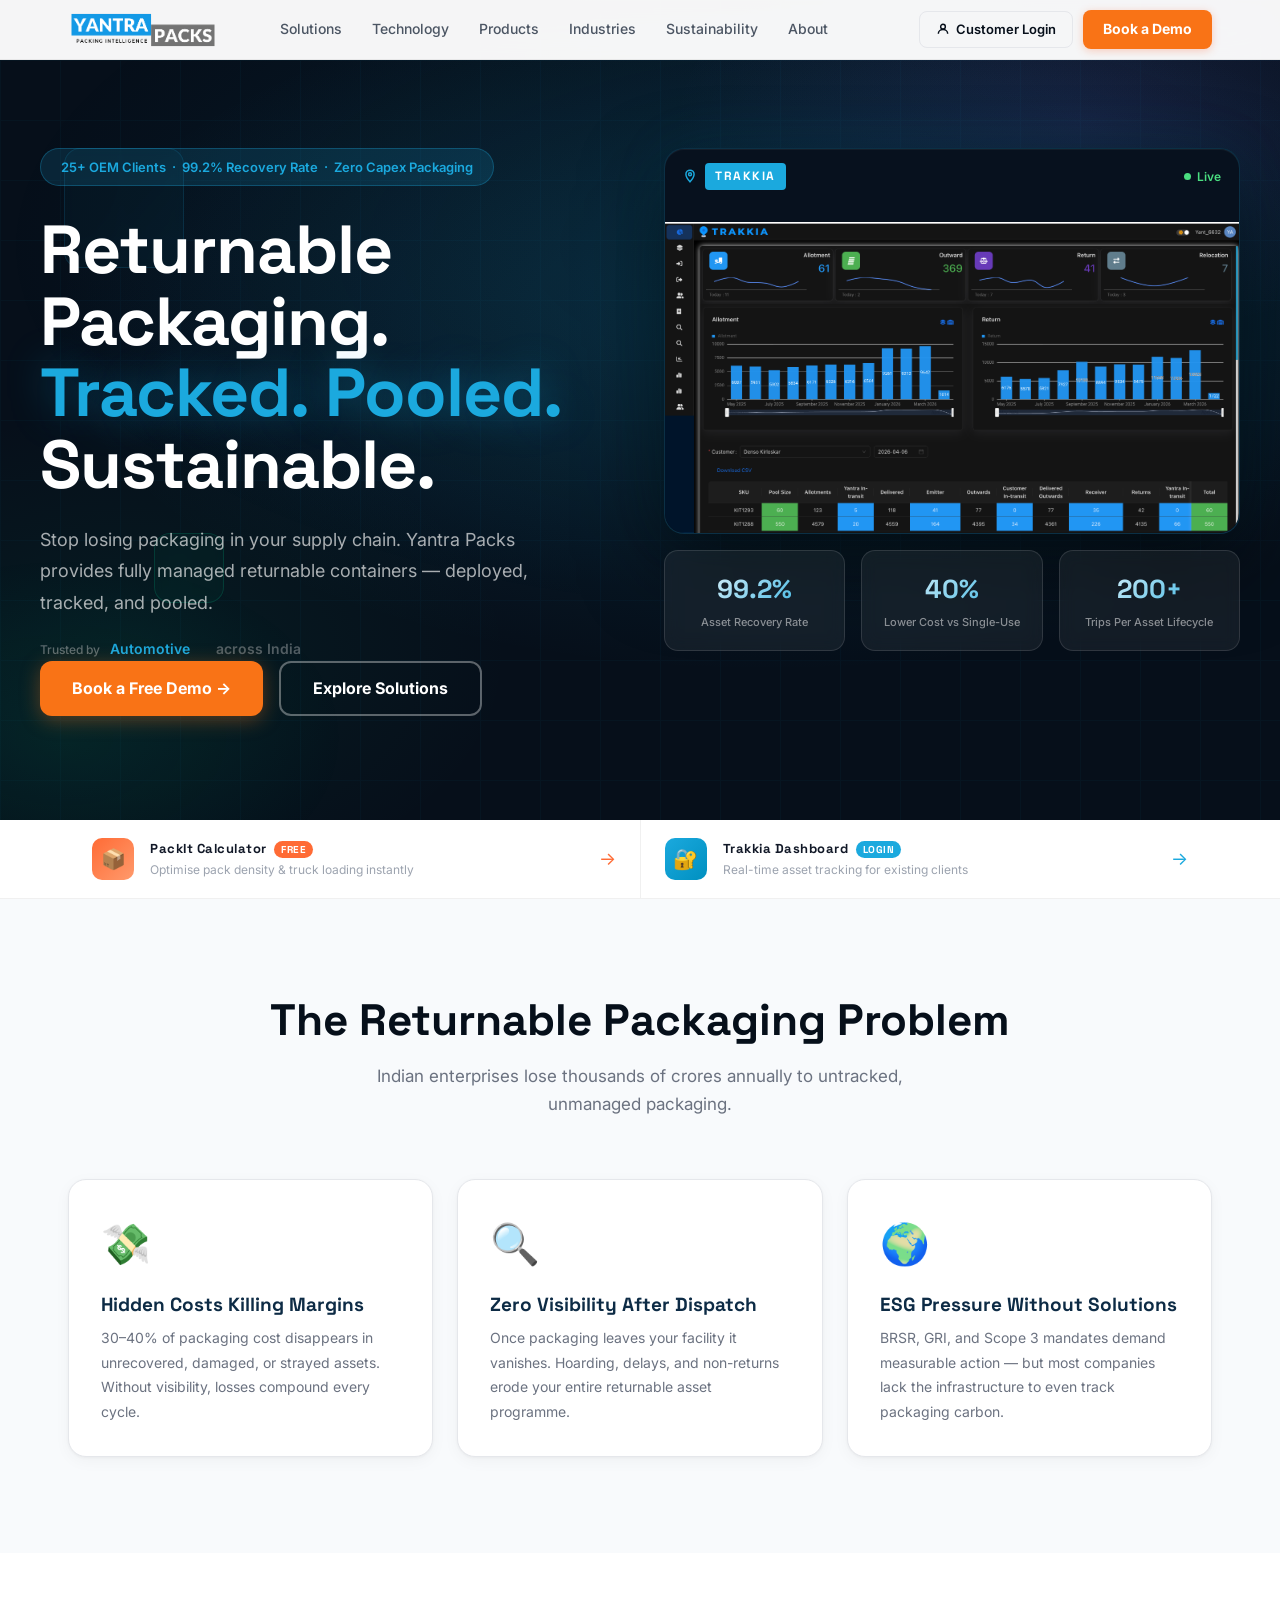
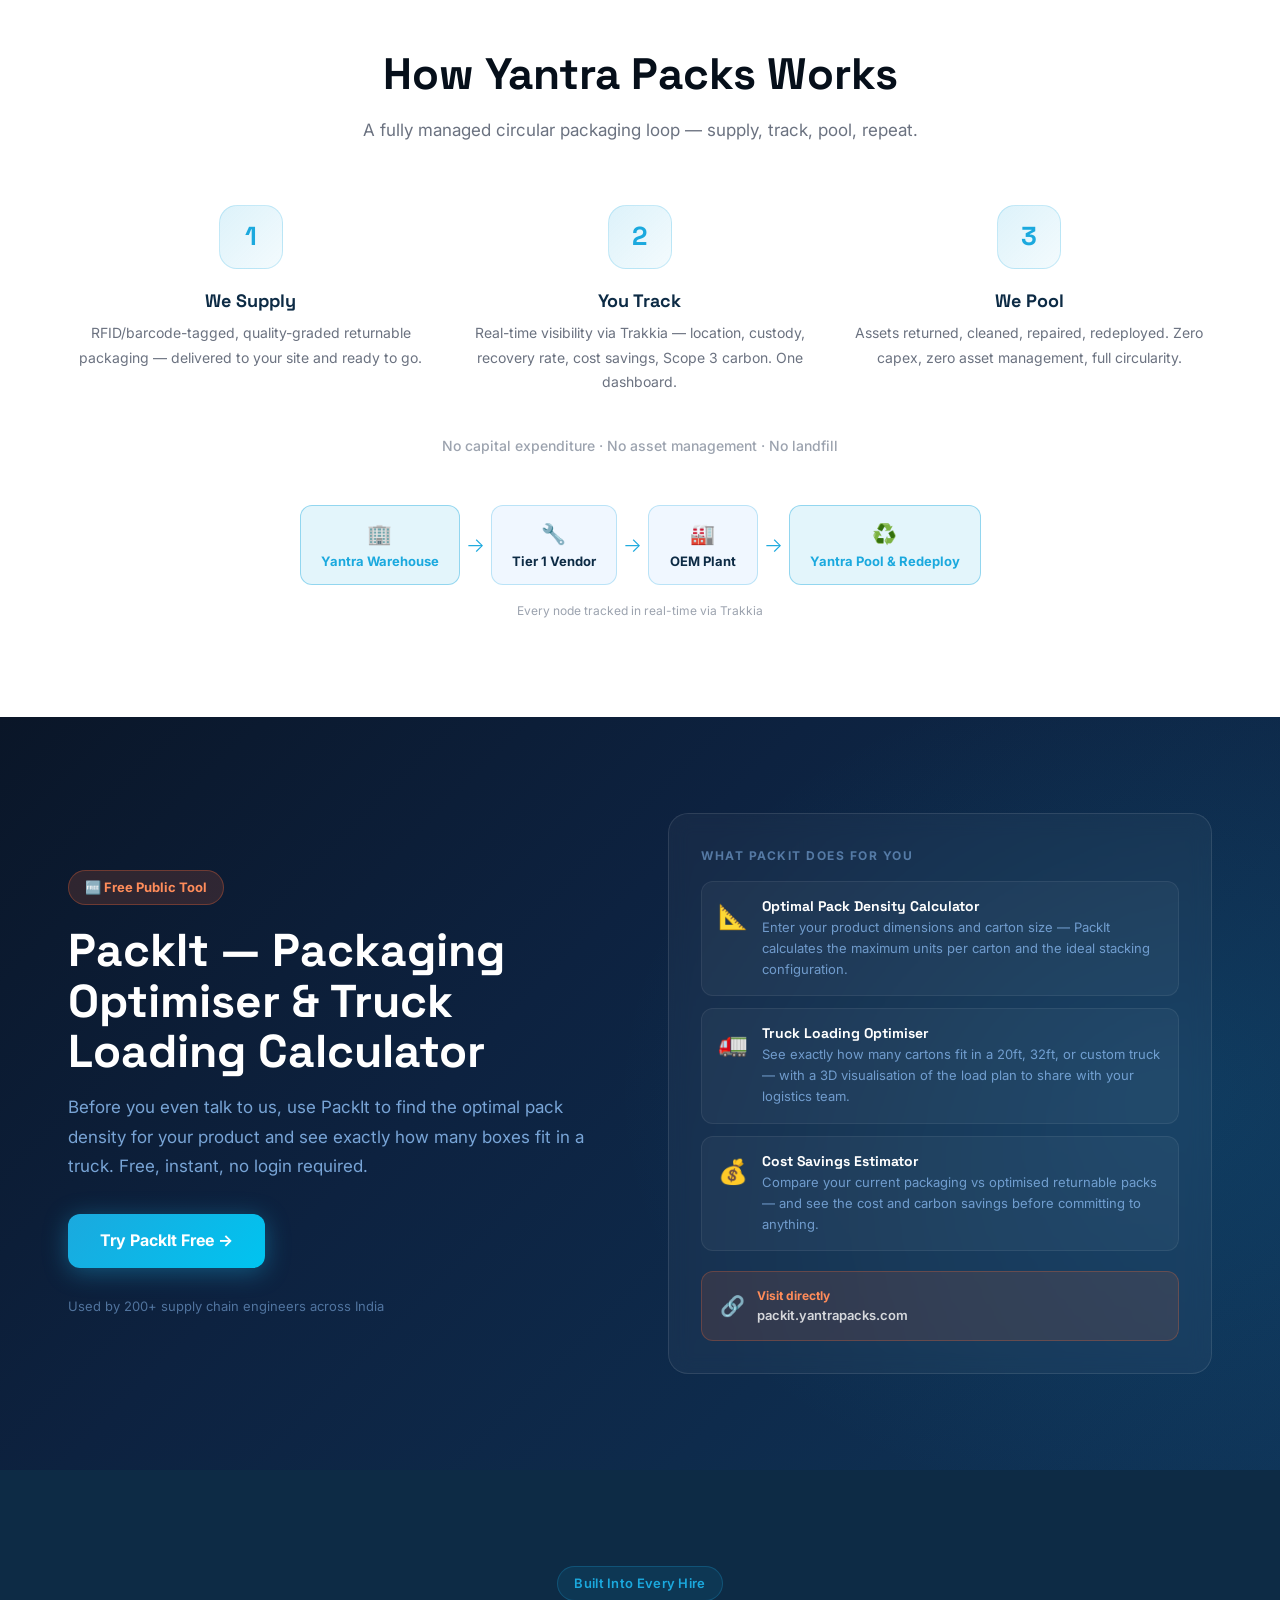
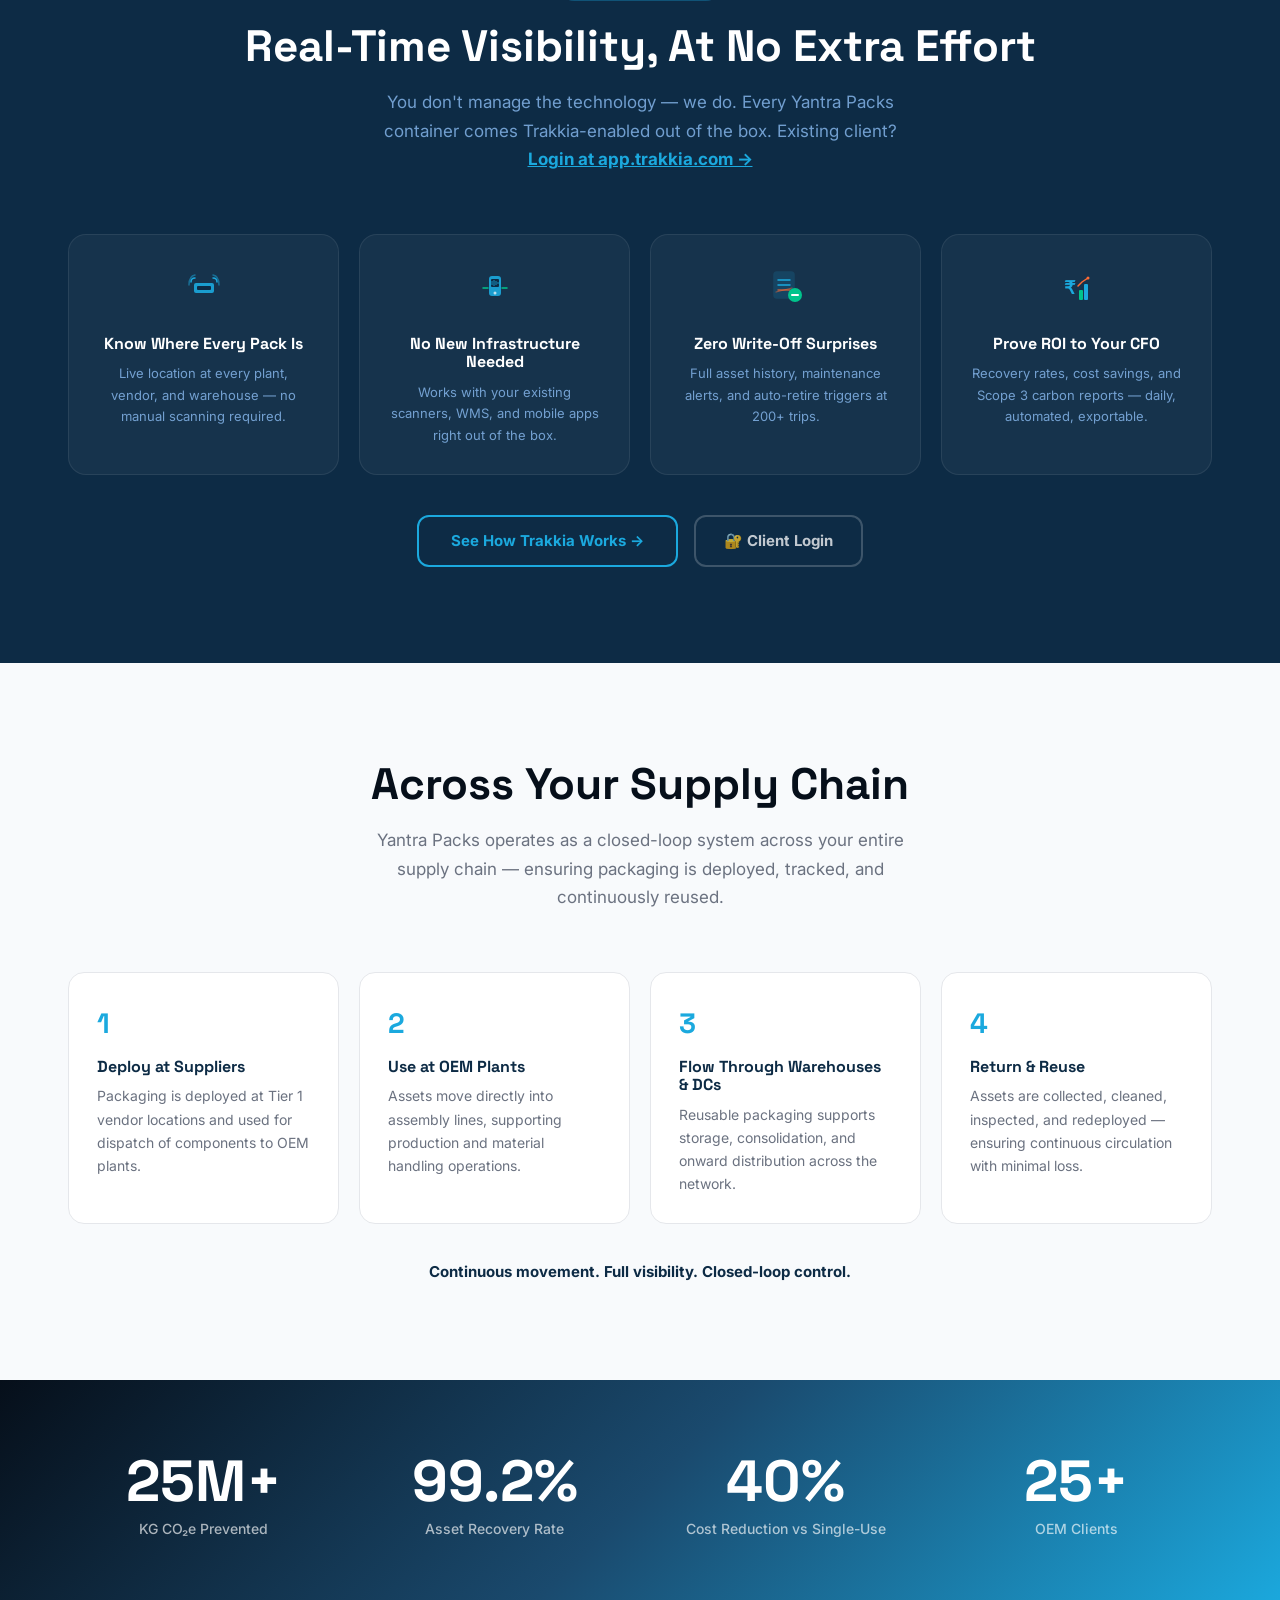
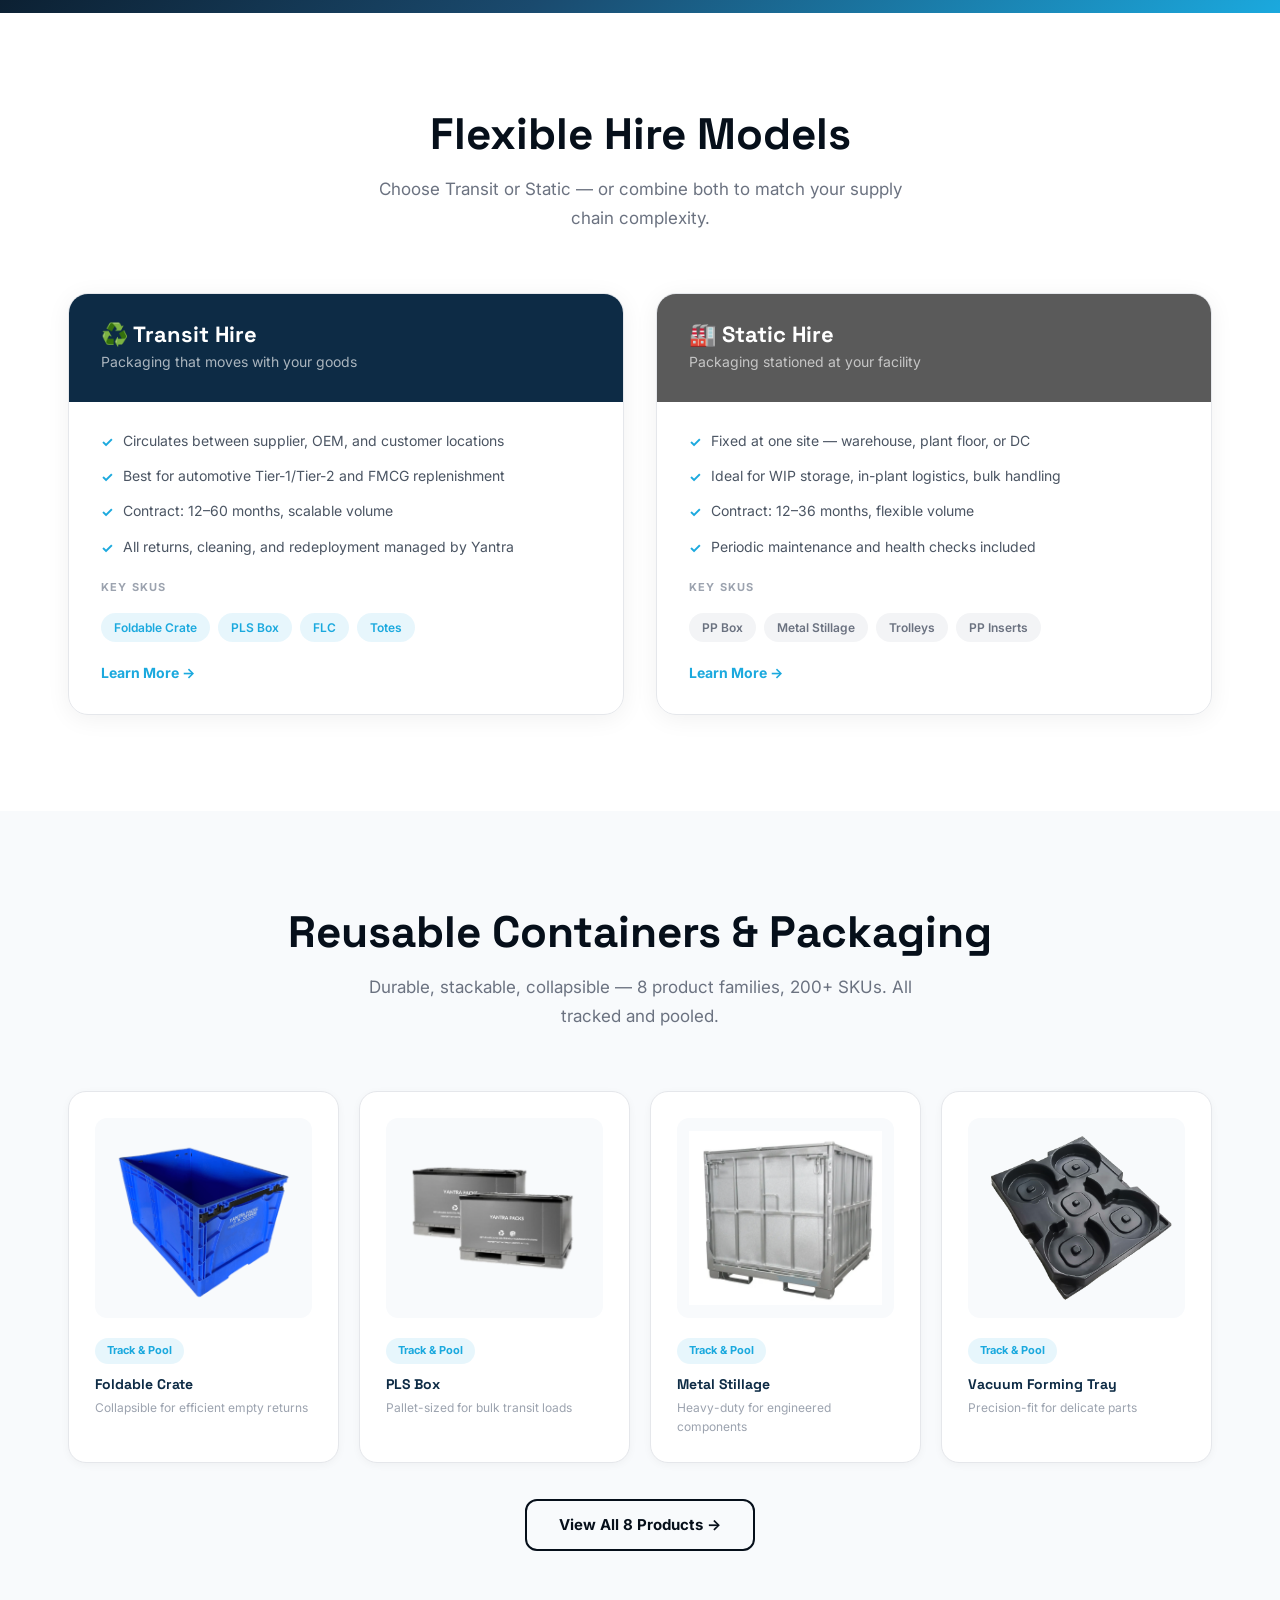
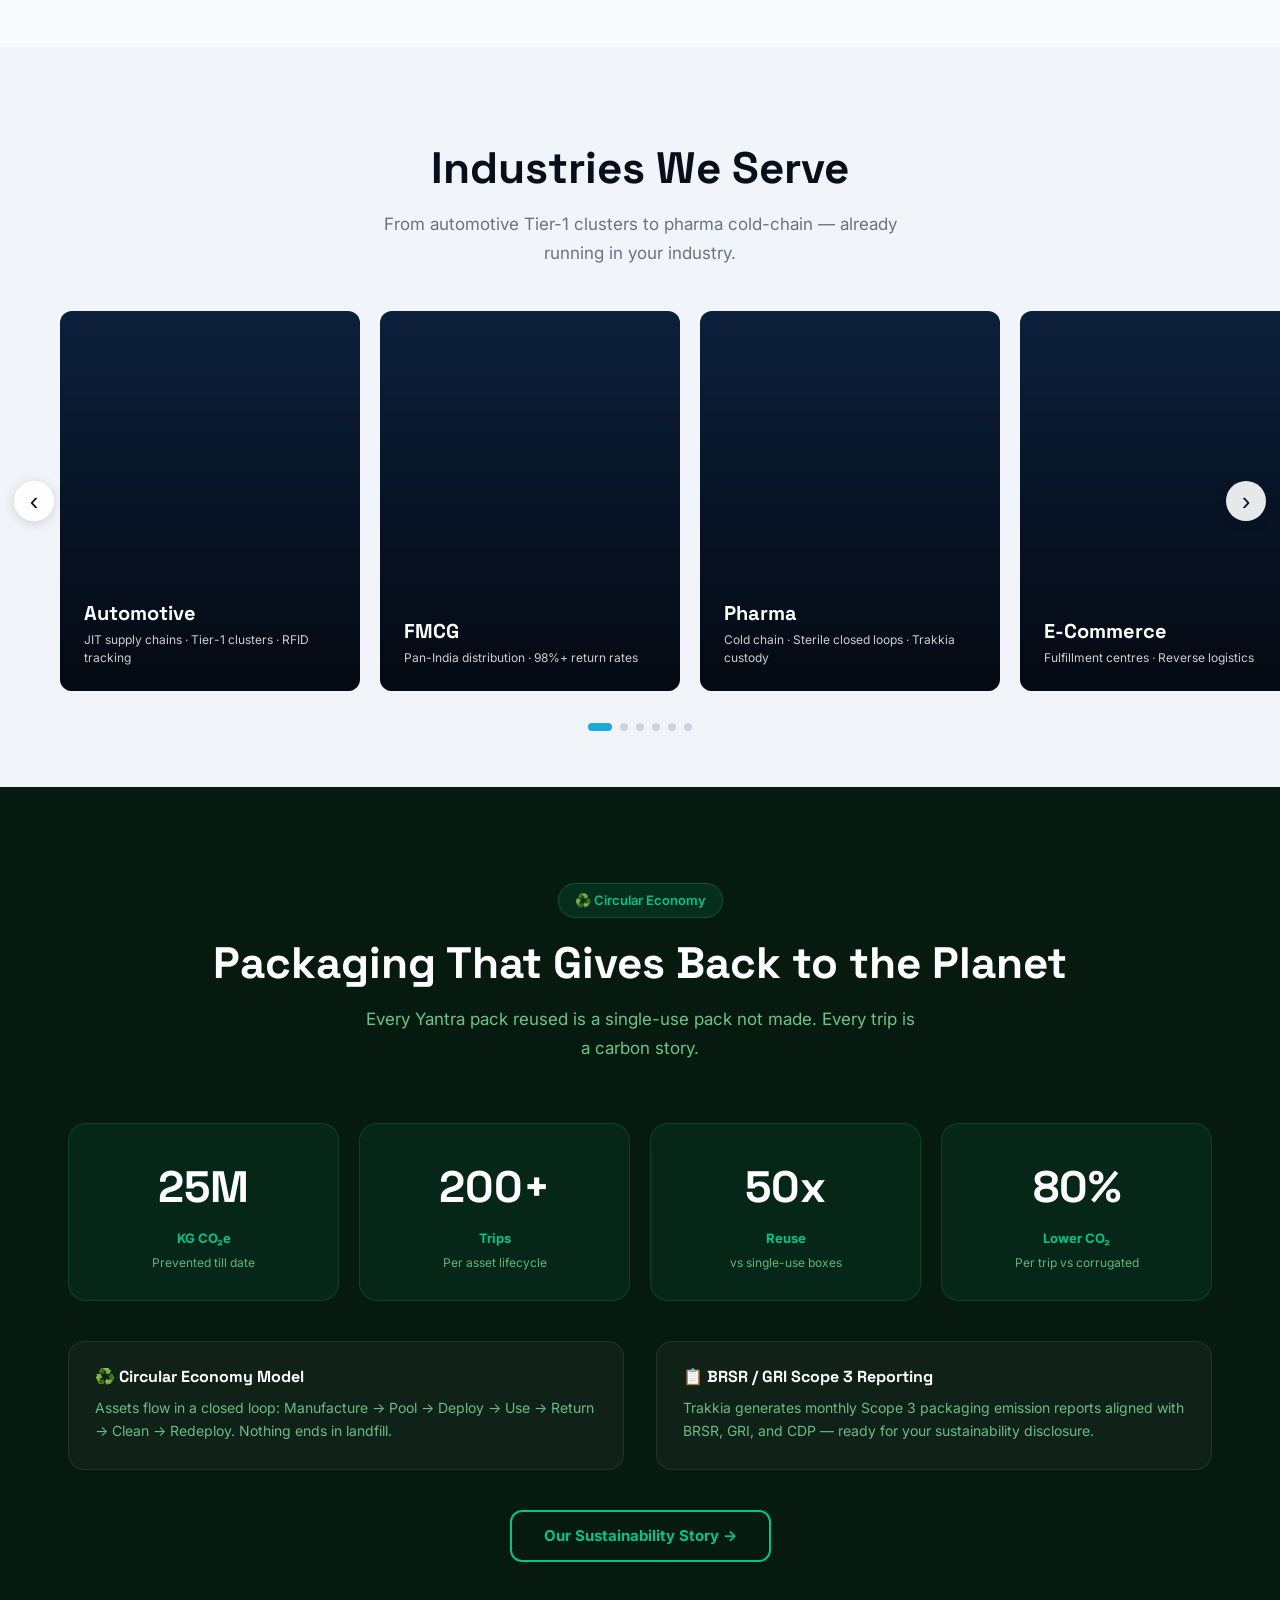
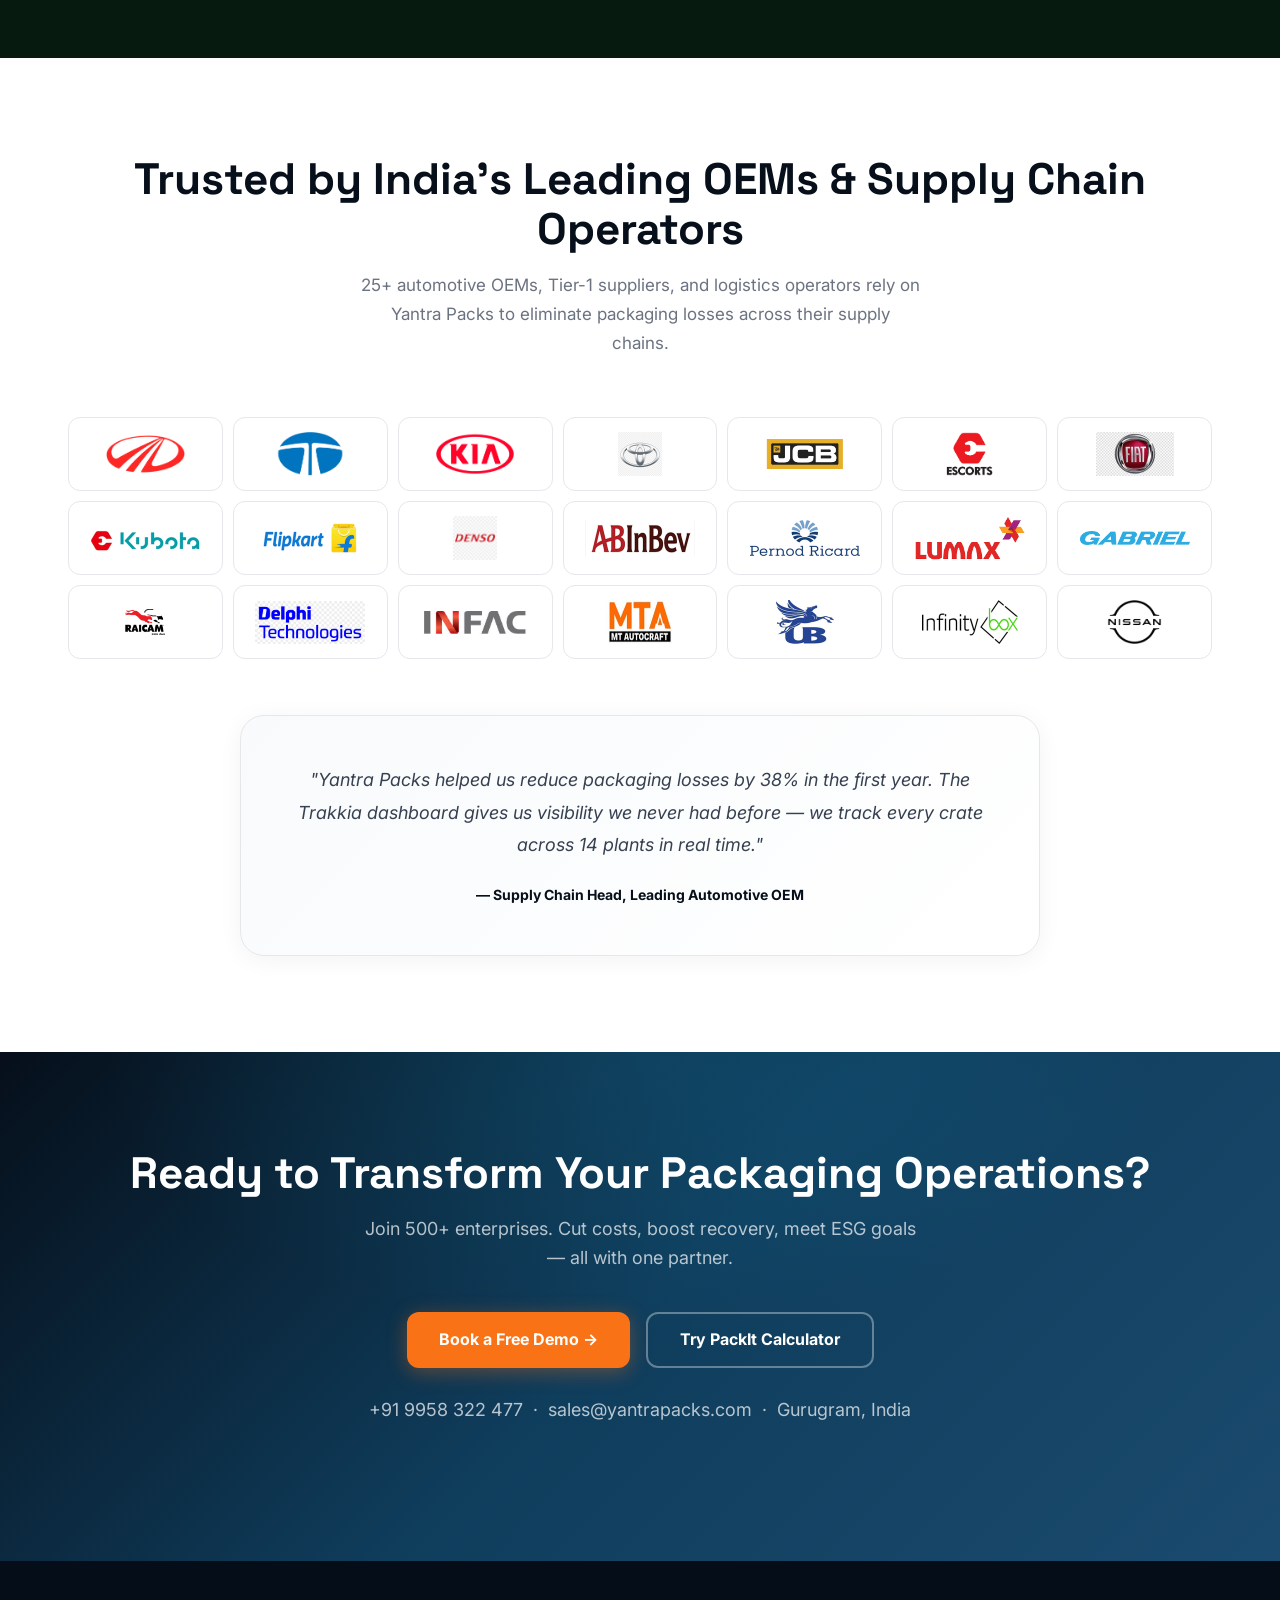
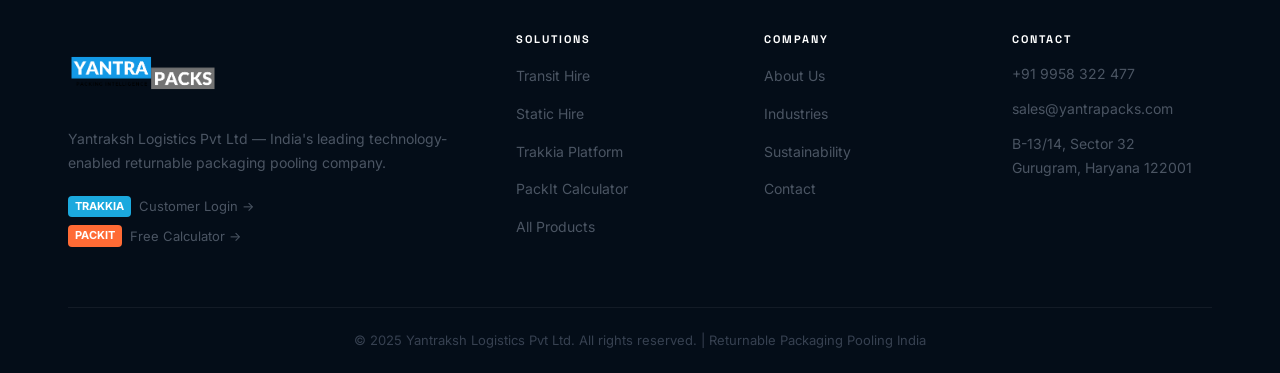
==== index.html @ 657b8fdd "Fix E-Commerce card photo URL" ====
<!DOCTYPE html>
<html lang="en">
<head>
<meta charset="UTF-8">
<meta name="viewport" content="width=device-width, initial-scale=1.0">
<title>Returnable Packaging Pooling India | Yantra Packs</title>
<meta name="description" content="India's #1 returnable packaging pooling company. Cut costs 40%, achieve 99%+ asset recovery with Trakkia RFID. Free PackIt calculator. Serving automotive, FMCG & pharma.">
<meta name="keywords" content="returnable packaging pooling India, reusable packaging solutions India, packaging pooling company, RFID asset tracking packaging, returnable transport packaging">
<link rel="canonical" href="https://www.yantrapacks.com/">
<meta property="og:title" content="Returnable Packaging Pooling India | Yantra Packs">
<meta property="og:description" content="Cut packaging costs 40% with India's leading returnable packaging pooling company. Trakkia RFID tracking + free PackIt calculator.">
<meta property="og:url" content="https://www.yantrapacks.com/">
<meta property="og:type" content="website">
<meta name="robots" content="index, follow">
<script type="application/ld+json">{"@context":"https://schema.org","@type":"LocalBusiness","name":"Yantra Packs","legalName":"Yantraksh Logistics Private Limited","url":"https://www.yantrapacks.com","description":"India's leading returnable packaging pooling company offering reusable crates, boxes, stillage and Trakkia RFID tracking.","foundingDate":"2020","founders":[{"@type":"Person","name":"Karan Saharan"},{"@type":"Person","name":"Vipin Battu"}],"address":{"@type":"PostalAddress","streetAddress":"B-13/14, Institutional Area, Sector 32","addressLocality":"Gurugram","addressRegion":"Haryana","postalCode":"122001","addressCountry":"IN"},"telephone":"+919958322477","email":"sales@yantrapacks.com"}</script>
<link rel="shortcut icon" href="favicon.ico">
<link rel="icon" href="images/favicon-mark.png" type="image/png" sizes="32x32">
<link rel="icon" href="images/favicon.svg" type="image/svg+xml">
<link href="https://fonts.googleapis.com/css2?family=Inter:wght@400;500;600;700&family=Space+Grotesk:wght@600;700;800;900&display=swap" rel="stylesheet">
<link rel="stylesheet" href="css/style.css">
</head>
<body>
<nav class="navbar" id="navbar">
  <div class="container">
    <a href="index.html" class="nav-logo"><img src="images/logo.png" alt="Yantra Packs" class="nav-logo-img"></a>
    <div class="nav-links">
      <a href="solutions.html">Solutions</a>
      <a href="technology.html">Technology</a>
      <a href="products.html">Products</a>
      <a href="industries.html">Industries</a>
      <a href="sustainability.html">Sustainability</a>
      <a href="about.html">About</a>
    </div>
    <div class="nav-actions">
      <a href="https://app.trakkia.com" target="_blank" rel="noopener" class="btn-login">
        <svg width="14" height="14" viewBox="0 0 24 24" fill="none" stroke="currentColor" stroke-width="2.5"><circle cx="12" cy="8" r="4"/><path d="M4 20c0-4 3.6-7 8-7s8 3 8 7"/></svg>
        Customer Login
      </a>
      <a href="contact.html" class="btn-demo">Book a Demo</a>
    </div>
    <button class="hamburger" id="mb" aria-label="Menu">
      <svg width="22" height="22" fill="none" stroke="#374151" stroke-width="2.5" viewBox="0 0 24 24"><path d="M4 6h16M4 12h16M4 18h16"/></svg>
    </button>
  </div>
  <div class="mobile-menu" id="mm">
    <a href="https://app.trakkia.com" target="_blank" class="mobile-login">🔐 Customer Login (app.trakkia.com)</a>
    <a href="solutions.html">Solutions</a>
    <a href="technology.html">Technology</a>
    <a href="products.html">Products</a>
    <a href="industries.html">Industries</a>
    <a href="sustainability.html">Sustainability</a>
    <a href="about.html">About</a>
    <a href="contact.html">Book a Demo</a>
  </div>
</nav>

<!-- HERO -->
<section class="hero">
  <div class="hero-grid"></div>
  <div class="hero-float hero-float-1"></div>
  <div class="hero-float hero-float-2"></div>
  <div class="hero-float hero-float-3"></div>
  <div class="container hero-content">
    <div class="grid-2" style="align-items:flex-start;gap:48px;">
      <div>
        <div class="hero-tag">25+ OEM Clients &nbsp;·&nbsp; 99.2% Recovery Rate &nbsp;·&nbsp; Zero Capex Packaging</div>
        <h1>
          <span class="word-reveal">Returnable</span> <span class="word-reveal">Packaging.</span><br>
          <span class="word-reveal hero-accent">Tracked.</span> <span class="word-reveal hero-accent">Pooled.</span><br>
          <span class="word-reveal">Sustainable.</span>
        </h1>
        <p class="hero-sub">Stop losing packaging in your supply chain. Yantra Packs provides fully managed returnable containers — deployed, tracked, and pooled.</p>
        <div class="industry-ticker">
          <span class="industry-ticker-label">Trusted by</span>
          <span class="ticker-word">
            <span class="ticker-inner">
              <span>Automotive</span>
              <span>FMCG &amp; Retail</span>
              <span>Pharma</span>
              <span>E-Commerce</span>
              <span>Automotive</span>
            </span>
          </span>
          <span style="color:rgba(255,255,255,0.3)">across India</span>
        </div>
        <div class="hero-btns">
          <a href="contact.html" class="btn-primary">Book a Free Demo →</a>
          <a href="solutions.html" class="btn-outline-white">Explore Solutions</a>
        </div>
      </div>
      <div id="dashboard-col" style="display:none;">
        <div class="dashboard-mock" style="padding:0;overflow:hidden;">
          <!-- Header bar -->
          <div class="dash-header" style="padding:14px 18px;border-radius:20px 20px 0 0;">
            <div style="display:flex;align-items:center;gap:8px;">
              <svg width="14" height="14" viewBox="0 0 24 24" fill="none" stroke="#1BA9DE" stroke-width="2.5"><path d="M12 2C8.13 2 5 5.13 5 9c0 5.25 7 13 7 13s7-7.75 7-13c0-3.87-3.13-7-7-7z"/><circle cx="12" cy="9" r="2.5"/></svg>
              <span class="dash-logo">TRAKKIA</span>
            </div>
            <span class="dash-live"><span class="dash-dot"></span>Live</span>
          </div>
          <!-- Real Trakkia dashboard screenshot -->
          <img src="images/trakkia-dashboard.png"
               alt="Trakkia Live Dashboard — real-time asset tracking"
               style="width:100%;display:block;border-radius:0 0 20px 20px;"
               loading="eager">
        </div>
        <div class="hero-stats" style="margin-top:16px;max-width:100%;">
          <div class="stat-badge"><div class="num">99.2%</div><div class="lbl">Asset Recovery Rate</div></div>
          <div class="stat-badge"><div class="num">40%</div><div class="lbl">Lower Cost vs Single-Use</div></div>
          <div class="stat-badge"><div class="num">200+</div><div class="lbl">Trips Per Asset Lifecycle</div></div>
        </div>
      </div>
    </div>
  </div>
</section>

<!-- TOOL STRIP (PackIt + Trakkia Login quick access) -->
<div style="background:#fff;border-bottom:1px solid #f0f0f0;padding:0;">
  <div class="container" style="display:flex;align-items:stretch;flex-wrap:wrap;">
    <a href="https://packit.yantrapacks.com" target="_blank" rel="noopener"
       style="flex:1;min-width:240px;display:flex;align-items:center;gap:16px;padding:18px 24px;border-right:1px solid #f0f0f0;transition:background 0.2s;text-decoration:none;"
       onmouseover="this.style.background='#fff8f5'" onmouseout="this.style.background='#fff'">
      <div style="width:42px;height:42px;background:linear-gradient(135deg,#FF6B35,#ff9a6c);border-radius:10px;display:flex;align-items:center;justify-content:center;font-size:20px;flex-shrink:0;">📦</div>
      <div>
        <div style="font-size:13px;font-weight:800;color:#111827;font-family:'Space Grotesk',sans-serif;letter-spacing:0.5px;">PackIt Calculator <span style="background:#FF6B35;color:#fff;font-size:10px;padding:2px 7px;border-radius:99px;font-weight:700;margin-left:4px;">FREE</span></div>
        <div style="font-size:12px;color:#9ca3af;margin-top:1px;">Optimise pack density &amp; truck loading instantly</div>
      </div>
      <div style="margin-left:auto;color:#FF6B35;font-size:18px;">→</div>
    </a>
    <a href="https://app.trakkia.com" target="_blank" rel="noopener"
       style="flex:1;min-width:240px;display:flex;align-items:center;gap:16px;padding:18px 24px;transition:background 0.2s;text-decoration:none;"
       onmouseover="this.style.background='#f0f9ff'" onmouseout="this.style.background='#fff'">
      <div style="width:42px;height:42px;background:linear-gradient(135deg,#1BA9DE,#0090c0);border-radius:10px;display:flex;align-items:center;justify-content:center;font-size:20px;flex-shrink:0;">🔐</div>
      <div>
        <div style="font-size:13px;font-weight:800;color:#111827;font-family:'Space Grotesk',sans-serif;letter-spacing:0.5px;">Trakkia Dashboard <span style="background:#1BA9DE;color:#fff;font-size:10px;padding:2px 7px;border-radius:99px;font-weight:700;margin-left:4px;">LOGIN</span></div>
        <div style="font-size:12px;color:#9ca3af;margin-top:1px;">Real-time asset tracking for existing clients</div>
      </div>
      <div style="margin-left:auto;color:#1BA9DE;font-size:18px;">→</div>
    </a>
  </div>
</div>

<!-- PROBLEM -->
<section class="section" style="background:#f8fafc;">
  <div class="container">
    <div class="section-header text-center fu">
      <h2 class="section-title">The Returnable Packaging Problem</h2>
      <p class="section-sub" style="margin:0 auto;">Indian enterprises lose thousands of crores annually to untracked, unmanaged packaging.</p>
    </div>
    <div class="grid-3">
      <div class="card fu">
        <div class="card-icon">💸</div>
        <h3 style="font-size:19px;font-weight:800;color:#0D2B45;margin-bottom:10px;">Hidden Costs Killing Margins</h3>
        <p style="font-size:14px;color:#6b7280;line-height:1.75;">30–40% of packaging cost disappears in unrecovered, damaged, or strayed assets. Without visibility, losses compound every cycle.</p>
      </div>
      <div class="card fu2">
        <div class="card-icon">🔍</div>
        <h3 style="font-size:19px;font-weight:800;color:#0D2B45;margin-bottom:10px;">Zero Visibility After Dispatch</h3>
        <p style="font-size:14px;color:#6b7280;line-height:1.75;">Once packaging leaves your facility it vanishes. Hoarding, delays, and non-returns erode your entire returnable asset programme.</p>
      </div>
      <div class="card fu3">
        <div class="card-icon">🌍</div>
        <h3 style="font-size:19px;font-weight:800;color:#0D2B45;margin-bottom:10px;">ESG Pressure Without Solutions</h3>
        <p style="font-size:14px;color:#6b7280;line-height:1.75;">BRSR, GRI, and Scope 3 mandates demand measurable action — but most companies lack the infrastructure to even track packaging carbon.</p>
      </div>
    </div>
  </div>
</section>

<!-- HOW IT WORKS -->
<section class="section" style="background:#fff;">
  <div class="container">
    <div class="section-header text-center fu">
      <h2 class="section-title">How Yantra Packs Works</h2>
      <p class="section-sub" style="margin:0 auto;">A fully managed circular packaging loop — supply, track, pool, repeat.</p>
    </div>
    <div class="grid-3">
      <div style="text-align:center;" class="fu">
        <div class="step-num">1</div>
        <h3 style="font-size:18px;font-weight:800;color:#0D2B45;margin-bottom:10px;">We Supply</h3>
        <p style="font-size:14px;color:#6b7280;line-height:1.75;">RFID/barcode-tagged, quality-graded returnable packaging — delivered to your site and ready to go.</p>
      </div>
      <div style="text-align:center;" class="fu2">
        <div class="step-num">2</div>
        <h3 style="font-size:18px;font-weight:800;color:#0D2B45;margin-bottom:10px;">You Track</h3>
        <p style="font-size:14px;color:#6b7280;line-height:1.75;">Real-time visibility via Trakkia — location, custody, recovery rate, cost savings, Scope 3 carbon. One dashboard.</p>
      </div>
      <div style="text-align:center;" class="fu3">
        <div class="step-num">3</div>
        <h3 style="font-size:18px;font-weight:800;color:#0D2B45;margin-bottom:10px;">We Pool</h3>
        <p style="font-size:14px;color:#6b7280;line-height:1.75;">Assets returned, cleaned, repaired, redeployed. Zero capex, zero asset management, full circularity.</p>
      </div>
    </div>
    <p style="text-align:center;font-size:14px;color:#9ca3af;margin-top:40px;font-weight:500;" class="fu">No capital expenditure · No asset management · No landfill</p>
    <!-- Supply Chain Flow -->
    <div class="sc-flow fu" style="margin-top:48px;">
      <div class="sc-node" style="background:rgba(27,169,222,0.12);border-color:rgba(27,169,222,0.4);color:#1BA9DE;">
        <div style="font-size:20px;margin-bottom:4px;">🏢</div>
        <div>Yantra Warehouse</div>
      </div>
      <div class="sc-arrow">→</div>
      <div class="sc-node">
        <div style="font-size:20px;margin-bottom:4px;">🔧</div>
        <div>Tier 1 Vendor</div>
      </div>
      <div class="sc-arrow">→</div>
      <div class="sc-node">
        <div style="font-size:20px;margin-bottom:4px;">🏭</div>
        <div>OEM Plant</div>
      </div>
      <div class="sc-arrow">→</div>
      <div class="sc-node" style="background:rgba(27,169,222,0.12);border-color:rgba(27,169,222,0.4);color:#1BA9DE;">
        <div style="font-size:20px;margin-bottom:4px;">♻️</div>
        <div>Yantra Pool &amp; Redeploy</div>
      </div>
    </div>
    <p style="text-align:center;font-size:12px;color:#9ca3af;margin-top:16px;" class="fu">Every node tracked in real-time via Trakkia</p>
  </div>
</section>

<!-- PACKIT SECTION -->
<section class="packit-section">
  <div class="container" style="position:relative;z-index:1;">
    <div class="grid-2" style="align-items:center;gap:56px;">
      <div>
        <div class="packit-badge">🆓 Free Public Tool</div>
        <h2 style="font-size:clamp(30px,4vw,46px);font-weight:900;color:#fff;line-height:1.1;margin-bottom:16px;">PackIt — Packaging Optimiser &amp; Truck Loading Calculator</h2>
        <p style="font-size:17px;color:rgba(147,197,253,0.8);line-height:1.75;margin-bottom:32px;">Before you even talk to us, use PackIt to find the optimal pack density for your product and see exactly how many boxes fit in a truck. Free, instant, no login required.</p>
        <a href="https://packit.yantrapacks.com" target="_blank" rel="noopener" class="btn-packit" style="margin-bottom:20px;">
          Try PackIt Free →
        </a>
        <p style="font-size:13px;color:rgba(147,197,253,0.5);margin-top:8px;">Used by 200+ supply chain engineers across India</p>
      </div>
      <div>
        <div class="packit-card">
          <div style="font-size:12px;font-weight:700;color:rgba(147,197,253,0.5);text-transform:uppercase;letter-spacing:1.5px;margin-bottom:16px;">What PackIt does for you</div>
          <div class="packit-feature">
            <div class="packit-feature-icon">📐</div>
            <div class="packit-feature-text">
              <h4>Optimal Pack Density Calculator</h4>
              <p>Enter your product dimensions and carton size — PackIt calculates the maximum units per carton and the ideal stacking configuration.</p>
            </div>
          </div>
          <div class="packit-feature">
            <div class="packit-feature-icon">🚛</div>
            <div class="packit-feature-text">
              <h4>Truck Loading Optimiser</h4>
              <p>See exactly how many cartons fit in a 20ft, 32ft, or custom truck — with a 3D visualisation of the load plan to share with your logistics team.</p>
            </div>
          </div>
          <div class="packit-feature">
            <div class="packit-feature-icon">💰</div>
            <div class="packit-feature-text">
              <h4>Cost Savings Estimator</h4>
              <p>Compare your current packaging vs optimised returnable packs — and see the cost and carbon savings before committing to anything.</p>
            </div>
          </div>
          <div style="margin-top:20px;padding:14px 18px;background:rgba(255,107,53,0.12);border:1px solid rgba(255,107,53,0.25);border-radius:12px;display:flex;align-items:center;gap:12px;">
            <div style="font-size:20px;">🔗</div>
            <div>
              <div style="font-size:12px;font-weight:700;color:#ff8c5a;">Visit directly</div>
              <div style="font-size:13px;color:rgba(255,255,255,0.8);font-weight:600;">packit.yantrapacks.com</div>
            </div>
          </div>
        </div>
      </div>
    </div>
  </div>
</section>

<!-- TRAKKIA PREVIEW -->
<section class="section" style="background:#0D2B45;">
  <div class="container">
    <div class="section-header text-center fu">
      <span class="section-tag">Built Into Every Hire</span>
      <h2 class="section-title white">Real-Time Visibility, At No Extra Effort</h2>
      <p class="section-sub" style="color:rgba(147,197,253,0.75);margin:0 auto;">You don't manage the technology — we do. Every Yantra Packs container comes Trakkia-enabled out of the box. Existing client? <a href="https://app.trakkia.com" target="_blank" style="color:#1BA9DE;font-weight:700;text-decoration:underline;">Login at app.trakkia.com →</a></p>
    </div>
    <div class="grid-4" style="margin-bottom:40px;">
      <div class="feature-tile fu"><div class="icon"><svg width="32" height="32" viewBox="0 0 32 32" fill="none" xmlns="http://www.w3.org/2000/svg"><rect x="6" y="11" width="20" height="10" rx="2" fill="#1BA9DE" opacity="0.9"/><rect x="9" y="14" width="14" height="4" rx="1" fill="#0D2B45"/><path d="M3 10 Q3 6 7 6" stroke="#1BA9DE" stroke-width="1.5" stroke-linecap="round" fill="none"/><path d="M29 10 Q29 6 25 6" stroke="#1BA9DE" stroke-width="1.5" stroke-linecap="round" fill="none"/><path d="M1 13 Q1 4 7 3" stroke="#1BA9DE" stroke-width="1.5" stroke-linecap="round" fill="none" opacity="0.5"/><path d="M31 13 Q31 4 25 3" stroke="#1BA9DE" stroke-width="1.5" stroke-linecap="round" fill="none" opacity="0.5"/></svg></div><h3>Know Where Every Pack Is</h3><p>Live location at every plant, vendor, and warehouse — no manual scanning required.</p></div>
      <div class="feature-tile fu2"><div class="icon"><svg width="32" height="32" viewBox="0 0 32 32" fill="none" xmlns="http://www.w3.org/2000/svg"><rect x="10" y="4" width="12" height="20" rx="3" fill="#1BA9DE" opacity="0.9"/><rect x="12" y="7" width="8" height="8" rx="1" fill="#0D2B45"/><line x1="13" y1="9" x2="13" y2="13" stroke="#1BA9DE" stroke-width="1" opacity="0.8"/><line x1="15" y1="8" x2="15" y2="14" stroke="#1BA9DE" stroke-width="1" opacity="0.8"/><line x1="17" y1="9" x2="17" y2="13" stroke="#1BA9DE" stroke-width="1" opacity="0.8"/><line x1="19" y1="10" x2="19" y2="12" stroke="#1BA9DE" stroke-width="1" opacity="0.8"/><circle cx="16" cy="21" r="1.5" fill="#fff" opacity="0.7"/><line x1="4" y1="16" x2="9" y2="16" stroke="#00C48C" stroke-width="1.5" stroke-linecap="round"/><line x1="23" y1="16" x2="28" y2="16" stroke="#00C48C" stroke-width="1.5" stroke-linecap="round"/></svg></div><h3>No New Infrastructure Needed</h3><p>Works with your existing scanners, WMS, and mobile apps right out of the box.</p></div>
      <div class="feature-tile fu3"><div class="icon"><svg width="36" height="36" viewBox="0 0 36 36" fill="none" xmlns="http://www.w3.org/2000/svg"><rect x="6" y="4" width="20" height="26" rx="3" fill="#1BA9DE" opacity="0.15" stroke="#1BA9DE" stroke-width="1.5"/><line x1="10" y1="12" x2="22" y2="12" stroke="#1BA9DE" stroke-width="1.5" stroke-linecap="round"/><line x1="10" y1="17" x2="22" y2="17" stroke="#1BA9DE" stroke-width="1.5" stroke-linecap="round"/><line x1="10" y1="22" x2="22" y2="22" stroke="#FF6B35" stroke-width="1.5" stroke-linecap="round" opacity="0.7"/><line x1="8" y1="24" x2="24" y2="20" stroke="#FF6B35" stroke-width="1.2" stroke-linecap="round" opacity="0.5"/><circle cx="27" cy="27" r="7" fill="#00C48C"/><line x1="24" y1="27" x2="30" y2="27" stroke="#fff" stroke-width="2" stroke-linecap="round"/></svg></div><h3>Zero Write-Off Surprises</h3><p>Full asset history, maintenance alerts, and auto-retire triggers at 200+ trips.</p></div>
      <div class="feature-tile fu3"><div class="icon"><svg width="32" height="32" viewBox="0 0 32 32" fill="none" xmlns="http://www.w3.org/2000/svg"><text x="3" y="22" font-size="18" font-weight="bold" fill="#1BA9DE" font-family="sans-serif">₹</text><rect x="18" y="18" width="4" height="10" rx="1" fill="#00C48C"/><rect x="23" y="12" width="4" height="16" rx="1" fill="#1BA9DE"/><polyline points="17,14 21,10 27,6" stroke="#FF6B35" stroke-width="1.5" stroke-linecap="round" fill="none"/><circle cx="27" cy="6" r="1.5" fill="#FF6B35"/></svg></div><h3>Prove ROI to Your CFO</h3><p>Recovery rates, cost savings, and Scope 3 carbon reports — daily, automated, exportable.</p></div>
    </div>
    <div style="text-align:center;display:flex;gap:16px;justify-content:center;flex-wrap:wrap;">
      <a href="technology.html" class="btn-outline-primary">See How Trakkia Works →</a>
      <a href="https://app.trakkia.com" target="_blank" rel="noopener" style="display:inline-flex;align-items:center;gap:8px;border:2px solid rgba(255,255,255,0.2);color:rgba(255,255,255,0.75);padding:12px 28px;border-radius:12px;font-weight:700;font-size:15px;transition:all 0.2s;" onmouseover="this.style.background='rgba(255,255,255,0.08)'" onmouseout="this.style.background='transparent'">🔐 Client Login</a>
    </div>
  </div>
</section>

<!-- WHERE WE OPERATE -->
<section class="section" style="background:#f8fafc;">
  <div class="container">
    <div class="section-header text-center fu">
      <h2 class="section-title">Across Your Supply Chain</h2>
      <p class="section-sub" style="margin:0 auto;">Yantra Packs operates as a closed-loop system across your entire supply chain — ensuring packaging is deployed, tracked, and continuously reused.</p>
    </div>
    <div class="grid-4">
      <div class="operate-tile fu">
        <div class="operate-icon" style="font-size:28px;font-weight:900;color:#1BA9DE;font-family:'Space Grotesk',sans-serif;">1</div>
        <h3 style="font-size:16px;font-weight:800;color:#0D2B45;margin-bottom:8px;">Deploy at Suppliers</h3>
        <p style="font-size:14px;color:#6b7280;line-height:1.65;">Packaging is deployed at Tier 1 vendor locations and used for dispatch of components to OEM plants.</p>
      </div>
      <div class="operate-tile fu2">
        <div class="operate-icon" style="font-size:28px;font-weight:900;color:#1BA9DE;font-family:'Space Grotesk',sans-serif;">2</div>
        <h3 style="font-size:16px;font-weight:800;color:#0D2B45;margin-bottom:8px;">Use at OEM Plants</h3>
        <p style="font-size:14px;color:#6b7280;line-height:1.65;">Assets move directly into assembly lines, supporting production and material handling operations.</p>
      </div>
      <div class="operate-tile fu3">
        <div class="operate-icon" style="font-size:28px;font-weight:900;color:#1BA9DE;font-family:'Space Grotesk',sans-serif;">3</div>
        <h3 style="font-size:16px;font-weight:800;color:#0D2B45;margin-bottom:8px;">Flow Through Warehouses &amp; DCs</h3>
        <p style="font-size:14px;color:#6b7280;line-height:1.65;">Reusable packaging supports storage, consolidation, and onward distribution across the network.</p>
      </div>
      <div class="operate-tile fu3">
        <div class="operate-icon" style="font-size:28px;font-weight:900;color:#1BA9DE;font-family:'Space Grotesk',sans-serif;">4</div>
        <h3 style="font-size:16px;font-weight:800;color:#0D2B45;margin-bottom:8px;">Return &amp; Reuse</h3>
        <p style="font-size:14px;color:#6b7280;line-height:1.65;">Assets are collected, cleaned, inspected, and redeployed — ensuring continuous circulation with minimal loss.</p>
      </div>
    </div>
    <p style="text-align:center;font-size:15px;color:#0D2B45;font-weight:700;margin-top:36px;" class="fu">Continuous movement. Full visibility. Closed-loop control.</p>
  </div>
</section>

<!-- IMPACT -->
<section class="impact-band">
  <div class="container">
    <div class="grid-4" style="text-align:center;">
      <div class="impact-stat fu"><div class="big">25M+</div><div class="lbl">KG CO₂e Prevented</div></div>
      <div class="impact-stat fu2"><div class="big">99.2%</div><div class="lbl">Asset Recovery Rate</div></div>
      <div class="impact-stat fu3"><div class="big">40%</div><div class="lbl">Cost Reduction vs Single-Use</div></div>
      <div class="impact-stat fu3"><div class="big">25+</div><div class="lbl">OEM Clients</div></div>
    </div>
  </div>
</section>

<!-- SOLUTIONS -->
<section class="section" style="background:#fff;">
  <div class="container">
    <div class="section-header text-center fu">
      <h2 class="section-title">Flexible Hire Models</h2>
      <p class="section-sub" style="margin:0 auto;">Choose Transit or Static — or combine both to match your supply chain complexity.</p>
    </div>
    <div class="grid-2">
      <div class="hire-card fu">
        <div class="hire-header" style="background:#0D2B45;">
          <h3>♻️ Transit Hire</h3>
          <p>Packaging that moves with your goods</p>
        </div>
        <div class="hire-body">
          <ul>
            <li>Circulates between supplier, OEM, and customer locations</li>
            <li>Best for automotive Tier-1/Tier-2 and FMCG replenishment</li>
            <li>Contract: 12–60 months, scalable volume</li>
            <li>All returns, cleaning, and redeployment managed by Yantra</li>
          </ul>
          <div style="font-size:11px;font-weight:700;color:#9ca3af;text-transform:uppercase;letter-spacing:1.2px;margin-bottom:10px;">Key SKUs</div>
          <div class="sku-tags"><span class="sku-tag">Foldable Crate</span><span class="sku-tag">PLS Box</span><span class="sku-tag">FLC</span><span class="sku-tag">Totes</span></div>
          <a href="solutions.html" style="display:inline-block;margin-top:20px;font-size:14px;font-weight:700;color:#1BA9DE;">Learn More →</a>
        </div>
      </div>
      <div class="hire-card fu2">
        <div class="hire-header" style="background:#5a5a5a;">
          <h3>🏭 Static Hire</h3>
          <p>Packaging stationed at your facility</p>
        </div>
        <div class="hire-body">
          <ul>
            <li>Fixed at one site — warehouse, plant floor, or DC</li>
            <li>Ideal for WIP storage, in-plant logistics, bulk handling</li>
            <li>Contract: 12–36 months, flexible volume</li>
            <li>Periodic maintenance and health checks included</li>
          </ul>
          <div style="font-size:11px;font-weight:700;color:#9ca3af;text-transform:uppercase;letter-spacing:1.2px;margin-bottom:10px;">Key SKUs</div>
          <div class="sku-tags"><span class="sku-tag gray">PP Box</span><span class="sku-tag gray">Metal Stillage</span><span class="sku-tag gray">Trolleys</span><span class="sku-tag gray">PP Inserts</span></div>
          <a href="solutions.html" style="display:inline-block;margin-top:20px;font-size:14px;font-weight:700;color:#1BA9DE;">Learn More →</a>
        </div>
      </div>
    </div>
  </div>
</section>

<!-- PRODUCTS TEASER -->
<section class="section" style="background:#f8fafc;">
  <div class="container">
    <div class="section-header text-center fu">
      <h2 class="section-title">Reusable Containers &amp; Packaging</h2>
      <p class="section-sub" style="margin:0 auto;">Durable, stackable, collapsible — 8 product families, 200+ SKUs. All tracked and pooled.</p>
    </div>
    <div class="grid-4" style="margin-bottom:36px;">
      <div class="product-card fu"><div class="product-img-wrap"><img src="images/products/crate.png" alt="Foldable Crate" loading="lazy"></div><span class="product-badge">Track &amp; Pool</span><h3 style="font-size:14px;font-weight:800;color:#0D2B45;margin-bottom:6px;">Foldable Crate</h3><p style="font-size:12px;color:#9ca3af;">Collapsible for efficient empty returns</p></div>
      <div class="product-card fu2"><div class="product-img-wrap"><img src="images/products/pls-box.png" alt="PLS Box" loading="lazy"></div><span class="product-badge">Track &amp; Pool</span><h3 style="font-size:14px;font-weight:800;color:#0D2B45;margin-bottom:6px;">PLS Box</h3><p style="font-size:12px;color:#9ca3af;">Pallet-sized for bulk transit loads</p></div>
      <div class="product-card fu3"><div class="product-img-wrap"><img src="images/products/stillage.png" alt="Metal Stillage" loading="lazy"></div><span class="product-badge">Track &amp; Pool</span><h3 style="font-size:14px;font-weight:800;color:#0D2B45;margin-bottom:6px;">Metal Stillage</h3><p style="font-size:12px;color:#9ca3af;">Heavy-duty for engineered components</p></div>
      <div class="product-card fu3"><div class="product-img-wrap"><img src="images/products/vf-tray.webp" alt="Vacuum Forming Tray" loading="lazy"></div><span class="product-badge">Track &amp; Pool</span><h3 style="font-size:14px;font-weight:800;color:#0D2B45;margin-bottom:6px;">Vacuum Forming Tray</h3><p style="font-size:12px;color:#9ca3af;">Precision-fit for delicate parts</p></div>
    </div>
    <div style="text-align:center;" class="fu"><a href="products.html" class="btn-outline-navy">View All 8 Products →</a></div>
  </div>
</section>

<!-- INDUSTRIES -->
<section class="section ind-section">
  <div class="container">
    <div class="section-header text-center fu">
      <h2 class="section-title">Industries We Serve</h2>
      <p class="section-sub" style="margin:0 auto;">From automotive Tier-1 clusters to pharma cold-chain — already running in your industry.</p>
    </div>
  </div>
  <div class="ind-carousel-wrap">
    <div class="ind-track" id="ind-track">
      <!-- Automotive -->
      <a href="industries.html" class="ind-card" style="background-image:url('https://images.unsplash.com/photo-1581092918056-0c4c3acd3789?auto=format&fit=crop&w=600&q=80')">
        <div class="ind-card-body">
          <div class="ind-name">Automotive</div>
          <div class="ind-tagline">JIT supply chains · Tier-1 clusters · RFID tracking</div>
        </div>
      </a>
      <!-- FMCG -->
      <a href="industries.html" class="ind-card" style="background-image:url('https://images.unsplash.com/photo-1553413077-190dd305871c?auto=format&fit=crop&w=600&q=80')">
        <div class="ind-card-body">
          <div class="ind-name">FMCG</div>
          <div class="ind-tagline">Pan-India distribution · 98%+ return rates</div>
        </div>
      </a>
      <!-- Pharma -->
      <a href="industries.html" class="ind-card" style="background-image:url('https://images.unsplash.com/photo-1576091160399-112ba8d25d1d?auto=format&fit=crop&w=600&q=80')">
        <div class="ind-card-body">
          <div class="ind-name">Pharma</div>
          <div class="ind-tagline">Cold chain · Sterile closed loops · Trakkia custody</div>
        </div>
      </a>
      <!-- E-Commerce -->
      <a href="industries.html" class="ind-card" style="background-image:url('https://images.unsplash.com/photo-1586528116311-ad8dd3c8310d?auto=format&fit=crop&w=600&q=80')">
        <div class="ind-card-body">
          <div class="ind-name">E-Commerce</div>
          <div class="ind-tagline">Fulfillment centres · Reverse logistics</div>
        </div>
      </a>
      <!-- Engineering -->
      <a href="industries.html" class="ind-card" style="background-image:url('https://images.unsplash.com/photo-1504328345606-18bbc8c9d7d1?auto=format&fit=crop&w=600&q=80')">
        <div class="ind-card-body">
          <div class="ind-name">Engineering</div>
          <div class="ind-tagline">Heavy components · Metal stillage · Static Hire</div>
        </div>
      </a>
      <!-- Chemicals -->
      <a href="industries.html" class="ind-card" style="background-image:url('https://images.unsplash.com/photo-1532187863486-abf9dbad1b69?auto=format&fit=crop&w=600&q=80')">
        <div class="ind-card-body">
          <div class="ind-name">Chemicals</div>
          <div class="ind-tagline">HAZCHEM compliance · Hazmat chain-of-custody</div>
        </div>
      </a>
    </div>
    <button class="ind-arrow ind-prev" id="ind-prev" aria-label="Previous">&#8249;</button>
    <button class="ind-arrow ind-next" id="ind-next" aria-label="Next">&#8250;</button>
  </div>
  <div class="ind-dots" id="ind-dots">
    <span class="ind-dot active"></span>
    <span class="ind-dot"></span>
    <span class="ind-dot"></span>
    <span class="ind-dot"></span>
    <span class="ind-dot"></span>
    <span class="ind-dot"></span>
  </div>
</section>

<!-- SUSTAINABILITY -->
<section class="sustain-section">
  <div class="container">
    <div class="section-header text-center fu">
      <span class="sustain-tag">♻️ Circular Economy</span>
      <h2 class="section-title white">Packaging That Gives Back to the Planet</h2>
      <p class="section-sub" style="color:rgba(134,239,172,0.8);margin:0 auto;">Every Yantra pack reused is a single-use pack not made. Every trip is a carbon story.</p>
    </div>
    <div class="grid-4" style="margin-bottom:40px;">
      <div class="eco-stat fu"><div class="num">25M</div><div class="unit">KG CO₂e</div><div class="desc">Prevented till date</div></div>
      <div class="eco-stat fu2"><div class="num">200+</div><div class="unit">Trips</div><div class="desc">Per asset lifecycle</div></div>
      <div class="eco-stat fu3"><div class="num">50x</div><div class="unit">Reuse</div><div class="desc">vs single-use boxes</div></div>
      <div class="eco-stat fu3"><div class="num">80%</div><div class="unit">Lower CO₂</div><div class="desc">Per trip vs corrugated</div></div>
    </div>
    <div class="grid-2" style="margin-bottom:40px;">
      <div class="eco-feature fu"><h3>♻️ Circular Economy Model</h3><p>Assets flow in a closed loop: Manufacture → Pool → Deploy → Use → Return → Clean → Redeploy. Nothing ends in landfill.</p></div>
      <div class="eco-feature fu2"><h3>📋 BRSR / GRI Scope 3 Reporting</h3><p>Trakkia generates monthly Scope 3 packaging emission reports aligned with BRSR, GRI, and CDP — ready for your sustainability disclosure.</p></div>
    </div>
    <div style="text-align:center;" class="fu"><a href="sustainability.html" class="btn-outline-primary" style="border-color:#00C48C;color:#00C48C;" onmouseover="this.style.background='#00C48C';this.style.color='#071a0f'" onmouseout="this.style.background='transparent';this.style.color='#00C48C'">Our Sustainability Story →</a></div>
  </div>
</section>

<!-- CUSTOMERS -->
<section class="section" style="background:#fff;">
  <div class="container">
    <div class="section-header text-center fu">
      <h2 class="section-title">Trusted by India's Leading OEMs &amp; Supply Chain Operators</h2>
      <p class="section-sub" style="margin:0 auto;">25+ automotive OEMs, Tier-1 suppliers, and logistics operators rely on Yantra Packs to eliminate packaging losses across their supply chains.</p>
    </div>
    <div style="display:grid;grid-template-columns:repeat(7,1fr);gap:10px;margin-bottom:48px;" class="fu" id="customer-grid">
      <div class="customer-tile"><img src="images/clients/mahindra.png" alt="Mahindra" loading="lazy"></div>
      <div class="customer-tile"><img src="images/clients/tata.png" alt="TATA" loading="lazy"></div>
      <div class="customer-tile"><img src="images/clients/kia.png" alt="Kia" loading="lazy"></div>
      <div class="customer-tile"><img src="images/clients/toyota.png" alt="Toyota" loading="lazy"></div>
      <div class="customer-tile"><img src="images/clients/jcb.jpg" alt="JCB" loading="lazy"></div>
      <div class="customer-tile"><img src="images/clients/escorts.png" alt="Escorts" loading="lazy"></div>
      <div class="customer-tile"><img src="images/clients/fiat.jpg" alt="FIAT" loading="lazy"></div>
      <div class="customer-tile"><img src="images/clients/kubota.png" alt="Kubota" loading="lazy"></div>
      <div class="customer-tile"><img src="images/clients/flipkart.png" alt="Flipkart" loading="lazy"></div>
      <div class="customer-tile"><img src="images/clients/denso.png" alt="DENSO" loading="lazy"></div>
      <div class="customer-tile"><img src="images/clients/ab-inbev.png" alt="AB InBev" loading="lazy"></div>
      <div class="customer-tile"><img src="images/clients/pernod.png" alt="Pernod Ricard" loading="lazy"></div>
      <div class="customer-tile"><img src="images/clients/lumax.png" alt="Lumax" loading="lazy"></div>
      <div class="customer-tile"><img src="images/clients/gabriel.png" alt="Gabriel" loading="lazy"></div>
      <div class="customer-tile"><img src="images/clients/raicam.png" alt="Raicam" loading="lazy"></div>
      <div class="customer-tile"><img src="images/clients/delphi.png" alt="Delphi-TVS" loading="lazy"></div>
      <div class="customer-tile"><img src="images/clients/infac.jpg" alt="INFAC" loading="lazy"></div>
      <div class="customer-tile"><img src="images/clients/mt-autocraft.png" alt="MT Autocraft" loading="lazy"></div>
      <div class="customer-tile"><img src="images/clients/united-breweries.png" alt="United Breweries" loading="lazy"></div>
      <div class="customer-tile"><img src="images/clients/infinity-box.png" alt="InfinityBox" loading="lazy"></div>
      <div class="customer-tile"><img src="images/clients/renault.png" alt="Renault" loading="lazy"></div>
    </div>
    <div class="testimonial fu">
      <blockquote>"Yantra Packs helped us reduce packaging losses by 38% in the first year. The Trakkia dashboard gives us visibility we never had before — we track every crate across 14 plants in real time."</blockquote>
      <cite>— Supply Chain Head, Leading Automotive OEM</cite>
    </div>
  </div>
</section>

<!-- FINAL CTA -->
<section class="cta-band">
  <div class="container">
    <h2 class="fu">Ready to Transform Your Packaging Operations?</h2>
    <p class="fu2">Join 500+ enterprises. Cut costs, boost recovery, meet ESG goals — all with one partner.</p>
    <div class="cta-btns fu3">
      <a href="contact.html" class="btn-primary">Book a Free Demo →</a>
      <a href="https://packit.yantrapacks.com" target="_blank" class="btn-outline-white">Try PackIt Calculator</a>
    </div>
    <p class="cta-contact fu">+91 9958 322 477 &nbsp;·&nbsp; sales@yantrapacks.com &nbsp;·&nbsp; Gurugram, India</p>
  </div>
</section>
<footer class="footer">
  <div class="container">
    <div class="footer-grid">
      <div>
        <div class="nav-logo" style="margin-bottom:14px;"><img src="images/logo.png" alt="Yantra Packs" class="nav-logo-img"></div>
        <p class="footer-tagline">Yantraksh Logistics Pvt Ltd — India's leading technology-enabled returnable packaging pooling company.</p>
        <div style="margin-top:20px;display:flex;flex-direction:column;gap:8px;">
          <a href="https://app.trakkia.com" target="_blank" style="display:inline-flex;align-items:center;gap:8px;color:#4b5563;font-size:13px;transition:color 0.2s;" onmouseover="this.style.color='#1BA9DE'" onmouseout="this.style.color='#4b5563'"><span style="background:#1BA9DE;color:#fff;padding:2px 7px;border-radius:4px;font-size:11px;font-weight:700;">TRAKKIA</span> Customer Login →</a>
          <a href="https://packit.yantrapacks.com" target="_blank" style="display:inline-flex;align-items:center;gap:8px;color:#4b5563;font-size:13px;transition:color 0.2s;" onmouseover="this.style.color='#FF6B35'" onmouseout="this.style.color='#4b5563'"><span style="background:#FF6B35;color:#fff;padding:2px 7px;border-radius:4px;font-size:11px;font-weight:700;">PACKIT</span> Free Calculator →</a>
        </div>
      </div>
      <div><h4>Solutions</h4><ul><li><a href="solutions.html">Transit Hire</a></li><li><a href="solutions.html">Static Hire</a></li><li><a href="technology.html">Trakkia Platform</a></li><li><a href="https://packit.yantrapacks.com" target="_blank">PackIt Calculator</a></li><li><a href="products.html">All Products</a></li></ul></div>
      <div><h4>Company</h4><ul><li><a href="about.html">About Us</a></li><li><a href="industries.html">Industries</a></li><li><a href="sustainability.html">Sustainability</a></li><li><a href="contact.html">Contact</a></li></ul></div>
      <div><h4>Contact</h4><ul class="footer-contact"><li><a href="tel:+919958322477">+91 9958 322 477</a></li><li><a href="mailto:sales@yantrapacks.com">sales@yantrapacks.com</a></li><li style="line-height:1.7;margin-top:4px;">B-13/14, Sector 32<br>Gurugram, Haryana 122001</li></ul></div>
    </div>
    <div class="footer-bar">© 2025 Yantraksh Logistics Pvt Ltd. All rights reserved. | <a href="index.html" style="color:#374151;">Returnable Packaging Pooling India</a></div>
  </div>
</footer>
<script src="js/main.js"></script>
<script>
if(window.innerWidth>=768){document.getElementById('dashboard-col').style.display='block';}
var cg=document.getElementById('customer-grid');
if(cg&&window.innerWidth<768)cg.style.gridTemplateColumns='repeat(3,1fr)';
if(cg&&window.innerWidth<480)cg.style.gridTemplateColumns='repeat(2,1fr)';
</script>
</body>
</html>
---- css/style.css ----
/* ============================================================
   YANTRA PACKS — Premium Design System v2
   ============================================================ */

:root {
  --primary: #1BA9DE;
  --primary-dark: #1490c0;
  --navy: #060f1a;
  --navy-light: #0d2240;
  --violet: #8B5CF6;
  --violet-dark: #7c3aed;
  --eco: #00C48C;
  --cta: #F97316;
  --cta-dark: #ea6c0e;
  --gray: #7A7A7A;
  --text: #111827;
  --text-muted: #6b7280;
  --border: #e5e7eb;
  --bg-light: #f8fafc;
  --white: #ffffff;
}

/* ---- Reset ---- */
*, *::before, *::after { box-sizing: border-box; margin: 0; padding: 0; }
html { scroll-behavior: smooth; }
body { font-family: "Inter", sans-serif; color: var(--text); background: var(--white); line-height: 1.6; -webkit-font-smoothing: antialiased; overflow-x: hidden; }
h1,h2,h3,h4,h5 { font-family: "Space Grotesk", sans-serif; line-height: 1.15; }
a { text-decoration: none; color: inherit; }
img { max-width: 100%; display: block; }

/* ---- Layout ---- */
.container { max-width: 1200px; margin: 0 auto; padding: 0 28px; }
.section { padding: 96px 0; }
.section-sm { padding: 64px 0; }

/* ---- Grids ---- */
.grid-2 { display: grid; grid-template-columns: 1fr 1fr; gap: 32px; }
.grid-3 { display: grid; grid-template-columns: repeat(3,1fr); gap: 24px; }
.grid-4 { display: grid; grid-template-columns: repeat(4,1fr); gap: 20px; }
.grid-6 { display: grid; grid-template-columns: repeat(6,1fr); gap: 12px; }
.text-center { text-align: center; }

/* ---- Typography ---- */
.gradient-text {
  background: linear-gradient(135deg, var(--primary) 0%, #00d4ff 100%);
  -webkit-background-clip: text; -webkit-text-fill-color: transparent;
  background-clip: text;
}
.gradient-text-eco {
  background: linear-gradient(135deg, var(--eco) 0%, #00e0a0 100%);
  -webkit-background-clip: text; -webkit-text-fill-color: transparent;
  background-clip: text;
}
.section-tag {
  display: inline-flex; align-items: center; gap: 6px;
  background: rgba(27,169,222,0.1); color: var(--primary);
  border: 1px solid rgba(27,169,222,0.25);
  padding: 6px 16px; border-radius: 99px;
  font-size: 13px; font-weight: 600; letter-spacing: 0.3px;
  margin-bottom: 20px;
}
.section-title { font-size: clamp(28px,4vw,44px); font-weight: 800; color: var(--navy); margin-bottom: 16px; }
.section-title.white { color: var(--white); }
.section-sub { font-size: 17px; color: var(--text-muted); max-width: 560px; line-height: 1.7; }
.section-header { margin-bottom: 60px; }

/* ---- Navbar ---- */
.navbar {
  position: fixed; top: 0; width: 100%; z-index: 100;
  background: rgba(255,255,255,0.96);
  backdrop-filter: blur(16px) saturate(180%);
  border-bottom: 1px solid rgba(0,0,0,0.06);
  height: 60px; transition: box-shadow 0.3s;
}
.navbar.scrolled { box-shadow: 0 4px 32px rgba(0,0,0,0.08); }
.navbar .container { height: 100%; display: flex; align-items: center; justify-content: space-between; gap: 16px; }
.nav-logo { display: flex; align-items: center; flex-shrink: 0; }
.logo-yantra { background: var(--primary); color: #fff; font-weight: 800; padding: 6px 13px; font-family: "Space Grotesk",sans-serif; letter-spacing: 1.5px; font-size: 15px; border-radius: 4px 0 0 4px; }
.logo-packs { background: var(--gray); color: #fff; font-weight: 800; padding: 6px 13px; font-family: "Space Grotesk",sans-serif; letter-spacing: 1.5px; font-size: 15px; border-radius: 0 4px 4px 0; }
.nav-links { display: flex; align-items: center; gap: 6px; }
.nav-links a { font-size: 14px; font-weight: 500; color: #4b5563; padding: 6px 12px; border-radius: 8px; transition: all 0.2s; }
.nav-links a:hover { color: var(--primary); background: rgba(27,169,222,0.08); }
.nav-actions { display: flex; align-items: center; gap: 10px; flex-shrink: 0; }
.btn-login {
  font-size: 13px; font-weight: 600; color: var(--navy);
  border: 1.5px solid var(--border); padding: 7px 16px;
  border-radius: 8px; transition: all 0.2s;
  display: flex; align-items: center; gap: 6px;
}
.btn-login:hover { border-color: var(--primary); color: var(--primary); background: rgba(27,169,222,0.06); }
.btn-demo {
  background: var(--cta); color: #fff;
  padding: 8px 20px; border-radius: 8px;
  font-weight: 700; font-size: 14px;
  transition: all 0.2s; white-space: nowrap;
  box-shadow: 0 2px 8px rgba(255,107,53,0.3);
}
.btn-demo:hover { background: var(--cta-dark); transform: translateY(-1px); box-shadow: 0 4px 16px rgba(255,107,53,0.4); }
.hamburger { display: none; background: none; border: none; cursor: pointer; padding: 6px; border-radius: 8px; }
.hamburger:hover { background: var(--bg-light); }
.mobile-menu {
  display: none; position: absolute; top: 76px; left: 0; width: 100%;
  background: #fff; border-top: 1px solid var(--border);
  padding: 16px 24px 24px; box-shadow: 0 16px 48px rgba(0,0,0,0.12);
}
.mobile-menu.open { display: block; }
.mobile-menu a { display: block; padding: 11px 0; font-size: 15px; font-weight: 500; color: #374151; border-bottom: 1px solid #f3f4f6; }
.mobile-menu a:last-child { border-bottom: none; margin-top: 12px; background: var(--cta); color: #fff; text-align: center; padding: 12px; border-radius: 10px; font-weight: 700; }
.mobile-menu .mobile-login { background: var(--bg-light) !important; color: var(--navy) !important; border-radius: 10px !important; border: 1.5px solid var(--border) !important; margin-bottom: 8px; }

/* ---- Buttons ---- */
.btn-primary {
  display: inline-flex; align-items: center; gap: 8px;
  background: var(--cta); color: #fff;
  padding: 14px 32px; border-radius: 12px;
  font-weight: 700; font-size: 16px;
  box-shadow: 0 4px 20px rgba(249,115,22,0.35);
  transition: all 0.25s cubic-bezier(0.34,1.56,0.64,1);
  position: relative; overflow: hidden;
}
.btn-primary::after {
  content: ""; position: absolute; inset: 0;
  background: linear-gradient(135deg, rgba(255,255,255,0.15) 0%, transparent 60%);
  opacity: 0; transition: opacity 0.2s;
}
.btn-primary:hover { background: var(--cta-dark); transform: translateY(-3px) scale(1.02); box-shadow: 0 10px 32px rgba(249,115,22,0.5); }
.btn-primary:hover::after { opacity: 1; }
.btn-primary:active { transform: translateY(-1px) scale(0.99); }
.btn-outline-white {
  display: inline-flex; align-items: center; gap: 8px;
  border: 2px solid rgba(255,255,255,0.35); color: #fff;
  padding: 13px 32px; border-radius: 12px;
  font-weight: 700; font-size: 16px; transition: all 0.2s;
}
.btn-outline-white:hover { background: rgba(255,255,255,0.12); border-color: rgba(255,255,255,0.6); }
.btn-outline-navy {
  display: inline-flex; align-items: center; gap: 8px;
  border: 2px solid var(--navy); color: var(--navy);
  padding: 12px 32px; border-radius: 12px;
  font-weight: 700; font-size: 15px; transition: all 0.2s;
}
.btn-outline-navy:hover { background: var(--navy); color: #fff; }
.btn-outline-primary {
  display: inline-flex; align-items: center; gap: 8px;
  border: 2px solid var(--primary); color: var(--primary);
  padding: 12px 32px; border-radius: 12px;
  font-weight: 700; font-size: 15px; transition: all 0.2s;
}
.btn-outline-primary:hover { background: var(--primary); color: #fff; }

/* ---- Hero ---- */
.hero {
  position: relative; min-height: calc(100vh - 80px);
  display: flex; align-items: center;
  padding-top: 60px; overflow: hidden;
  background: var(--navy);
}
.hero::before {
  content: "";
  position: absolute; inset: 0;
  background:
    radial-gradient(ellipse 80% 60% at 60% 40%, rgba(27,169,222,0.15) 0%, transparent 70%),
    radial-gradient(ellipse 50% 50% at 10% 80%, rgba(0,196,140,0.07) 0%, transparent 60%),
    radial-gradient(ellipse 50% 40% at 85% 15%, rgba(139,92,246,0.12) 0%, transparent 65%);
}
.hero-grid {
  position: absolute; inset: 0; opacity: 0.035;
  background-image: linear-gradient(var(--primary) 1px, transparent 1px), linear-gradient(90deg, var(--primary) 1px, transparent 1px);
  background-size: 60px 60px;
}
.hero-content { position: relative; z-index: 1; padding: 28px 0; }
.hero-tag {
  display: inline-flex; align-items: center; gap: 8px;
  background: rgba(27,169,222,0.15); color: var(--primary);
  border: 1px solid rgba(27,169,222,0.3);
  padding: 8px 20px; border-radius: 99px;
  font-size: 13px; font-weight: 600; margin-bottom: 28px;
}
.hero h1 {
  font-size: clamp(40px,5.5vw,68px); font-weight: 900;
  color: #fff; line-height: 1.05; margin-bottom: 24px;
  letter-spacing: -1px;
}
.hero-sub { font-size: 18px; color: rgba(255,255,255,0.65); line-height: 1.75; margin-bottom: 20px; max-width: 520px; }
.hero-btns { display: flex; gap: 16px; flex-wrap: wrap; margin-bottom: 16px; }
.hero-stats { display: grid; grid-template-columns: repeat(3,1fr); gap: 16px; max-width: 100%; }
.stat-badge {
  background: rgba(255,255,255,0.06);
  border: 1px solid rgba(255,255,255,0.12);
  border-radius: 14px; padding: 18px 14px; text-align: center;
  backdrop-filter: blur(8px);
  transition: all 0.3s;
}
.stat-badge:hover { background: rgba(255,255,255,0.1); border-color: rgba(27,169,222,0.4); }
.stat-badge .num { font-size: 26px; font-weight: 900; font-family: "Space Grotesk",sans-serif; background: linear-gradient(135deg,#fff 0%,var(--primary) 100%); -webkit-background-clip:text; -webkit-text-fill-color:transparent; background-clip:text; }
.stat-badge .lbl { font-size: 11px; color: rgba(255,255,255,0.5); margin-top: 4px; font-weight: 500; }

/* ---- Dashboard Mockup ---- */
.dashboard-mock {
  background: #07111e;
  border-radius: 20px; padding: 22px;
  border: 1px solid rgba(27,169,222,0.2);
  box-shadow: 0 32px 80px rgba(0,0,0,0.6), 0 0 60px rgba(27,169,222,0.08), inset 0 1px 0 rgba(255,255,255,0.05);
}
.dash-header { display: flex; align-items: center; justify-content: space-between; margin-bottom: 18px; }
.dash-logo { background: var(--primary); color: #fff; font-weight: 700; padding: 4px 10px; font-size: 12px; letter-spacing: 1.5px; font-family:"Space Grotesk",sans-serif; border-radius: 4px; }
.dash-live { display: flex; align-items: center; gap: 6px; font-size: 12px; color: #4ade80; font-weight: 600; }
.dash-dot { width: 7px; height: 7px; background: #4ade80; border-radius: 50%; animation: pulse 2s infinite; }
@keyframes pulse { 0%,100%{opacity:1;box-shadow:0 0 0 0 rgba(74,222,128,0.4)} 50%{opacity:.6;box-shadow:0 0 0 4px rgba(74,222,128,0)} }
.dash-cards { display: grid; grid-template-columns: repeat(3,1fr); gap: 10px; margin-bottom: 16px; }
.dash-card { background: rgba(13,43,69,0.7); border: 1px solid rgba(255,255,255,0.06); border-radius: 12px; padding: 14px; text-align: center; }
.dash-card .dval { font-size: 18px; font-weight: 800; color: #fff; font-family:"Space Grotesk",sans-serif; }
.dash-card .dval.blue { color: var(--primary); }
.dash-card .dval.green { color: var(--eco); }
.dash-card .dlbl { font-size: 10px; color: #6b7280; margin-top: 3px; font-weight: 500; }
.dash-bar-row { margin-bottom: 14px; }
.dash-bar-label { display: flex; justify-content: space-between; font-size: 11px; color: #6b7280; margin-bottom: 6px; font-weight: 500; }
.dash-bar-label span:last-child { color: var(--eco); font-weight: 700; }
.dash-bar-track { background: rgba(255,255,255,0.08); border-radius: 99px; height: 6px; }
.dash-bar-fill { background: linear-gradient(90deg, var(--primary), #00d4ff); height: 6px; border-radius: 99px; }
.dash-events { display: flex; flex-direction: column; gap: 8px; }
.dash-event { display: flex; align-items: center; gap: 10px; background: rgba(255,255,255,0.03); border: 1px solid rgba(255,255,255,0.05); border-radius: 8px; padding: 10px 12px; }
.dash-dot-sm { width: 7px; height: 7px; border-radius: 50%; flex-shrink: 0; }
.dash-event-text { font-size: 12px; color: #d1d5db; flex: 1; }
.dash-event-time { font-size: 11px; color: #4b5563; }

/* ---- Cards ---- */
.card {
  background: #fff; border-radius: 18px; padding: 32px;
  border: 1px solid var(--border);
  box-shadow: 0 1px 3px rgba(0,0,0,0.04), 0 4px 16px rgba(0,0,0,0.04);
  transition: all 0.3s cubic-bezier(0.34,1.2,0.64,1);
  position: relative; overflow: hidden;
}
.card::before {
  content: ""; position: absolute; top: 0; left: 0; right: 0; height: 2px;
  background: linear-gradient(90deg, var(--primary), var(--violet));
  transform: scaleX(0); transform-origin: left;
  transition: transform 0.35s ease;
}
.card:hover {
  transform: translateY(-5px);
  box-shadow: 0 12px 40px rgba(0,0,0,0.12), 0 0 0 1px rgba(27,169,222,0.12);
  border-color: rgba(27,169,222,0.25);
}
.card:hover::before { transform: scaleX(1); }
.card-icon { font-size: 40px; margin-bottom: 18px; }

/* ---- Glass cards (dark bg) ---- */
.glass-card {
  background: rgba(255,255,255,0.05);
  border: 1px solid rgba(255,255,255,0.1);
  border-radius: 18px; padding: 28px;
  backdrop-filter: blur(12px);
  transition: all 0.3s cubic-bezier(0.34,1.2,0.64,1);
  position: relative;
}
.glass-card::after {
  content: ""; position: absolute; inset: -1px;
  border-radius: 18px;
  background: linear-gradient(135deg, rgba(27,169,222,0.25) 0%, rgba(139,92,246,0.15) 100%);
  opacity: 0; transition: opacity 0.3s; z-index: -1;
}
.glass-card:hover { background: rgba(255,255,255,0.09); border-color: rgba(27,169,222,0.4); transform: translateY(-3px); }
.glass-card:hover::after { opacity: 1; }

/* ---- Steps ---- */
.step-num {
  width: 64px; height: 64px;
  background: linear-gradient(135deg,rgba(27,169,222,0.15),rgba(27,169,222,0.05));
  border: 1px solid rgba(27,169,222,0.2);
  border-radius: 18px;
  display: flex; align-items: center; justify-content: center;
  font-size: 26px; font-weight: 900; color: var(--primary);
  font-family: "Space Grotesk",sans-serif;
  margin: 0 auto 22px;
}

/* ---- Feature tiles (navy bg) ---- */
.feature-tile {
  background: rgba(255,255,255,0.04);
  border: 1px solid rgba(255,255,255,0.08);
  border-radius: 18px; padding: 28px; text-align: center;
  transition: all 0.3s;
}
.feature-tile:hover { background: rgba(255,255,255,0.09); border-color: rgba(27,169,222,0.4); transform: translateY(-3px); }
.feature-tile .icon { font-size: 36px; margin-bottom: 14px; }
.feature-tile h3 { color: #fff; font-weight: 700; margin-bottom: 10px; font-size: 16px; }
.feature-tile p { color: rgba(147,197,253,0.75); font-size: 13px; line-height: 1.65; }

/* ---- Impact band ---- */
.impact-band { background: linear-gradient(135deg, var(--navy) 0%, #1a4a6e 50%, var(--primary) 100%); padding: 72px 0; }
.impact-stat .big { font-size: clamp(40px,5vw,58px); font-weight: 900; color: #fff; font-family:"Space Grotesk",sans-serif; line-height: 1; }
.impact-stat .lbl { font-size: 14px; color: rgba(255,255,255,0.65); font-weight: 500; margin-top: 8px; }

/* ---- Hire Cards ---- */
.hire-card { border-radius: 20px; overflow: hidden; border: 1px solid var(--border); box-shadow: 0 4px 24px rgba(0,0,0,0.06); transition: all 0.3s; }
.hire-card:hover { transform: translateY(-4px); box-shadow: 0 12px 40px rgba(0,0,0,0.12); }
.hire-header { padding: 28px 32px; }
.hire-header h3 { color: #fff; font-size: 22px; font-weight: 800; margin-bottom: 4px; }
.hire-header p { color: rgba(255,255,255,0.65); font-size: 14px; }
.hire-body { padding: 28px 32px; }
.hire-body ul { list-style: none; margin-bottom: 20px; }
.hire-body ul li { display: flex; align-items: flex-start; gap: 10px; font-size: 14px; color: #4b5563; margin-bottom: 12px; }
.hire-body ul li::before { content:"✓"; color: var(--primary); font-weight: 700; flex-shrink: 0; margin-top: 1px; }
.sku-tags { display: flex; flex-wrap: wrap; gap: 8px; margin-top: 16px; }
.sku-tag { background: rgba(27,169,222,0.1); color: var(--primary); padding: 5px 13px; border-radius: 99px; font-size: 12px; font-weight: 600; }
.sku-tag.gray { background: #f3f4f6; color: #6b7280; }

/* ---- Product Cards ---- */
.product-card {
  background: #fff; border-radius: 18px; padding: 26px;
  border: 1px solid var(--border); text-align: left;
  box-shadow: 0 2px 8px rgba(0,0,0,0.04);
  transition: all 0.3s;
}
.product-card:hover { transform: translateY(-4px); box-shadow: 0 12px 36px rgba(0,0,0,0.10); border-color: rgba(27,169,222,0.25); }
.product-card .icon { font-size: 44px; margin-bottom: 14px; }
.product-badge { display: inline-flex; align-items: center; gap: 4px; background: rgba(27,169,222,0.1); color: var(--primary); font-size: 11px; font-weight: 700; padding: 4px 12px; border-radius: 99px; margin-bottom: 12px; }

/* ---- Industry Tiles (legacy, kept for other pages) ---- */
.industry-tile {
  background: #f8fafc; border: 1px solid var(--border);
  border-radius: 16px; padding: 24px 16px; text-align: center;
  transition: all 0.25s; display: block;
}
.industry-tile:hover { background: rgba(27,169,222,0.06); border-color: rgba(27,169,222,0.35); transform: translateY(-3px); box-shadow: 0 8px 24px rgba(27,169,222,0.12); }
.industry-tile .icon { font-size: 34px; margin-bottom: 12px; }
.industry-tile span { display: block; font-size: 13px; font-weight: 700; color: var(--navy); }

/* ---- Industry Carousel ---- */
.ind-section { background: #f1f5f9; padding-bottom: 56px; }
.ind-section .section-title { color: var(--navy) !important; }
.ind-section .section-sub { color: var(--text-muted) !important; }
.ind-section .section-header { margin-bottom: 36px; text-align: center; }
.ind-carousel-wrap { position: relative; overflow: hidden; }
.ind-track {
  display: flex; gap: 20px;
  padding: 8px 60px;
  transition: transform 0.45s cubic-bezier(0.25,0.46,0.45,0.94);
  will-change: transform;
}
.ind-card {
  flex: 0 0 300px; height: 380px;
  border-radius: 12px; overflow: hidden;
  text-decoration: none; color: #fff;
  display: flex; flex-direction: column;
  justify-content: flex-end;
  background-size: cover; background-position: center;
  position: relative;
  transition: transform 0.3s, box-shadow 0.3s;
  background-color: #0d2240; /* fallback if image fails */
}
.ind-card::before {
  content: '';
  position: absolute; inset: 0;
  background: linear-gradient(to bottom, rgba(0,0,0,0.08) 0%, rgba(0,0,0,0.72) 100%);
  transition: background 0.3s;
}
.ind-card:hover { transform: translateY(-5px); box-shadow: 0 16px 48px rgba(0,0,0,0.3); }
.ind-card:hover::before { background: linear-gradient(to bottom, rgba(0,0,0,0.15) 0%, rgba(0,0,0,0.82) 100%); }
.ind-card-body { position: relative; z-index: 1; padding: 24px; }
.ind-name { font-size: 20px; font-weight: 800; font-family: "Space Grotesk", sans-serif; line-height: 1.2; }
.ind-tagline { font-size: 12px; color: rgba(255,255,255,0.8); margin-top: 6px; line-height: 1.5; }
/* Arrow buttons */
.ind-arrow {
  position: absolute; top: 50%; transform: translateY(-50%);
  width: 40px; height: 40px; border-radius: 50%;
  background: rgba(255,255,255,0.9); border: none;
  color: #0f172a; font-size: 26px; line-height: 1; cursor: pointer;
  display: flex; align-items: center; justify-content: center;
  transition: background 0.2s; z-index: 2;
  box-shadow: 0 2px 12px rgba(0,0,0,0.15);
}
.ind-arrow:hover { background: #fff; box-shadow: 0 4px 20px rgba(0,0,0,0.2); }
.ind-arrow:disabled { opacity: 0.3; cursor: default; pointer-events: none; }
.ind-prev { left: 14px; }
.ind-next { right: 14px; }
/* Dots */
.ind-dots { display: flex; justify-content: center; gap: 8px; margin-top: 24px; padding: 0 60px; }
.ind-dot { width: 8px; height: 8px; border-radius: 50%; background: #cbd5e1; cursor: pointer; transition: background 0.25s, width 0.25s; border: none; }
.ind-dot.active { background: var(--primary); width: 24px; border-radius: 4px; }
@media (max-width: 768px) {
  .ind-track { padding: 8px 20px; gap: 14px; }
  .ind-card { flex: 0 0 260px; height: 320px; }
  .ind-arrow { display: none; }
  .ind-dots { padding: 0 20px; }
}

/* ---- PackIt Section ---- */
.packit-section {
  background: linear-gradient(135deg, #0a1628 0%, #0d2240 40%, #0f3458 100%);
  padding: 96px 0; position: relative; overflow: hidden;
}
.packit-section::before {
  content: ""; position: absolute; inset: 0;
  background: radial-gradient(ellipse 60% 80% at 90% 50%, rgba(27,169,222,0.12) 0%, transparent 70%);
}
.packit-badge {
  display: inline-flex; align-items: center; gap: 8px;
  background: rgba(255,107,53,0.15); color: #ff8c5a;
  border: 1px solid rgba(255,107,53,0.3);
  padding: 6px 16px; border-radius: 99px;
  font-size: 13px; font-weight: 700; margin-bottom: 20px;
}
.packit-card {
  background: rgba(255,255,255,0.04);
  border: 1px solid rgba(255,255,255,0.1);
  border-radius: 20px; padding: 32px;
  backdrop-filter: blur(10px);
}
.packit-feature {
  display: flex; align-items: flex-start; gap: 14px;
  background: rgba(255,255,255,0.04);
  border: 1px solid rgba(255,255,255,0.07);
  border-radius: 12px; padding: 16px;
  margin-bottom: 12px;
  transition: all 0.2s;
}
.packit-feature:hover { background: rgba(255,255,255,0.08); border-color: rgba(27,169,222,0.3); }
.packit-feature-icon { font-size: 24px; flex-shrink: 0; }
.packit-feature-text h4 { color: #fff; font-size: 14px; font-weight: 700; margin-bottom: 3px; }
.packit-feature-text p { color: rgba(147,197,253,0.7); font-size: 13px; }
.btn-packit {
  display: inline-flex; align-items: center; gap: 8px;
  background: linear-gradient(135deg, var(--primary), #00c4f0);
  color: #fff; padding: 14px 32px; border-radius: 12px;
  font-weight: 700; font-size: 16px;
  box-shadow: 0 4px 24px rgba(27,169,222,0.4);
  transition: all 0.2s;
}
.btn-packit:hover { transform: translateY(-2px); box-shadow: 0 8px 32px rgba(27,169,222,0.55); }

/* ---- Sustainability ---- */
.sustain-section { background: #071a0f; padding: 96px 0; }
.sustain-tag {
  display: inline-flex; align-items: center; gap: 8px;
  background: rgba(0,196,140,0.12); color: var(--eco);
  border: 1px solid rgba(0,196,140,0.25);
  padding: 6px 16px; border-radius: 99px;
  font-size: 13px; font-weight: 600; margin-bottom: 20px;
}
.eco-stat {
  background: rgba(0,196,140,0.08);
  border: 1px solid rgba(0,196,140,0.18);
  border-radius: 18px; padding: 28px; text-align: center;
  transition: all 0.3s;
}
.eco-stat:hover { background: rgba(0,196,140,0.14); transform: translateY(-3px); }
.eco-stat .num { font-size: 44px; font-weight: 900; color: #fff; font-family:"Space Grotesk",sans-serif; }
.eco-stat .unit { font-size: 13px; font-weight: 700; color: var(--eco); margin-top: 6px; }
.eco-stat .desc { font-size: 12px; color: rgba(134,239,172,0.7); margin-top: 4px; }
.eco-feature {
  background: rgba(255,255,255,0.04);
  border: 1px solid rgba(255,255,255,0.08);
  border-radius: 16px; padding: 26px;
  transition: all 0.3s;
}
.eco-feature:hover { background: rgba(255,255,255,0.07); border-color: rgba(0,196,140,0.3); }
.eco-feature h3 { color: #fff; font-weight: 700; margin-bottom: 10px; font-size: 16px; }
.eco-feature p { color: rgba(134,239,172,0.75); font-size: 14px; line-height: 1.65; }

/* ---- Customers ---- */
.customer-tile {
  border: 1.5px solid var(--border); border-radius: 12px;
  padding: 14px 10px; text-align: center;
  font-size: 12px; font-weight: 700; color: #6b7280;
  transition: all 0.25s; cursor: default; background: #fff;
}
.customer-tile:hover { border-color: var(--primary); color: var(--primary); background: rgba(27,169,222,0.04); transform: translateY(-2px); box-shadow: 0 4px 16px rgba(27,169,222,0.12); }
.testimonial { background: linear-gradient(135deg,#f8fafc,#fff); border: 1px solid var(--border); border-radius: 24px; padding: 48px; max-width: 800px; margin: 56px auto 0; text-align: center; box-shadow: 0 4px 24px rgba(0,0,0,0.05); }
.testimonial blockquote { font-size: 18px; color: #374151; font-style: italic; line-height: 1.8; margin-bottom: 20px; }
.testimonial cite { font-size: 14px; font-weight: 700; color: var(--navy); font-style: normal; }

/* ---- CTA Band ---- */
.cta-band { background: linear-gradient(135deg, var(--navy) 0%, #0f3d5c 50%, #1a4a6e 100%); padding: 96px 0; text-align: center; position: relative; overflow: hidden; }
.cta-band::before { content:""; position:absolute; inset:0; background: radial-gradient(ellipse 60% 80% at 50% 0%, rgba(27,169,222,0.15) 0%, transparent 70%); }
.cta-band .container { position: relative; }
.cta-band h2 { font-size: clamp(28px,4vw,44px); font-weight: 900; color: #fff; margin-bottom: 16px; }
.cta-band p { font-size: 18px; color: rgba(255,255,255,0.7); margin-bottom: 40px; max-width: 560px; margin-left: auto; margin-right: auto; }
.cta-btns { display: flex; justify-content: center; gap: 16px; flex-wrap: wrap; margin-bottom: 28px; }
.cta-contact { font-size: 14px; color: rgba(255,255,255,0.5); }

/* ---- Footer ---- */
.footer { background: #040d18; padding: 72px 0 0; }
.footer-grid { display: grid; grid-template-columns: 2fr 1fr 1fr 1fr; gap: 48px; margin-bottom: 56px; }
.footer h4 { color: #fff; font-size: 11px; font-weight: 700; letter-spacing: 2px; text-transform: uppercase; margin-bottom: 18px; }
.footer-tagline { color: #4b5563; font-size: 14px; line-height: 1.75; margin-top: 14px; }
.footer ul { list-style: none; }
.footer ul li { margin-bottom: 12px; }
.footer ul li a { color: #4b5563; font-size: 14px; transition: color 0.2s; }
.footer ul li a:hover { color: var(--primary); }
.footer-contact li { color: #4b5563; font-size: 14px; margin-bottom: 10px; }
.footer-contact li a { color: #4b5563; }
.footer-contact li a:hover { color: var(--primary); }
.footer-bar { border-top: 1px solid rgba(255,255,255,0.06); padding: 22px 0; text-align: center; color: #374151; font-size: 13px; }

/* ---- Scroll Animations ---- */
.fu, .fu2, .fu3 { opacity: 0; transform: translateY(28px); transition: opacity 0.7s ease, transform 0.7s ease; }
.fu2 { transition-delay: 0.12s; }
.fu3 { transition-delay: 0.24s; }
.fu.visible, .fu2.visible, .fu3.visible { opacity: 1; transform: translateY(0); }

/* ---- Hero Word Reveal ---- */
.hero-headline-words { display: block; }
.word-reveal {
  display: inline-block;
  opacity: 0; transform: translateY(20px);
  animation: wordReveal 0.6s cubic-bezier(0.34,1.4,0.64,1) forwards;
}
.word-reveal:nth-child(1) { animation-delay: 0.1s; }
.word-reveal:nth-child(2) { animation-delay: 0.28s; }
.word-reveal:nth-child(3) { animation-delay: 0.46s; }
.word-reveal:nth-child(4) { animation-delay: 0.64s; }
.word-reveal:nth-child(5) { animation-delay: 0.82s; }
@keyframes wordReveal {
  to { opacity: 1; transform: translateY(0); }
}
/* Applied directly to word-reveal spans so gradient-clip works */
.hero-accent {
  color: #1BA9DE;
  text-shadow: 0 0 40px rgba(27,169,222,0.4);
}

/* ---- Industry Ticker ---- */
.industry-ticker {
  display: flex; align-items: center; gap: 10px;
  font-size: 14px; font-weight: 600;
  color: rgba(255,255,255,0.55);
  margin-top: 20px; flex-wrap: wrap;
}
.industry-ticker-label { color: rgba(255,255,255,0.35); font-size: 12px; font-weight: 500; }
.ticker-word {
  position: relative; display: inline-block;
  color: var(--primary);
  overflow: hidden; height: 1.4em; vertical-align: top;
}
.ticker-inner {
  display: flex; flex-direction: column;
  animation: tickerScroll 8s steps(1) infinite;
}
.ticker-inner span { height: 1.4em; display: flex; align-items: center; white-space: nowrap; }
@keyframes tickerScroll {
  0%   { transform: translateY(0); }
  25%  { transform: translateY(-1.4em); }
  50%  { transform: translateY(-2.8em); }
  75%  { transform: translateY(-4.2em); }
  100% { transform: translateY(0); }
}

/* ---- Violet accent sections (Trakkia / Tech) ---- */
.violet-section {
  background: linear-gradient(135deg, #0d0a1e 0%, #160d2e 50%, #0a0f1a 100%);
}
.violet-tag {
  display: inline-flex; align-items: center; gap: 8px;
  background: rgba(139,92,246,0.12); color: #a78bfa;
  border: 1px solid rgba(139,92,246,0.25);
  padding: 6px 16px; border-radius: 99px;
  font-size: 13px; font-weight: 600; margin-bottom: 20px;
}

/* ---- Shimmer on customer tiles ---- */
.customer-tile {
  position: relative; overflow: hidden;
}
.customer-tile::after {
  content: ""; position: absolute;
  top: 0; left: -75%;
  width: 50%; height: 100%;
  background: linear-gradient(90deg, transparent, rgba(27,169,222,0.15), transparent);
  transform: skewX(-15deg);
  transition: left 0.5s ease;
  pointer-events: none;
}
.customer-tile:hover::after { left: 125%; }

/* ---- Gradient border animation on btn-demo ---- */
.btn-demo {
  position: relative; overflow: hidden;
}
.btn-demo::before {
  content: ""; position: absolute; inset: 0;
  background: linear-gradient(135deg, rgba(255,255,255,0.15) 0%, transparent 50%);
  opacity: 0; transition: opacity 0.25s;
}
.btn-demo:hover::before { opacity: 1; }

/* ---- Tab Component ---- */
.tab-btn { transition: all 0.2s; cursor: pointer; }
.tab-btn.active { background: var(--primary) !important; border-color: var(--primary) !important; color: #fff !important; box-shadow: 0 4px 16px rgba(27,169,222,0.35); }
.tab-panel { display: block; }
.tab-panel + .tab-panel { display: none; }

/* ---- Comparison table ---- */
table th, table td { vertical-align: middle; }

/* ---- Responsive ---- */
@media (max-width: 1024px) {
  .grid-6 { grid-template-columns: repeat(3,1fr); }
  .footer-grid { grid-template-columns: 1fr 1fr; }
}
@media (max-width: 768px) {
  .nav-links, .nav-actions { display: none; }
  .hamburger { display: block; }
  .grid-2, .grid-3, .grid-4 { grid-template-columns: 1fr; }
  .grid-6 { grid-template-columns: repeat(2,1fr); }
  .hero-stats { grid-template-columns: repeat(3,1fr); }
  .hero h1 { font-size: 38px; letter-spacing: -0.5px; }
  .footer-grid { grid-template-columns: 1fr; gap: 32px; }
  .impact-band .grid-4 { grid-template-columns: repeat(2,1fr); }
  .packit-section .grid-2 { grid-template-columns: 1fr; }
  .cta-btns { flex-direction: column; align-items: center; }
  .hero-btns { flex-direction: column; }
  .btn-primary, .btn-outline-white { width: 100%; justify-content: center; }
  .testimonial { padding: 32px 24px; }
}
@media (max-width: 480px) {
  .hero-stats { grid-template-columns: 1fr; }
  .grid-6 { grid-template-columns: repeat(2,1fr); }
  .container { padding: 0 16px; }
}

/* ============================================================
   REDESIGN ADDITIONS
   ============================================================ */

/* ---- Real Logo in Navbar ---- */
/* Logo PNG has ~45% whitespace padding around the mark.
   We render it large and use negative margins to visually crop the whitespace,
   making the visible mark ~2.5× larger without re-exporting the image. */
.nav-logo { overflow: visible; }
.nav-logo-img {
  height: 150px;
  width: auto;
  display: block;
  object-fit: contain;
  max-width: none;
  margin-top: -35px;
  margin-bottom: -35px;
  margin-right: -30px;
}
@media (max-width: 768px) {
  .nav-logo-img {
    height: 120px;
    margin-top: -28px;
    margin-bottom: -28px;
    margin-right: -22px;
  }
}

/* ---- Product Image Wrap (zoom on hover) ---- */
.product-img-wrap {
  width: 100%;
  height: 200px;
  overflow: hidden;
  border-radius: 12px;
  margin-bottom: 18px;
  background: #f8fafc;
  display: flex;
  align-items: center;
  justify-content: center;
  padding: 12px;
}
.product-img-wrap img {
  max-width: 100%;
  max-height: 176px;
  width: auto;
  height: auto;
  object-fit: contain;
  transition: transform 0.45s cubic-bezier(0.34,1.1,0.64,1);
  display: block;
}
.product-card:hover .product-img-wrap img {
  transform: scale(1.08);
}

/* ---- Product placeholder (no photo) ---- */
.product-placeholder {
  width: 100%;
  height: 180px;
  border-radius: 12px;
  margin-bottom: 18px;
  background: linear-gradient(135deg, rgba(27,169,222,0.08) 0%, rgba(139,92,246,0.08) 100%);
  border: 1.5px dashed rgba(27,169,222,0.25);
  display: flex;
  flex-direction: column;
  align-items: center;
  justify-content: center;
  gap: 8px;
  color: var(--primary);
  font-size: 13px;
  font-weight: 600;
}
.product-placeholder .ph-icon { font-size: 36px; opacity: 0.6; }

/* ---- Client Logo Tiles (greyscale → colour) ---- */
.customer-tile {
  display: flex;
  align-items: center;
  justify-content: center;
  min-height: 72px;
}
.customer-tile img {
  max-height: 44px;
  max-width: 110px;
  width: auto;
  object-fit: contain;
  filter: none;
  opacity: 1;
  transition: transform 0.3s ease;
  display: block;
}
.customer-tile:hover img {
  transform: scale(1.06);
}

/* ---- Hero floating boxes (background ambience) ---- */
.hero-float {
  position: absolute;
  border-radius: 16px;
  border: 1px solid rgba(27,169,222,0.15);
  background: rgba(27,169,222,0.04);
  backdrop-filter: blur(4px);
  pointer-events: none;
  z-index: 0;
}
.hero-float-1 {
  width: 120px; height: 120px;
  top: 18%; left: 5%;
  animation: floatBox 7s ease-in-out infinite;
}
.hero-float-2 {
  width: 70px; height: 70px;
  top: 65%; left: 12%;
  animation: floatBox 9s ease-in-out infinite 1.5s;
  border-color: rgba(0,196,140,0.18);
  background: rgba(0,196,140,0.04);
}
.hero-float-3 {
  width: 90px; height: 90px;
  top: 30%; right: 5%;
  animation: floatBox 8s ease-in-out infinite 0.8s;
  border-color: rgba(139,92,246,0.2);
  background: rgba(139,92,246,0.05);
}
@keyframes floatBox {
  0%, 100% { transform: translateY(0) rotate(0deg); }
  33%       { transform: translateY(-18px) rotate(3deg); }
  66%       { transform: translateY(10px) rotate(-2deg); }
}

/* ---- Dashboard KPI Tiles (new Trakkia-style) ---- */
.dash-kpi {
  background: rgba(255,255,255,0.04);
  border: 1px solid rgba(255,255,255,0.08);
  border-radius: 10px;
  padding: 10px 10px 8px;
  display: flex;
  flex-direction: column;
  gap: 3px;
}
.dash-kpi-icon {
  width: 26px; height: 26px;
  border-radius: 7px;
  display: flex; align-items: center; justify-content: center;
  margin-bottom: 5px;
}
.dash-kpi-val {
  font-size: 18px; font-weight: 800;
  color: #fff;
  font-family: "Space Grotesk", sans-serif;
  line-height: 1;
}
.dash-kpi-lbl { font-size: 10px; color: #6b7280; font-weight: 500; }
.dash-kpi-today { font-size: 9px; color: #374151; margin-top: 2px; }

/* ---- Contact form success / error states ---- */
.form-message {
  display: none;
  padding: 16px 22px;
  border-radius: 12px;
  font-size: 15px;
  font-weight: 600;
  margin-top: 16px;
  text-align: center;
}
.form-message.success {
  display: block;
  background: rgba(0,196,140,0.1);
  border: 1.5px solid rgba(0,196,140,0.35);
  color: #065f46;
}
.form-message.error {
  display: block;
  background: rgba(239,68,68,0.08);
  border: 1.5px solid rgba(239,68,68,0.3);
  color: #991b1b;
}
.submit-btn:disabled {
  opacity: 0.6;
  cursor: not-allowed;
}

/* ---- Enhanced button shimmer ---- */
.btn-primary {
  overflow: hidden;
}
.btn-primary::before {
  content: "";
  position: absolute;
  top: 0; left: -100%;
  width: 60%;
  height: 100%;
  background: linear-gradient(90deg, transparent, rgba(255,255,255,0.18), transparent);
  transform: skewX(-20deg);
  transition: left 0.55s ease;
}
.btn-primary:hover::before { left: 160%; }

/* ---- Elevated card shadows ---- */
.card:hover {
  box-shadow: 0 20px 56px rgba(0,0,0,0.14), 0 0 0 1px rgba(27,169,222,0.15);
}
.product-card:hover {
  box-shadow: 0 16px 48px rgba(27,169,222,0.14), 0 0 0 1px rgba(27,169,222,0.2);
}

/* ---- Improved hero gradient depth ---- */
.hero::after {
  content: "";
  position: absolute; inset: 0;
  background:
    radial-gradient(ellipse 100% 70% at 65% 30%, rgba(27,169,222,0.10) 0%, transparent 65%),
    radial-gradient(ellipse 40% 40% at 5% 90%, rgba(0,196,140,0.08) 0%, transparent 55%);
  pointer-events: none;
  z-index: 0;
}

/* ---- Stat badge glow on hover ---- */
.stat-badge:hover {
  box-shadow: 0 0 24px rgba(27,169,222,0.18);
  border-color: rgba(27,169,222,0.5);
}

/* ---- Tool strip ---- */
.tool-strip { background: rgba(27,169,222,0.06); border-top: 1px solid rgba(27,169,222,0.12); border-bottom: 1px solid rgba(27,169,222,0.12); padding: 18px 0; }
.tool-card { display: flex; align-items: center; gap: 14px; background: #fff; border: 1px solid var(--border); border-radius: 14px; padding: 16px 22px; transition: all 0.25s; }
.tool-card:hover { border-color: var(--primary); box-shadow: 0 8px 28px rgba(27,169,222,0.12); transform: translateY(-2px); }

@media (max-width: 768px) {
  .hero-float { display: none; }
  .product-img-wrap { height: 150px; }
}

/* ---- Supply Chain Flow ---- */
.sc-flow {
  display: flex;
  align-items: center;
  justify-content: center;
  flex-wrap: wrap;
  gap: 0;
  margin-top: 40px;
}
.sc-node {
  background: #f0f7ff;
  border: 1px solid rgba(27,169,222,0.25);
  border-radius: 12px;
  padding: 14px 20px;
  font-size: 13px;
  font-weight: 700;
  color: #0D2B45;
  text-align: center;
  min-width: 110px;
  line-height: 1.4;
}
.sc-arrow {
  color: #1BA9DE;
  font-size: 20px;
  margin: 0 6px;
  flex-shrink: 0;
  font-weight: 300;
}
@media (max-width: 640px) {
  .sc-flow { flex-direction: column; gap: 4px; }
  .sc-arrow { transform: rotate(90deg); }
}

/* ---- Where We Operate tiles ---- */
.operate-tile {
  background: #fff;
  border: 1px solid #e5e7eb;
  border-radius: 16px;
  padding: 28px;
  transition: all 0.3s;
}
.operate-tile:hover {
  border-color: rgba(27,169,222,0.4);
  transform: translateY(-3px);
  box-shadow: 0 8px 24px rgba(0,0,0,0.08);
}
.operate-icon {
  font-size: 32px;
  margin-bottom: 12px;
}
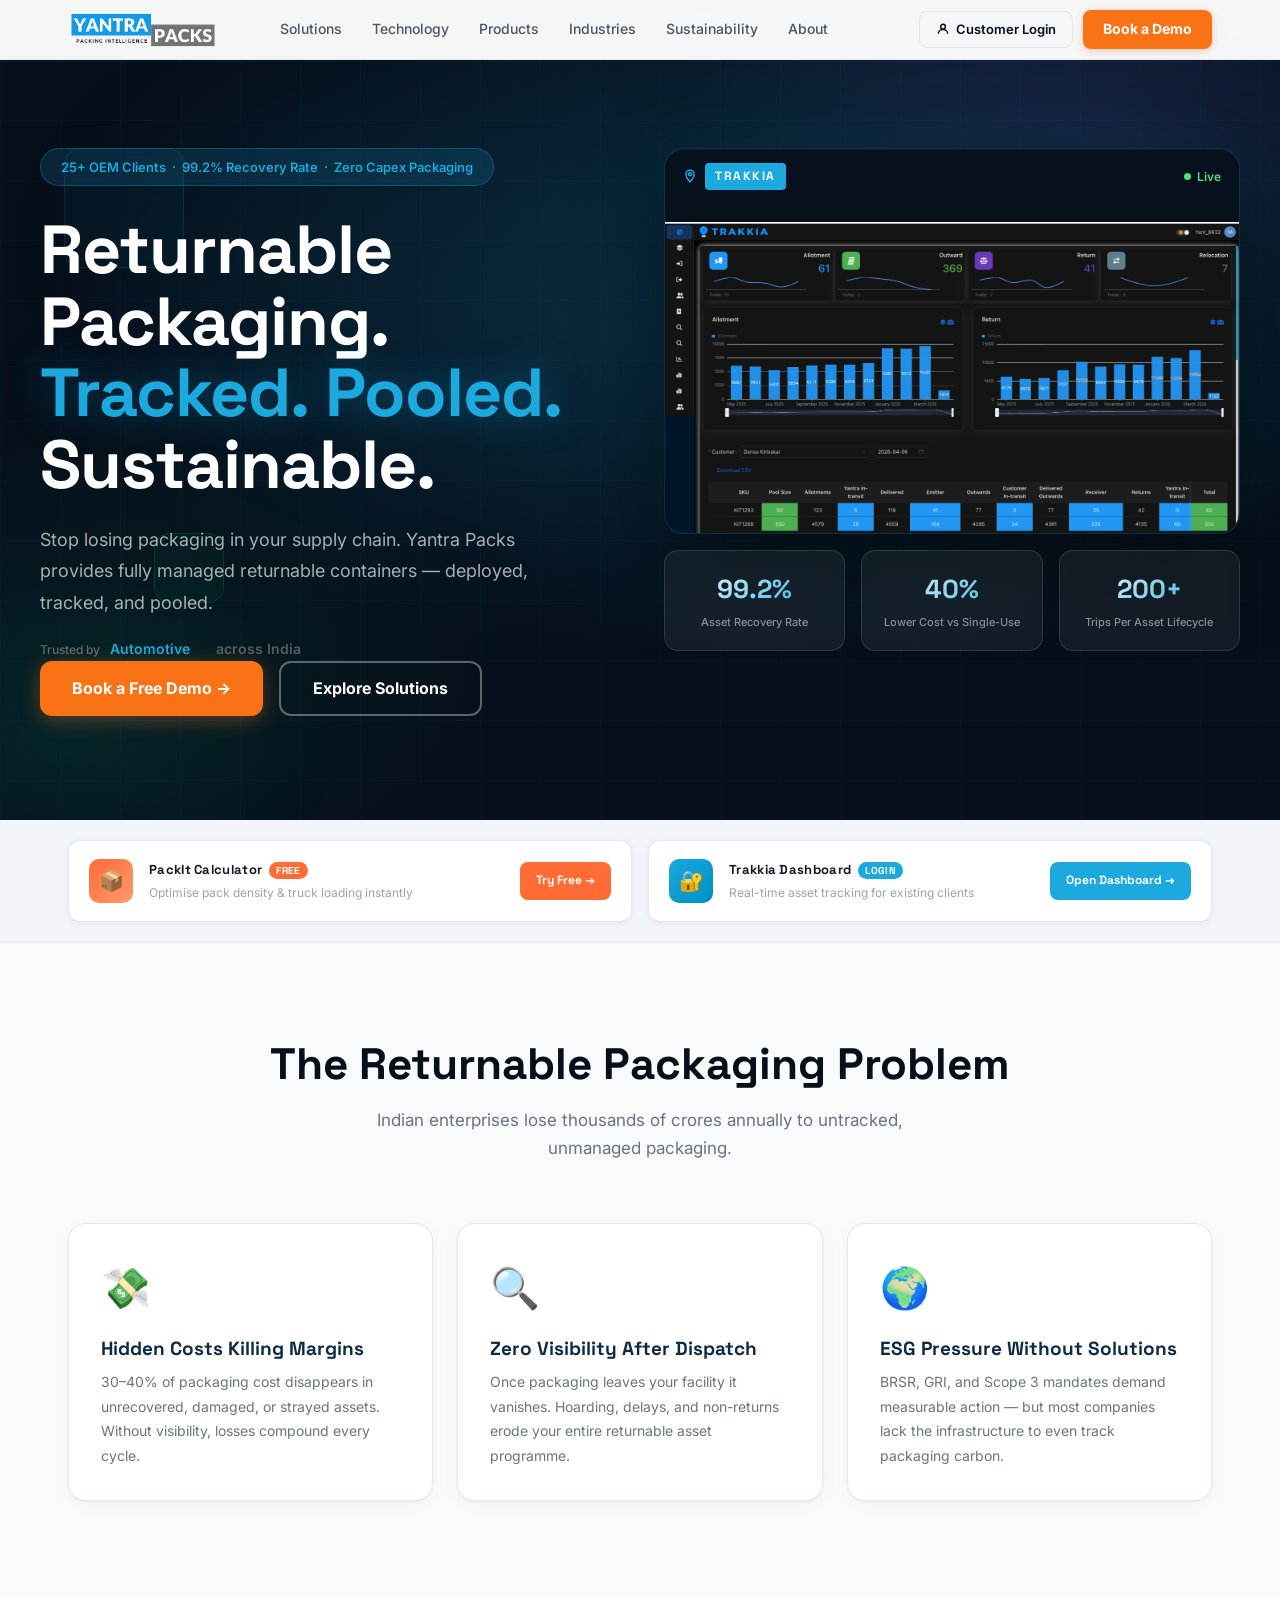
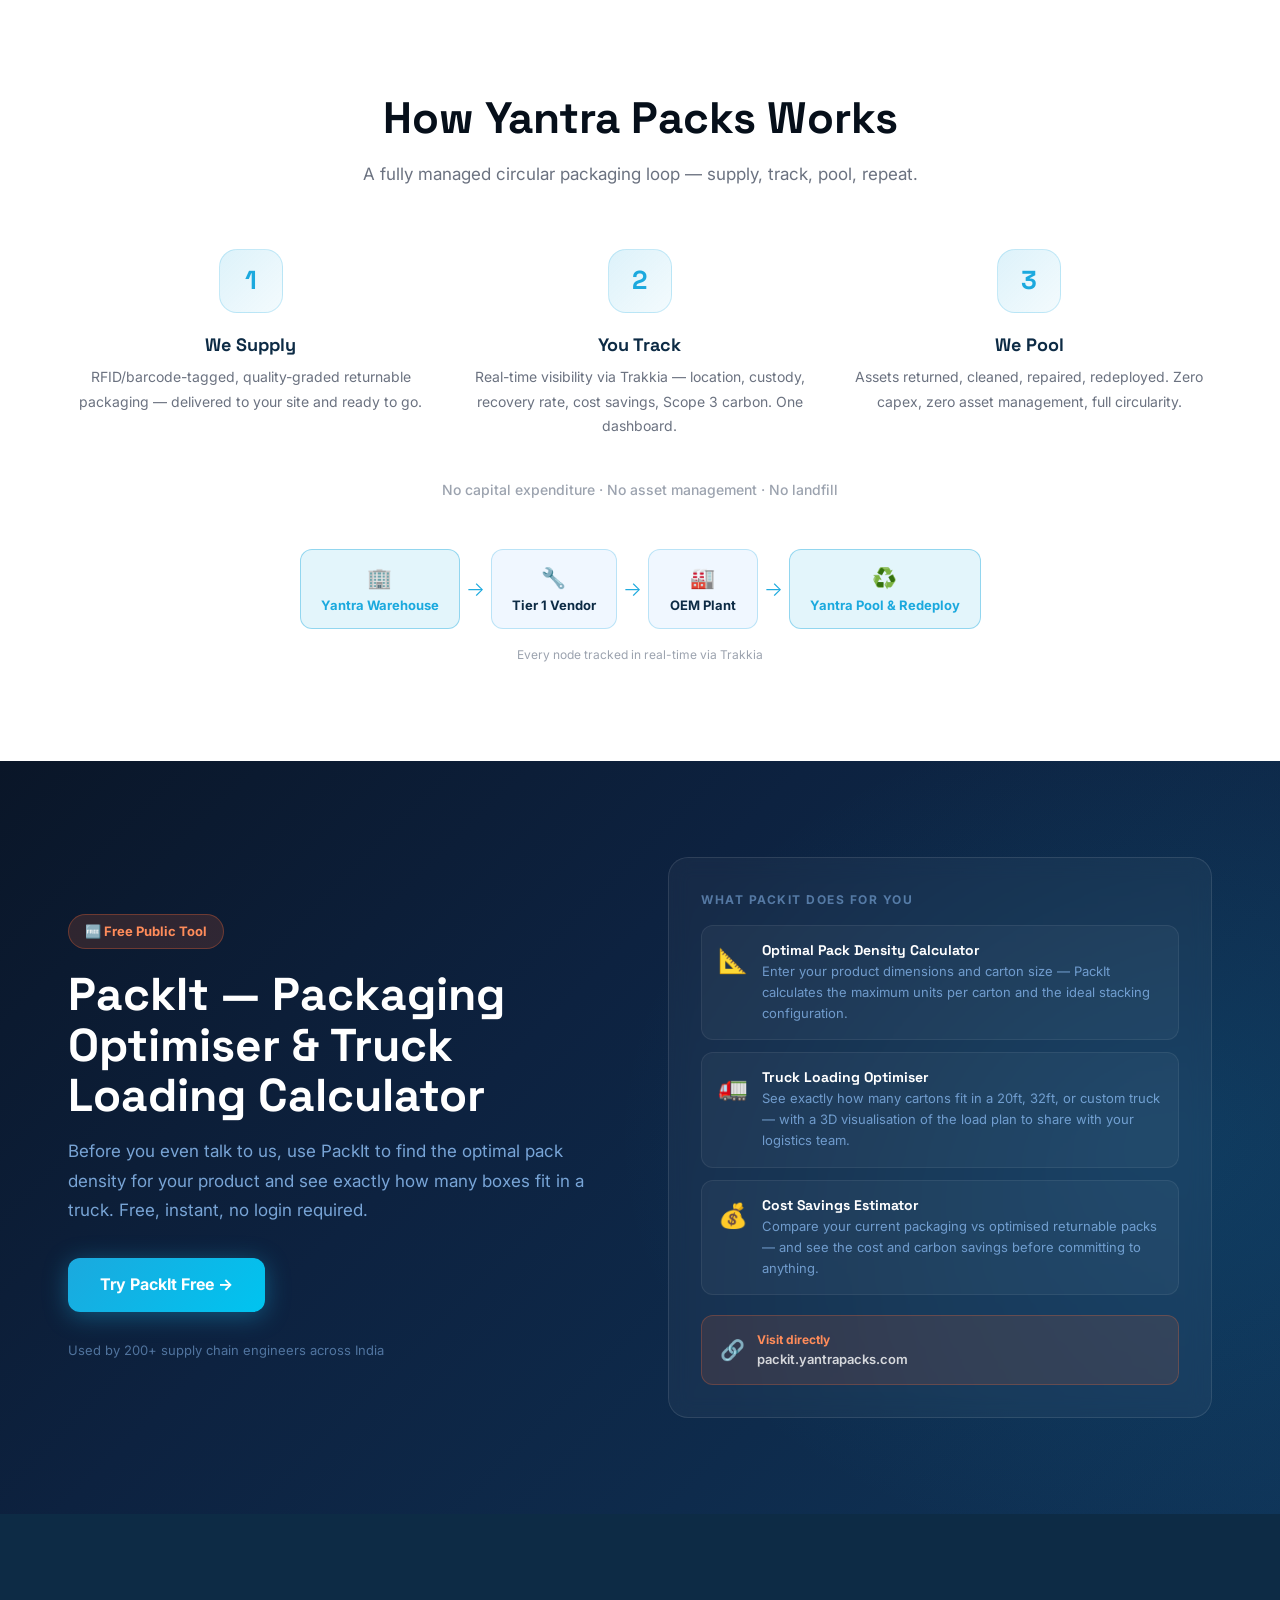
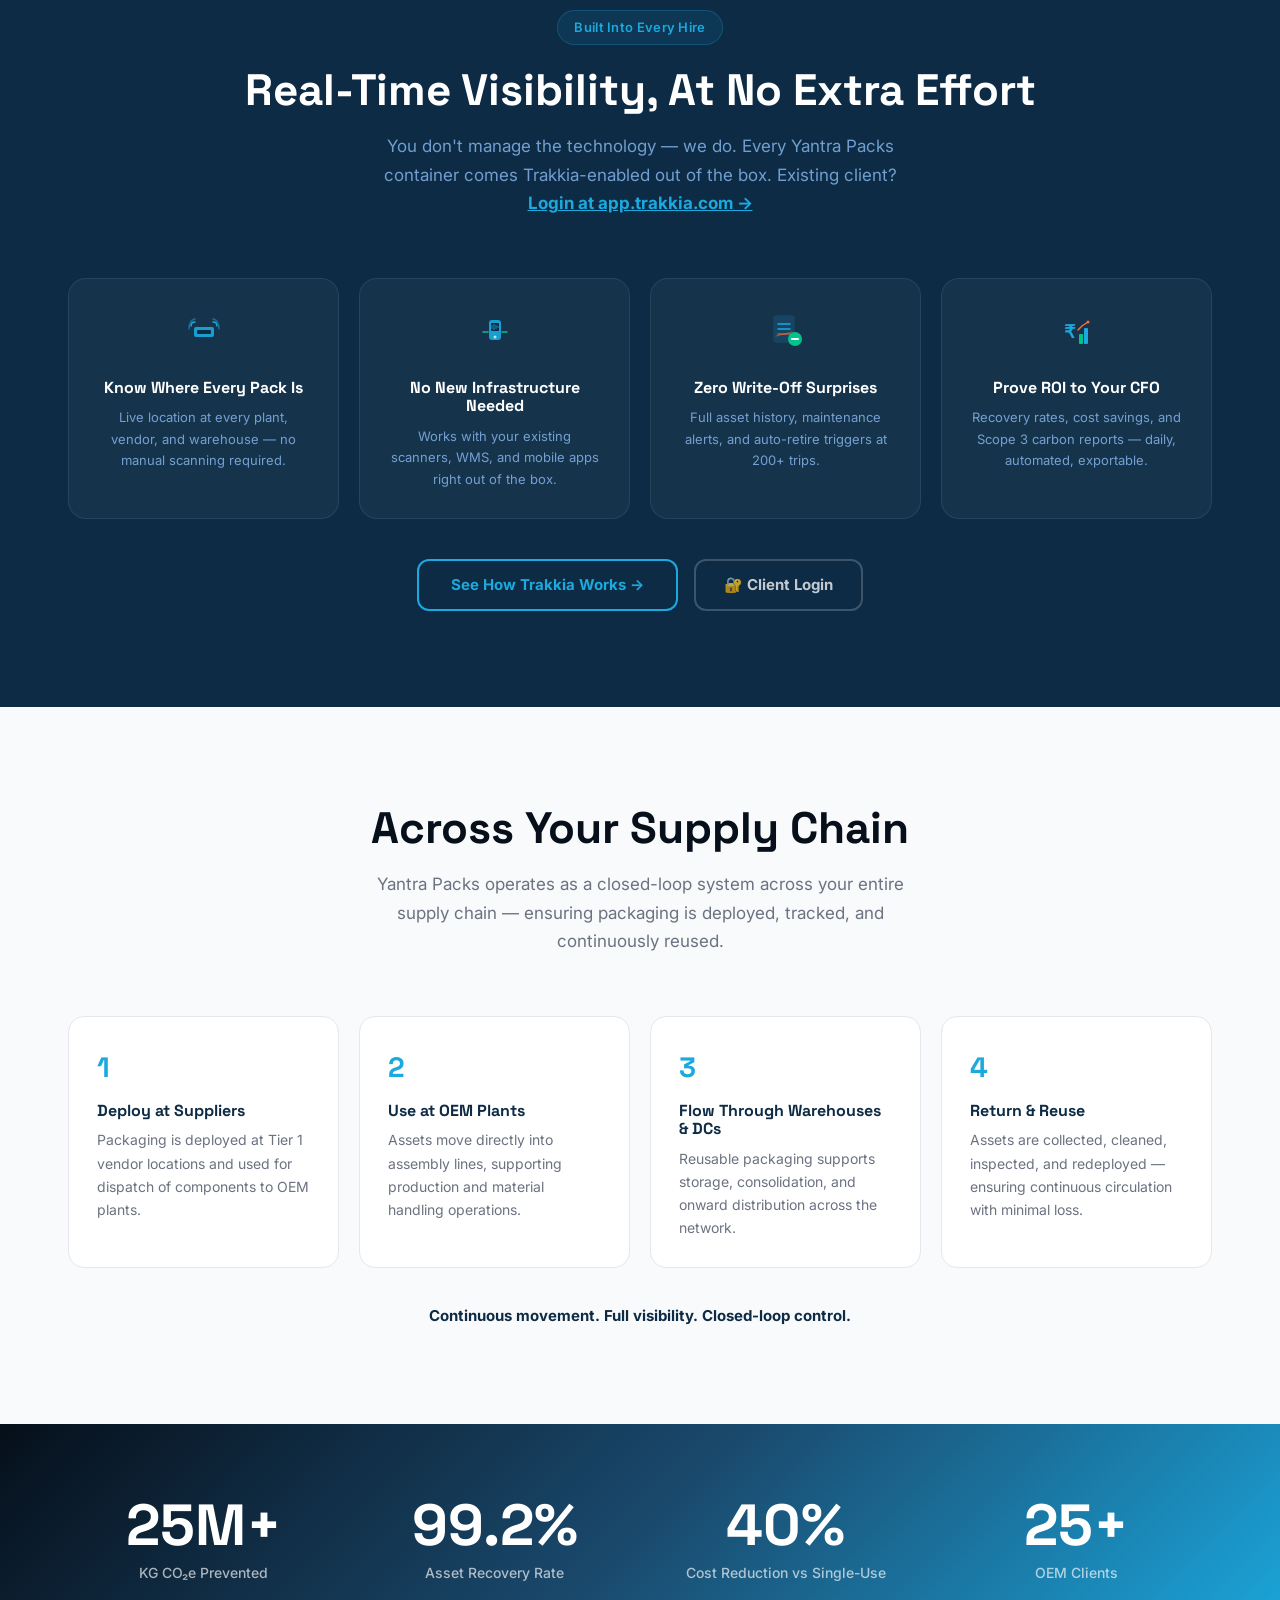
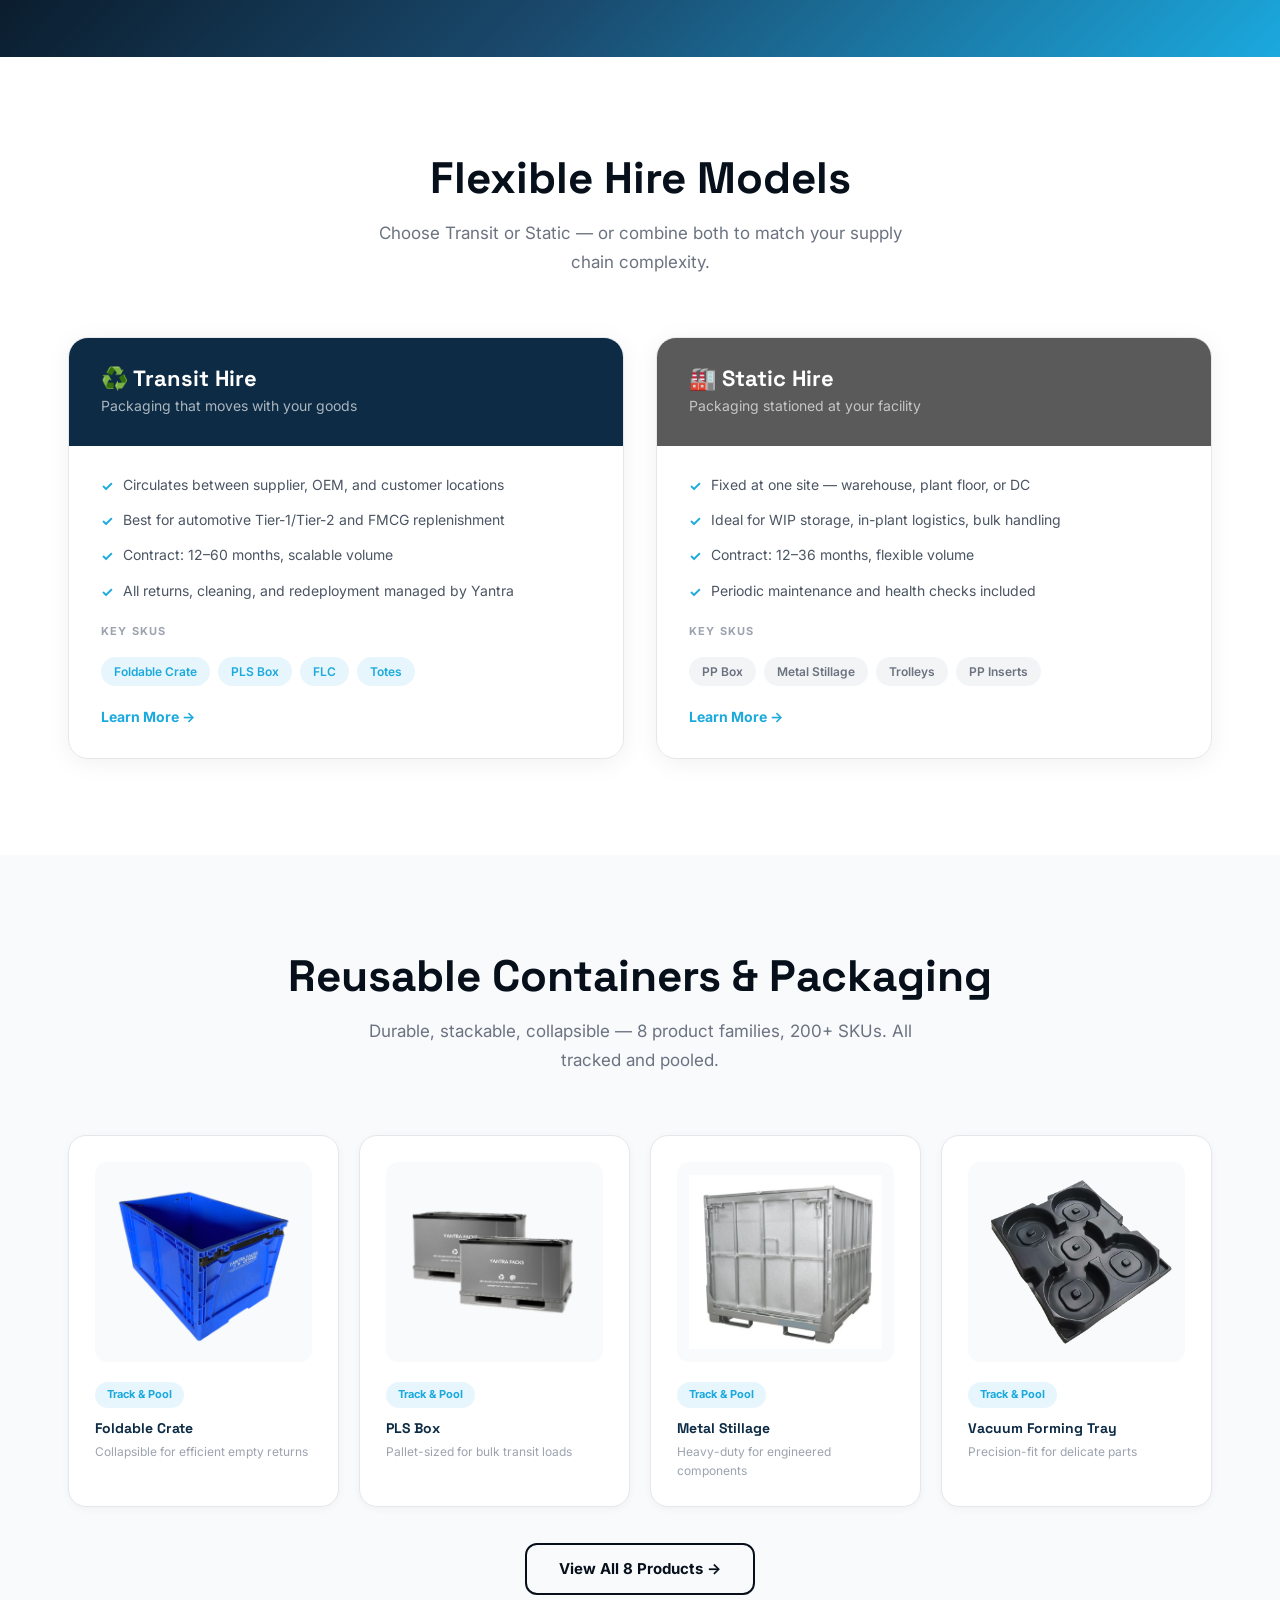
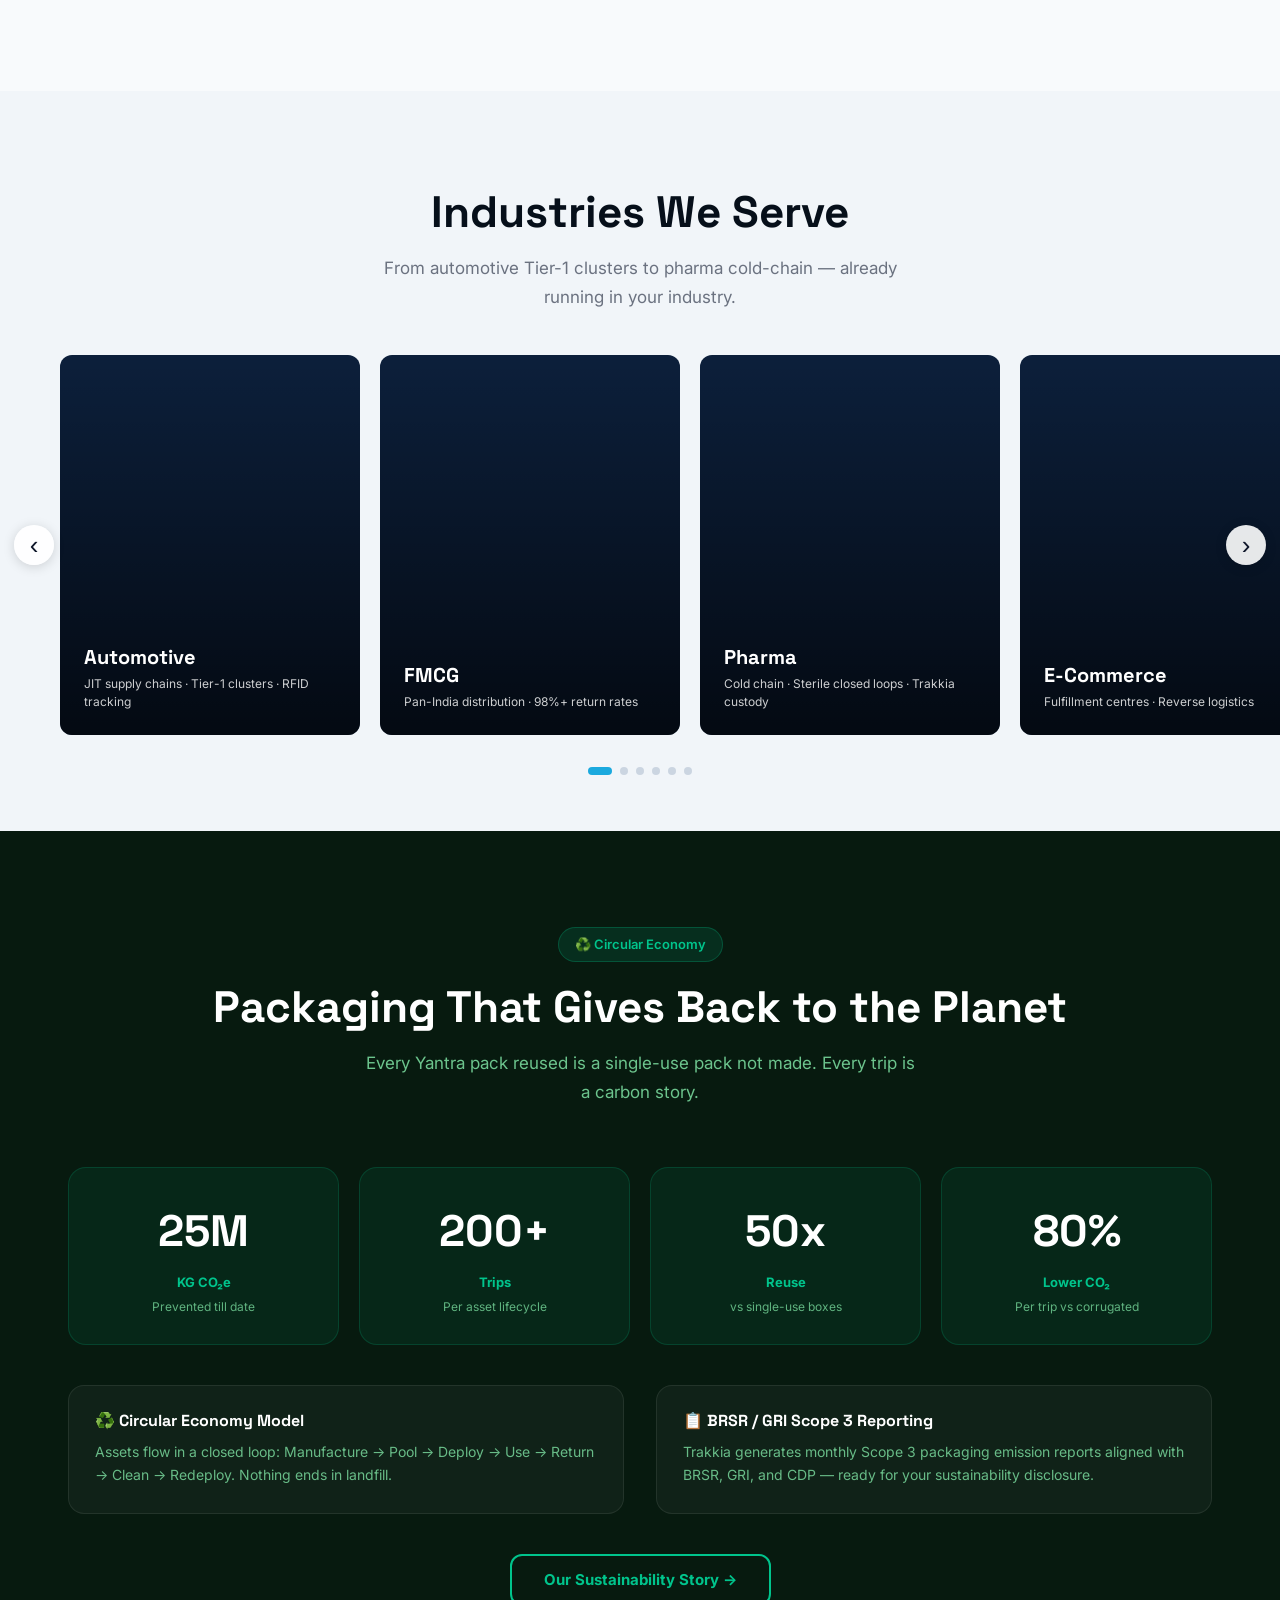
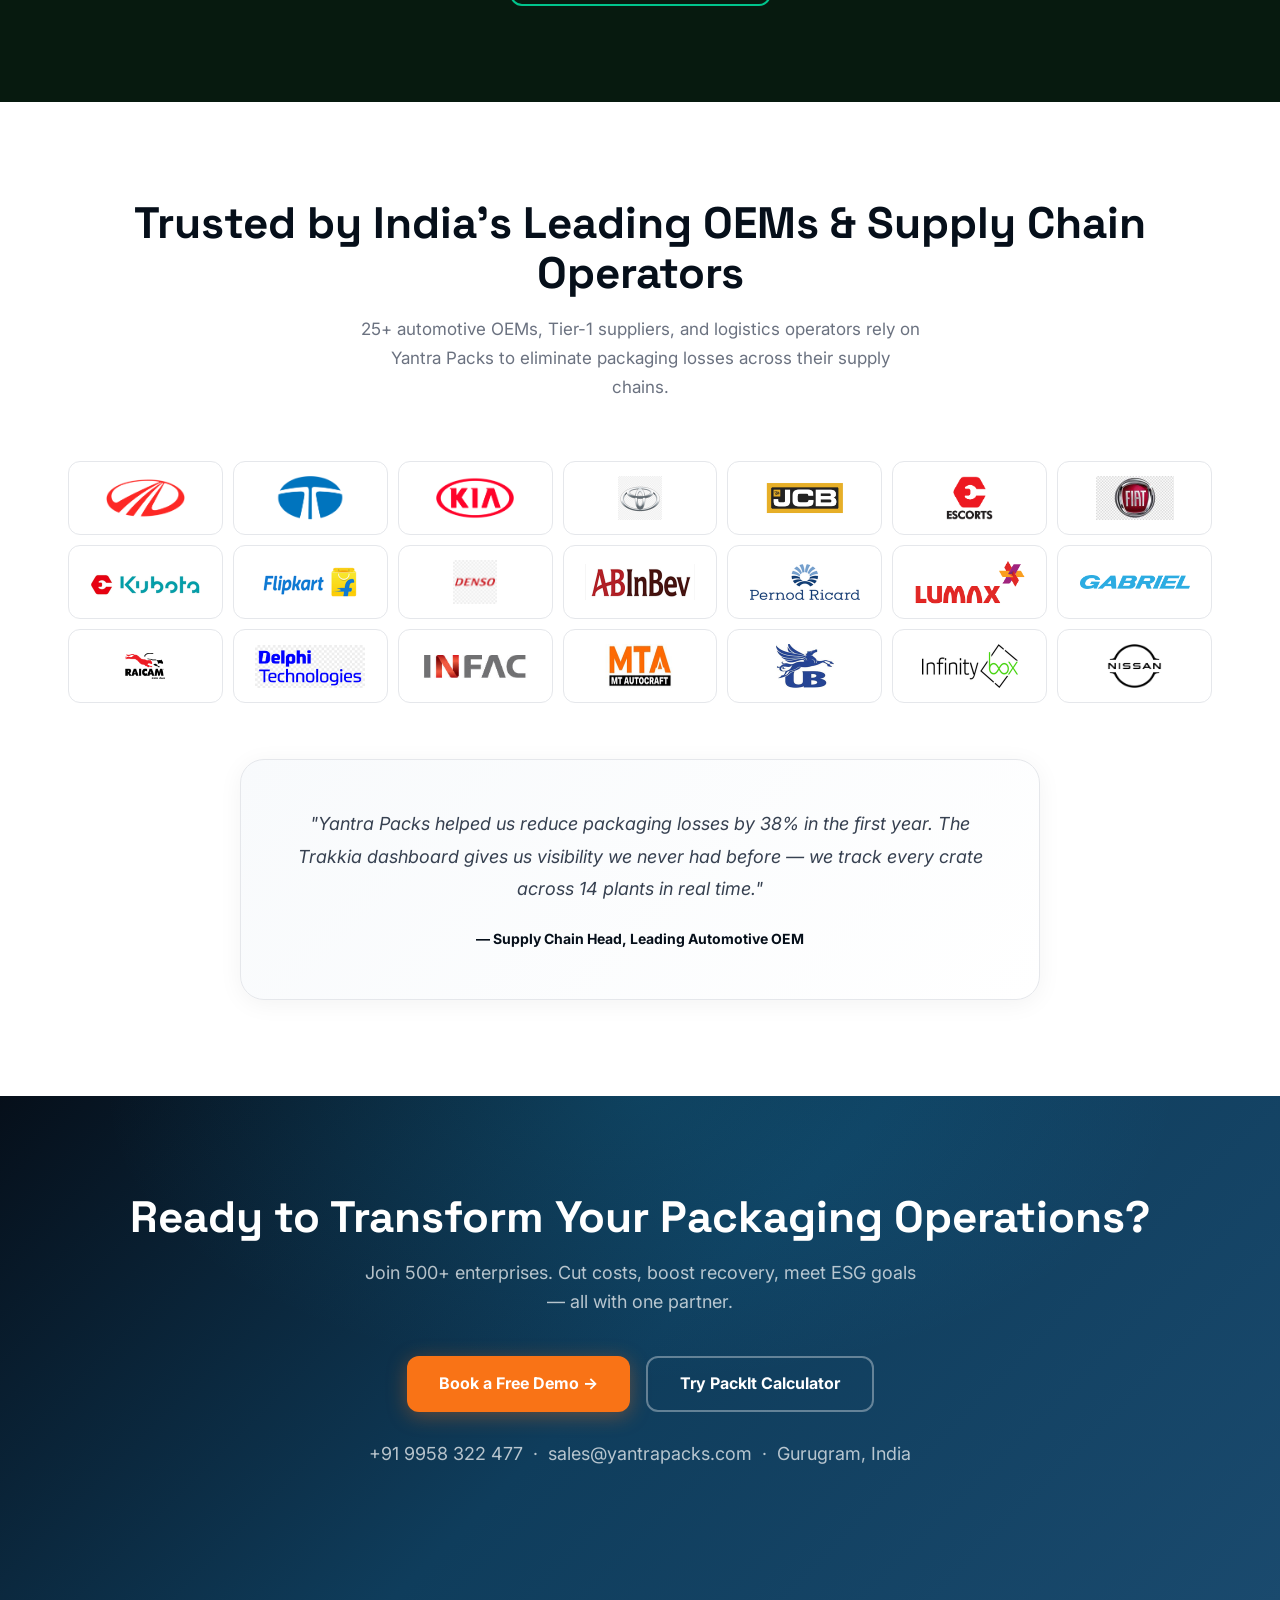
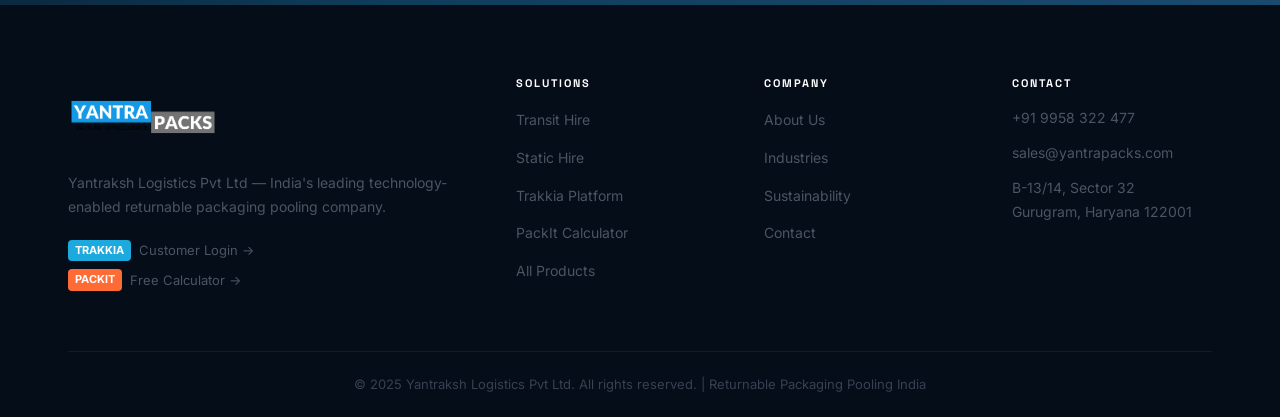
==== commit 2851fb16: "Tool strip: redesign as card buttons with clear CTA - Wrap each item in a white bordered card with s" ====
--- a/index.html
+++ b/index.html
@@ -115,27 +115,27 @@
 </section>
 
 <!-- TOOL STRIP (PackIt + Trakkia Login quick access) -->
-<div style="background:#fff;border-bottom:1px solid #f0f0f0;padding:0;">
-  <div class="container" style="display:flex;align-items:stretch;flex-wrap:wrap;">
+<div style="background:#f1f5f9;border-bottom:1px solid #e2e8f0;padding:20px 0;">
+  <div class="container" style="display:flex;gap:16px;flex-wrap:wrap;">
     <a href="https://packit.yantrapacks.com" target="_blank" rel="noopener"
-       style="flex:1;min-width:240px;display:flex;align-items:center;gap:16px;padding:18px 24px;border-right:1px solid #f0f0f0;transition:background 0.2s;text-decoration:none;"
-       onmouseover="this.style.background='#fff8f5'" onmouseout="this.style.background='#fff'">
-      <div style="width:42px;height:42px;background:linear-gradient(135deg,#FF6B35,#ff9a6c);border-radius:10px;display:flex;align-items:center;justify-content:center;font-size:20px;flex-shrink:0;">📦</div>
-      <div>
-        <div style="font-size:13px;font-weight:800;color:#111827;font-family:'Space Grotesk',sans-serif;letter-spacing:0.5px;">PackIt Calculator <span style="background:#FF6B35;color:#fff;font-size:10px;padding:2px 7px;border-radius:99px;font-weight:700;margin-left:4px;">FREE</span></div>
-        <div style="font-size:12px;color:#9ca3af;margin-top:1px;">Optimise pack density &amp; truck loading instantly</div>
-      </div>
-      <div style="margin-left:auto;color:#FF6B35;font-size:18px;">→</div>
+       style="flex:1;min-width:260px;display:flex;align-items:center;gap:16px;padding:18px 20px;background:#fff;border:1px solid #e2e8f0;border-radius:12px;box-shadow:0 1px 6px rgba(0,0,0,0.06);transition:box-shadow 0.2s,transform 0.2s;text-decoration:none;cursor:pointer;"
+       onmouseover="this.style.boxShadow='0 6px 20px rgba(255,107,53,0.15)';this.style.transform='translateY(-2px)'" onmouseout="this.style.boxShadow='0 1px 6px rgba(0,0,0,0.06)';this.style.transform='translateY(0)'">
+      <div style="width:44px;height:44px;background:linear-gradient(135deg,#FF6B35,#ff9a6c);border-radius:10px;display:flex;align-items:center;justify-content:center;font-size:20px;flex-shrink:0;">📦</div>
+      <div style="flex:1;">
+        <div style="font-size:13px;font-weight:800;color:#111827;font-family:'Space Grotesk',sans-serif;letter-spacing:0.3px;">PackIt Calculator <span style="background:#FF6B35;color:#fff;font-size:10px;padding:2px 7px;border-radius:99px;font-weight:700;margin-left:4px;">FREE</span></div>
+        <div style="font-size:12px;color:#9ca3af;margin-top:2px;">Optimise pack density &amp; truck loading instantly</div>
+      </div>
+      <div style="flex-shrink:0;background:#FF6B35;color:#fff;font-size:12px;font-weight:700;padding:9px 16px;border-radius:8px;white-space:nowrap;font-family:'Space Grotesk',sans-serif;">Try Free →</div>
     </a>
     <a href="https://app.trakkia.com" target="_blank" rel="noopener"
-       style="flex:1;min-width:240px;display:flex;align-items:center;gap:16px;padding:18px 24px;transition:background 0.2s;text-decoration:none;"
-       onmouseover="this.style.background='#f0f9ff'" onmouseout="this.style.background='#fff'">
-      <div style="width:42px;height:42px;background:linear-gradient(135deg,#1BA9DE,#0090c0);border-radius:10px;display:flex;align-items:center;justify-content:center;font-size:20px;flex-shrink:0;">🔐</div>
-      <div>
-        <div style="font-size:13px;font-weight:800;color:#111827;font-family:'Space Grotesk',sans-serif;letter-spacing:0.5px;">Trakkia Dashboard <span style="background:#1BA9DE;color:#fff;font-size:10px;padding:2px 7px;border-radius:99px;font-weight:700;margin-left:4px;">LOGIN</span></div>
-        <div style="font-size:12px;color:#9ca3af;margin-top:1px;">Real-time asset tracking for existing clients</div>
-      </div>
-      <div style="margin-left:auto;color:#1BA9DE;font-size:18px;">→</div>
+       style="flex:1;min-width:260px;display:flex;align-items:center;gap:16px;padding:18px 20px;background:#fff;border:1px solid #e2e8f0;border-radius:12px;box-shadow:0 1px 6px rgba(0,0,0,0.06);transition:box-shadow 0.2s,transform 0.2s;text-decoration:none;cursor:pointer;"
+       onmouseover="this.style.boxShadow='0 6px 20px rgba(27,169,222,0.15)';this.style.transform='translateY(-2px)'" onmouseout="this.style.boxShadow='0 1px 6px rgba(0,0,0,0.06)';this.style.transform='translateY(0)'">
+      <div style="width:44px;height:44px;background:linear-gradient(135deg,#1BA9DE,#0090c0);border-radius:10px;display:flex;align-items:center;justify-content:center;font-size:20px;flex-shrink:0;">🔐</div>
+      <div style="flex:1;">
+        <div style="font-size:13px;font-weight:800;color:#111827;font-family:'Space Grotesk',sans-serif;letter-spacing:0.3px;">Trakkia Dashboard <span style="background:#1BA9DE;color:#fff;font-size:10px;padding:2px 7px;border-radius:99px;font-weight:700;margin-left:4px;">LOGIN</span></div>
+        <div style="font-size:12px;color:#9ca3af;margin-top:2px;">Real-time asset tracking for existing clients</div>
+      </div>
+      <div style="flex-shrink:0;background:#1BA9DE;color:#fff;font-size:12px;font-weight:700;padding:9px 16px;border-radius:8px;white-space:nowrap;font-family:'Space Grotesk',sans-serif;">Open Dashboard →</div>
     </a>
   </div>
 </div>
@@ -429,7 +429,7 @@
         </div>
       </a>
       <!-- E-Commerce -->
-      <a href="industries.html" class="ind-card" style="background-image:url('https://images.unsplash.com/photo-1586528116311-ad8dd3c8310d?auto=format&fit=crop&w=600&q=80')">
+      <a href="industries.html" class="ind-card" style="background-image:url('https://images.unsplash.com/photo-1566576912321-d58ddd7a6088?auto=format&fit=crop&w=600&q=80')">
         <div class="ind-card-body">
           <div class="ind-name">E-Commerce</div>
           <div class="ind-tagline">Fulfillment centres · Reverse logistics</div>
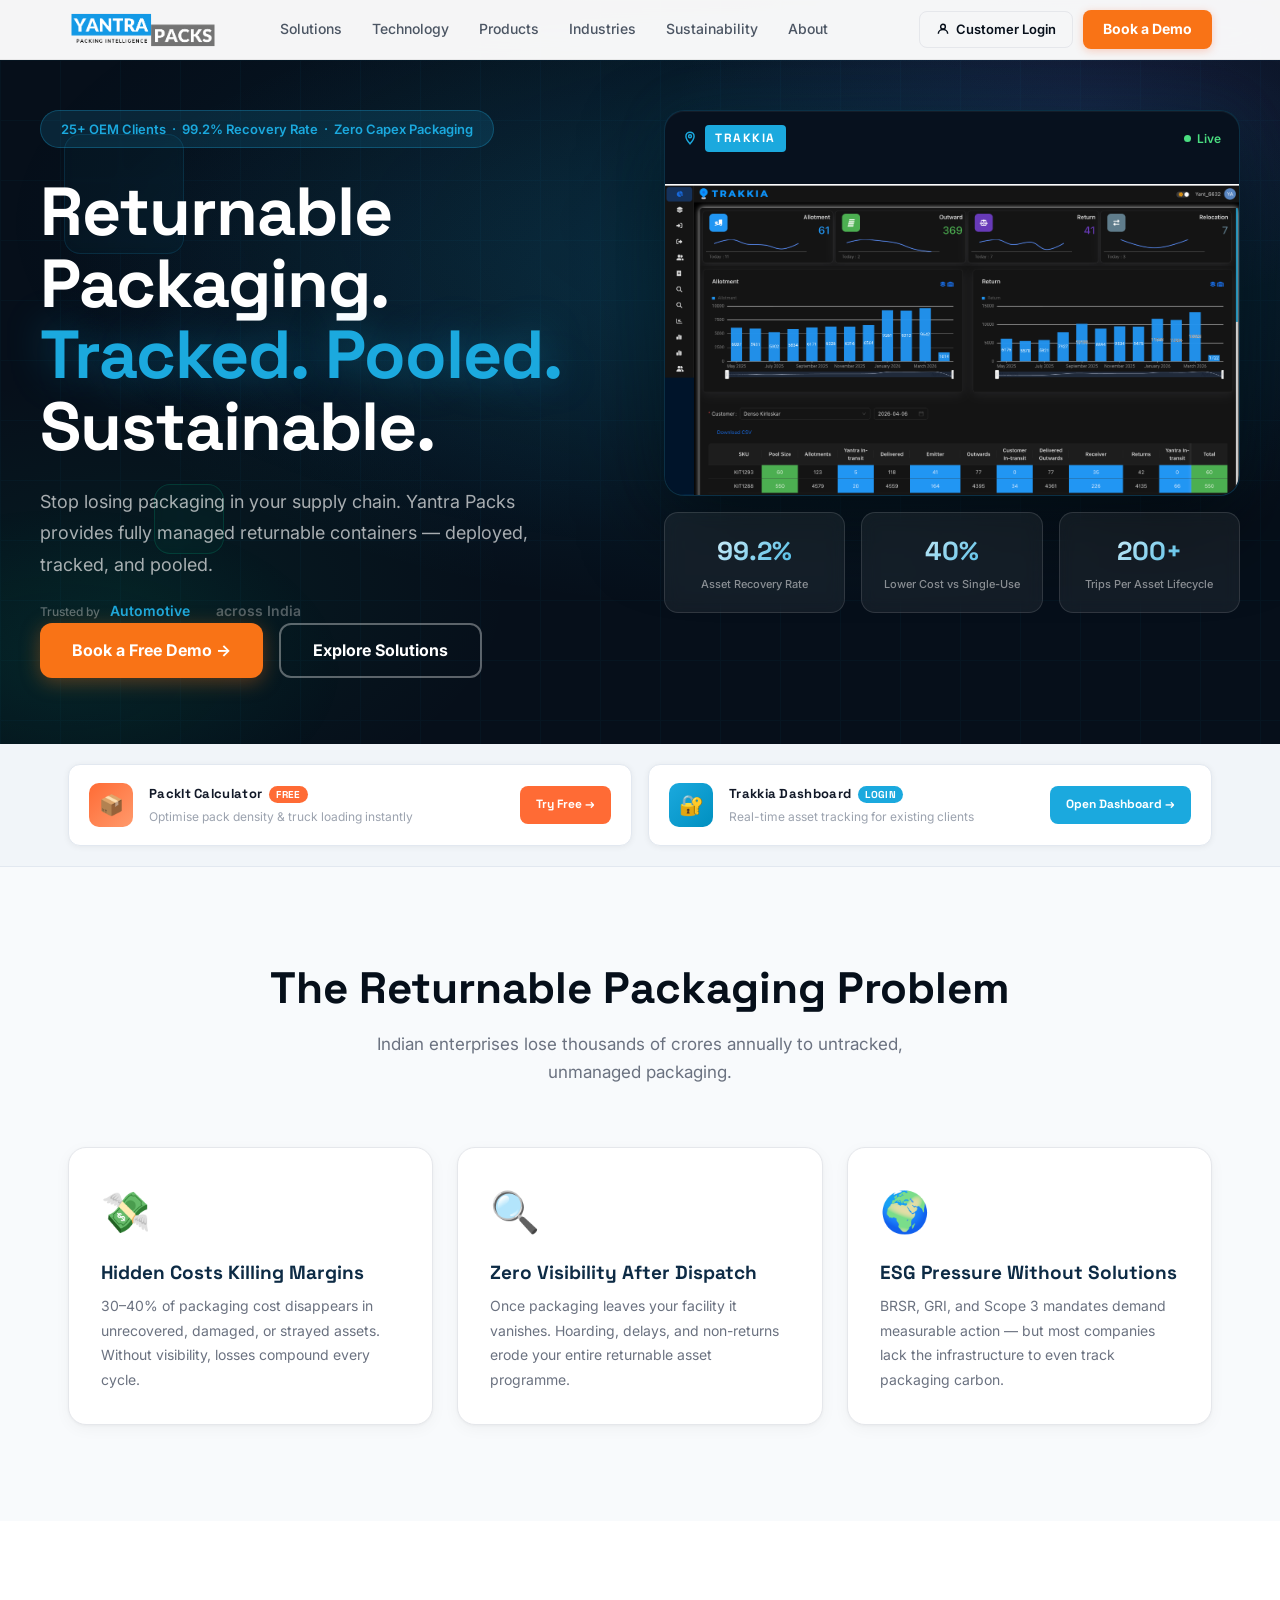
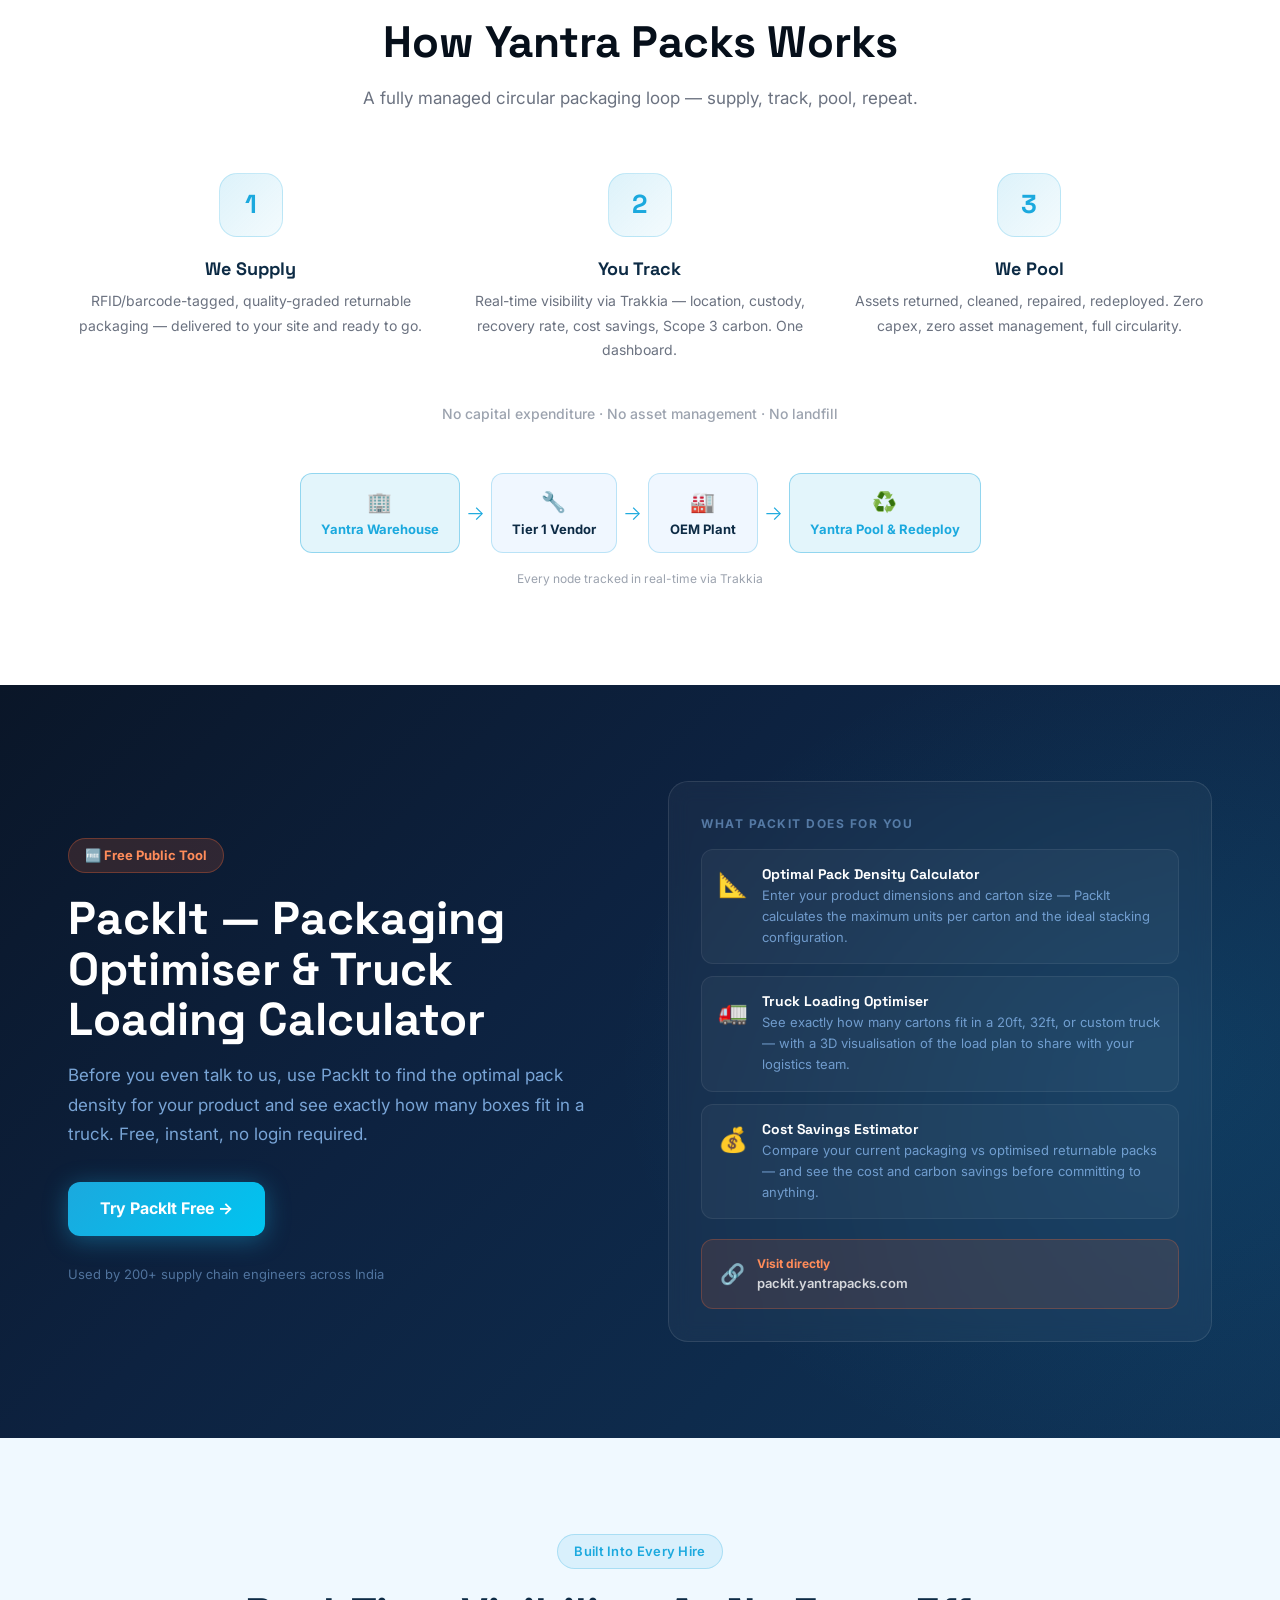
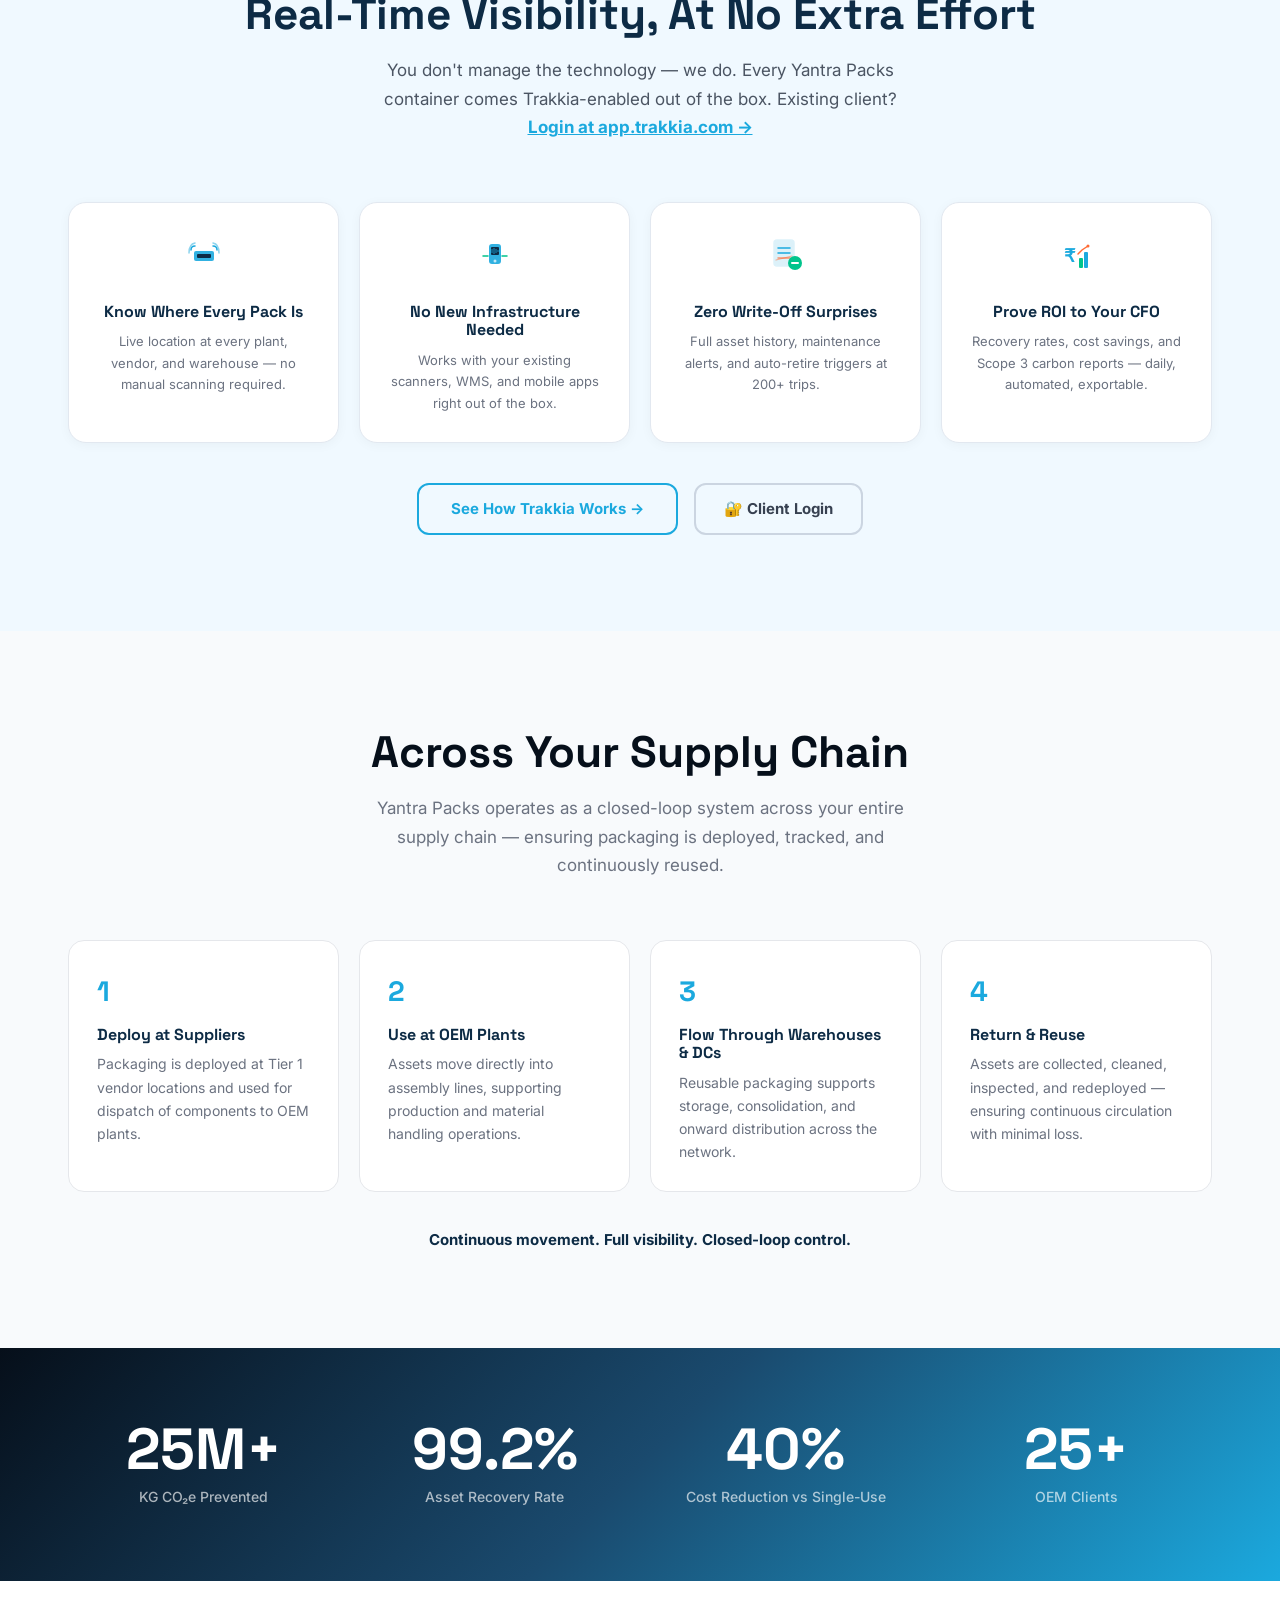
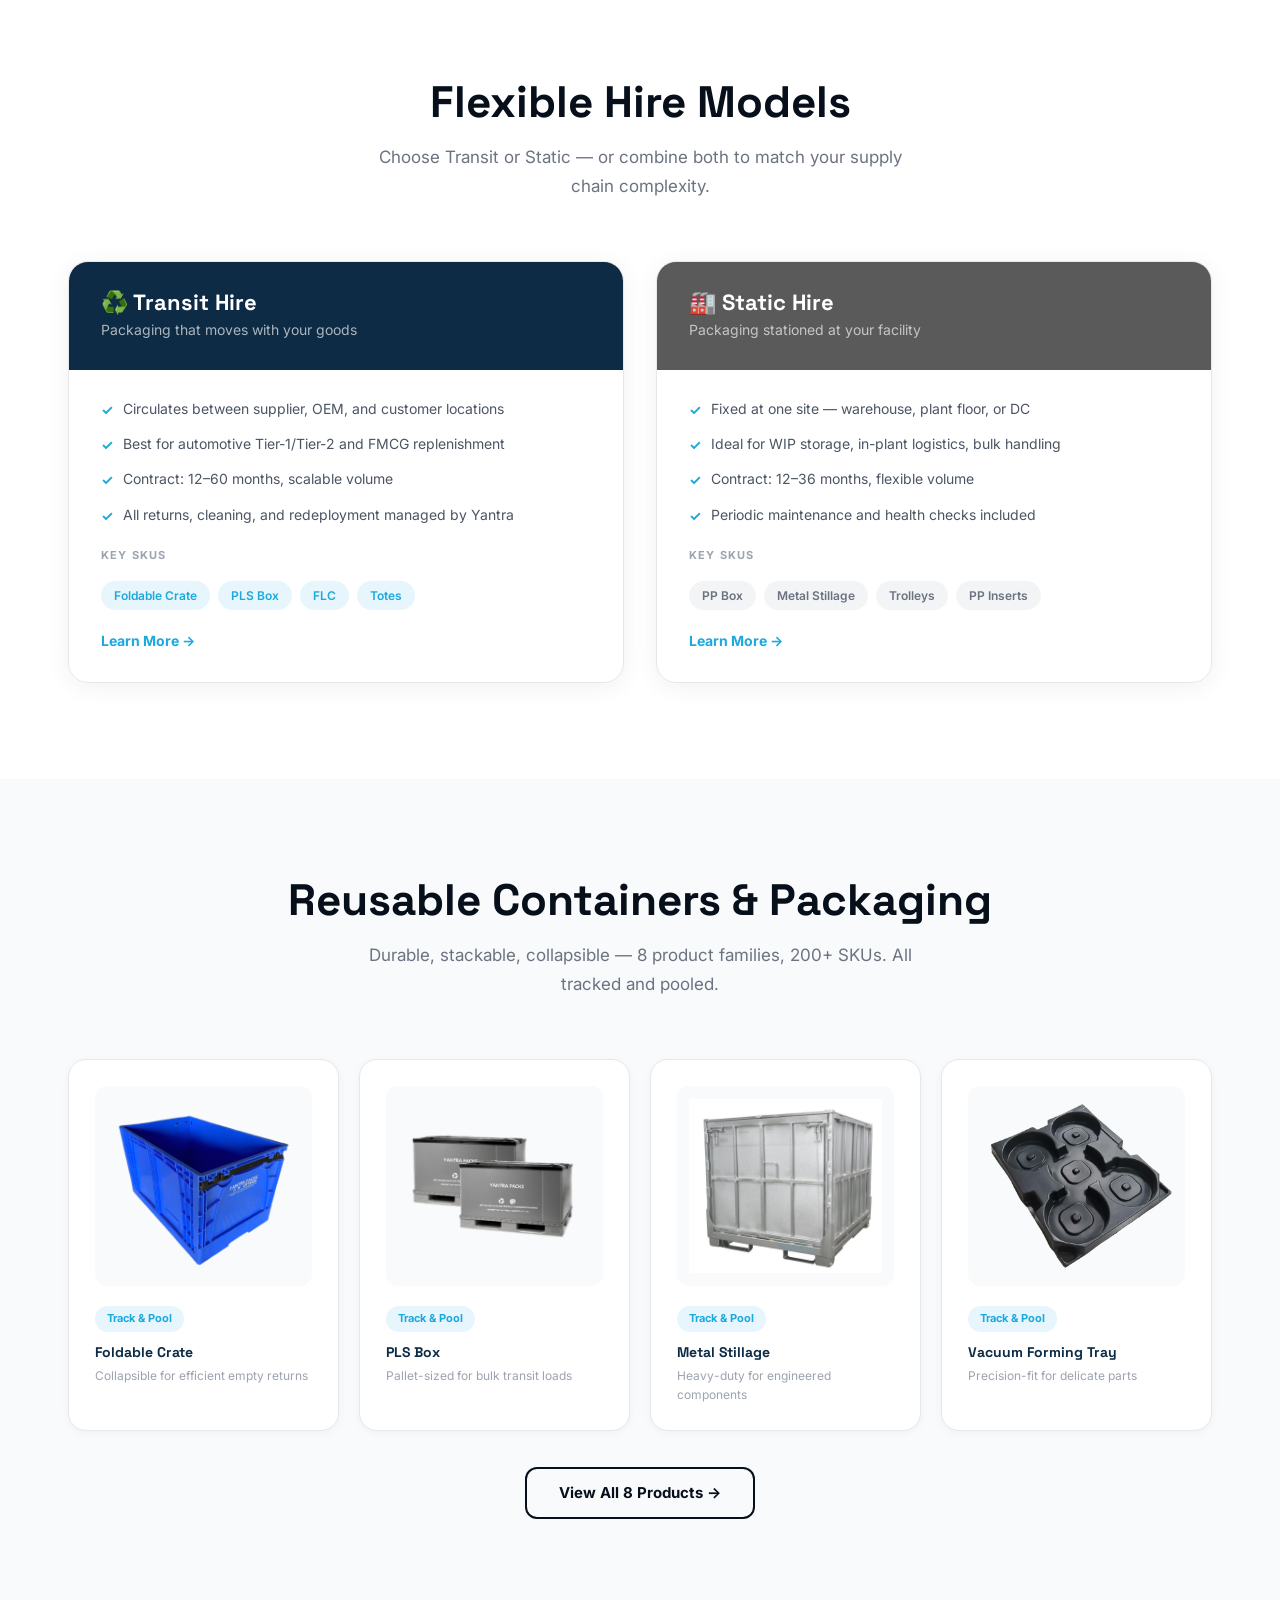
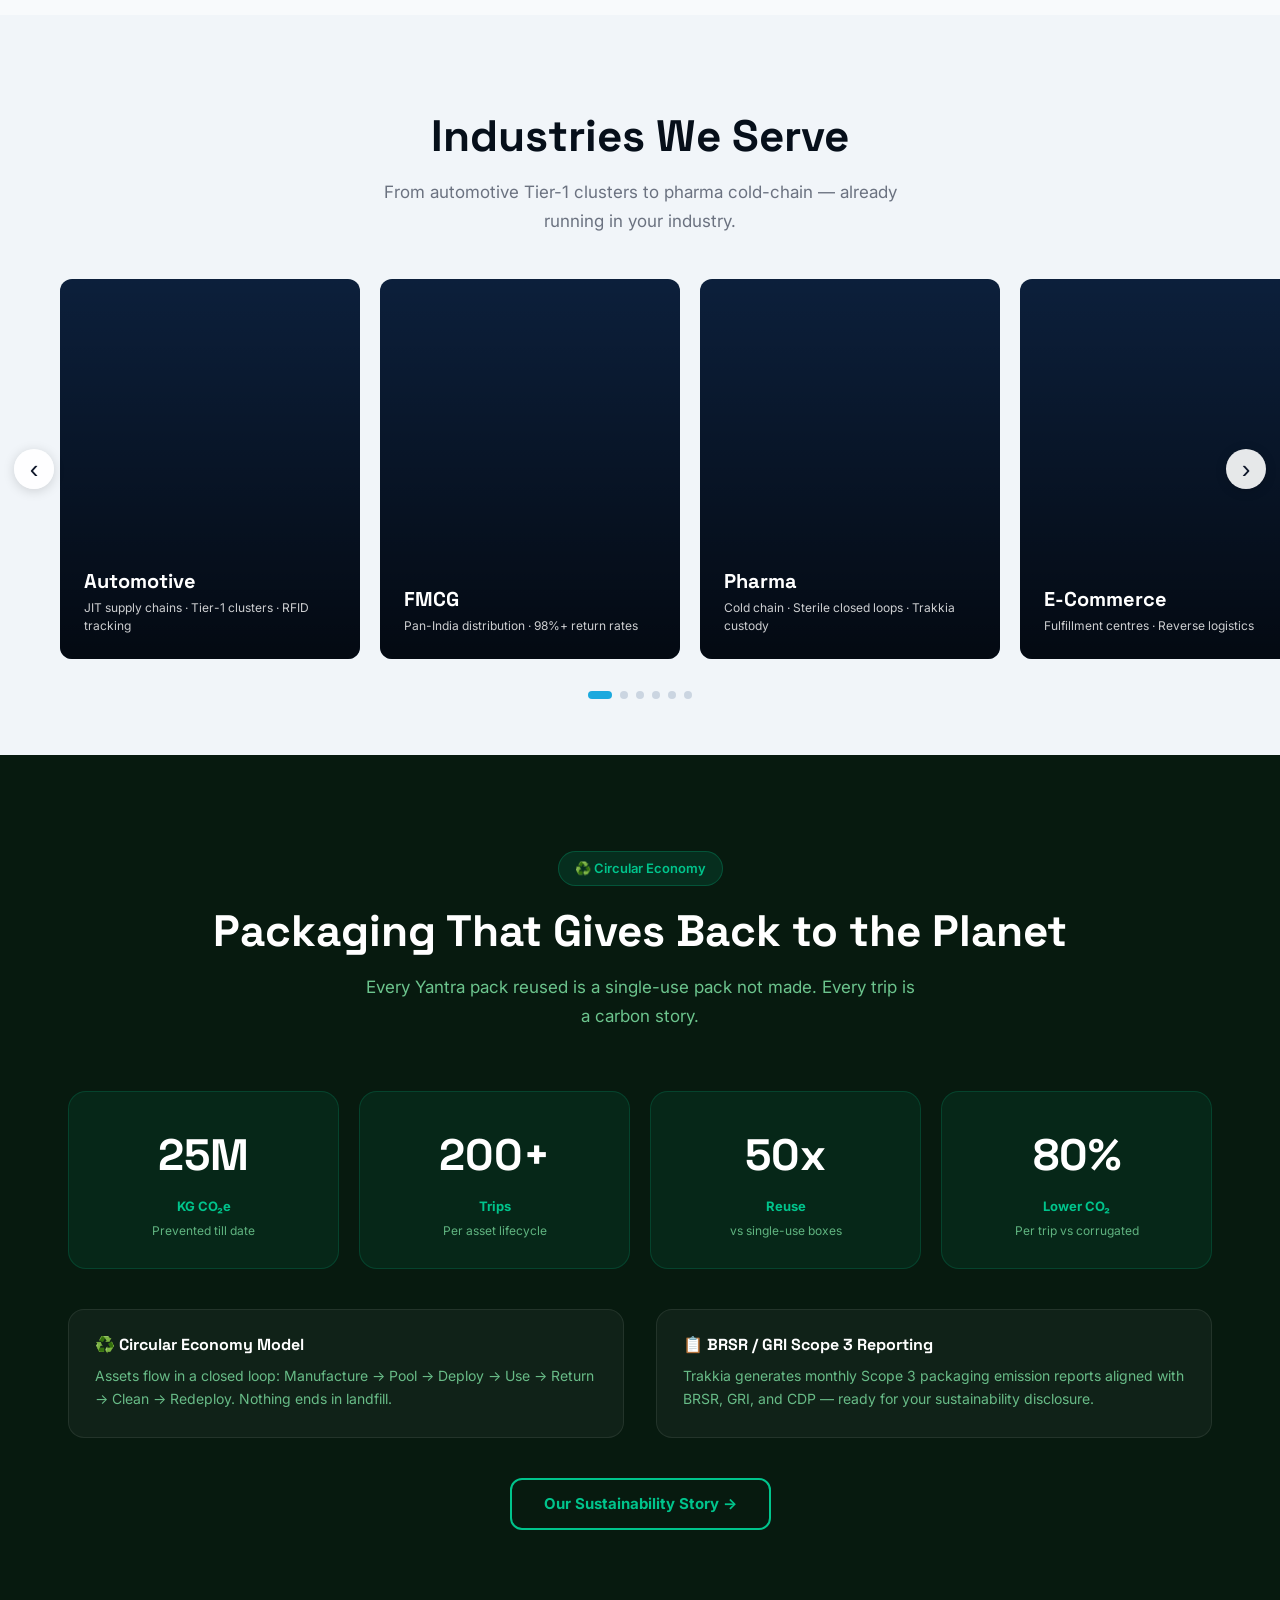
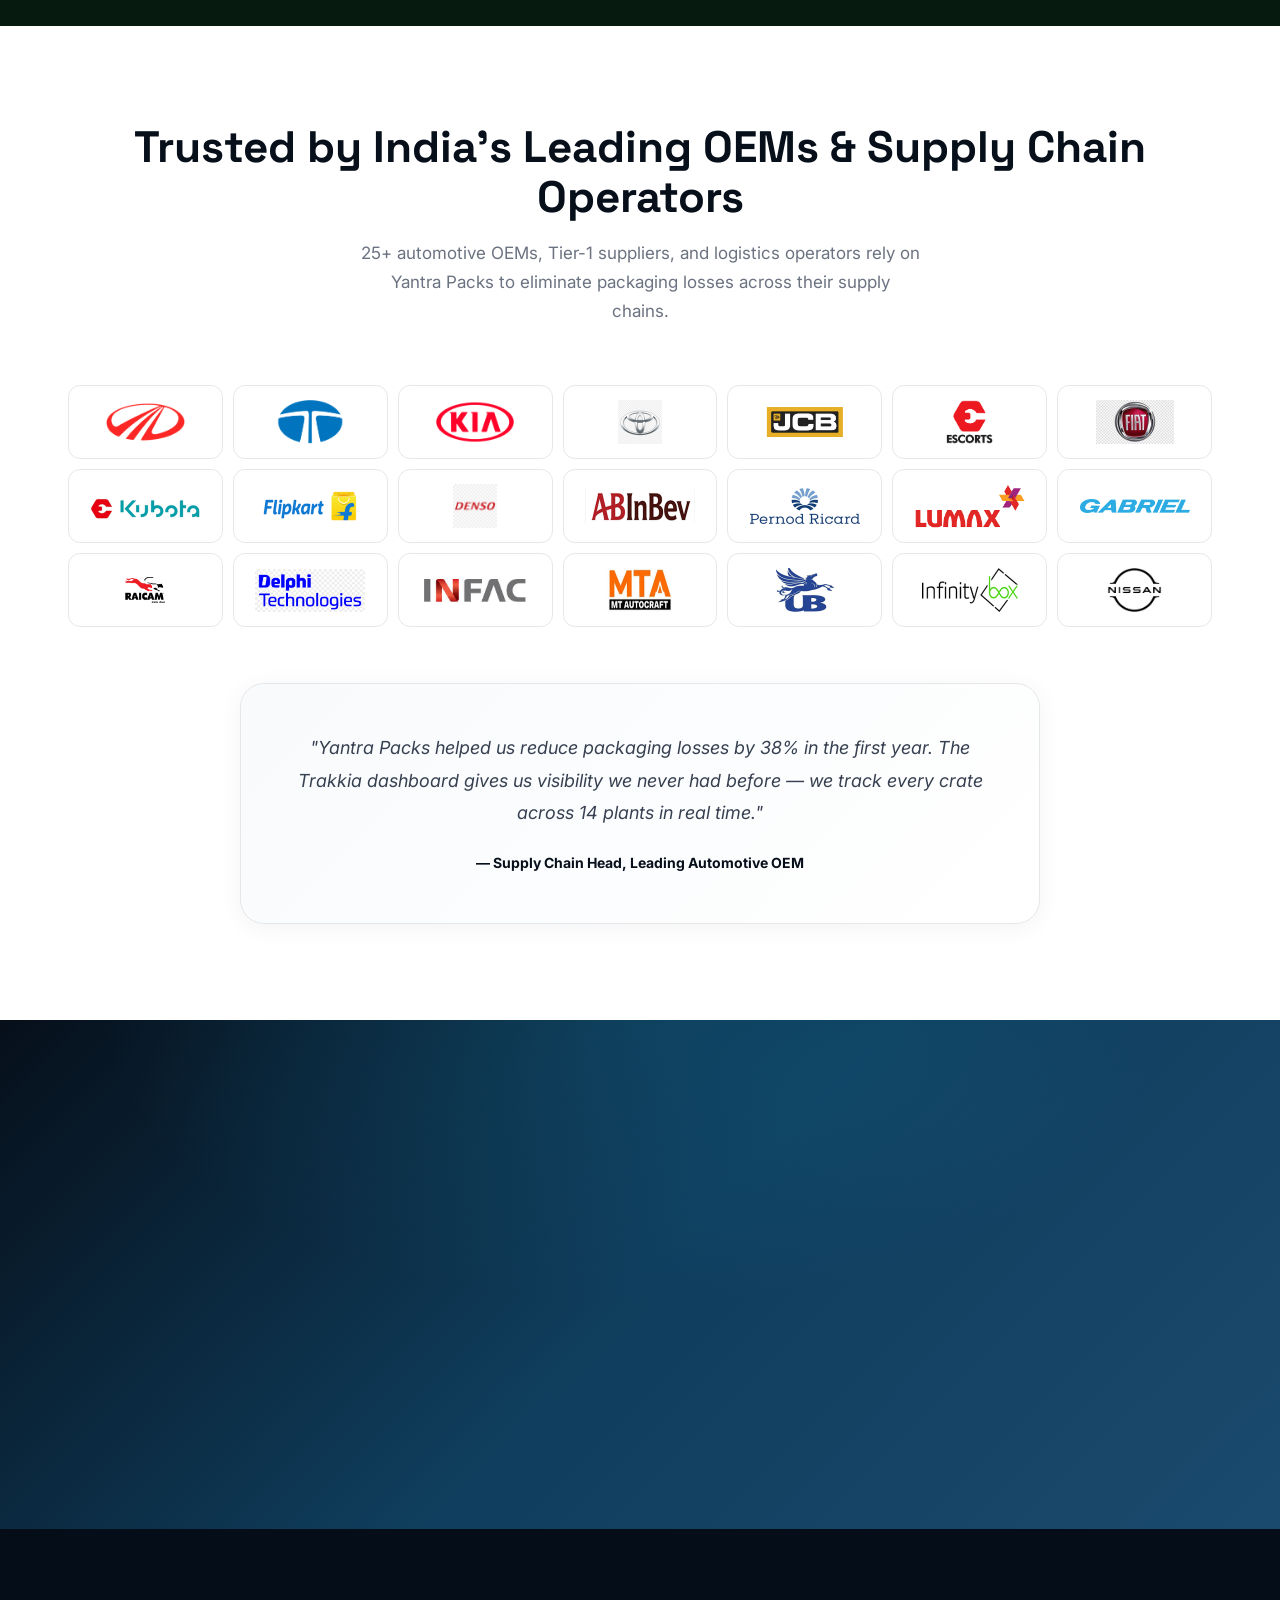
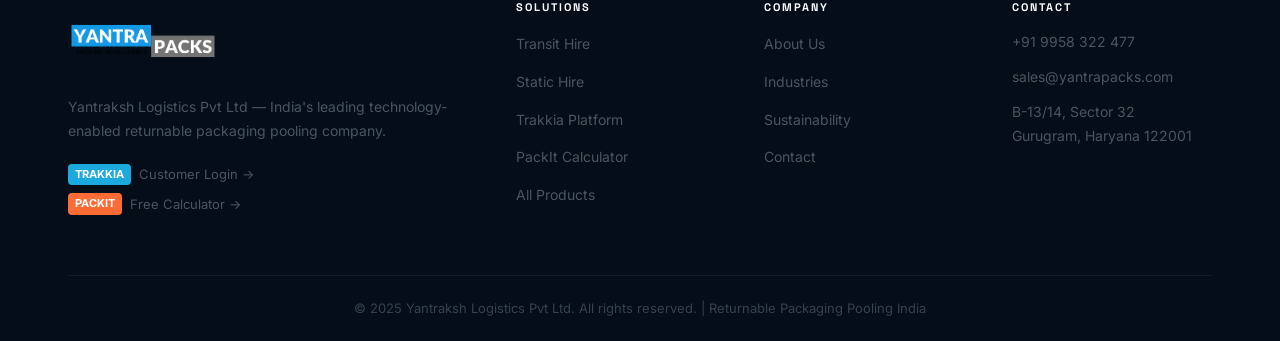
==== commit 1d2d0809: "Fix hero viewport, E-Commerce photo, and Trakkia section contrast - Hero height changed from min-hei" ====
--- a/index.html
+++ b/index.html
@@ -269,12 +269,12 @@
 </section>
 
 <!-- TRAKKIA PREVIEW -->
-<section class="section" style="background:#0D2B45;">
+<section class="section" style="background:#f0f9ff;">
   <div class="container">
     <div class="section-header text-center fu">
       <span class="section-tag">Built Into Every Hire</span>
-      <h2 class="section-title white">Real-Time Visibility, At No Extra Effort</h2>
-      <p class="section-sub" style="color:rgba(147,197,253,0.75);margin:0 auto;">You don't manage the technology — we do. Every Yantra Packs container comes Trakkia-enabled out of the box. Existing client? <a href="https://app.trakkia.com" target="_blank" style="color:#1BA9DE;font-weight:700;text-decoration:underline;">Login at app.trakkia.com →</a></p>
+      <h2 class="section-title" style="color:#0D2B45;">Real-Time Visibility, At No Extra Effort</h2>
+      <p class="section-sub" style="color:#4b5563;margin:0 auto;">You don't manage the technology — we do. Every Yantra Packs container comes Trakkia-enabled out of the box. Existing client? <a href="https://app.trakkia.com" target="_blank" style="color:#1BA9DE;font-weight:700;text-decoration:underline;">Login at app.trakkia.com →</a></p>
     </div>
     <div class="grid-4" style="margin-bottom:40px;">
       <div class="feature-tile fu"><div class="icon"><svg width="32" height="32" viewBox="0 0 32 32" fill="none" xmlns="http://www.w3.org/2000/svg"><rect x="6" y="11" width="20" height="10" rx="2" fill="#1BA9DE" opacity="0.9"/><rect x="9" y="14" width="14" height="4" rx="1" fill="#0D2B45"/><path d="M3 10 Q3 6 7 6" stroke="#1BA9DE" stroke-width="1.5" stroke-linecap="round" fill="none"/><path d="M29 10 Q29 6 25 6" stroke="#1BA9DE" stroke-width="1.5" stroke-linecap="round" fill="none"/><path d="M1 13 Q1 4 7 3" stroke="#1BA9DE" stroke-width="1.5" stroke-linecap="round" fill="none" opacity="0.5"/><path d="M31 13 Q31 4 25 3" stroke="#1BA9DE" stroke-width="1.5" stroke-linecap="round" fill="none" opacity="0.5"/></svg></div><h3>Know Where Every Pack Is</h3><p>Live location at every plant, vendor, and warehouse — no manual scanning required.</p></div>
@@ -284,7 +284,7 @@
     </div>
     <div style="text-align:center;display:flex;gap:16px;justify-content:center;flex-wrap:wrap;">
       <a href="technology.html" class="btn-outline-primary">See How Trakkia Works →</a>
-      <a href="https://app.trakkia.com" target="_blank" rel="noopener" style="display:inline-flex;align-items:center;gap:8px;border:2px solid rgba(255,255,255,0.2);color:rgba(255,255,255,0.75);padding:12px 28px;border-radius:12px;font-weight:700;font-size:15px;transition:all 0.2s;" onmouseover="this.style.background='rgba(255,255,255,0.08)'" onmouseout="this.style.background='transparent'">🔐 Client Login</a>
+      <a href="https://app.trakkia.com" target="_blank" rel="noopener" style="display:inline-flex;align-items:center;gap:8px;border:2px solid #cbd5e1;color:#374151;padding:12px 28px;border-radius:12px;font-weight:700;font-size:15px;transition:all 0.2s;" onmouseover="this.style.background='#e2e8f0'" onmouseout="this.style.background='transparent'">🔐 Client Login</a>
     </div>
   </div>
 </section>
@@ -429,7 +429,7 @@
         </div>
       </a>
       <!-- E-Commerce -->
-      <a href="industries.html" class="ind-card" style="background-image:url('https://images.unsplash.com/photo-1566576912321-d58ddd7a6088?auto=format&fit=crop&w=600&q=80')">
+      <a href="industries.html" class="ind-card" style="background-image:url('https://images.unsplash.com/photo-1553877522-43269d4ea984?auto=format&fit=crop&w=600&q=80')">
         <div class="ind-card-body">
           <div class="ind-name">E-Commerce</div>
           <div class="ind-tagline">Fulfillment centres · Reverse logistics</div>
--- a/css/style.css
+++ b/css/style.css
@@ -150,7 +150,7 @@
 
 /* ---- Hero ---- */
 .hero {
-  position: relative; min-height: calc(100vh - 80px);
+  position: relative; height: calc(100vh - 156px); min-height: 500px;
   display: flex; align-items: center;
   padding-top: 60px; overflow: hidden;
   background: var(--navy);
@@ -276,17 +276,18 @@
   margin: 0 auto 22px;
 }
 
-/* ---- Feature tiles (navy bg) ---- */
+/* ---- Feature tiles (light bg) ---- */
 .feature-tile {
-  background: rgba(255,255,255,0.04);
-  border: 1px solid rgba(255,255,255,0.08);
+  background: #fff;
+  border: 1px solid #e2e8f0;
   border-radius: 18px; padding: 28px; text-align: center;
   transition: all 0.3s;
-}
-.feature-tile:hover { background: rgba(255,255,255,0.09); border-color: rgba(27,169,222,0.4); transform: translateY(-3px); }
+  box-shadow: 0 2px 12px rgba(0,0,0,0.04);
+}
+.feature-tile:hover { background: #eff8ff; border-color: rgba(27,169,222,0.4); transform: translateY(-3px); box-shadow: 0 8px 28px rgba(27,169,222,0.12); }
 .feature-tile .icon { font-size: 36px; margin-bottom: 14px; }
-.feature-tile h3 { color: #fff; font-weight: 700; margin-bottom: 10px; font-size: 16px; }
-.feature-tile p { color: rgba(147,197,253,0.75); font-size: 13px; line-height: 1.65; }
+.feature-tile h3 { color: #0D2B45; font-weight: 700; margin-bottom: 10px; font-size: 16px; }
+.feature-tile p { color: #6b7280; font-size: 13px; line-height: 1.65; }
 
 /* ---- Impact band ---- */
 .impact-band { background: linear-gradient(135deg, var(--navy) 0%, #1a4a6e 50%, var(--primary) 100%); padding: 72px 0; }
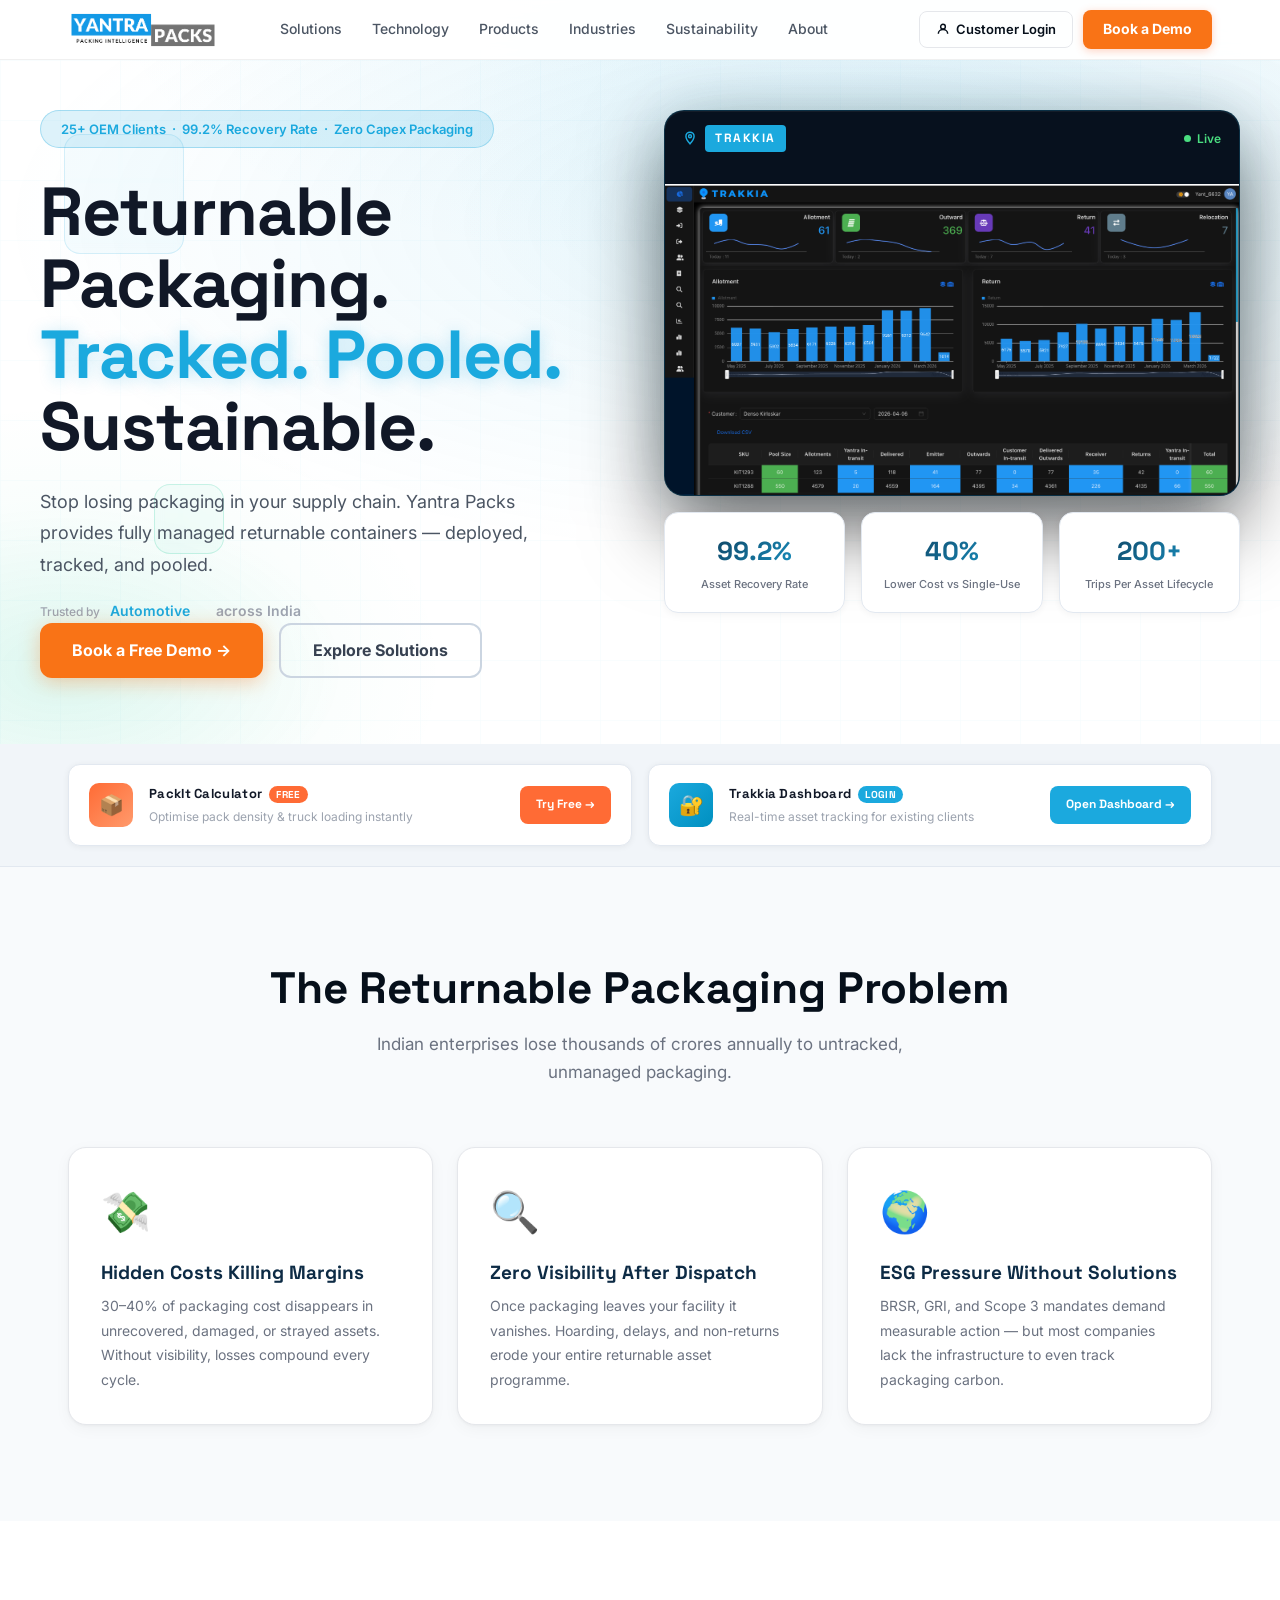
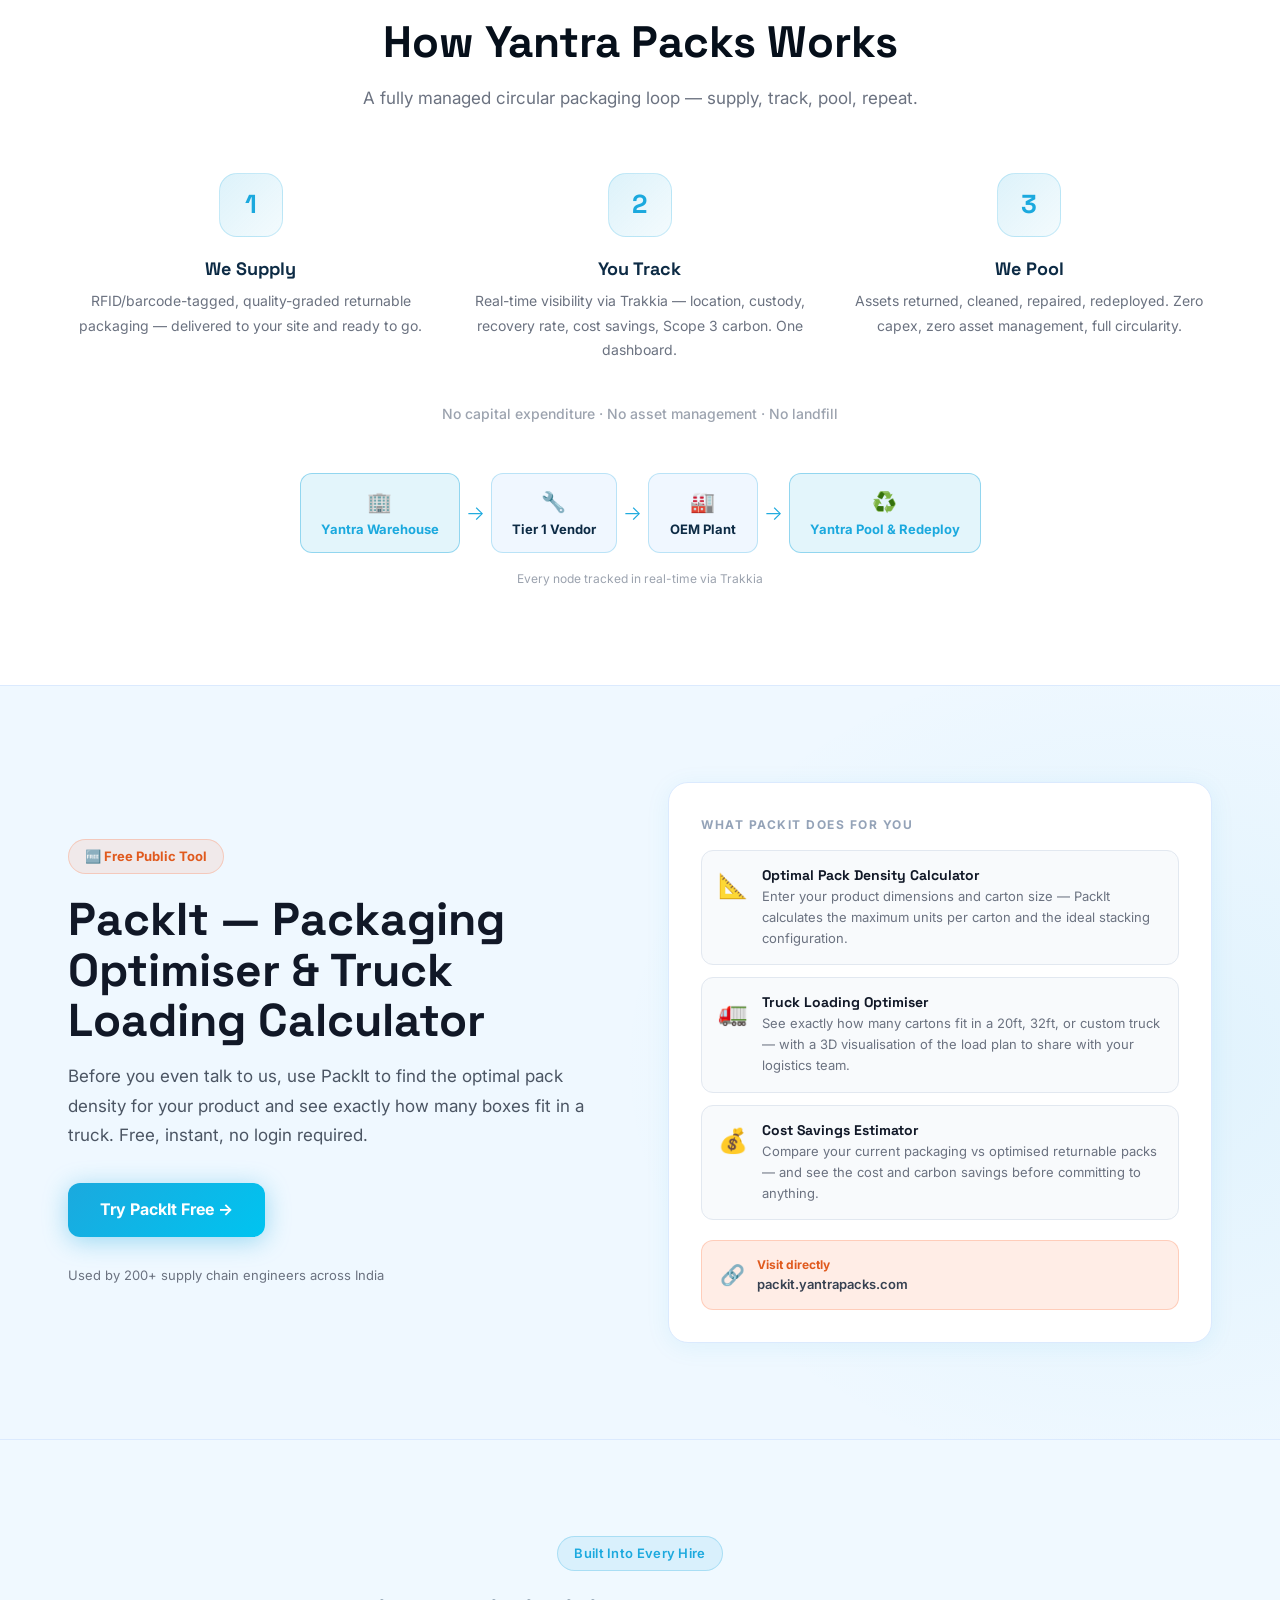
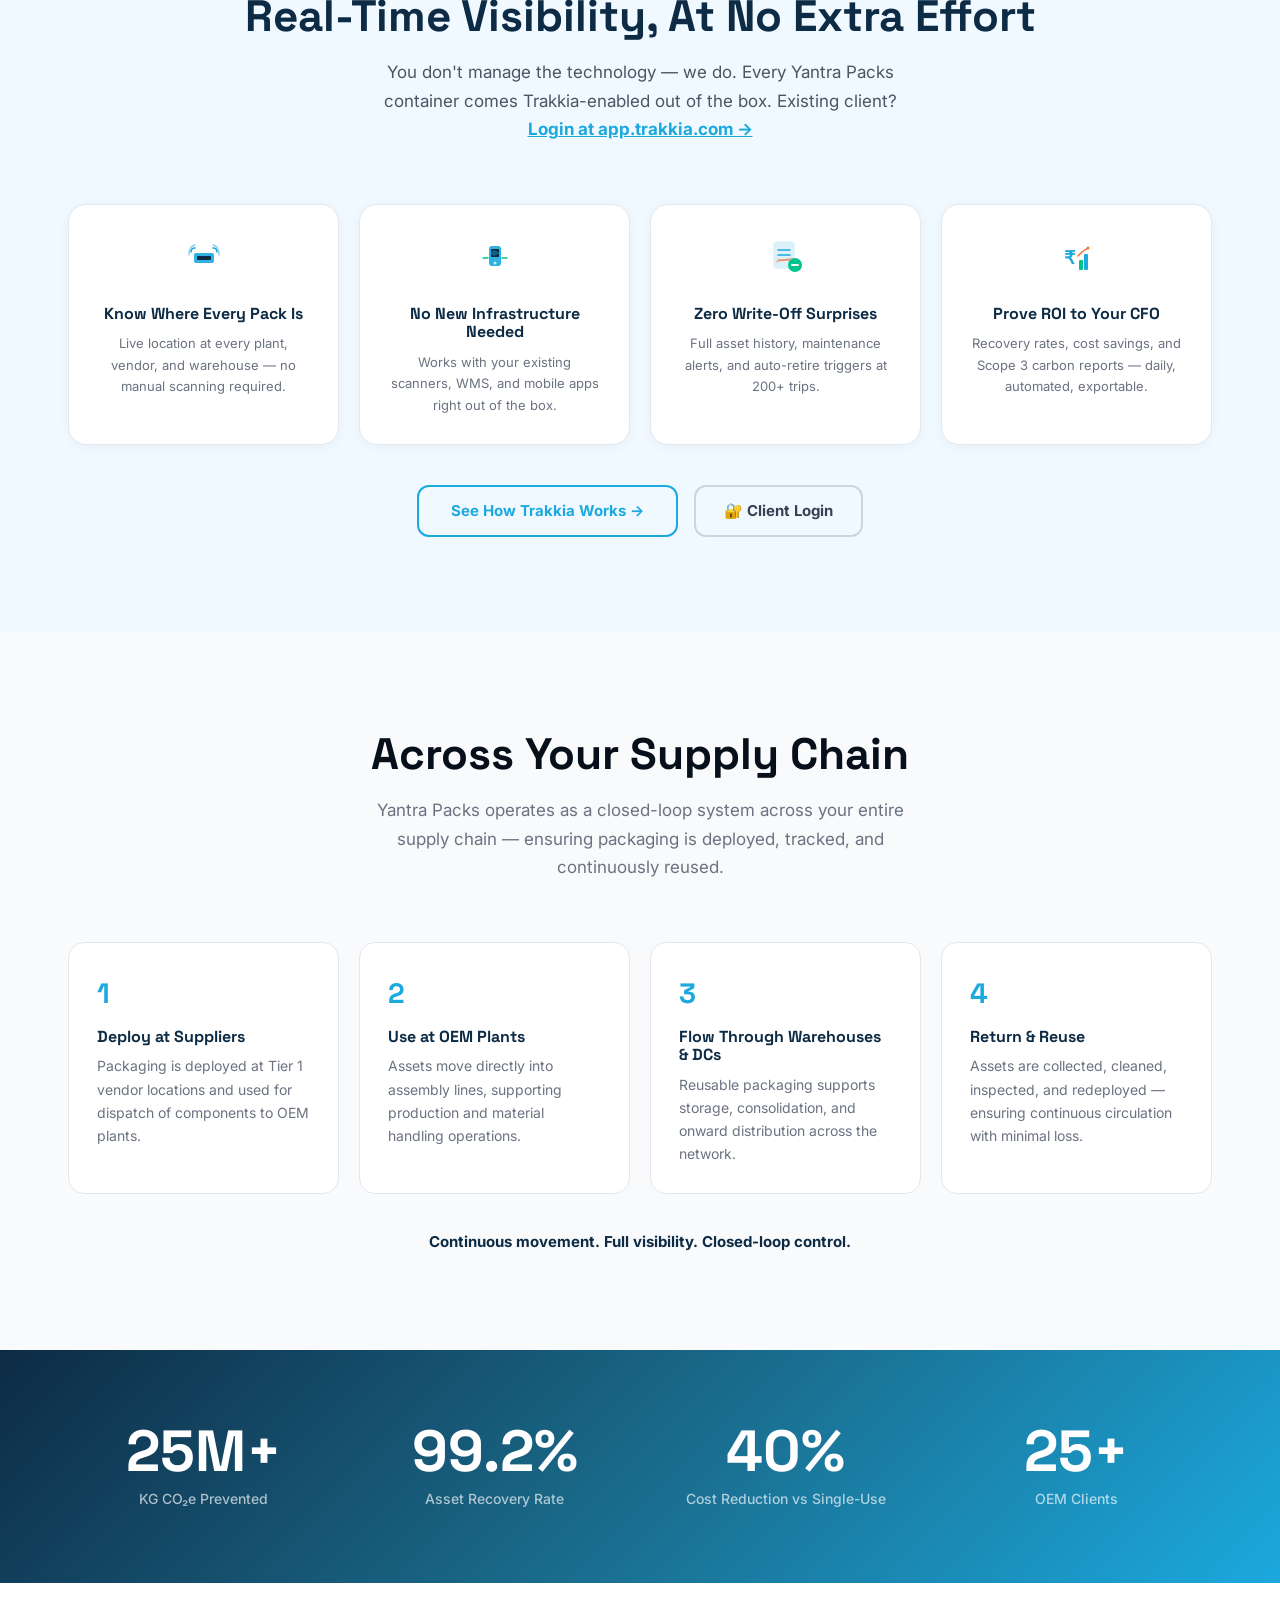
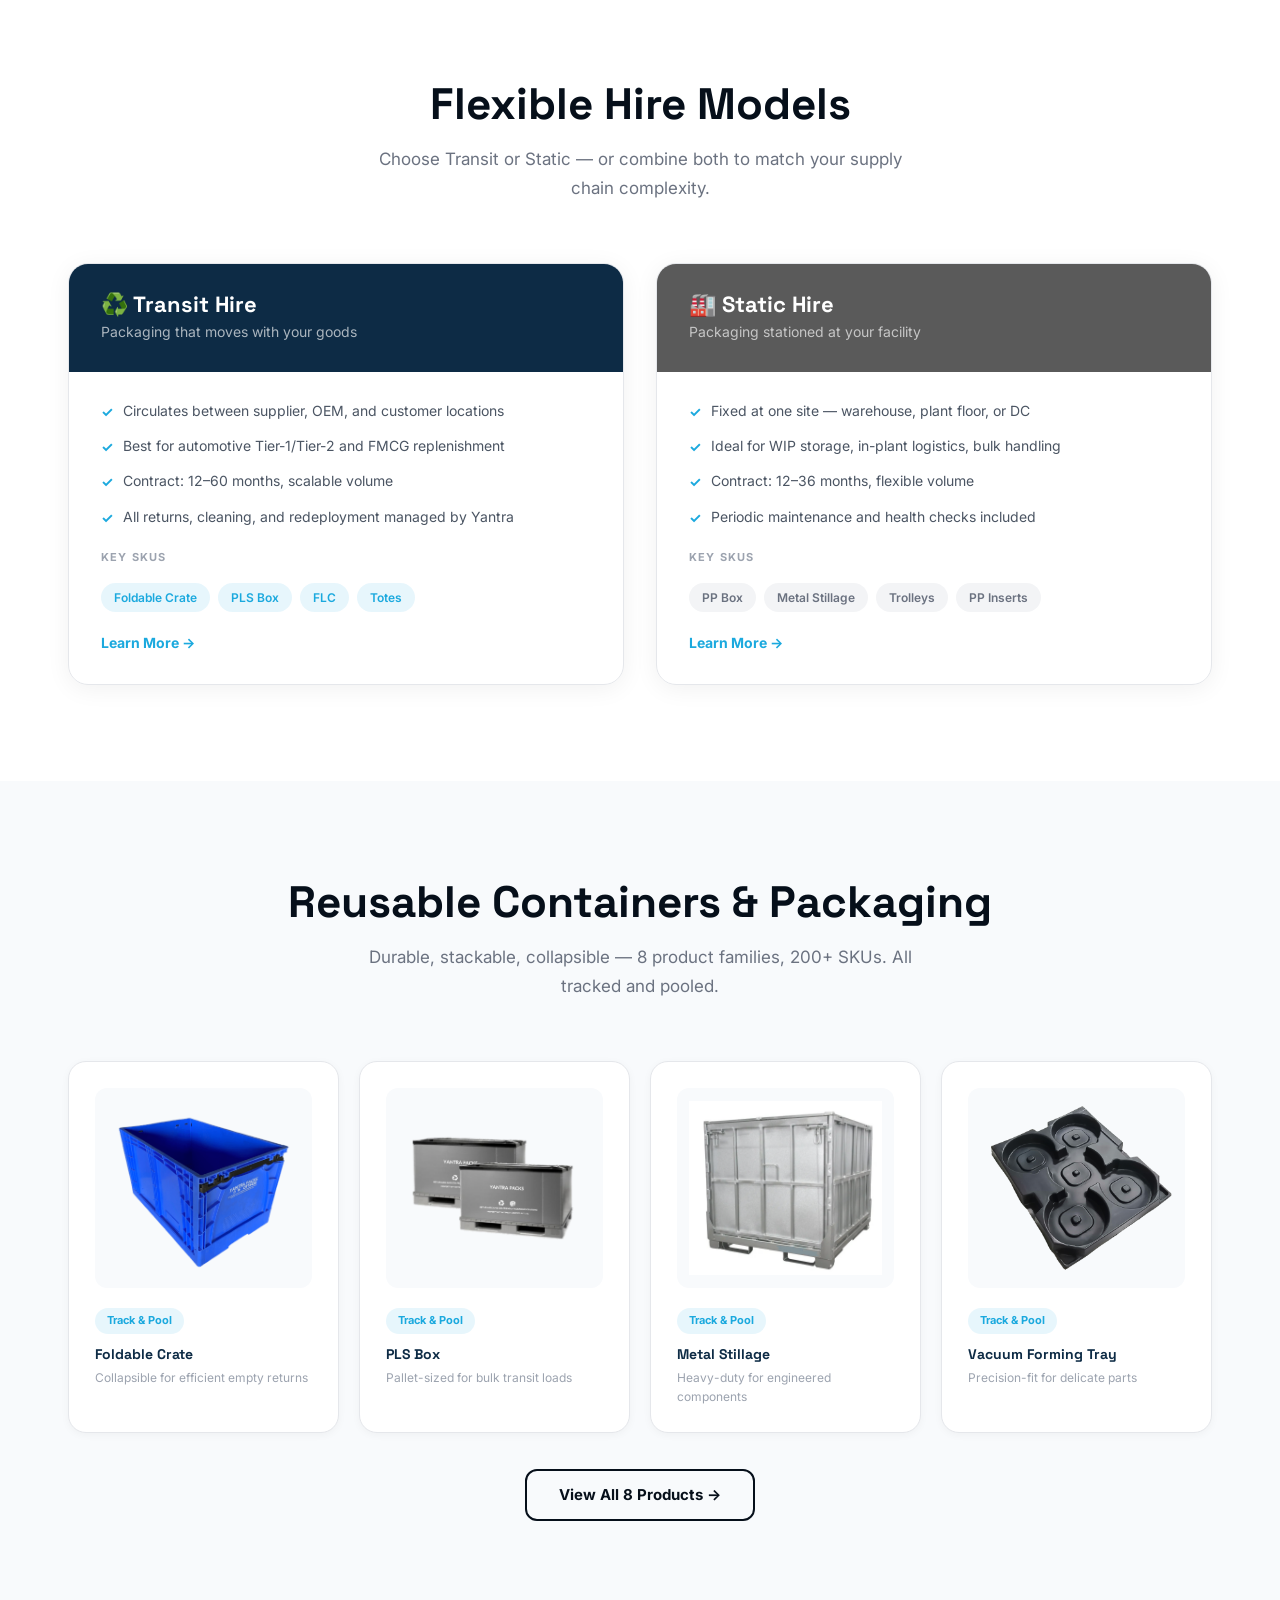
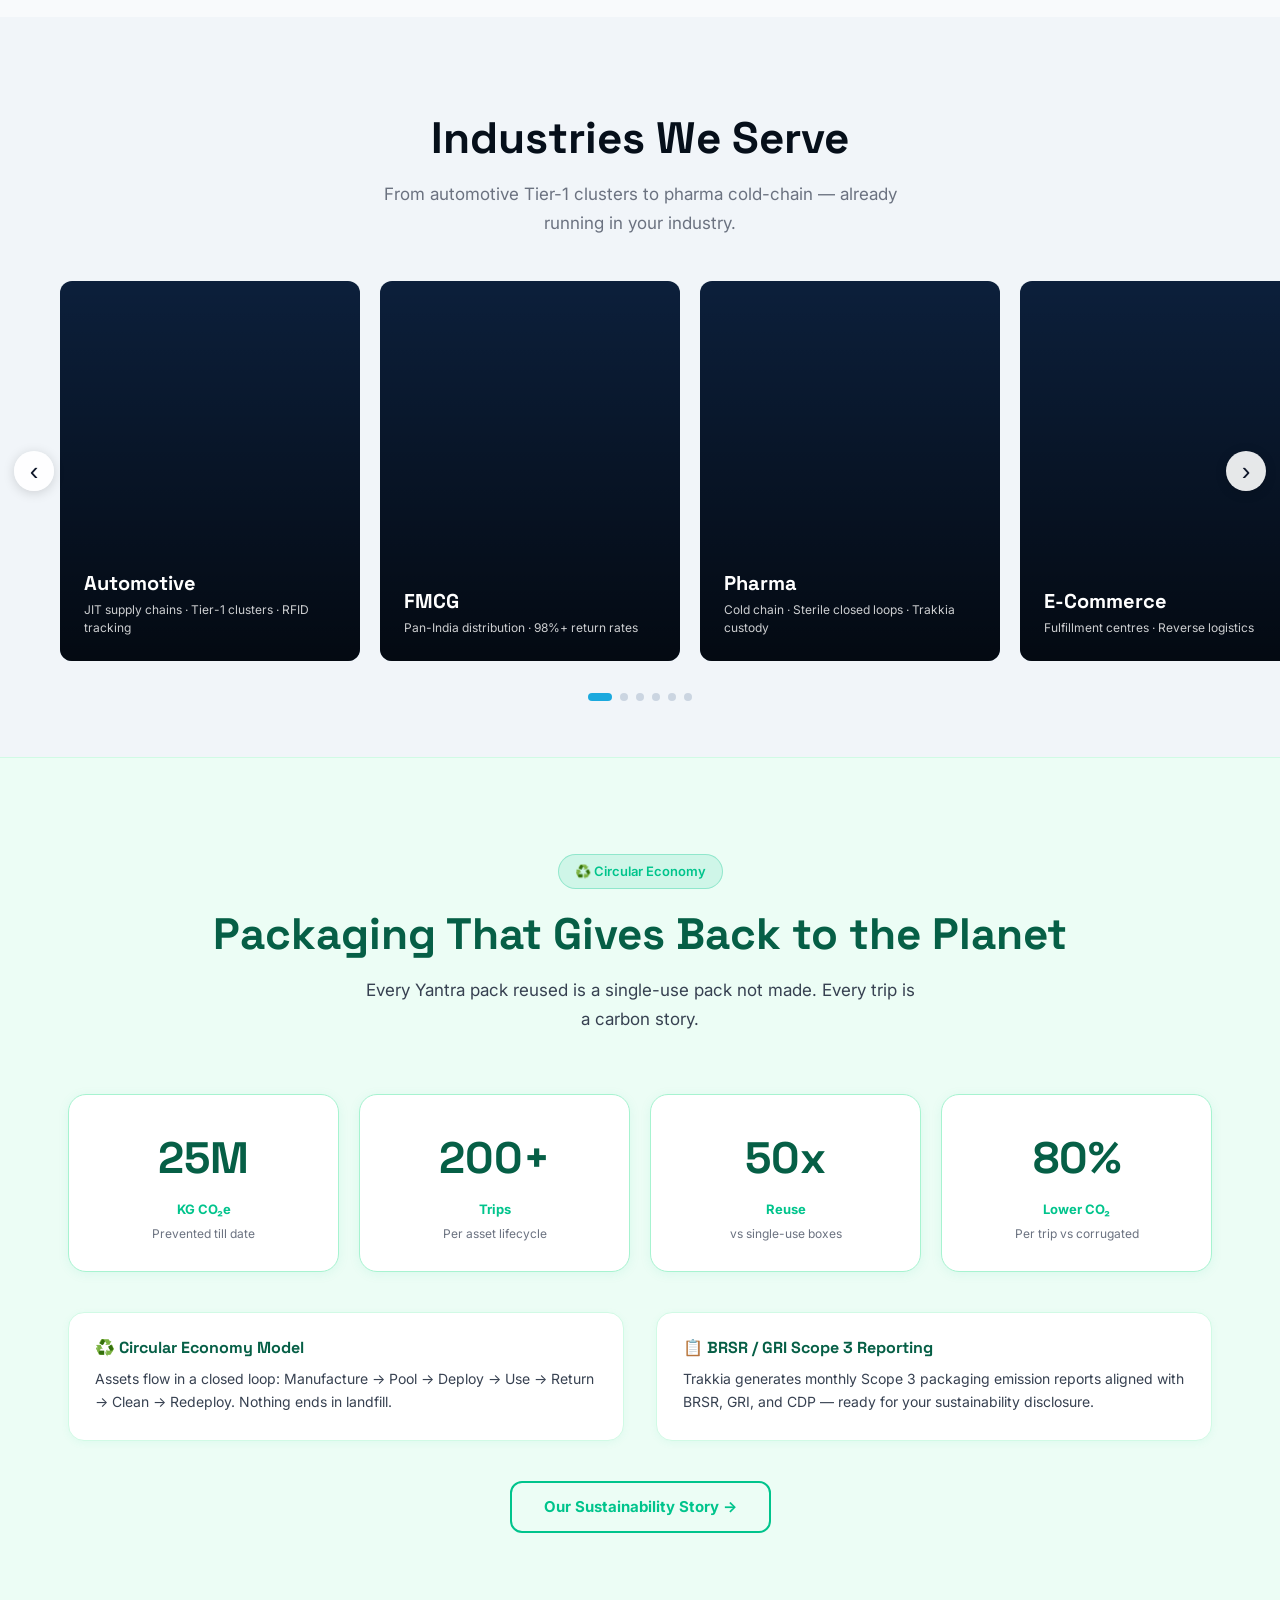
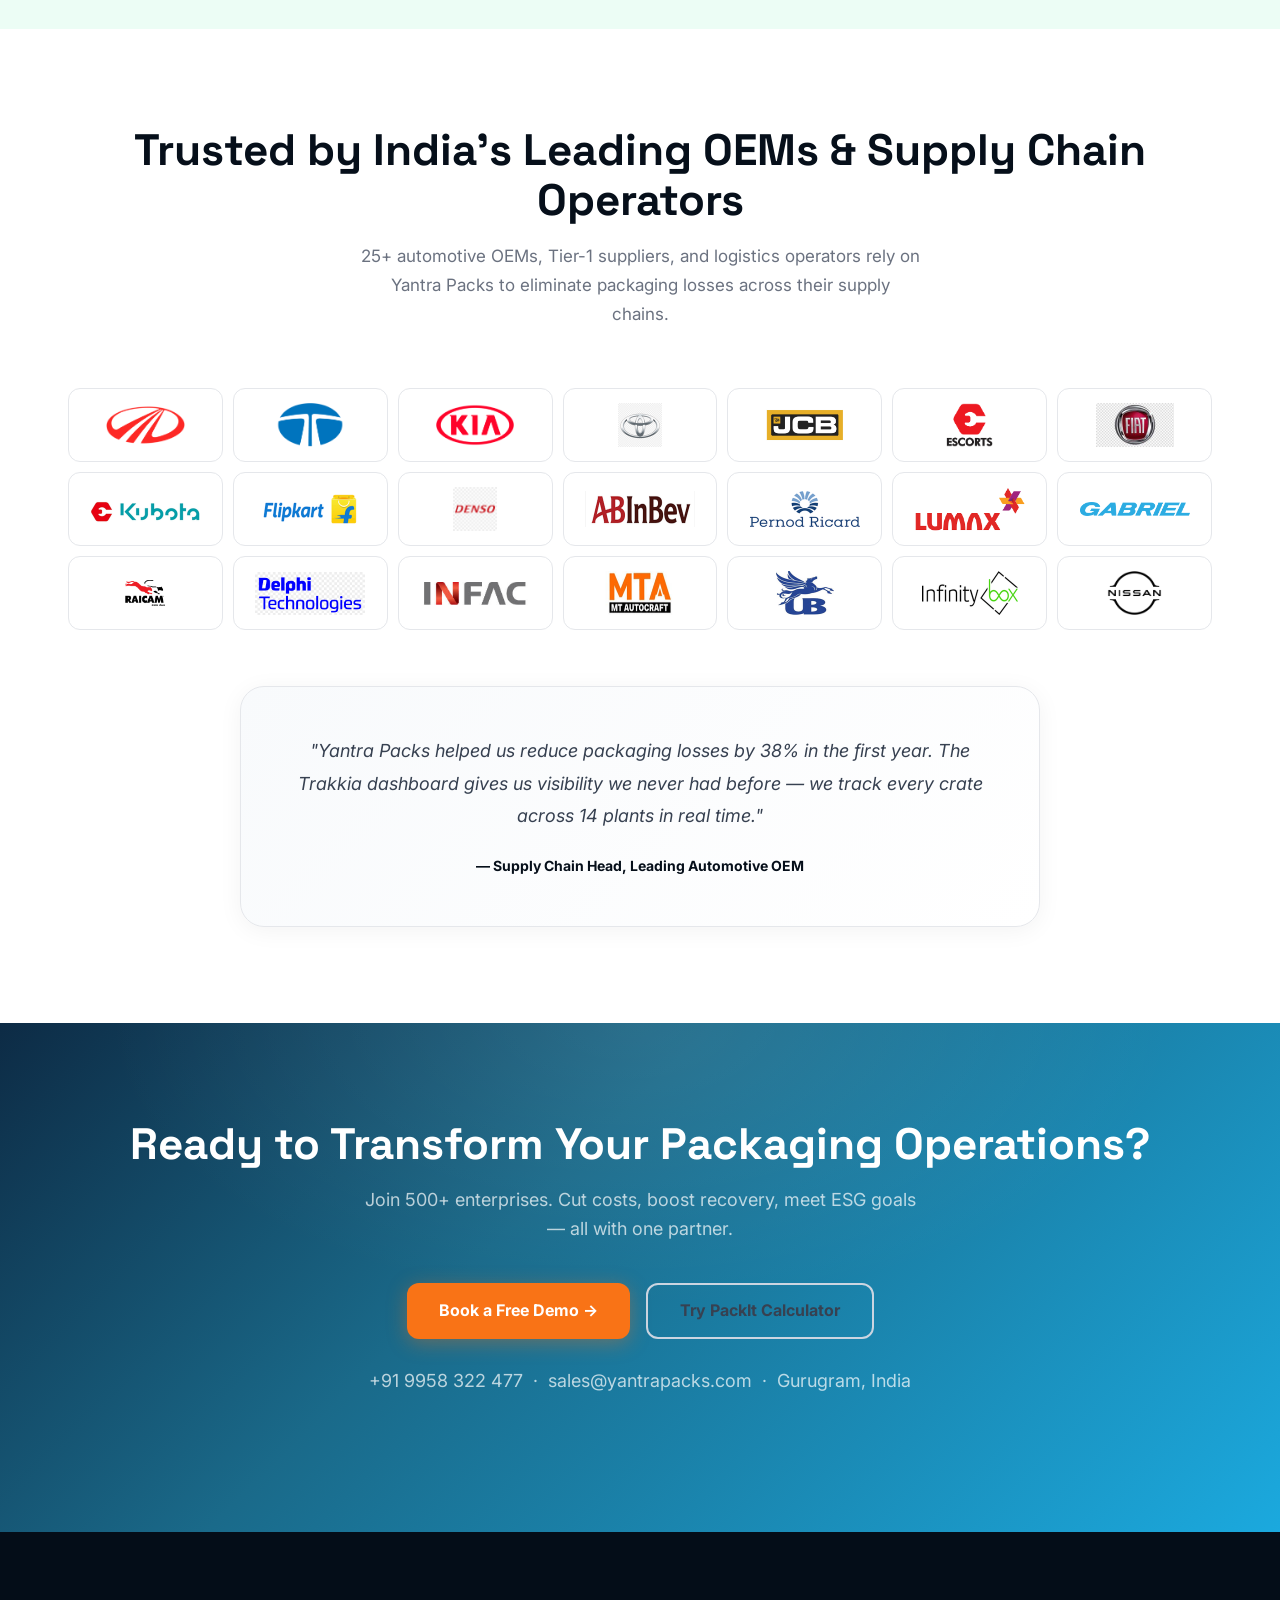
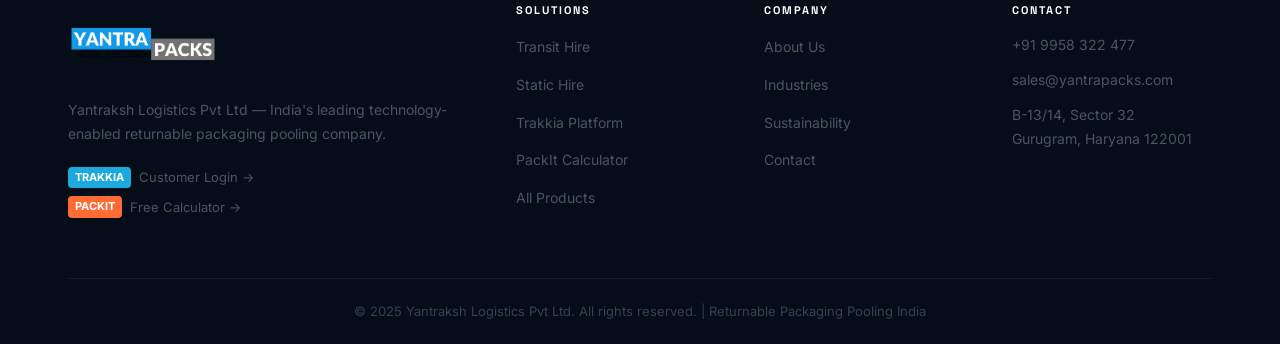
==== commit c6bbb615: "Redesign v2: full light-mode theme — white hero, pastel sections Complete visual overhaul of the hom" ====
--- a/index.html
+++ b/index.html
@@ -81,7 +81,7 @@
               <span>Automotive</span>
             </span>
           </span>
-          <span style="color:rgba(255,255,255,0.3)">across India</span>
+          <span style="color:#9ca3af">across India</span>
         </div>
         <div class="hero-btns">
           <a href="contact.html" class="btn-primary">Book a Free Demo →</a>
@@ -224,16 +224,16 @@
     <div class="grid-2" style="align-items:center;gap:56px;">
       <div>
         <div class="packit-badge">🆓 Free Public Tool</div>
-        <h2 style="font-size:clamp(30px,4vw,46px);font-weight:900;color:#fff;line-height:1.1;margin-bottom:16px;">PackIt — Packaging Optimiser &amp; Truck Loading Calculator</h2>
-        <p style="font-size:17px;color:rgba(147,197,253,0.8);line-height:1.75;margin-bottom:32px;">Before you even talk to us, use PackIt to find the optimal pack density for your product and see exactly how many boxes fit in a truck. Free, instant, no login required.</p>
+        <h2 style="font-size:clamp(30px,4vw,46px);font-weight:900;color:#111827;line-height:1.1;margin-bottom:16px;">PackIt — Packaging Optimiser &amp; Truck Loading Calculator</h2>
+        <p style="font-size:17px;color:#4b5563;line-height:1.75;margin-bottom:32px;">Before you even talk to us, use PackIt to find the optimal pack density for your product and see exactly how many boxes fit in a truck. Free, instant, no login required.</p>
         <a href="https://packit.yantrapacks.com" target="_blank" rel="noopener" class="btn-packit" style="margin-bottom:20px;">
           Try PackIt Free →
         </a>
-        <p style="font-size:13px;color:rgba(147,197,253,0.5);margin-top:8px;">Used by 200+ supply chain engineers across India</p>
+        <p style="font-size:13px;color:#6b7280;margin-top:8px;">Used by 200+ supply chain engineers across India</p>
       </div>
       <div>
         <div class="packit-card">
-          <div style="font-size:12px;font-weight:700;color:rgba(147,197,253,0.5);text-transform:uppercase;letter-spacing:1.5px;margin-bottom:16px;">What PackIt does for you</div>
+          <div style="font-size:12px;font-weight:700;color:#94a3b8;text-transform:uppercase;letter-spacing:1.5px;margin-bottom:16px;">What PackIt does for you</div>
           <div class="packit-feature">
             <div class="packit-feature-icon">📐</div>
             <div class="packit-feature-text">
@@ -258,8 +258,8 @@
           <div style="margin-top:20px;padding:14px 18px;background:rgba(255,107,53,0.12);border:1px solid rgba(255,107,53,0.25);border-radius:12px;display:flex;align-items:center;gap:12px;">
             <div style="font-size:20px;">🔗</div>
             <div>
-              <div style="font-size:12px;font-weight:700;color:#ff8c5a;">Visit directly</div>
-              <div style="font-size:13px;color:rgba(255,255,255,0.8);font-weight:600;">packit.yantrapacks.com</div>
+              <div style="font-size:12px;font-weight:700;color:#e05a1e;">Visit directly</div>
+              <div style="font-size:13px;color:#374151;font-weight:600;">packit.yantrapacks.com</div>
             </div>
           </div>
         </div>
@@ -468,8 +468,8 @@
   <div class="container">
     <div class="section-header text-center fu">
       <span class="sustain-tag">♻️ Circular Economy</span>
-      <h2 class="section-title white">Packaging That Gives Back to the Planet</h2>
-      <p class="section-sub" style="color:rgba(134,239,172,0.8);margin:0 auto;">Every Yantra pack reused is a single-use pack not made. Every trip is a carbon story.</p>
+      <h2 class="section-title" style="color:#065f46;">Packaging That Gives Back to the Planet</h2>
+      <p class="section-sub" style="color:#374151;margin:0 auto;">Every Yantra pack reused is a single-use pack not made. Every trip is a carbon story.</p>
     </div>
     <div class="grid-4" style="margin-bottom:40px;">
       <div class="eco-stat fu"><div class="num">25M</div><div class="unit">KG CO₂e</div><div class="desc">Prevented till date</div></div>
--- a/css/style.css
+++ b/css/style.css
@@ -128,11 +128,11 @@
 .btn-primary:active { transform: translateY(-1px) scale(0.99); }
 .btn-outline-white {
   display: inline-flex; align-items: center; gap: 8px;
-  border: 2px solid rgba(255,255,255,0.35); color: #fff;
+  border: 2px solid #cbd5e1; color: #374151;
   padding: 13px 32px; border-radius: 12px;
   font-weight: 700; font-size: 16px; transition: all 0.2s;
 }
-.btn-outline-white:hover { background: rgba(255,255,255,0.12); border-color: rgba(255,255,255,0.6); }
+.btn-outline-white:hover { background: #f1f5f9; border-color: #94a3b8; }
 .btn-outline-navy {
   display: inline-flex; align-items: center; gap: 8px;
   border: 2px solid var(--navy); color: var(--navy);
@@ -153,19 +153,19 @@
   position: relative; height: calc(100vh - 156px); min-height: 500px;
   display: flex; align-items: center;
   padding-top: 60px; overflow: hidden;
-  background: var(--navy);
+  background: #ffffff;
 }
 .hero::before {
   content: "";
   position: absolute; inset: 0;
   background:
-    radial-gradient(ellipse 80% 60% at 60% 40%, rgba(27,169,222,0.15) 0%, transparent 70%),
-    radial-gradient(ellipse 50% 50% at 10% 80%, rgba(0,196,140,0.07) 0%, transparent 60%),
-    radial-gradient(ellipse 50% 40% at 85% 15%, rgba(139,92,246,0.12) 0%, transparent 65%);
+    radial-gradient(ellipse 70% 80% at 80% 20%, rgba(27,169,222,0.08) 0%, transparent 65%),
+    radial-gradient(ellipse 50% 60% at 5% 90%, rgba(0,196,140,0.06) 0%, transparent 60%),
+    radial-gradient(ellipse 60% 50% at 50% 0%, rgba(27,169,222,0.05) 0%, transparent 70%);
 }
 .hero-grid {
-  position: absolute; inset: 0; opacity: 0.035;
-  background-image: linear-gradient(var(--primary) 1px, transparent 1px), linear-gradient(90deg, var(--primary) 1px, transparent 1px);
+  position: absolute; inset: 0; opacity: 0.04;
+  background-image: linear-gradient(rgba(27,169,222,0.6) 1px, transparent 1px), linear-gradient(90deg, rgba(27,169,222,0.6) 1px, transparent 1px);
   background-size: 60px 60px;
 }
 .hero-content { position: relative; z-index: 1; padding: 28px 0; }
@@ -178,22 +178,22 @@
 }
 .hero h1 {
   font-size: clamp(40px,5.5vw,68px); font-weight: 900;
-  color: #fff; line-height: 1.05; margin-bottom: 24px;
+  color: #111827; line-height: 1.05; margin-bottom: 24px;
   letter-spacing: -1px;
 }
-.hero-sub { font-size: 18px; color: rgba(255,255,255,0.65); line-height: 1.75; margin-bottom: 20px; max-width: 520px; }
+.hero-sub { font-size: 18px; color: #4b5563; line-height: 1.75; margin-bottom: 20px; max-width: 520px; }
 .hero-btns { display: flex; gap: 16px; flex-wrap: wrap; margin-bottom: 16px; }
 .hero-stats { display: grid; grid-template-columns: repeat(3,1fr); gap: 16px; max-width: 100%; }
 .stat-badge {
-  background: rgba(255,255,255,0.06);
-  border: 1px solid rgba(255,255,255,0.12);
+  background: #ffffff;
+  border: 1px solid #e2e8f0;
   border-radius: 14px; padding: 18px 14px; text-align: center;
-  backdrop-filter: blur(8px);
+  box-shadow: 0 2px 10px rgba(0,0,0,0.05);
   transition: all 0.3s;
 }
-.stat-badge:hover { background: rgba(255,255,255,0.1); border-color: rgba(27,169,222,0.4); }
-.stat-badge .num { font-size: 26px; font-weight: 900; font-family: "Space Grotesk",sans-serif; background: linear-gradient(135deg,#fff 0%,var(--primary) 100%); -webkit-background-clip:text; -webkit-text-fill-color:transparent; background-clip:text; }
-.stat-badge .lbl { font-size: 11px; color: rgba(255,255,255,0.5); margin-top: 4px; font-weight: 500; }
+.stat-badge:hover { background: #eff8ff; border-color: rgba(27,169,222,0.4); box-shadow: 0 6px 20px rgba(27,169,222,0.12); }
+.stat-badge .num { font-size: 26px; font-weight: 900; font-family: "Space Grotesk",sans-serif; background: linear-gradient(135deg,#0D2B45 0%,var(--primary) 100%); -webkit-background-clip:text; -webkit-text-fill-color:transparent; background-clip:text; }
+.stat-badge .lbl { font-size: 11px; color: #6b7280; margin-top: 4px; font-weight: 500; }
 
 /* ---- Dashboard Mockup ---- */
 .dashboard-mock {
@@ -290,7 +290,7 @@
 .feature-tile p { color: #6b7280; font-size: 13px; line-height: 1.65; }
 
 /* ---- Impact band ---- */
-.impact-band { background: linear-gradient(135deg, var(--navy) 0%, #1a4a6e 50%, var(--primary) 100%); padding: 72px 0; }
+.impact-band { background: linear-gradient(135deg, #0D2B45 0%, #1a6a8a 50%, var(--primary) 100%); padding: 72px 0; }
 .impact-stat .big { font-size: clamp(40px,5vw,58px); font-weight: 900; color: #fff; font-family:"Space Grotesk",sans-serif; line-height: 1; }
 .impact-stat .lbl { font-size: 14px; color: rgba(255,255,255,0.65); font-weight: 500; margin-top: 8px; }
 
@@ -390,38 +390,40 @@
 
 /* ---- PackIt Section ---- */
 .packit-section {
-  background: linear-gradient(135deg, #0a1628 0%, #0d2240 40%, #0f3458 100%);
+  background: #eff8ff;
+  border-top: 1px solid #dbeafe;
+  border-bottom: 1px solid #dbeafe;
   padding: 96px 0; position: relative; overflow: hidden;
 }
 .packit-section::before {
   content: ""; position: absolute; inset: 0;
-  background: radial-gradient(ellipse 60% 80% at 90% 50%, rgba(27,169,222,0.12) 0%, transparent 70%);
+  background: radial-gradient(ellipse 60% 80% at 90% 50%, rgba(27,169,222,0.07) 0%, transparent 70%);
 }
 .packit-badge {
   display: inline-flex; align-items: center; gap: 8px;
-  background: rgba(255,107,53,0.15); color: #ff8c5a;
-  border: 1px solid rgba(255,107,53,0.3);
+  background: rgba(255,107,53,0.1); color: #e05a1e;
+  border: 1px solid rgba(255,107,53,0.25);
   padding: 6px 16px; border-radius: 99px;
   font-size: 13px; font-weight: 700; margin-bottom: 20px;
 }
 .packit-card {
-  background: rgba(255,255,255,0.04);
-  border: 1px solid rgba(255,255,255,0.1);
+  background: #ffffff;
+  border: 1px solid #dbeafe;
   border-radius: 20px; padding: 32px;
-  backdrop-filter: blur(10px);
+  box-shadow: 0 4px 24px rgba(27,169,222,0.08);
 }
 .packit-feature {
   display: flex; align-items: flex-start; gap: 14px;
-  background: rgba(255,255,255,0.04);
-  border: 1px solid rgba(255,255,255,0.07);
+  background: #f8fafc;
+  border: 1px solid #e2e8f0;
   border-radius: 12px; padding: 16px;
   margin-bottom: 12px;
   transition: all 0.2s;
 }
-.packit-feature:hover { background: rgba(255,255,255,0.08); border-color: rgba(27,169,222,0.3); }
+.packit-feature:hover { background: #eff8ff; border-color: rgba(27,169,222,0.4); }
 .packit-feature-icon { font-size: 24px; flex-shrink: 0; }
-.packit-feature-text h4 { color: #fff; font-size: 14px; font-weight: 700; margin-bottom: 3px; }
-.packit-feature-text p { color: rgba(147,197,253,0.7); font-size: 13px; }
+.packit-feature-text h4 { color: #111827; font-size: 14px; font-weight: 700; margin-bottom: 3px; }
+.packit-feature-text p { color: #6b7280; font-size: 13px; }
 .btn-packit {
   display: inline-flex; align-items: center; gap: 8px;
   background: linear-gradient(135deg, var(--primary), #00c4f0);
@@ -433,33 +435,35 @@
 .btn-packit:hover { transform: translateY(-2px); box-shadow: 0 8px 32px rgba(27,169,222,0.55); }
 
 /* ---- Sustainability ---- */
-.sustain-section { background: #071a0f; padding: 96px 0; }
+.sustain-section { background: #ecfdf5; border-top: 1px solid #d1fae5; padding: 96px 0; }
 .sustain-tag {
   display: inline-flex; align-items: center; gap: 8px;
   background: rgba(0,196,140,0.12); color: var(--eco);
-  border: 1px solid rgba(0,196,140,0.25);
+  border: 1px solid rgba(0,196,140,0.3);
   padding: 6px 16px; border-radius: 99px;
   font-size: 13px; font-weight: 600; margin-bottom: 20px;
 }
 .eco-stat {
-  background: rgba(0,196,140,0.08);
-  border: 1px solid rgba(0,196,140,0.18);
+  background: #ffffff;
+  border: 1px solid #a7f3d0;
   border-radius: 18px; padding: 28px; text-align: center;
   transition: all 0.3s;
-}
-.eco-stat:hover { background: rgba(0,196,140,0.14); transform: translateY(-3px); }
-.eco-stat .num { font-size: 44px; font-weight: 900; color: #fff; font-family:"Space Grotesk",sans-serif; }
+  box-shadow: 0 2px 12px rgba(0,196,140,0.08);
+}
+.eco-stat:hover { background: #f0fdf4; border-color: var(--eco); transform: translateY(-3px); box-shadow: 0 8px 24px rgba(0,196,140,0.15); }
+.eco-stat .num { font-size: 44px; font-weight: 900; color: #065f46; font-family:"Space Grotesk",sans-serif; }
 .eco-stat .unit { font-size: 13px; font-weight: 700; color: var(--eco); margin-top: 6px; }
-.eco-stat .desc { font-size: 12px; color: rgba(134,239,172,0.7); margin-top: 4px; }
+.eco-stat .desc { font-size: 12px; color: #6b7280; margin-top: 4px; }
 .eco-feature {
-  background: rgba(255,255,255,0.04);
-  border: 1px solid rgba(255,255,255,0.08);
+  background: #ffffff;
+  border: 1px solid #d1fae5;
   border-radius: 16px; padding: 26px;
   transition: all 0.3s;
-}
-.eco-feature:hover { background: rgba(255,255,255,0.07); border-color: rgba(0,196,140,0.3); }
-.eco-feature h3 { color: #fff; font-weight: 700; margin-bottom: 10px; font-size: 16px; }
-.eco-feature p { color: rgba(134,239,172,0.75); font-size: 14px; line-height: 1.65; }
+  box-shadow: 0 2px 8px rgba(0,196,140,0.06);
+}
+.eco-feature:hover { background: #f0fdf4; border-color: rgba(0,196,140,0.5); transform: translateY(-2px); }
+.eco-feature h3 { color: #065f46; font-weight: 700; margin-bottom: 10px; font-size: 16px; }
+.eco-feature p { color: #374151; font-size: 14px; line-height: 1.65; }
 
 /* ---- Customers ---- */
 .customer-tile {
@@ -474,8 +478,8 @@
 .testimonial cite { font-size: 14px; font-weight: 700; color: var(--navy); font-style: normal; }
 
 /* ---- CTA Band ---- */
-.cta-band { background: linear-gradient(135deg, var(--navy) 0%, #0f3d5c 50%, #1a4a6e 100%); padding: 96px 0; text-align: center; position: relative; overflow: hidden; }
-.cta-band::before { content:""; position:absolute; inset:0; background: radial-gradient(ellipse 60% 80% at 50% 0%, rgba(27,169,222,0.15) 0%, transparent 70%); }
+.cta-band { background: linear-gradient(135deg, #0D2B45 0%, #1a6a8a 40%, var(--primary) 100%); padding: 96px 0; text-align: center; position: relative; overflow: hidden; }
+.cta-band::before { content:""; position:absolute; inset:0; background: radial-gradient(ellipse 60% 80% at 50% 0%, rgba(255,255,255,0.08) 0%, transparent 70%); }
 .cta-band .container { position: relative; }
 .cta-band h2 { font-size: clamp(28px,4vw,44px); font-weight: 900; color: #fff; margin-bottom: 16px; }
 .cta-band p { font-size: 18px; color: rgba(255,255,255,0.7); margin-bottom: 40px; max-width: 560px; margin-left: auto; margin-right: auto; }
@@ -520,7 +524,7 @@
 /* Applied directly to word-reveal spans so gradient-clip works */
 .hero-accent {
   color: #1BA9DE;
-  text-shadow: 0 0 40px rgba(27,169,222,0.4);
+  text-shadow: 0 2px 16px rgba(27,169,222,0.25);
 }
 
 /* ---- Industry Ticker ---- */
@@ -530,7 +534,7 @@
   color: rgba(255,255,255,0.55);
   margin-top: 20px; flex-wrap: wrap;
 }
-.industry-ticker-label { color: rgba(255,255,255,0.35); font-size: 12px; font-weight: 500; }
+.industry-ticker-label { color: #9ca3af; font-size: 12px; font-weight: 500; }
 .ticker-word {
   position: relative; display: inline-block;
   color: var(--primary);
@@ -613,7 +617,7 @@
   .packit-section .grid-2 { grid-template-columns: 1fr; }
   .cta-btns { flex-direction: column; align-items: center; }
   .hero-btns { flex-direction: column; }
-  .btn-primary, .btn-outline-white { width: 100%; justify-content: center; }
+  .btn-primary, .btn-outline-white, .btn-outline-navy { width: 100%; justify-content: center; }
   .testimonial { padding: 32px 24px; }
 }
 @media (max-width: 480px) {
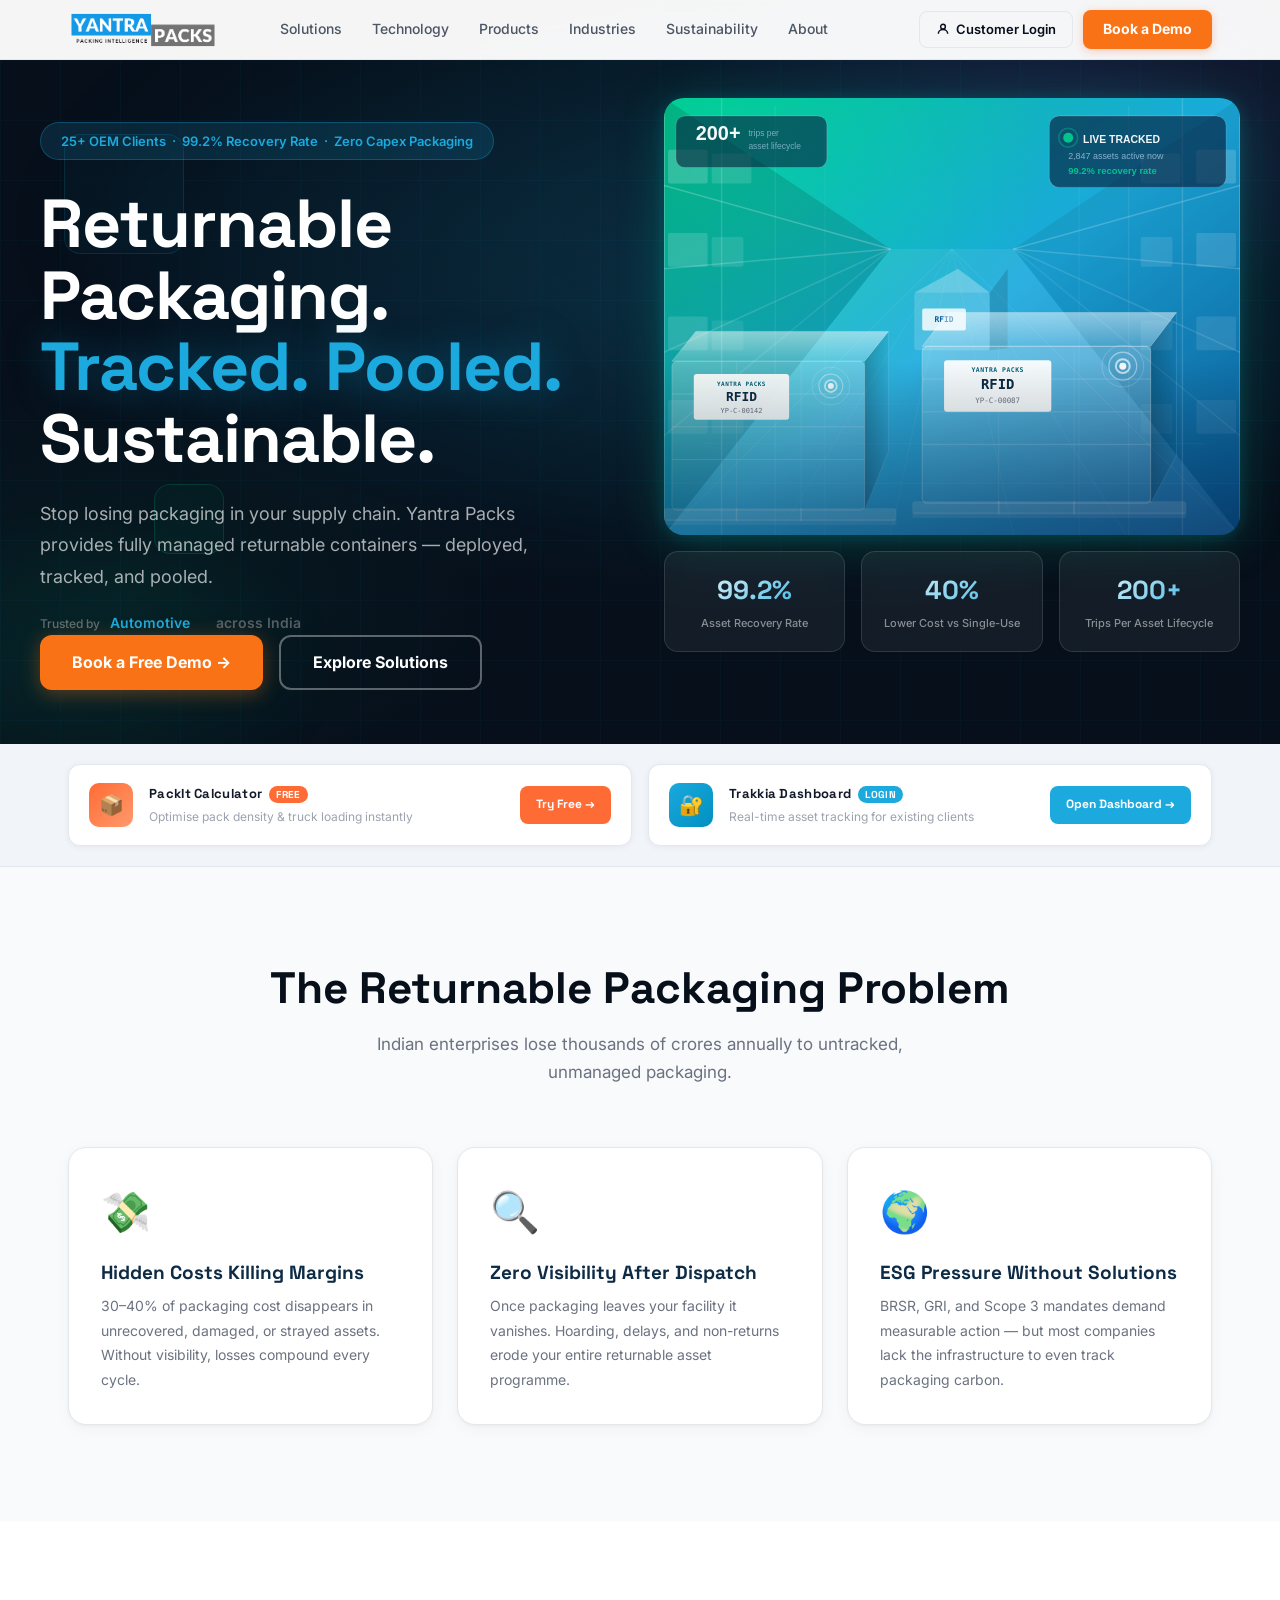
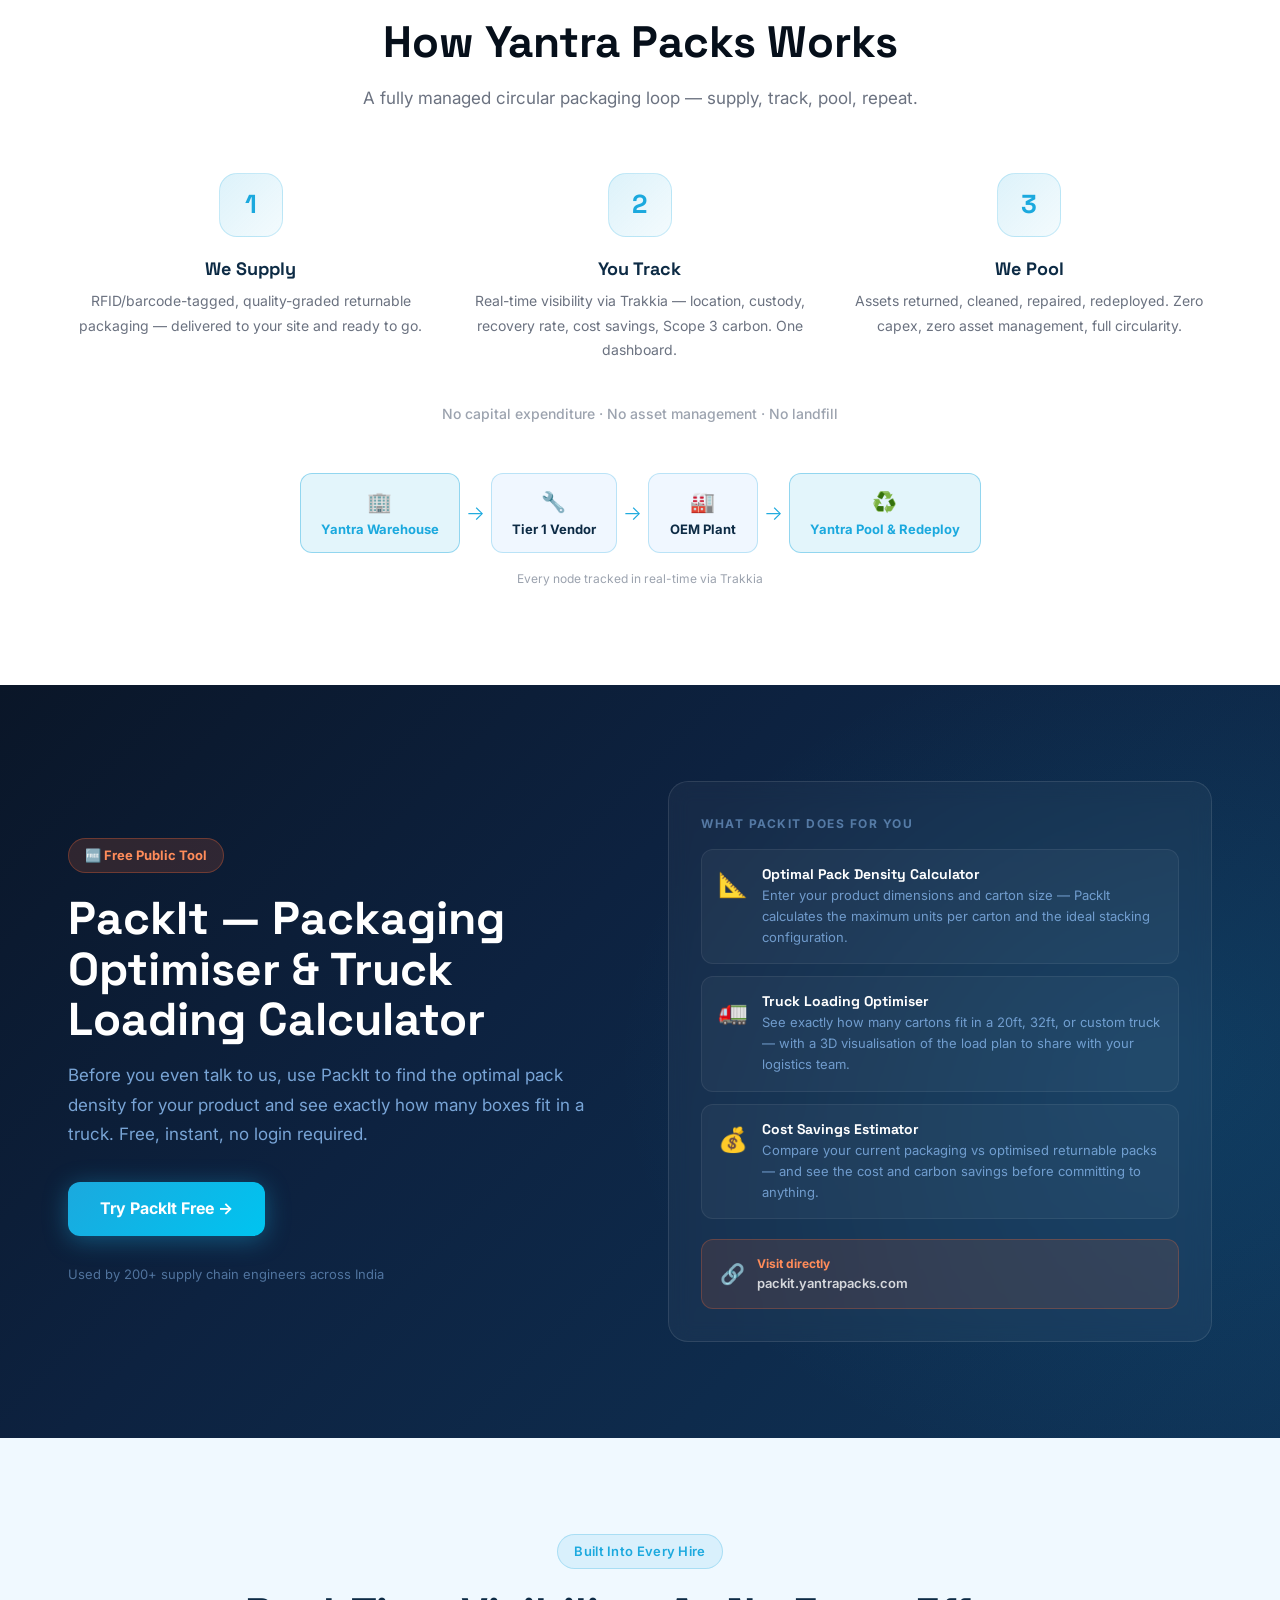
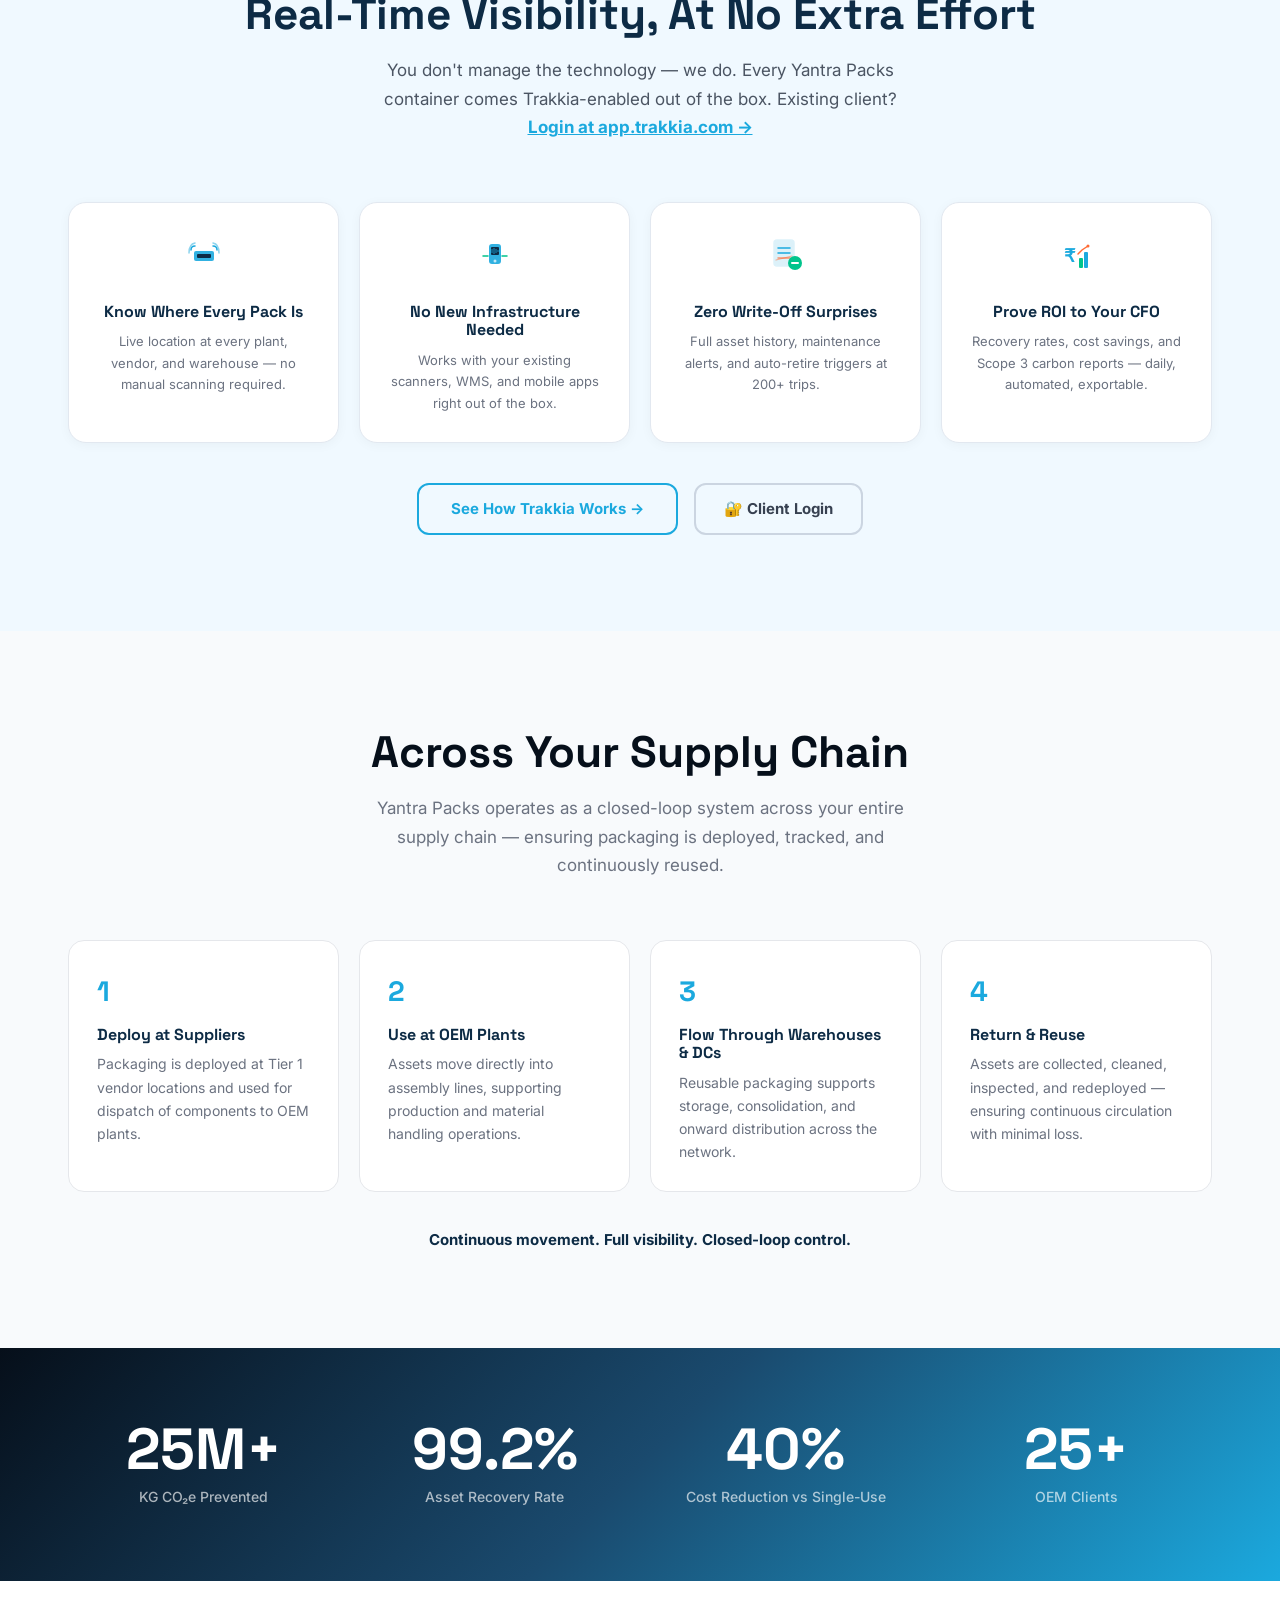
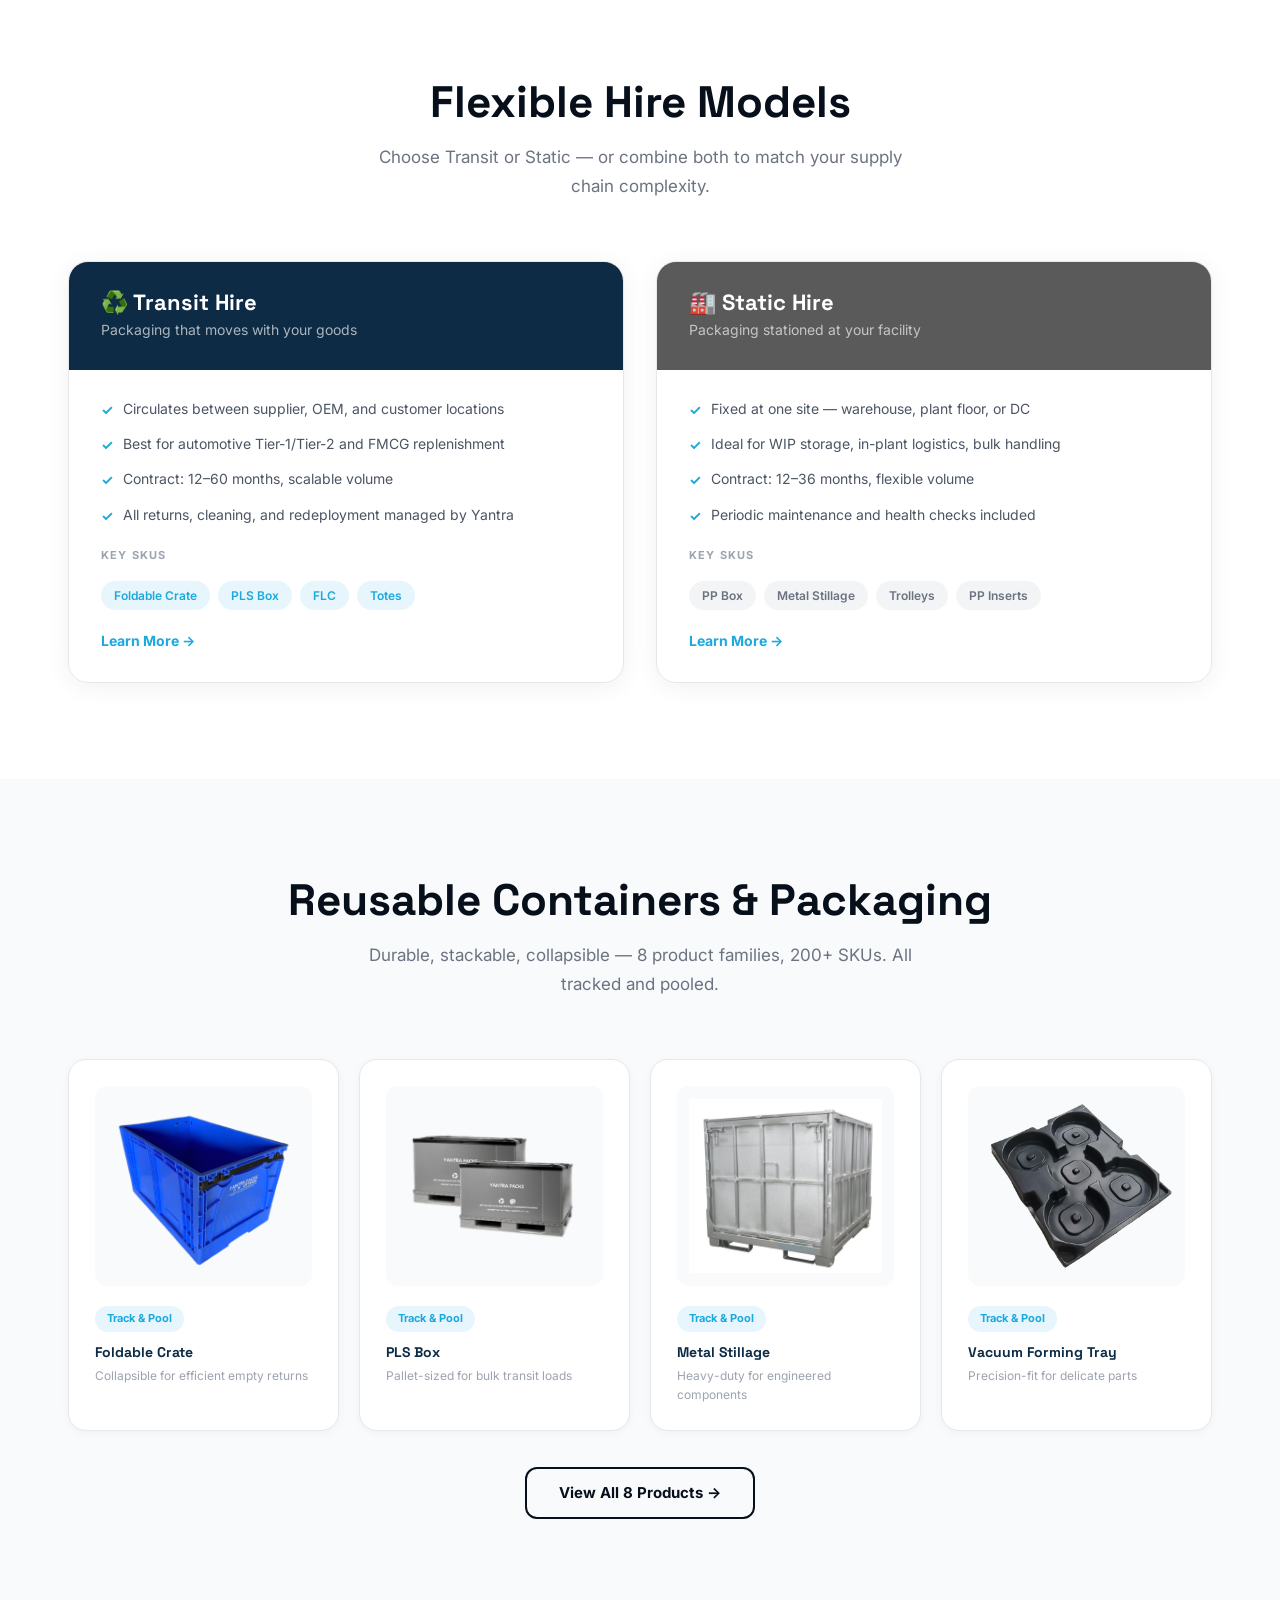
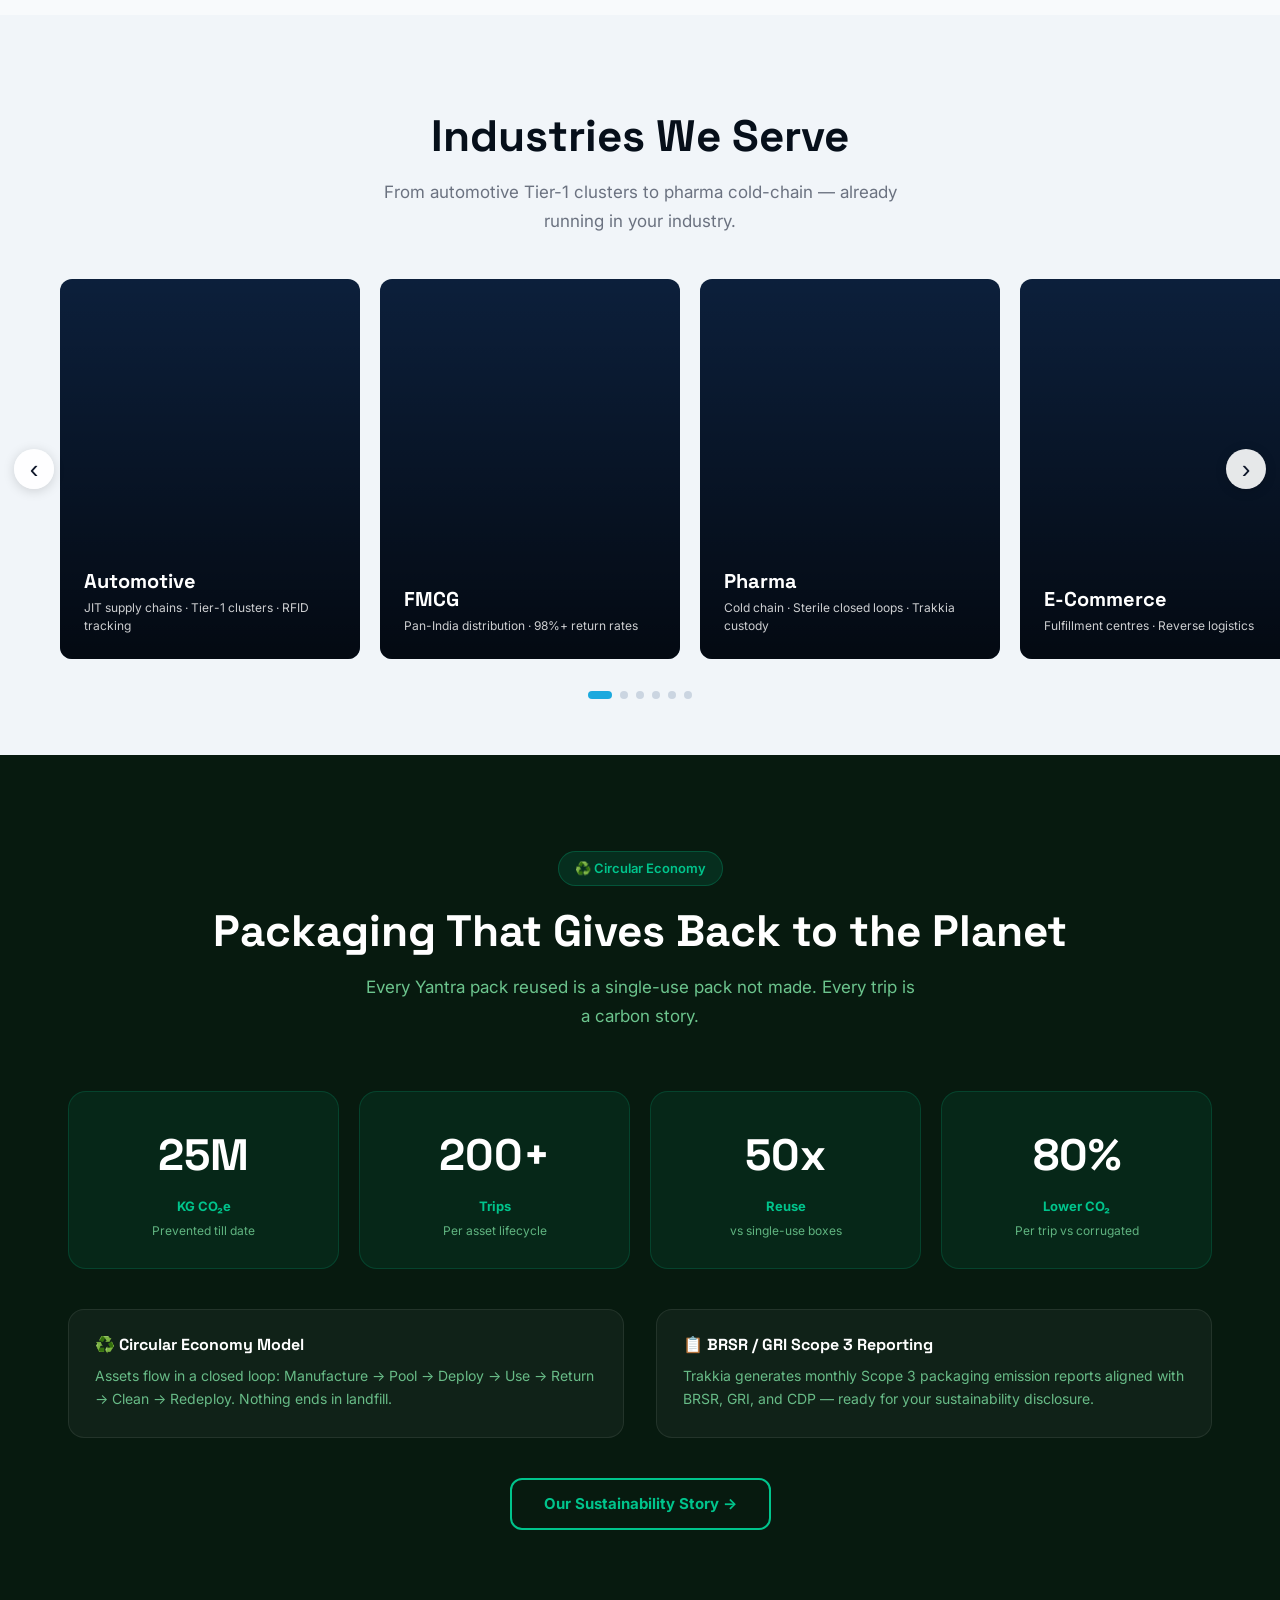
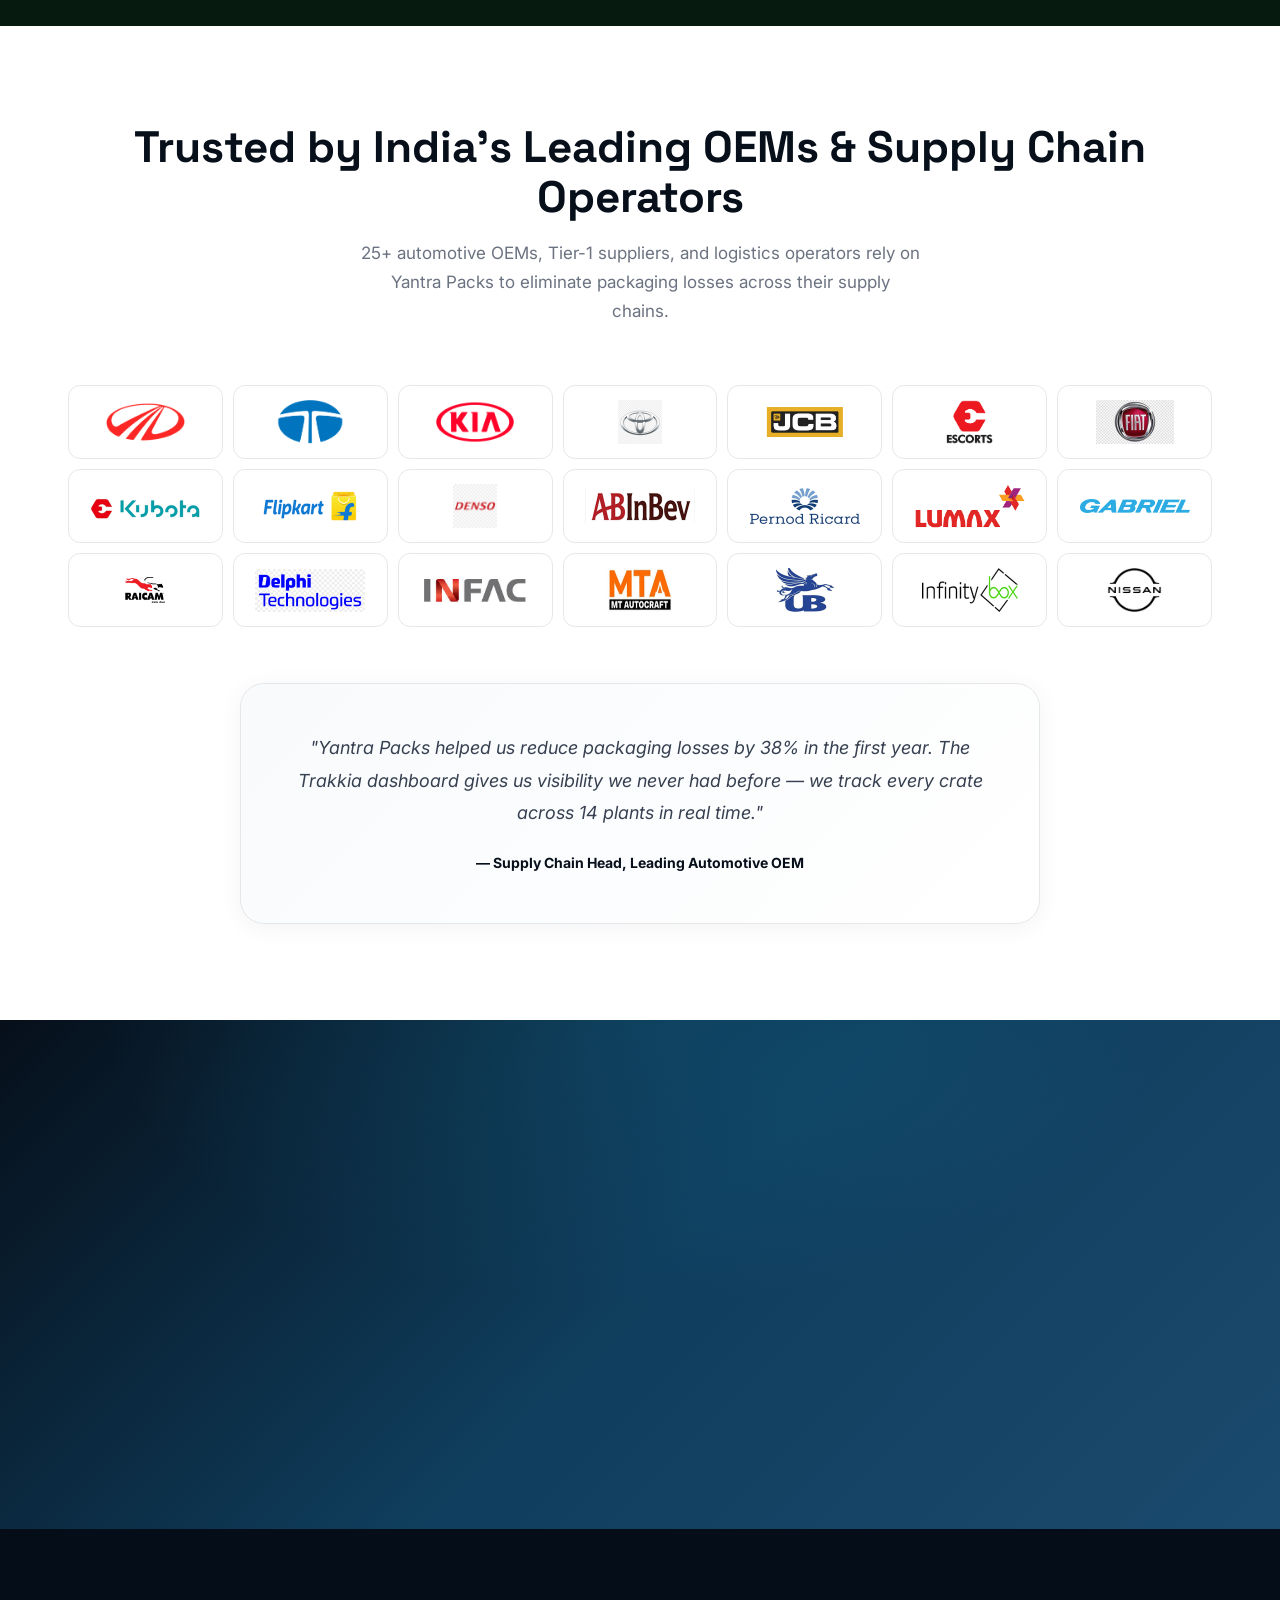
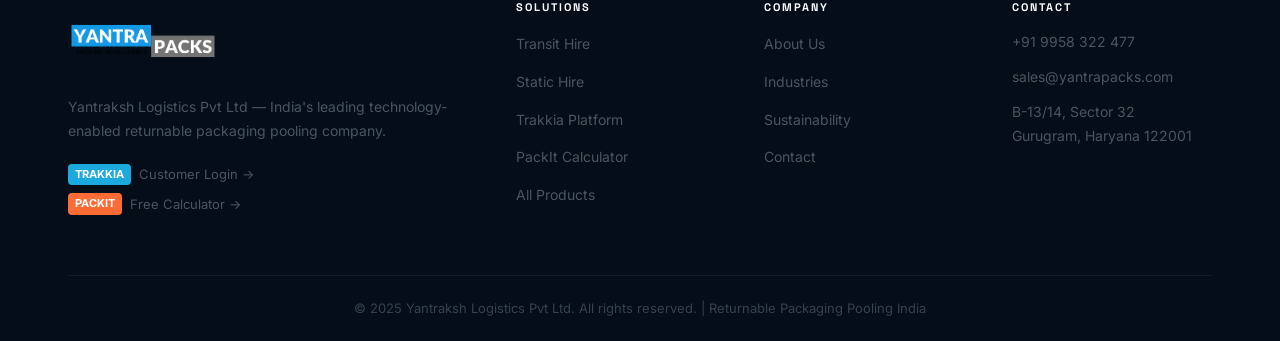
==== commit dae0f651: "Replace hero dashboard with returnable packaging illustration SVG illustration (images/hero-packagin" ====
--- a/index.html
+++ b/index.html
@@ -81,7 +81,7 @@
               <span>Automotive</span>
             </span>
           </span>
-          <span style="color:#9ca3af">across India</span>
+          <span style="color:rgba(255,255,255,0.3)">across India</span>
         </div>
         <div class="hero-btns">
           <a href="contact.html" class="btn-primary">Book a Free Demo →</a>
@@ -89,19 +89,10 @@
         </div>
       </div>
       <div id="dashboard-col" style="display:none;">
-        <div class="dashboard-mock" style="padding:0;overflow:hidden;">
-          <!-- Header bar -->
-          <div class="dash-header" style="padding:14px 18px;border-radius:20px 20px 0 0;">
-            <div style="display:flex;align-items:center;gap:8px;">
-              <svg width="14" height="14" viewBox="0 0 24 24" fill="none" stroke="#1BA9DE" stroke-width="2.5"><path d="M12 2C8.13 2 5 5.13 5 9c0 5.25 7 13 7 13s7-7.75 7-13c0-3.87-3.13-7-7-7z"/><circle cx="12" cy="9" r="2.5"/></svg>
-              <span class="dash-logo">TRAKKIA</span>
-            </div>
-            <span class="dash-live"><span class="dash-dot"></span>Live</span>
-          </div>
-          <!-- Real Trakkia dashboard screenshot -->
-          <img src="images/trakkia-dashboard.png"
-               alt="Trakkia Live Dashboard — real-time asset tracking"
-               style="width:100%;display:block;border-radius:0 0 20px 20px;"
+        <div style="border-radius:20px;overflow:hidden;box-shadow:0 8px 48px rgba(0,196,140,0.22),0 2px 16px rgba(27,169,222,0.18);">
+          <img src="images/hero-packaging.svg"
+               alt="Returnable packaging containers with RFID tracking — Yantra Packs"
+               style="width:100%;display:block;"
                loading="eager">
         </div>
         <div class="hero-stats" style="margin-top:16px;max-width:100%;">
@@ -224,16 +215,16 @@
     <div class="grid-2" style="align-items:center;gap:56px;">
       <div>
         <div class="packit-badge">🆓 Free Public Tool</div>
-        <h2 style="font-size:clamp(30px,4vw,46px);font-weight:900;color:#111827;line-height:1.1;margin-bottom:16px;">PackIt — Packaging Optimiser &amp; Truck Loading Calculator</h2>
-        <p style="font-size:17px;color:#4b5563;line-height:1.75;margin-bottom:32px;">Before you even talk to us, use PackIt to find the optimal pack density for your product and see exactly how many boxes fit in a truck. Free, instant, no login required.</p>
+        <h2 style="font-size:clamp(30px,4vw,46px);font-weight:900;color:#fff;line-height:1.1;margin-bottom:16px;">PackIt — Packaging Optimiser &amp; Truck Loading Calculator</h2>
+        <p style="font-size:17px;color:rgba(147,197,253,0.8);line-height:1.75;margin-bottom:32px;">Before you even talk to us, use PackIt to find the optimal pack density for your product and see exactly how many boxes fit in a truck. Free, instant, no login required.</p>
         <a href="https://packit.yantrapacks.com" target="_blank" rel="noopener" class="btn-packit" style="margin-bottom:20px;">
           Try PackIt Free →
         </a>
-        <p style="font-size:13px;color:#6b7280;margin-top:8px;">Used by 200+ supply chain engineers across India</p>
+        <p style="font-size:13px;color:rgba(147,197,253,0.5);margin-top:8px;">Used by 200+ supply chain engineers across India</p>
       </div>
       <div>
         <div class="packit-card">
-          <div style="font-size:12px;font-weight:700;color:#94a3b8;text-transform:uppercase;letter-spacing:1.5px;margin-bottom:16px;">What PackIt does for you</div>
+          <div style="font-size:12px;font-weight:700;color:rgba(147,197,253,0.5);text-transform:uppercase;letter-spacing:1.5px;margin-bottom:16px;">What PackIt does for you</div>
           <div class="packit-feature">
             <div class="packit-feature-icon">📐</div>
             <div class="packit-feature-text">
@@ -258,8 +249,8 @@
           <div style="margin-top:20px;padding:14px 18px;background:rgba(255,107,53,0.12);border:1px solid rgba(255,107,53,0.25);border-radius:12px;display:flex;align-items:center;gap:12px;">
             <div style="font-size:20px;">🔗</div>
             <div>
-              <div style="font-size:12px;font-weight:700;color:#e05a1e;">Visit directly</div>
-              <div style="font-size:13px;color:#374151;font-weight:600;">packit.yantrapacks.com</div>
+              <div style="font-size:12px;font-weight:700;color:#ff8c5a;">Visit directly</div>
+              <div style="font-size:13px;color:rgba(255,255,255,0.8);font-weight:600;">packit.yantrapacks.com</div>
             </div>
           </div>
         </div>
@@ -468,8 +459,8 @@
   <div class="container">
     <div class="section-header text-center fu">
       <span class="sustain-tag">♻️ Circular Economy</span>
-      <h2 class="section-title" style="color:#065f46;">Packaging That Gives Back to the Planet</h2>
-      <p class="section-sub" style="color:#374151;margin:0 auto;">Every Yantra pack reused is a single-use pack not made. Every trip is a carbon story.</p>
+      <h2 class="section-title white">Packaging That Gives Back to the Planet</h2>
+      <p class="section-sub" style="color:rgba(134,239,172,0.8);margin:0 auto;">Every Yantra pack reused is a single-use pack not made. Every trip is a carbon story.</p>
     </div>
     <div class="grid-4" style="margin-bottom:40px;">
       <div class="eco-stat fu"><div class="num">25M</div><div class="unit">KG CO₂e</div><div class="desc">Prevented till date</div></div>
--- a/css/style.css
+++ b/css/style.css
@@ -128,11 +128,11 @@
 .btn-primary:active { transform: translateY(-1px) scale(0.99); }
 .btn-outline-white {
   display: inline-flex; align-items: center; gap: 8px;
-  border: 2px solid #cbd5e1; color: #374151;
+  border: 2px solid rgba(255,255,255,0.35); color: #fff;
   padding: 13px 32px; border-radius: 12px;
   font-weight: 700; font-size: 16px; transition: all 0.2s;
 }
-.btn-outline-white:hover { background: #f1f5f9; border-color: #94a3b8; }
+.btn-outline-white:hover { background: rgba(255,255,255,0.12); border-color: rgba(255,255,255,0.6); }
 .btn-outline-navy {
   display: inline-flex; align-items: center; gap: 8px;
   border: 2px solid var(--navy); color: var(--navy);
@@ -153,19 +153,19 @@
   position: relative; height: calc(100vh - 156px); min-height: 500px;
   display: flex; align-items: center;
   padding-top: 60px; overflow: hidden;
-  background: #ffffff;
+  background: var(--navy);
 }
 .hero::before {
   content: "";
   position: absolute; inset: 0;
   background:
-    radial-gradient(ellipse 70% 80% at 80% 20%, rgba(27,169,222,0.08) 0%, transparent 65%),
-    radial-gradient(ellipse 50% 60% at 5% 90%, rgba(0,196,140,0.06) 0%, transparent 60%),
-    radial-gradient(ellipse 60% 50% at 50% 0%, rgba(27,169,222,0.05) 0%, transparent 70%);
+    radial-gradient(ellipse 80% 60% at 60% 40%, rgba(27,169,222,0.15) 0%, transparent 70%),
+    radial-gradient(ellipse 50% 50% at 10% 80%, rgba(0,196,140,0.07) 0%, transparent 60%),
+    radial-gradient(ellipse 50% 40% at 85% 15%, rgba(139,92,246,0.12) 0%, transparent 65%);
 }
 .hero-grid {
-  position: absolute; inset: 0; opacity: 0.04;
-  background-image: linear-gradient(rgba(27,169,222,0.6) 1px, transparent 1px), linear-gradient(90deg, rgba(27,169,222,0.6) 1px, transparent 1px);
+  position: absolute; inset: 0; opacity: 0.035;
+  background-image: linear-gradient(var(--primary) 1px, transparent 1px), linear-gradient(90deg, var(--primary) 1px, transparent 1px);
   background-size: 60px 60px;
 }
 .hero-content { position: relative; z-index: 1; padding: 28px 0; }
@@ -174,26 +174,26 @@
   background: rgba(27,169,222,0.15); color: var(--primary);
   border: 1px solid rgba(27,169,222,0.3);
   padding: 8px 20px; border-radius: 99px;
-  font-size: 13px; font-weight: 600; margin-bottom: 28px;
+  font-size: 13px; font-weight: 600; margin-top: 24px; margin-bottom: 28px;
 }
 .hero h1 {
   font-size: clamp(40px,5.5vw,68px); font-weight: 900;
-  color: #111827; line-height: 1.05; margin-bottom: 24px;
+  color: #fff; line-height: 1.05; margin-bottom: 24px;
   letter-spacing: -1px;
 }
-.hero-sub { font-size: 18px; color: #4b5563; line-height: 1.75; margin-bottom: 20px; max-width: 520px; }
+.hero-sub { font-size: 18px; color: rgba(255,255,255,0.65); line-height: 1.75; margin-bottom: 20px; max-width: 520px; }
 .hero-btns { display: flex; gap: 16px; flex-wrap: wrap; margin-bottom: 16px; }
 .hero-stats { display: grid; grid-template-columns: repeat(3,1fr); gap: 16px; max-width: 100%; }
 .stat-badge {
-  background: #ffffff;
-  border: 1px solid #e2e8f0;
+  background: rgba(255,255,255,0.06);
+  border: 1px solid rgba(255,255,255,0.12);
   border-radius: 14px; padding: 18px 14px; text-align: center;
-  box-shadow: 0 2px 10px rgba(0,0,0,0.05);
+  backdrop-filter: blur(8px);
   transition: all 0.3s;
 }
-.stat-badge:hover { background: #eff8ff; border-color: rgba(27,169,222,0.4); box-shadow: 0 6px 20px rgba(27,169,222,0.12); }
-.stat-badge .num { font-size: 26px; font-weight: 900; font-family: "Space Grotesk",sans-serif; background: linear-gradient(135deg,#0D2B45 0%,var(--primary) 100%); -webkit-background-clip:text; -webkit-text-fill-color:transparent; background-clip:text; }
-.stat-badge .lbl { font-size: 11px; color: #6b7280; margin-top: 4px; font-weight: 500; }
+.stat-badge:hover { background: rgba(255,255,255,0.1); border-color: rgba(27,169,222,0.4); }
+.stat-badge .num { font-size: 26px; font-weight: 900; font-family: "Space Grotesk",sans-serif; background: linear-gradient(135deg,#fff 0%,var(--primary) 100%); -webkit-background-clip:text; -webkit-text-fill-color:transparent; background-clip:text; }
+.stat-badge .lbl { font-size: 11px; color: rgba(255,255,255,0.5); margin-top: 4px; font-weight: 500; }
 
 /* ---- Dashboard Mockup ---- */
 .dashboard-mock {
@@ -290,7 +290,7 @@
 .feature-tile p { color: #6b7280; font-size: 13px; line-height: 1.65; }
 
 /* ---- Impact band ---- */
-.impact-band { background: linear-gradient(135deg, #0D2B45 0%, #1a6a8a 50%, var(--primary) 100%); padding: 72px 0; }
+.impact-band { background: linear-gradient(135deg, var(--navy) 0%, #1a4a6e 50%, var(--primary) 100%); padding: 72px 0; }
 .impact-stat .big { font-size: clamp(40px,5vw,58px); font-weight: 900; color: #fff; font-family:"Space Grotesk",sans-serif; line-height: 1; }
 .impact-stat .lbl { font-size: 14px; color: rgba(255,255,255,0.65); font-weight: 500; margin-top: 8px; }
 
@@ -390,40 +390,38 @@
 
 /* ---- PackIt Section ---- */
 .packit-section {
-  background: #eff8ff;
-  border-top: 1px solid #dbeafe;
-  border-bottom: 1px solid #dbeafe;
+  background: linear-gradient(135deg, #0a1628 0%, #0d2240 40%, #0f3458 100%);
   padding: 96px 0; position: relative; overflow: hidden;
 }
 .packit-section::before {
   content: ""; position: absolute; inset: 0;
-  background: radial-gradient(ellipse 60% 80% at 90% 50%, rgba(27,169,222,0.07) 0%, transparent 70%);
+  background: radial-gradient(ellipse 60% 80% at 90% 50%, rgba(27,169,222,0.12) 0%, transparent 70%);
 }
 .packit-badge {
   display: inline-flex; align-items: center; gap: 8px;
-  background: rgba(255,107,53,0.1); color: #e05a1e;
-  border: 1px solid rgba(255,107,53,0.25);
+  background: rgba(255,107,53,0.15); color: #ff8c5a;
+  border: 1px solid rgba(255,107,53,0.3);
   padding: 6px 16px; border-radius: 99px;
   font-size: 13px; font-weight: 700; margin-bottom: 20px;
 }
 .packit-card {
-  background: #ffffff;
-  border: 1px solid #dbeafe;
+  background: rgba(255,255,255,0.04);
+  border: 1px solid rgba(255,255,255,0.1);
   border-radius: 20px; padding: 32px;
-  box-shadow: 0 4px 24px rgba(27,169,222,0.08);
+  backdrop-filter: blur(10px);
 }
 .packit-feature {
   display: flex; align-items: flex-start; gap: 14px;
-  background: #f8fafc;
-  border: 1px solid #e2e8f0;
+  background: rgba(255,255,255,0.04);
+  border: 1px solid rgba(255,255,255,0.07);
   border-radius: 12px; padding: 16px;
   margin-bottom: 12px;
   transition: all 0.2s;
 }
-.packit-feature:hover { background: #eff8ff; border-color: rgba(27,169,222,0.4); }
+.packit-feature:hover { background: rgba(255,255,255,0.08); border-color: rgba(27,169,222,0.3); }
 .packit-feature-icon { font-size: 24px; flex-shrink: 0; }
-.packit-feature-text h4 { color: #111827; font-size: 14px; font-weight: 700; margin-bottom: 3px; }
-.packit-feature-text p { color: #6b7280; font-size: 13px; }
+.packit-feature-text h4 { color: #fff; font-size: 14px; font-weight: 700; margin-bottom: 3px; }
+.packit-feature-text p { color: rgba(147,197,253,0.7); font-size: 13px; }
 .btn-packit {
   display: inline-flex; align-items: center; gap: 8px;
   background: linear-gradient(135deg, var(--primary), #00c4f0);
@@ -435,35 +433,33 @@
 .btn-packit:hover { transform: translateY(-2px); box-shadow: 0 8px 32px rgba(27,169,222,0.55); }
 
 /* ---- Sustainability ---- */
-.sustain-section { background: #ecfdf5; border-top: 1px solid #d1fae5; padding: 96px 0; }
+.sustain-section { background: #071a0f; padding: 96px 0; }
 .sustain-tag {
   display: inline-flex; align-items: center; gap: 8px;
   background: rgba(0,196,140,0.12); color: var(--eco);
-  border: 1px solid rgba(0,196,140,0.3);
+  border: 1px solid rgba(0,196,140,0.25);
   padding: 6px 16px; border-radius: 99px;
   font-size: 13px; font-weight: 600; margin-bottom: 20px;
 }
 .eco-stat {
-  background: #ffffff;
-  border: 1px solid #a7f3d0;
+  background: rgba(0,196,140,0.08);
+  border: 1px solid rgba(0,196,140,0.18);
   border-radius: 18px; padding: 28px; text-align: center;
   transition: all 0.3s;
-  box-shadow: 0 2px 12px rgba(0,196,140,0.08);
-}
-.eco-stat:hover { background: #f0fdf4; border-color: var(--eco); transform: translateY(-3px); box-shadow: 0 8px 24px rgba(0,196,140,0.15); }
-.eco-stat .num { font-size: 44px; font-weight: 900; color: #065f46; font-family:"Space Grotesk",sans-serif; }
+}
+.eco-stat:hover { background: rgba(0,196,140,0.14); transform: translateY(-3px); }
+.eco-stat .num { font-size: 44px; font-weight: 900; color: #fff; font-family:"Space Grotesk",sans-serif; }
 .eco-stat .unit { font-size: 13px; font-weight: 700; color: var(--eco); margin-top: 6px; }
-.eco-stat .desc { font-size: 12px; color: #6b7280; margin-top: 4px; }
+.eco-stat .desc { font-size: 12px; color: rgba(134,239,172,0.7); margin-top: 4px; }
 .eco-feature {
-  background: #ffffff;
-  border: 1px solid #d1fae5;
+  background: rgba(255,255,255,0.04);
+  border: 1px solid rgba(255,255,255,0.08);
   border-radius: 16px; padding: 26px;
   transition: all 0.3s;
-  box-shadow: 0 2px 8px rgba(0,196,140,0.06);
-}
-.eco-feature:hover { background: #f0fdf4; border-color: rgba(0,196,140,0.5); transform: translateY(-2px); }
-.eco-feature h3 { color: #065f46; font-weight: 700; margin-bottom: 10px; font-size: 16px; }
-.eco-feature p { color: #374151; font-size: 14px; line-height: 1.65; }
+}
+.eco-feature:hover { background: rgba(255,255,255,0.07); border-color: rgba(0,196,140,0.3); }
+.eco-feature h3 { color: #fff; font-weight: 700; margin-bottom: 10px; font-size: 16px; }
+.eco-feature p { color: rgba(134,239,172,0.75); font-size: 14px; line-height: 1.65; }
 
 /* ---- Customers ---- */
 .customer-tile {
@@ -478,8 +474,8 @@
 .testimonial cite { font-size: 14px; font-weight: 700; color: var(--navy); font-style: normal; }
 
 /* ---- CTA Band ---- */
-.cta-band { background: linear-gradient(135deg, #0D2B45 0%, #1a6a8a 40%, var(--primary) 100%); padding: 96px 0; text-align: center; position: relative; overflow: hidden; }
-.cta-band::before { content:""; position:absolute; inset:0; background: radial-gradient(ellipse 60% 80% at 50% 0%, rgba(255,255,255,0.08) 0%, transparent 70%); }
+.cta-band { background: linear-gradient(135deg, var(--navy) 0%, #0f3d5c 50%, #1a4a6e 100%); padding: 96px 0; text-align: center; position: relative; overflow: hidden; }
+.cta-band::before { content:""; position:absolute; inset:0; background: radial-gradient(ellipse 60% 80% at 50% 0%, rgba(27,169,222,0.15) 0%, transparent 70%); }
 .cta-band .container { position: relative; }
 .cta-band h2 { font-size: clamp(28px,4vw,44px); font-weight: 900; color: #fff; margin-bottom: 16px; }
 .cta-band p { font-size: 18px; color: rgba(255,255,255,0.7); margin-bottom: 40px; max-width: 560px; margin-left: auto; margin-right: auto; }
@@ -524,7 +520,7 @@
 /* Applied directly to word-reveal spans so gradient-clip works */
 .hero-accent {
   color: #1BA9DE;
-  text-shadow: 0 2px 16px rgba(27,169,222,0.25);
+  text-shadow: 0 0 40px rgba(27,169,222,0.4);
 }
 
 /* ---- Industry Ticker ---- */
@@ -534,7 +530,7 @@
   color: rgba(255,255,255,0.55);
   margin-top: 20px; flex-wrap: wrap;
 }
-.industry-ticker-label { color: #9ca3af; font-size: 12px; font-weight: 500; }
+.industry-ticker-label { color: rgba(255,255,255,0.35); font-size: 12px; font-weight: 500; }
 .ticker-word {
   position: relative; display: inline-block;
   color: var(--primary);
@@ -592,10 +588,10 @@
 .btn-demo:hover::before { opacity: 1; }
 
 /* ---- Tab Component ---- */
-.tab-btn { transition: all 0.2s; cursor: pointer; }
+.tab-btn { transition: all 0.2s; cursor: pointer; background: #fff !important; border-color: #e5e7eb !important; color: #374151 !important; }
 .tab-btn.active { background: var(--primary) !important; border-color: var(--primary) !important; color: #fff !important; box-shadow: 0 4px 16px rgba(27,169,222,0.35); }
-.tab-panel { display: block; }
-.tab-panel + .tab-panel { display: none; }
+.tab-panel { display: none; }
+.tab-panel.active { display: block; }
 
 /* ---- Comparison table ---- */
 table th, table td { vertical-align: middle; }
@@ -617,7 +613,7 @@
   .packit-section .grid-2 { grid-template-columns: 1fr; }
   .cta-btns { flex-direction: column; align-items: center; }
   .hero-btns { flex-direction: column; }
-  .btn-primary, .btn-outline-white, .btn-outline-navy { width: 100%; justify-content: center; }
+  .btn-primary, .btn-outline-white { width: 100%; justify-content: center; }
   .testimonial { padding: 32px 24px; }
 }
 @media (max-width: 480px) {
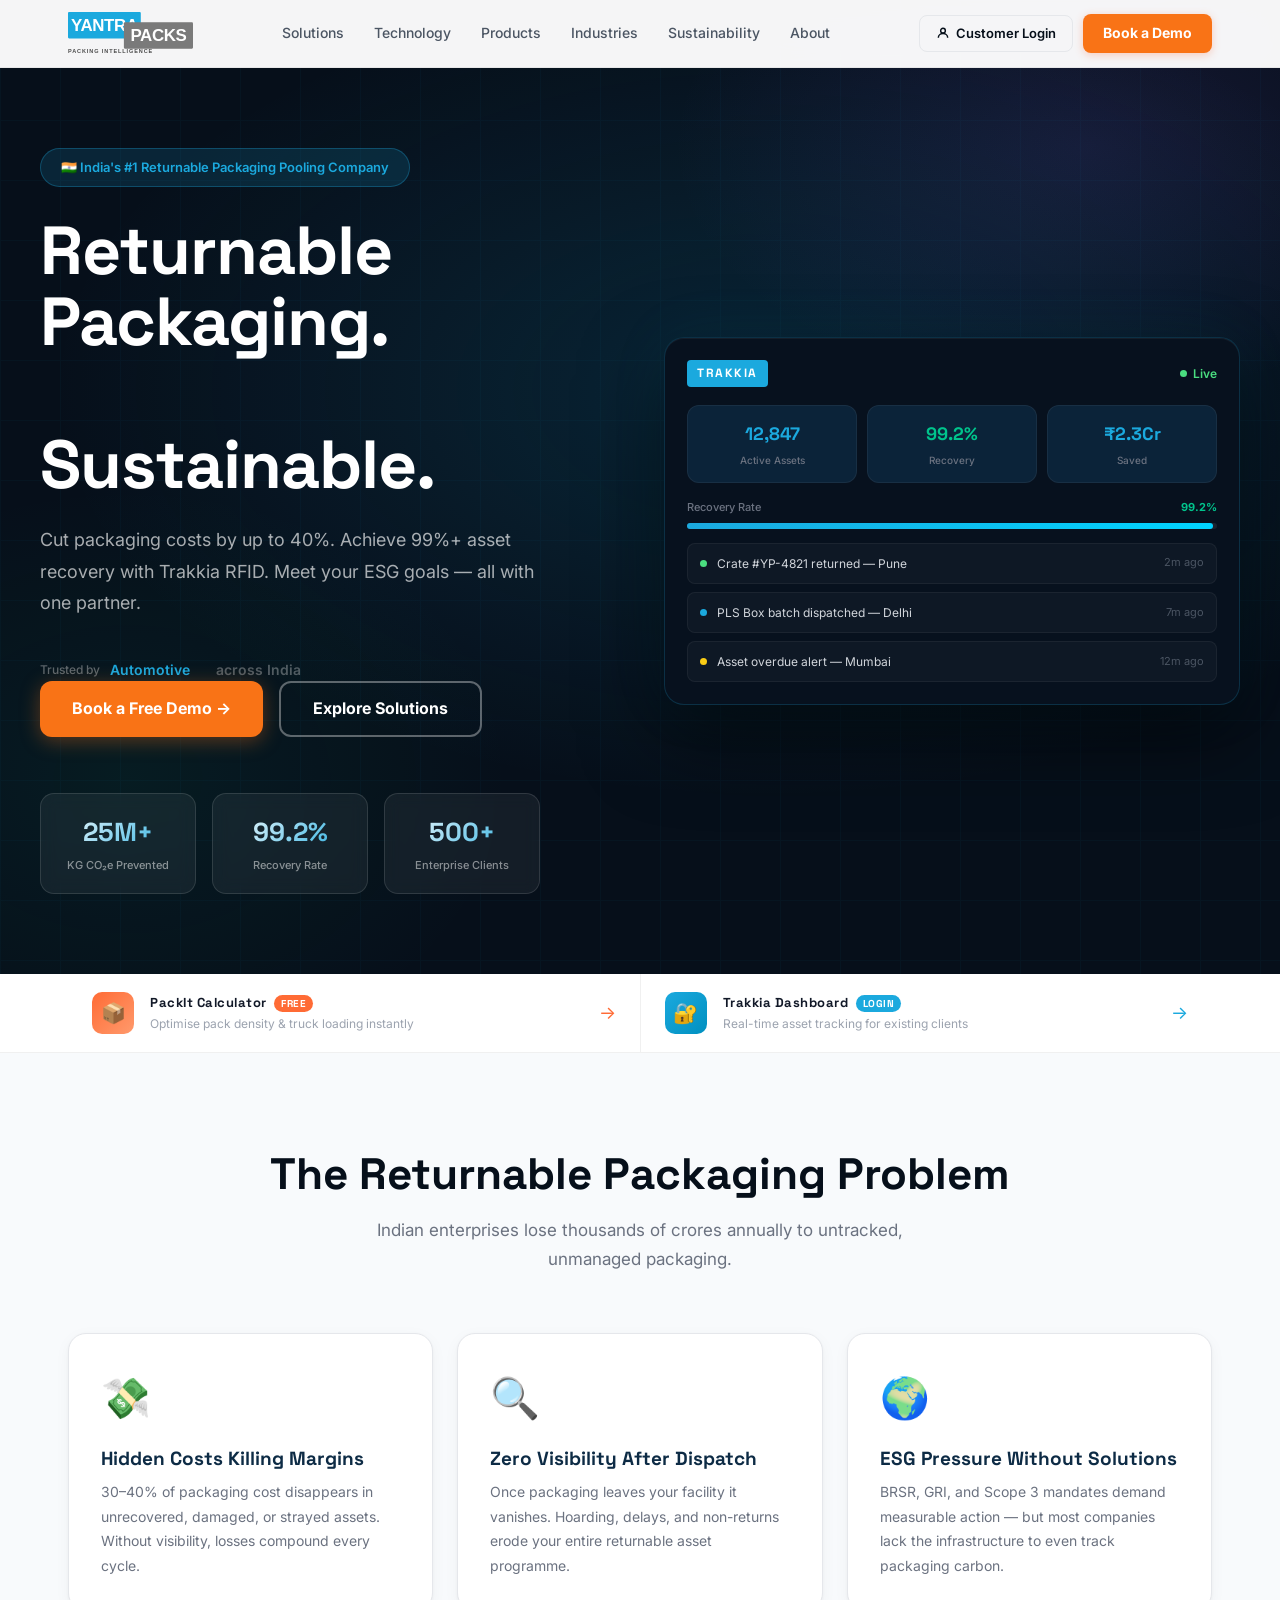
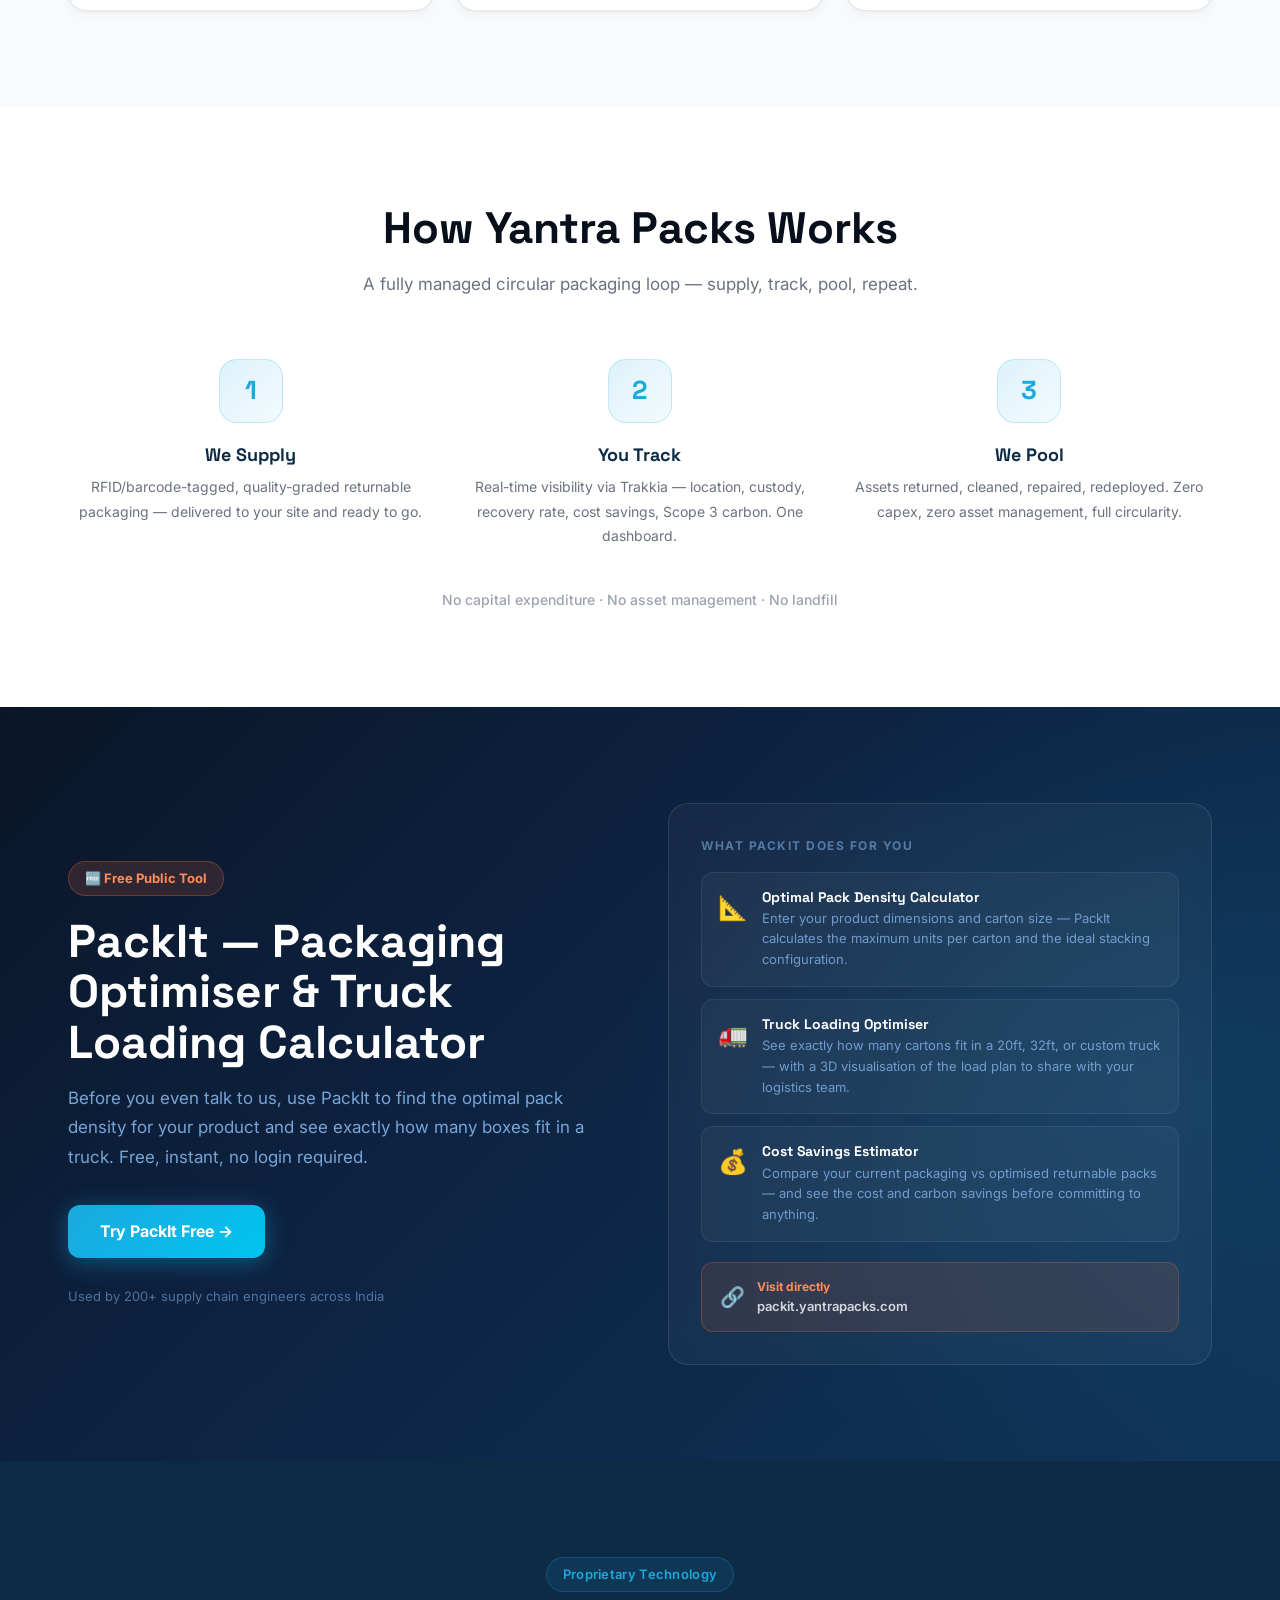
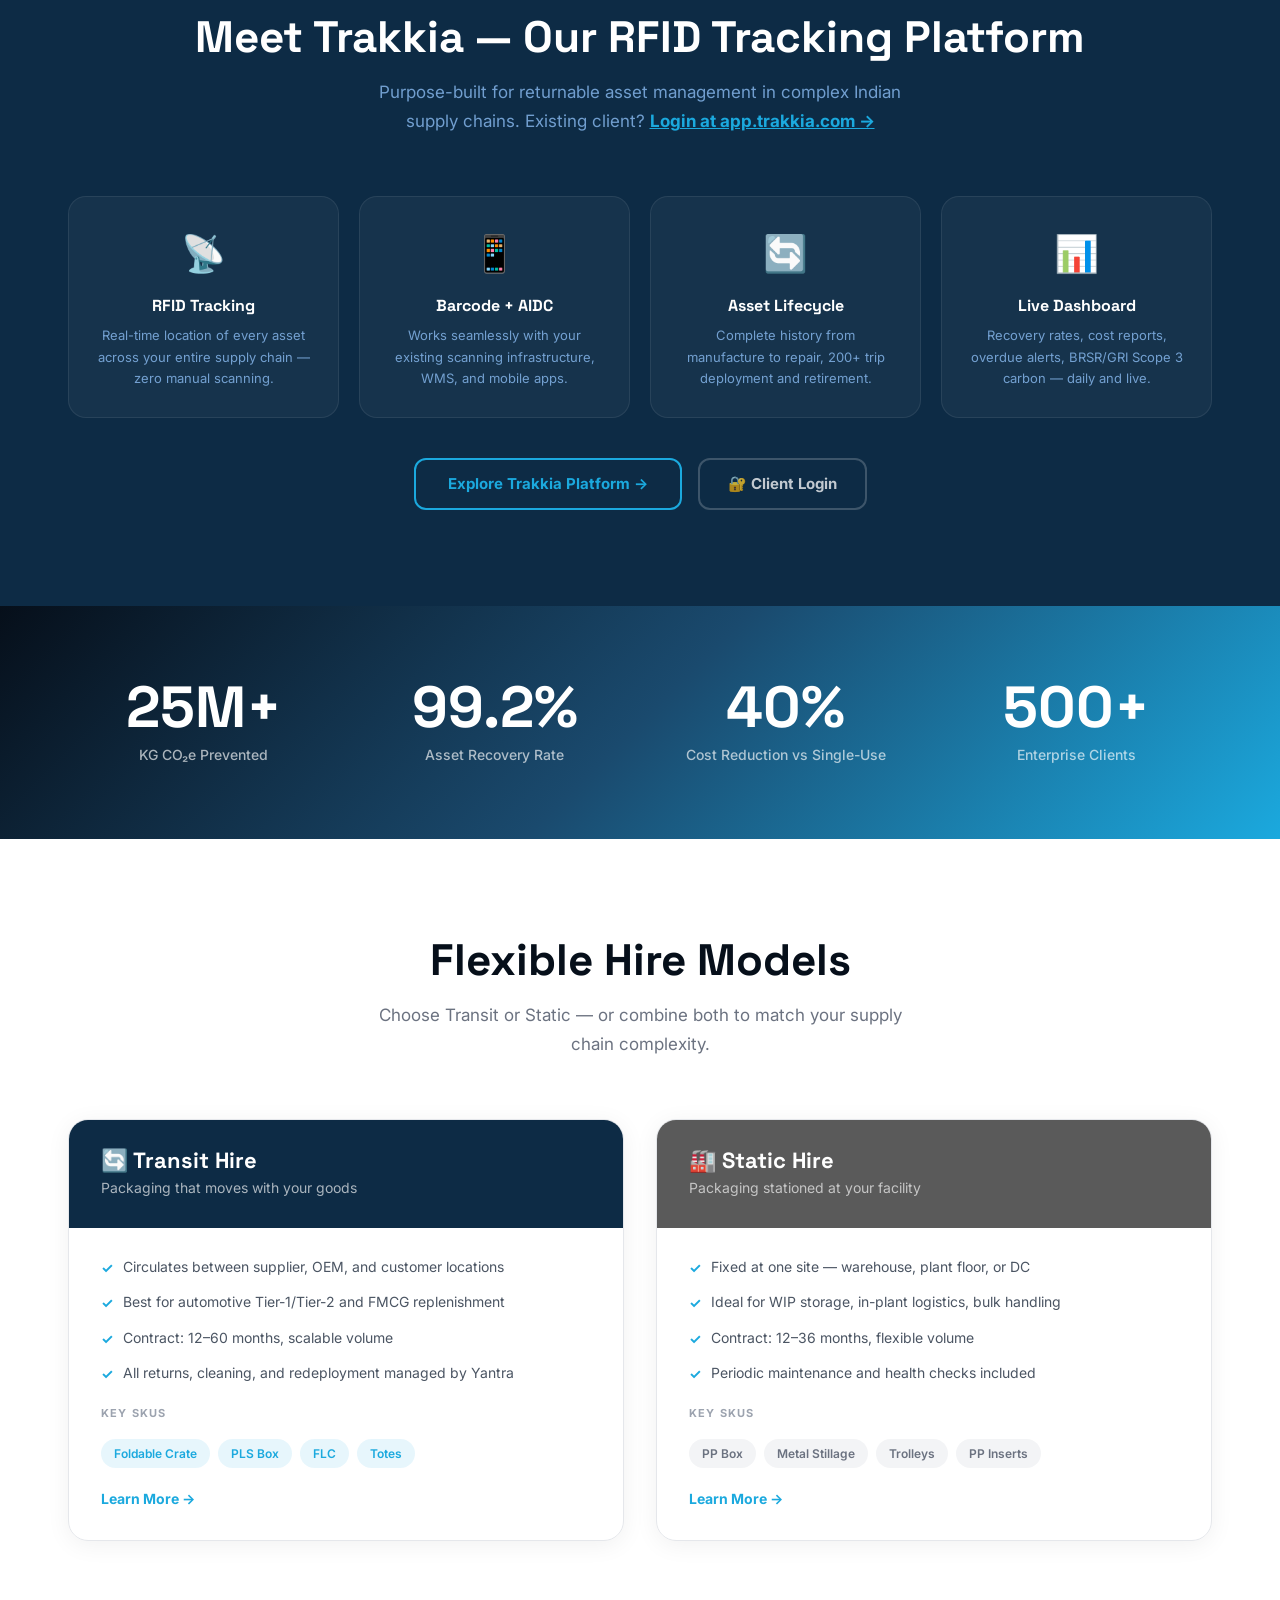
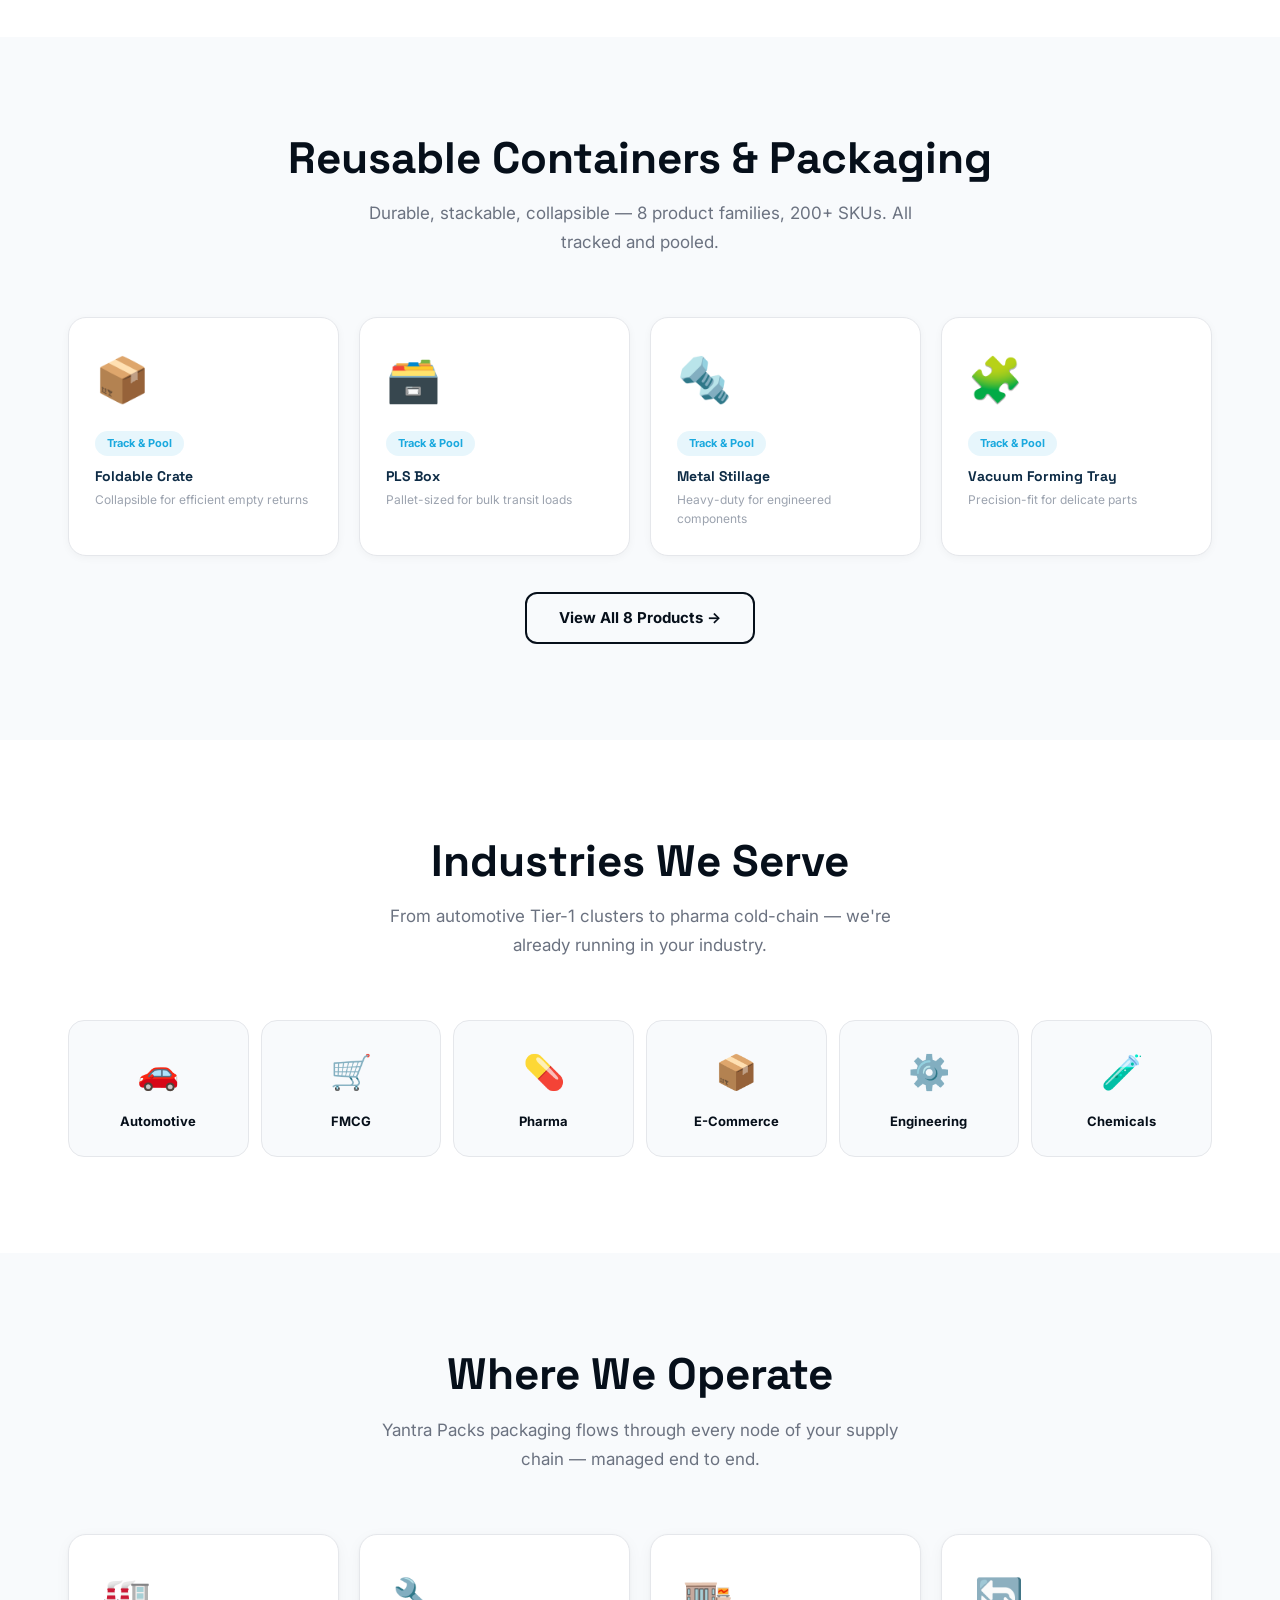
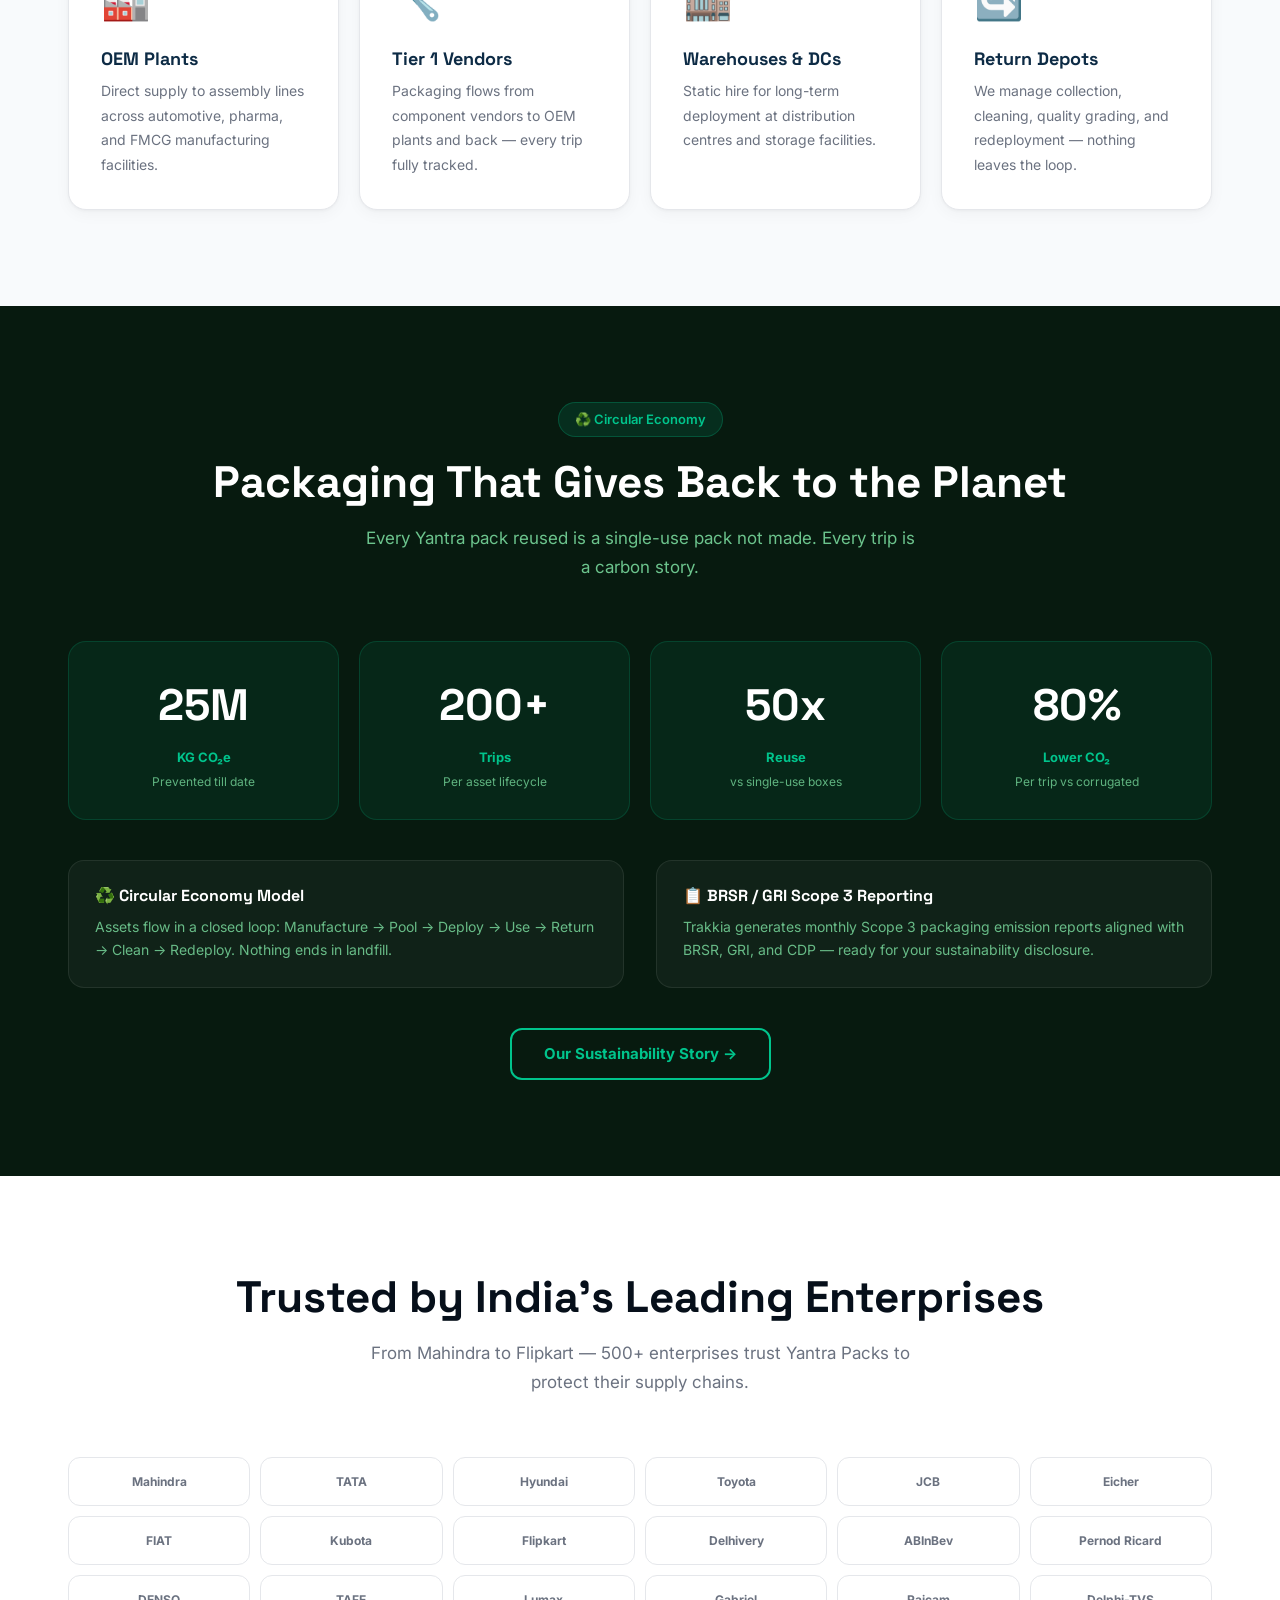
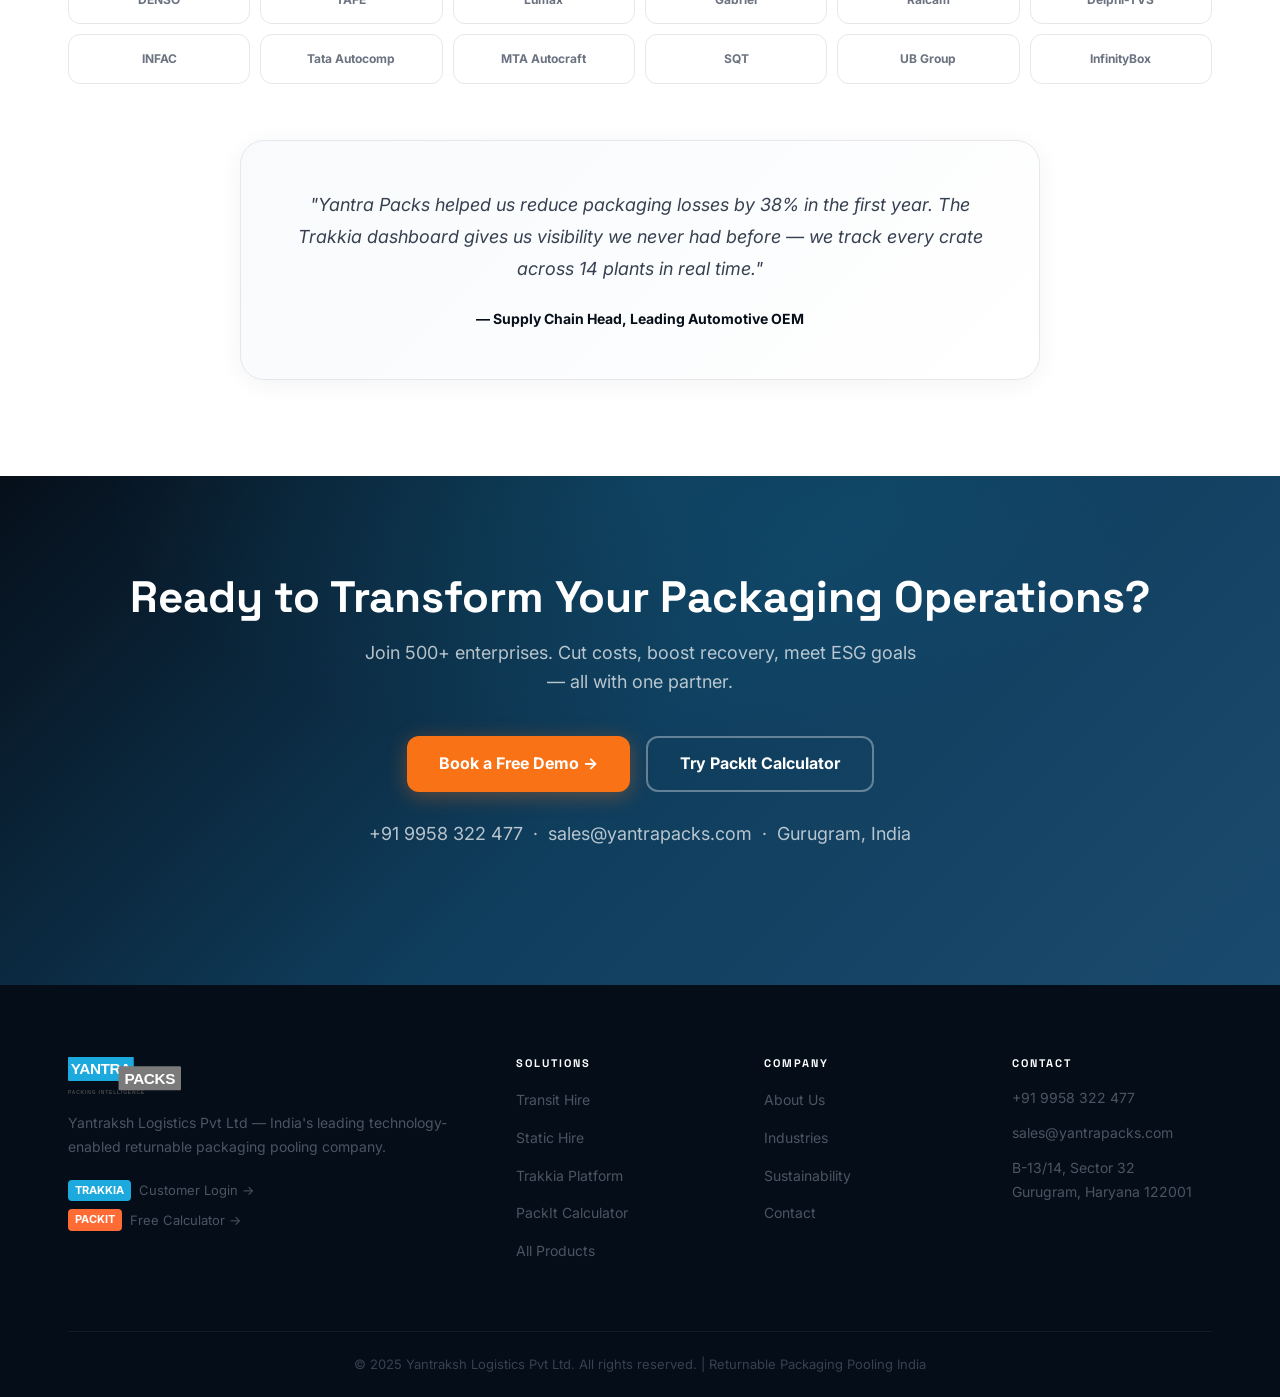
==== commit 65ca080d: "Phase 4: Real logo SVG, favicon update, CSS logos replaced across all pages - images/logo.svg: new S" ====
--- a/index.html
+++ b/index.html
@@ -13,8 +13,6 @@
 <meta property="og:type" content="website">
 <meta name="robots" content="index, follow">
 <script type="application/ld+json">{"@context":"https://schema.org","@type":"LocalBusiness","name":"Yantra Packs","legalName":"Yantraksh Logistics Private Limited","url":"https://www.yantrapacks.com","description":"India's leading returnable packaging pooling company offering reusable crates, boxes, stillage and Trakkia RFID tracking.","foundingDate":"2020","founders":[{"@type":"Person","name":"Karan Saharan"},{"@type":"Person","name":"Vipin Battu"}],"address":{"@type":"PostalAddress","streetAddress":"B-13/14, Institutional Area, Sector 32","addressLocality":"Gurugram","addressRegion":"Haryana","postalCode":"122001","addressCountry":"IN"},"telephone":"+919958322477","email":"sales@yantrapacks.com"}</script>
-<link rel="shortcut icon" href="favicon.ico">
-<link rel="icon" href="images/favicon-mark.png" type="image/png" sizes="32x32">
 <link rel="icon" href="images/favicon.svg" type="image/svg+xml">
 <link href="https://fonts.googleapis.com/css2?family=Inter:wght@400;500;600;700&family=Space+Grotesk:wght@600;700;800;900&display=swap" rel="stylesheet">
 <link rel="stylesheet" href="css/style.css">
@@ -22,7 +20,7 @@
 <body>
 <nav class="navbar" id="navbar">
   <div class="container">
-    <a href="index.html" class="nav-logo"><img src="images/logo.png" alt="Yantra Packs" class="nav-logo-img"></a>
+    <a href="index.html" class="nav-logo"><img src="images/logo.svg" alt="Yantra Packs — Packing Intelligence" height="44" style="display:block;"></a>
     <div class="nav-links">
       <a href="solutions.html">Solutions</a>
       <a href="technology.html">Technology</a>
@@ -57,19 +55,16 @@
 <!-- HERO -->
 <section class="hero">
   <div class="hero-grid"></div>
-  <div class="hero-float hero-float-1"></div>
-  <div class="hero-float hero-float-2"></div>
-  <div class="hero-float hero-float-3"></div>
   <div class="container hero-content">
-    <div class="grid-2" style="align-items:flex-start;gap:48px;">
-      <div>
-        <div class="hero-tag">25+ OEM Clients &nbsp;·&nbsp; 99.2% Recovery Rate &nbsp;·&nbsp; Zero Capex Packaging</div>
+    <div class="grid-2" style="align-items:center;gap:48px;">
+      <div>
+        <div class="hero-tag">🇮🇳 India's #1 Returnable Packaging Pooling Company</div>
         <h1>
           <span class="word-reveal">Returnable</span> <span class="word-reveal">Packaging.</span><br>
-          <span class="word-reveal hero-accent">Tracked.</span> <span class="word-reveal hero-accent">Pooled.</span><br>
+          <span class="gradient-text"><span class="word-reveal">Tracked.</span> <span class="word-reveal">Pooled.</span></span><br>
           <span class="word-reveal">Sustainable.</span>
         </h1>
-        <p class="hero-sub">Stop losing packaging in your supply chain. Yantra Packs provides fully managed returnable containers — deployed, tracked, and pooled.</p>
+        <p class="hero-sub">Cut packaging costs by up to 40%. Achieve 99%+ asset recovery with Trakkia RFID. Meet your ESG goals — all with one partner.</p>
         <div class="industry-ticker">
           <span class="industry-ticker-label">Trusted by</span>
           <span class="ticker-word">
@@ -87,18 +82,32 @@
           <a href="contact.html" class="btn-primary">Book a Free Demo →</a>
           <a href="solutions.html" class="btn-outline-white">Explore Solutions</a>
         </div>
+        <div class="hero-stats">
+          <div class="stat-badge"><div class="num">25M+</div><div class="lbl">KG CO₂e Prevented</div></div>
+          <div class="stat-badge"><div class="num">99.2%</div><div class="lbl">Recovery Rate</div></div>
+          <div class="stat-badge"><div class="num">500+</div><div class="lbl">Enterprise Clients</div></div>
+        </div>
       </div>
       <div id="dashboard-col" style="display:none;">
-        <div style="border-radius:20px;overflow:hidden;box-shadow:0 8px 48px rgba(0,196,140,0.22),0 2px 16px rgba(27,169,222,0.18);">
-          <img src="images/hero-packaging.svg"
-               alt="Returnable packaging containers with RFID tracking — Yantra Packs"
-               style="width:100%;display:block;"
-               loading="eager">
-        </div>
-        <div class="hero-stats" style="margin-top:16px;max-width:100%;">
-          <div class="stat-badge"><div class="num">99.2%</div><div class="lbl">Asset Recovery Rate</div></div>
-          <div class="stat-badge"><div class="num">40%</div><div class="lbl">Lower Cost vs Single-Use</div></div>
-          <div class="stat-badge"><div class="num">200+</div><div class="lbl">Trips Per Asset Lifecycle</div></div>
+        <div class="dashboard-mock">
+          <div class="dash-header">
+            <span class="dash-logo">TRAKKIA</span>
+            <span class="dash-live"><span class="dash-dot"></span>Live</span>
+          </div>
+          <div class="dash-cards">
+            <div class="dash-card"><div class="dval blue">12,847</div><div class="dlbl">Active Assets</div></div>
+            <div class="dash-card"><div class="dval green">99.2%</div><div class="dlbl">Recovery</div></div>
+            <div class="dash-card"><div class="dval blue">₹2.3Cr</div><div class="dlbl">Saved</div></div>
+          </div>
+          <div class="dash-bar-row">
+            <div class="dash-bar-label"><span>Recovery Rate</span><span>99.2%</span></div>
+            <div class="dash-bar-track"><div class="dash-bar-fill" style="width:99.2%"></div></div>
+          </div>
+          <div class="dash-events">
+            <div class="dash-event"><span class="dash-dot-sm" style="background:#4ade80"></span><span class="dash-event-text">Crate #YP-4821 returned — Pune</span><span class="dash-event-time">2m ago</span></div>
+            <div class="dash-event"><span class="dash-dot-sm" style="background:#1BA9DE"></span><span class="dash-event-text">PLS Box batch dispatched — Delhi</span><span class="dash-event-time">7m ago</span></div>
+            <div class="dash-event"><span class="dash-dot-sm" style="background:#facc15"></span><span class="dash-event-text">Asset overdue alert — Mumbai</span><span class="dash-event-time">12m ago</span></div>
+          </div>
         </div>
       </div>
     </div>
@@ -106,27 +115,27 @@
 </section>
 
 <!-- TOOL STRIP (PackIt + Trakkia Login quick access) -->
-<div style="background:#f1f5f9;border-bottom:1px solid #e2e8f0;padding:20px 0;">
-  <div class="container" style="display:flex;gap:16px;flex-wrap:wrap;">
+<div style="background:#fff;border-bottom:1px solid #f0f0f0;padding:0;">
+  <div class="container" style="display:flex;align-items:stretch;flex-wrap:wrap;">
     <a href="https://packit.yantrapacks.com" target="_blank" rel="noopener"
-       style="flex:1;min-width:260px;display:flex;align-items:center;gap:16px;padding:18px 20px;background:#fff;border:1px solid #e2e8f0;border-radius:12px;box-shadow:0 1px 6px rgba(0,0,0,0.06);transition:box-shadow 0.2s,transform 0.2s;text-decoration:none;cursor:pointer;"
-       onmouseover="this.style.boxShadow='0 6px 20px rgba(255,107,53,0.15)';this.style.transform='translateY(-2px)'" onmouseout="this.style.boxShadow='0 1px 6px rgba(0,0,0,0.06)';this.style.transform='translateY(0)'">
-      <div style="width:44px;height:44px;background:linear-gradient(135deg,#FF6B35,#ff9a6c);border-radius:10px;display:flex;align-items:center;justify-content:center;font-size:20px;flex-shrink:0;">📦</div>
-      <div style="flex:1;">
-        <div style="font-size:13px;font-weight:800;color:#111827;font-family:'Space Grotesk',sans-serif;letter-spacing:0.3px;">PackIt Calculator <span style="background:#FF6B35;color:#fff;font-size:10px;padding:2px 7px;border-radius:99px;font-weight:700;margin-left:4px;">FREE</span></div>
-        <div style="font-size:12px;color:#9ca3af;margin-top:2px;">Optimise pack density &amp; truck loading instantly</div>
-      </div>
-      <div style="flex-shrink:0;background:#FF6B35;color:#fff;font-size:12px;font-weight:700;padding:9px 16px;border-radius:8px;white-space:nowrap;font-family:'Space Grotesk',sans-serif;">Try Free →</div>
+       style="flex:1;min-width:240px;display:flex;align-items:center;gap:16px;padding:18px 24px;border-right:1px solid #f0f0f0;transition:background 0.2s;text-decoration:none;"
+       onmouseover="this.style.background='#fff8f5'" onmouseout="this.style.background='#fff'">
+      <div style="width:42px;height:42px;background:linear-gradient(135deg,#FF6B35,#ff9a6c);border-radius:10px;display:flex;align-items:center;justify-content:center;font-size:20px;flex-shrink:0;">📦</div>
+      <div>
+        <div style="font-size:13px;font-weight:800;color:#111827;font-family:'Space Grotesk',sans-serif;letter-spacing:0.5px;">PackIt Calculator <span style="background:#FF6B35;color:#fff;font-size:10px;padding:2px 7px;border-radius:99px;font-weight:700;margin-left:4px;">FREE</span></div>
+        <div style="font-size:12px;color:#9ca3af;margin-top:1px;">Optimise pack density &amp; truck loading instantly</div>
+      </div>
+      <div style="margin-left:auto;color:#FF6B35;font-size:18px;">→</div>
     </a>
     <a href="https://app.trakkia.com" target="_blank" rel="noopener"
-       style="flex:1;min-width:260px;display:flex;align-items:center;gap:16px;padding:18px 20px;background:#fff;border:1px solid #e2e8f0;border-radius:12px;box-shadow:0 1px 6px rgba(0,0,0,0.06);transition:box-shadow 0.2s,transform 0.2s;text-decoration:none;cursor:pointer;"
-       onmouseover="this.style.boxShadow='0 6px 20px rgba(27,169,222,0.15)';this.style.transform='translateY(-2px)'" onmouseout="this.style.boxShadow='0 1px 6px rgba(0,0,0,0.06)';this.style.transform='translateY(0)'">
-      <div style="width:44px;height:44px;background:linear-gradient(135deg,#1BA9DE,#0090c0);border-radius:10px;display:flex;align-items:center;justify-content:center;font-size:20px;flex-shrink:0;">🔐</div>
-      <div style="flex:1;">
-        <div style="font-size:13px;font-weight:800;color:#111827;font-family:'Space Grotesk',sans-serif;letter-spacing:0.3px;">Trakkia Dashboard <span style="background:#1BA9DE;color:#fff;font-size:10px;padding:2px 7px;border-radius:99px;font-weight:700;margin-left:4px;">LOGIN</span></div>
-        <div style="font-size:12px;color:#9ca3af;margin-top:2px;">Real-time asset tracking for existing clients</div>
-      </div>
-      <div style="flex-shrink:0;background:#1BA9DE;color:#fff;font-size:12px;font-weight:700;padding:9px 16px;border-radius:8px;white-space:nowrap;font-family:'Space Grotesk',sans-serif;">Open Dashboard →</div>
+       style="flex:1;min-width:240px;display:flex;align-items:center;gap:16px;padding:18px 24px;transition:background 0.2s;text-decoration:none;"
+       onmouseover="this.style.background='#f0f9ff'" onmouseout="this.style.background='#fff'">
+      <div style="width:42px;height:42px;background:linear-gradient(135deg,#1BA9DE,#0090c0);border-radius:10px;display:flex;align-items:center;justify-content:center;font-size:20px;flex-shrink:0;">🔐</div>
+      <div>
+        <div style="font-size:13px;font-weight:800;color:#111827;font-family:'Space Grotesk',sans-serif;letter-spacing:0.5px;">Trakkia Dashboard <span style="background:#1BA9DE;color:#fff;font-size:10px;padding:2px 7px;border-radius:99px;font-weight:700;margin-left:4px;">LOGIN</span></div>
+        <div style="font-size:12px;color:#9ca3af;margin-top:1px;">Real-time asset tracking for existing clients</div>
+      </div>
+      <div style="margin-left:auto;color:#1BA9DE;font-size:18px;">→</div>
     </a>
   </div>
 </div>
@@ -183,29 +192,6 @@
       </div>
     </div>
     <p style="text-align:center;font-size:14px;color:#9ca3af;margin-top:40px;font-weight:500;" class="fu">No capital expenditure · No asset management · No landfill</p>
-    <!-- Supply Chain Flow -->
-    <div class="sc-flow fu" style="margin-top:48px;">
-      <div class="sc-node" style="background:rgba(27,169,222,0.12);border-color:rgba(27,169,222,0.4);color:#1BA9DE;">
-        <div style="font-size:20px;margin-bottom:4px;">🏢</div>
-        <div>Yantra Warehouse</div>
-      </div>
-      <div class="sc-arrow">→</div>
-      <div class="sc-node">
-        <div style="font-size:20px;margin-bottom:4px;">🔧</div>
-        <div>Tier 1 Vendor</div>
-      </div>
-      <div class="sc-arrow">→</div>
-      <div class="sc-node">
-        <div style="font-size:20px;margin-bottom:4px;">🏭</div>
-        <div>OEM Plant</div>
-      </div>
-      <div class="sc-arrow">→</div>
-      <div class="sc-node" style="background:rgba(27,169,222,0.12);border-color:rgba(27,169,222,0.4);color:#1BA9DE;">
-        <div style="font-size:20px;margin-bottom:4px;">♻️</div>
-        <div>Yantra Pool &amp; Redeploy</div>
-      </div>
-    </div>
-    <p style="text-align:center;font-size:12px;color:#9ca3af;margin-top:16px;" class="fu">Every node tracked in real-time via Trakkia</p>
   </div>
 </section>
 
@@ -260,56 +246,23 @@
 </section>
 
 <!-- TRAKKIA PREVIEW -->
-<section class="section" style="background:#f0f9ff;">
-  <div class="container">
-    <div class="section-header text-center fu">
-      <span class="section-tag">Built Into Every Hire</span>
-      <h2 class="section-title" style="color:#0D2B45;">Real-Time Visibility, At No Extra Effort</h2>
-      <p class="section-sub" style="color:#4b5563;margin:0 auto;">You don't manage the technology — we do. Every Yantra Packs container comes Trakkia-enabled out of the box. Existing client? <a href="https://app.trakkia.com" target="_blank" style="color:#1BA9DE;font-weight:700;text-decoration:underline;">Login at app.trakkia.com →</a></p>
+<section class="section" style="background:#0D2B45;">
+  <div class="container">
+    <div class="section-header text-center fu">
+      <span class="section-tag">Proprietary Technology</span>
+      <h2 class="section-title white">Meet Trakkia — Our RFID Tracking Platform</h2>
+      <p class="section-sub" style="color:rgba(147,197,253,0.75);margin:0 auto;">Purpose-built for returnable asset management in complex Indian supply chains. Existing client? <a href="https://app.trakkia.com" target="_blank" style="color:#1BA9DE;font-weight:700;text-decoration:underline;">Login at app.trakkia.com →</a></p>
     </div>
     <div class="grid-4" style="margin-bottom:40px;">
-      <div class="feature-tile fu"><div class="icon"><svg width="32" height="32" viewBox="0 0 32 32" fill="none" xmlns="http://www.w3.org/2000/svg"><rect x="6" y="11" width="20" height="10" rx="2" fill="#1BA9DE" opacity="0.9"/><rect x="9" y="14" width="14" height="4" rx="1" fill="#0D2B45"/><path d="M3 10 Q3 6 7 6" stroke="#1BA9DE" stroke-width="1.5" stroke-linecap="round" fill="none"/><path d="M29 10 Q29 6 25 6" stroke="#1BA9DE" stroke-width="1.5" stroke-linecap="round" fill="none"/><path d="M1 13 Q1 4 7 3" stroke="#1BA9DE" stroke-width="1.5" stroke-linecap="round" fill="none" opacity="0.5"/><path d="M31 13 Q31 4 25 3" stroke="#1BA9DE" stroke-width="1.5" stroke-linecap="round" fill="none" opacity="0.5"/></svg></div><h3>Know Where Every Pack Is</h3><p>Live location at every plant, vendor, and warehouse — no manual scanning required.</p></div>
-      <div class="feature-tile fu2"><div class="icon"><svg width="32" height="32" viewBox="0 0 32 32" fill="none" xmlns="http://www.w3.org/2000/svg"><rect x="10" y="4" width="12" height="20" rx="3" fill="#1BA9DE" opacity="0.9"/><rect x="12" y="7" width="8" height="8" rx="1" fill="#0D2B45"/><line x1="13" y1="9" x2="13" y2="13" stroke="#1BA9DE" stroke-width="1" opacity="0.8"/><line x1="15" y1="8" x2="15" y2="14" stroke="#1BA9DE" stroke-width="1" opacity="0.8"/><line x1="17" y1="9" x2="17" y2="13" stroke="#1BA9DE" stroke-width="1" opacity="0.8"/><line x1="19" y1="10" x2="19" y2="12" stroke="#1BA9DE" stroke-width="1" opacity="0.8"/><circle cx="16" cy="21" r="1.5" fill="#fff" opacity="0.7"/><line x1="4" y1="16" x2="9" y2="16" stroke="#00C48C" stroke-width="1.5" stroke-linecap="round"/><line x1="23" y1="16" x2="28" y2="16" stroke="#00C48C" stroke-width="1.5" stroke-linecap="round"/></svg></div><h3>No New Infrastructure Needed</h3><p>Works with your existing scanners, WMS, and mobile apps right out of the box.</p></div>
-      <div class="feature-tile fu3"><div class="icon"><svg width="36" height="36" viewBox="0 0 36 36" fill="none" xmlns="http://www.w3.org/2000/svg"><rect x="6" y="4" width="20" height="26" rx="3" fill="#1BA9DE" opacity="0.15" stroke="#1BA9DE" stroke-width="1.5"/><line x1="10" y1="12" x2="22" y2="12" stroke="#1BA9DE" stroke-width="1.5" stroke-linecap="round"/><line x1="10" y1="17" x2="22" y2="17" stroke="#1BA9DE" stroke-width="1.5" stroke-linecap="round"/><line x1="10" y1="22" x2="22" y2="22" stroke="#FF6B35" stroke-width="1.5" stroke-linecap="round" opacity="0.7"/><line x1="8" y1="24" x2="24" y2="20" stroke="#FF6B35" stroke-width="1.2" stroke-linecap="round" opacity="0.5"/><circle cx="27" cy="27" r="7" fill="#00C48C"/><line x1="24" y1="27" x2="30" y2="27" stroke="#fff" stroke-width="2" stroke-linecap="round"/></svg></div><h3>Zero Write-Off Surprises</h3><p>Full asset history, maintenance alerts, and auto-retire triggers at 200+ trips.</p></div>
-      <div class="feature-tile fu3"><div class="icon"><svg width="32" height="32" viewBox="0 0 32 32" fill="none" xmlns="http://www.w3.org/2000/svg"><text x="3" y="22" font-size="18" font-weight="bold" fill="#1BA9DE" font-family="sans-serif">₹</text><rect x="18" y="18" width="4" height="10" rx="1" fill="#00C48C"/><rect x="23" y="12" width="4" height="16" rx="1" fill="#1BA9DE"/><polyline points="17,14 21,10 27,6" stroke="#FF6B35" stroke-width="1.5" stroke-linecap="round" fill="none"/><circle cx="27" cy="6" r="1.5" fill="#FF6B35"/></svg></div><h3>Prove ROI to Your CFO</h3><p>Recovery rates, cost savings, and Scope 3 carbon reports — daily, automated, exportable.</p></div>
+      <div class="feature-tile fu"><div class="icon">📡</div><h3>RFID Tracking</h3><p>Real-time location of every asset across your entire supply chain — zero manual scanning.</p></div>
+      <div class="feature-tile fu2"><div class="icon">📱</div><h3>Barcode + AIDC</h3><p>Works seamlessly with your existing scanning infrastructure, WMS, and mobile apps.</p></div>
+      <div class="feature-tile fu3"><div class="icon">🔄</div><h3>Asset Lifecycle</h3><p>Complete history from manufacture to repair, 200+ trip deployment and retirement.</p></div>
+      <div class="feature-tile fu3"><div class="icon">📊</div><h3>Live Dashboard</h3><p>Recovery rates, cost reports, overdue alerts, BRSR/GRI Scope 3 carbon — daily and live.</p></div>
     </div>
     <div style="text-align:center;display:flex;gap:16px;justify-content:center;flex-wrap:wrap;">
-      <a href="technology.html" class="btn-outline-primary">See How Trakkia Works →</a>
-      <a href="https://app.trakkia.com" target="_blank" rel="noopener" style="display:inline-flex;align-items:center;gap:8px;border:2px solid #cbd5e1;color:#374151;padding:12px 28px;border-radius:12px;font-weight:700;font-size:15px;transition:all 0.2s;" onmouseover="this.style.background='#e2e8f0'" onmouseout="this.style.background='transparent'">🔐 Client Login</a>
-    </div>
-  </div>
-</section>
-
-<!-- WHERE WE OPERATE -->
-<section class="section" style="background:#f8fafc;">
-  <div class="container">
-    <div class="section-header text-center fu">
-      <h2 class="section-title">Across Your Supply Chain</h2>
-      <p class="section-sub" style="margin:0 auto;">Yantra Packs operates as a closed-loop system across your entire supply chain — ensuring packaging is deployed, tracked, and continuously reused.</p>
-    </div>
-    <div class="grid-4">
-      <div class="operate-tile fu">
-        <div class="operate-icon" style="font-size:28px;font-weight:900;color:#1BA9DE;font-family:'Space Grotesk',sans-serif;">1</div>
-        <h3 style="font-size:16px;font-weight:800;color:#0D2B45;margin-bottom:8px;">Deploy at Suppliers</h3>
-        <p style="font-size:14px;color:#6b7280;line-height:1.65;">Packaging is deployed at Tier 1 vendor locations and used for dispatch of components to OEM plants.</p>
-      </div>
-      <div class="operate-tile fu2">
-        <div class="operate-icon" style="font-size:28px;font-weight:900;color:#1BA9DE;font-family:'Space Grotesk',sans-serif;">2</div>
-        <h3 style="font-size:16px;font-weight:800;color:#0D2B45;margin-bottom:8px;">Use at OEM Plants</h3>
-        <p style="font-size:14px;color:#6b7280;line-height:1.65;">Assets move directly into assembly lines, supporting production and material handling operations.</p>
-      </div>
-      <div class="operate-tile fu3">
-        <div class="operate-icon" style="font-size:28px;font-weight:900;color:#1BA9DE;font-family:'Space Grotesk',sans-serif;">3</div>
-        <h3 style="font-size:16px;font-weight:800;color:#0D2B45;margin-bottom:8px;">Flow Through Warehouses &amp; DCs</h3>
-        <p style="font-size:14px;color:#6b7280;line-height:1.65;">Reusable packaging supports storage, consolidation, and onward distribution across the network.</p>
-      </div>
-      <div class="operate-tile fu3">
-        <div class="operate-icon" style="font-size:28px;font-weight:900;color:#1BA9DE;font-family:'Space Grotesk',sans-serif;">4</div>
-        <h3 style="font-size:16px;font-weight:800;color:#0D2B45;margin-bottom:8px;">Return &amp; Reuse</h3>
-        <p style="font-size:14px;color:#6b7280;line-height:1.65;">Assets are collected, cleaned, inspected, and redeployed — ensuring continuous circulation with minimal loss.</p>
-      </div>
-    </div>
-    <p style="text-align:center;font-size:15px;color:#0D2B45;font-weight:700;margin-top:36px;" class="fu">Continuous movement. Full visibility. Closed-loop control.</p>
+      <a href="technology.html" class="btn-outline-primary">Explore Trakkia Platform →</a>
+      <a href="https://app.trakkia.com" target="_blank" rel="noopener" style="display:inline-flex;align-items:center;gap:8px;border:2px solid rgba(255,255,255,0.2);color:rgba(255,255,255,0.75);padding:12px 28px;border-radius:12px;font-weight:700;font-size:15px;transition:all 0.2s;" onmouseover="this.style.background='rgba(255,255,255,0.08)'" onmouseout="this.style.background='transparent'">🔐 Client Login</a>
+    </div>
   </div>
 </section>
 
@@ -320,7 +273,7 @@
       <div class="impact-stat fu"><div class="big">25M+</div><div class="lbl">KG CO₂e Prevented</div></div>
       <div class="impact-stat fu2"><div class="big">99.2%</div><div class="lbl">Asset Recovery Rate</div></div>
       <div class="impact-stat fu3"><div class="big">40%</div><div class="lbl">Cost Reduction vs Single-Use</div></div>
-      <div class="impact-stat fu3"><div class="big">25+</div><div class="lbl">OEM Clients</div></div>
+      <div class="impact-stat fu3"><div class="big">500+</div><div class="lbl">Enterprise Clients</div></div>
     </div>
   </div>
 </section>
@@ -335,7 +288,7 @@
     <div class="grid-2">
       <div class="hire-card fu">
         <div class="hire-header" style="background:#0D2B45;">
-          <h3>♻️ Transit Hire</h3>
+          <h3>🔄 Transit Hire</h3>
           <p>Packaging that moves with your goods</p>
         </div>
         <div class="hire-body">
@@ -379,78 +332,62 @@
       <p class="section-sub" style="margin:0 auto;">Durable, stackable, collapsible — 8 product families, 200+ SKUs. All tracked and pooled.</p>
     </div>
     <div class="grid-4" style="margin-bottom:36px;">
-      <div class="product-card fu"><div class="product-img-wrap"><img src="images/products/crate.png" alt="Foldable Crate" loading="lazy"></div><span class="product-badge">Track &amp; Pool</span><h3 style="font-size:14px;font-weight:800;color:#0D2B45;margin-bottom:6px;">Foldable Crate</h3><p style="font-size:12px;color:#9ca3af;">Collapsible for efficient empty returns</p></div>
-      <div class="product-card fu2"><div class="product-img-wrap"><img src="images/products/pls-box.png" alt="PLS Box" loading="lazy"></div><span class="product-badge">Track &amp; Pool</span><h3 style="font-size:14px;font-weight:800;color:#0D2B45;margin-bottom:6px;">PLS Box</h3><p style="font-size:12px;color:#9ca3af;">Pallet-sized for bulk transit loads</p></div>
-      <div class="product-card fu3"><div class="product-img-wrap"><img src="images/products/stillage.png" alt="Metal Stillage" loading="lazy"></div><span class="product-badge">Track &amp; Pool</span><h3 style="font-size:14px;font-weight:800;color:#0D2B45;margin-bottom:6px;">Metal Stillage</h3><p style="font-size:12px;color:#9ca3af;">Heavy-duty for engineered components</p></div>
-      <div class="product-card fu3"><div class="product-img-wrap"><img src="images/products/vf-tray.webp" alt="Vacuum Forming Tray" loading="lazy"></div><span class="product-badge">Track &amp; Pool</span><h3 style="font-size:14px;font-weight:800;color:#0D2B45;margin-bottom:6px;">Vacuum Forming Tray</h3><p style="font-size:12px;color:#9ca3af;">Precision-fit for delicate parts</p></div>
+      <div class="product-card fu"><div class="icon">📦</div><span class="product-badge">Track &amp; Pool</span><h3 style="font-size:14px;font-weight:800;color:#0D2B45;margin-bottom:6px;">Foldable Crate</h3><p style="font-size:12px;color:#9ca3af;">Collapsible for efficient empty returns</p></div>
+      <div class="product-card fu2"><div class="icon">🗃️</div><span class="product-badge">Track &amp; Pool</span><h3 style="font-size:14px;font-weight:800;color:#0D2B45;margin-bottom:6px;">PLS Box</h3><p style="font-size:12px;color:#9ca3af;">Pallet-sized for bulk transit loads</p></div>
+      <div class="product-card fu3"><div class="icon">🔩</div><span class="product-badge">Track &amp; Pool</span><h3 style="font-size:14px;font-weight:800;color:#0D2B45;margin-bottom:6px;">Metal Stillage</h3><p style="font-size:12px;color:#9ca3af;">Heavy-duty for engineered components</p></div>
+      <div class="product-card fu3"><div class="icon">🧩</div><span class="product-badge">Track &amp; Pool</span><h3 style="font-size:14px;font-weight:800;color:#0D2B45;margin-bottom:6px;">Vacuum Forming Tray</h3><p style="font-size:12px;color:#9ca3af;">Precision-fit for delicate parts</p></div>
     </div>
     <div style="text-align:center;" class="fu"><a href="products.html" class="btn-outline-navy">View All 8 Products →</a></div>
   </div>
 </section>
 
 <!-- INDUSTRIES -->
-<section class="section ind-section">
+<section class="section" style="background:#fff;">
   <div class="container">
     <div class="section-header text-center fu">
       <h2 class="section-title">Industries We Serve</h2>
-      <p class="section-sub" style="margin:0 auto;">From automotive Tier-1 clusters to pharma cold-chain — already running in your industry.</p>
-    </div>
-  </div>
-  <div class="ind-carousel-wrap">
-    <div class="ind-track" id="ind-track">
-      <!-- Automotive -->
-      <a href="industries.html" class="ind-card" style="background-image:url('https://images.unsplash.com/photo-1581092918056-0c4c3acd3789?auto=format&fit=crop&w=600&q=80')">
-        <div class="ind-card-body">
-          <div class="ind-name">Automotive</div>
-          <div class="ind-tagline">JIT supply chains · Tier-1 clusters · RFID tracking</div>
-        </div>
-      </a>
-      <!-- FMCG -->
-      <a href="industries.html" class="ind-card" style="background-image:url('https://images.unsplash.com/photo-1553413077-190dd305871c?auto=format&fit=crop&w=600&q=80')">
-        <div class="ind-card-body">
-          <div class="ind-name">FMCG</div>
-          <div class="ind-tagline">Pan-India distribution · 98%+ return rates</div>
-        </div>
-      </a>
-      <!-- Pharma -->
-      <a href="industries.html" class="ind-card" style="background-image:url('https://images.unsplash.com/photo-1576091160399-112ba8d25d1d?auto=format&fit=crop&w=600&q=80')">
-        <div class="ind-card-body">
-          <div class="ind-name">Pharma</div>
-          <div class="ind-tagline">Cold chain · Sterile closed loops · Trakkia custody</div>
-        </div>
-      </a>
-      <!-- E-Commerce -->
-      <a href="industries.html" class="ind-card" style="background-image:url('https://images.unsplash.com/photo-1553877522-43269d4ea984?auto=format&fit=crop&w=600&q=80')">
-        <div class="ind-card-body">
-          <div class="ind-name">E-Commerce</div>
-          <div class="ind-tagline">Fulfillment centres · Reverse logistics</div>
-        </div>
-      </a>
-      <!-- Engineering -->
-      <a href="industries.html" class="ind-card" style="background-image:url('https://images.unsplash.com/photo-1504328345606-18bbc8c9d7d1?auto=format&fit=crop&w=600&q=80')">
-        <div class="ind-card-body">
-          <div class="ind-name">Engineering</div>
-          <div class="ind-tagline">Heavy components · Metal stillage · Static Hire</div>
-        </div>
-      </a>
-      <!-- Chemicals -->
-      <a href="industries.html" class="ind-card" style="background-image:url('https://images.unsplash.com/photo-1532187863486-abf9dbad1b69?auto=format&fit=crop&w=600&q=80')">
-        <div class="ind-card-body">
-          <div class="ind-name">Chemicals</div>
-          <div class="ind-tagline">HAZCHEM compliance · Hazmat chain-of-custody</div>
-        </div>
-      </a>
-    </div>
-    <button class="ind-arrow ind-prev" id="ind-prev" aria-label="Previous">&#8249;</button>
-    <button class="ind-arrow ind-next" id="ind-next" aria-label="Next">&#8250;</button>
-  </div>
-  <div class="ind-dots" id="ind-dots">
-    <span class="ind-dot active"></span>
-    <span class="ind-dot"></span>
-    <span class="ind-dot"></span>
-    <span class="ind-dot"></span>
-    <span class="ind-dot"></span>
-    <span class="ind-dot"></span>
+      <p class="section-sub" style="margin:0 auto;">From automotive Tier-1 clusters to pharma cold-chain — we're already running in your industry.</p>
+    </div>
+    <div class="grid-6">
+      <a href="industries.html" class="industry-tile fu"><div class="icon">🚗</div><span>Automotive</span></a>
+      <a href="industries.html" class="industry-tile fu2"><div class="icon">🛒</div><span>FMCG</span></a>
+      <a href="industries.html" class="industry-tile fu2"><div class="icon">💊</div><span>Pharma</span></a>
+      <a href="industries.html" class="industry-tile fu3"><div class="icon">📦</div><span>E-Commerce</span></a>
+      <a href="industries.html" class="industry-tile fu3"><div class="icon">⚙️</div><span>Engineering</span></a>
+      <a href="industries.html" class="industry-tile fu3"><div class="icon">🧪</div><span>Chemicals</span></a>
+    </div>
+  </div>
+</section>
+
+<!-- WHERE WE OPERATE -->
+<section class="section" style="background:#f8fafc;">
+  <div class="container">
+    <div class="section-header text-center fu">
+      <h2 class="section-title">Where We Operate</h2>
+      <p class="section-sub" style="margin:0 auto;">Yantra Packs packaging flows through every node of your supply chain — managed end to end.</p>
+    </div>
+    <div class="grid-4">
+      <div class="card fu">
+        <div class="card-icon">🏭</div>
+        <h3 style="font-size:18px;font-weight:800;color:#0D2B45;margin-bottom:10px;">OEM Plants</h3>
+        <p style="font-size:14px;color:#6b7280;line-height:1.75;">Direct supply to assembly lines across automotive, pharma, and FMCG manufacturing facilities.</p>
+      </div>
+      <div class="card fu2">
+        <div class="card-icon">🔧</div>
+        <h3 style="font-size:18px;font-weight:800;color:#0D2B45;margin-bottom:10px;">Tier 1 Vendors</h3>
+        <p style="font-size:14px;color:#6b7280;line-height:1.75;">Packaging flows from component vendors to OEM plants and back — every trip fully tracked.</p>
+      </div>
+      <div class="card fu3">
+        <div class="card-icon">🏬</div>
+        <h3 style="font-size:18px;font-weight:800;color:#0D2B45;margin-bottom:10px;">Warehouses &amp; DCs</h3>
+        <p style="font-size:14px;color:#6b7280;line-height:1.75;">Static hire for long-term deployment at distribution centres and storage facilities.</p>
+      </div>
+      <div class="card fu3">
+        <div class="card-icon">🔄</div>
+        <h3 style="font-size:18px;font-weight:800;color:#0D2B45;margin-bottom:10px;">Return Depots</h3>
+        <p style="font-size:14px;color:#6b7280;line-height:1.75;">We manage collection, cleaning, quality grading, and redeployment — nothing leaves the loop.</p>
+      </div>
+    </div>
   </div>
 </section>
 
@@ -480,31 +417,14 @@
 <section class="section" style="background:#fff;">
   <div class="container">
     <div class="section-header text-center fu">
-      <h2 class="section-title">Trusted by India's Leading OEMs &amp; Supply Chain Operators</h2>
-      <p class="section-sub" style="margin:0 auto;">25+ automotive OEMs, Tier-1 suppliers, and logistics operators rely on Yantra Packs to eliminate packaging losses across their supply chains.</p>
-    </div>
-    <div style="display:grid;grid-template-columns:repeat(7,1fr);gap:10px;margin-bottom:48px;" class="fu" id="customer-grid">
-      <div class="customer-tile"><img src="images/clients/mahindra.png" alt="Mahindra" loading="lazy"></div>
-      <div class="customer-tile"><img src="images/clients/tata.png" alt="TATA" loading="lazy"></div>
-      <div class="customer-tile"><img src="images/clients/kia.png" alt="Kia" loading="lazy"></div>
-      <div class="customer-tile"><img src="images/clients/toyota.png" alt="Toyota" loading="lazy"></div>
-      <div class="customer-tile"><img src="images/clients/jcb.jpg" alt="JCB" loading="lazy"></div>
-      <div class="customer-tile"><img src="images/clients/escorts.png" alt="Escorts" loading="lazy"></div>
-      <div class="customer-tile"><img src="images/clients/fiat.jpg" alt="FIAT" loading="lazy"></div>
-      <div class="customer-tile"><img src="images/clients/kubota.png" alt="Kubota" loading="lazy"></div>
-      <div class="customer-tile"><img src="images/clients/flipkart.png" alt="Flipkart" loading="lazy"></div>
-      <div class="customer-tile"><img src="images/clients/denso.png" alt="DENSO" loading="lazy"></div>
-      <div class="customer-tile"><img src="images/clients/ab-inbev.png" alt="AB InBev" loading="lazy"></div>
-      <div class="customer-tile"><img src="images/clients/pernod.png" alt="Pernod Ricard" loading="lazy"></div>
-      <div class="customer-tile"><img src="images/clients/lumax.png" alt="Lumax" loading="lazy"></div>
-      <div class="customer-tile"><img src="images/clients/gabriel.png" alt="Gabriel" loading="lazy"></div>
-      <div class="customer-tile"><img src="images/clients/raicam.png" alt="Raicam" loading="lazy"></div>
-      <div class="customer-tile"><img src="images/clients/delphi.png" alt="Delphi-TVS" loading="lazy"></div>
-      <div class="customer-tile"><img src="images/clients/infac.jpg" alt="INFAC" loading="lazy"></div>
-      <div class="customer-tile"><img src="images/clients/mt-autocraft.png" alt="MT Autocraft" loading="lazy"></div>
-      <div class="customer-tile"><img src="images/clients/united-breweries.png" alt="United Breweries" loading="lazy"></div>
-      <div class="customer-tile"><img src="images/clients/infinity-box.png" alt="InfinityBox" loading="lazy"></div>
-      <div class="customer-tile"><img src="images/clients/renault.png" alt="Renault" loading="lazy"></div>
+      <h2 class="section-title">Trusted by India's Leading Enterprises</h2>
+      <p class="section-sub" style="margin:0 auto;">From Mahindra to Flipkart — 500+ enterprises trust Yantra Packs to protect their supply chains.</p>
+    </div>
+    <div style="display:grid;grid-template-columns:repeat(6,1fr);gap:10px;margin-bottom:48px;" class="fu" id="customer-grid">
+      <div class="customer-tile">Mahindra</div><div class="customer-tile">TATA</div><div class="customer-tile">Hyundai</div><div class="customer-tile">Toyota</div><div class="customer-tile">JCB</div><div class="customer-tile">Eicher</div>
+      <div class="customer-tile">FIAT</div><div class="customer-tile">Kubota</div><div class="customer-tile">Flipkart</div><div class="customer-tile">Delhivery</div><div class="customer-tile">ABInBev</div><div class="customer-tile">Pernod Ricard</div>
+      <div class="customer-tile">DENSO</div><div class="customer-tile">TAFE</div><div class="customer-tile">Lumax</div><div class="customer-tile">Gabriel</div><div class="customer-tile">Raicam</div><div class="customer-tile">Delphi-TVS</div>
+      <div class="customer-tile">INFAC</div><div class="customer-tile">Tata Autocomp</div><div class="customer-tile">MTA Autocraft</div><div class="customer-tile">SQT</div><div class="customer-tile">UB Group</div><div class="customer-tile">InfinityBox</div>
     </div>
     <div class="testimonial fu">
       <blockquote>"Yantra Packs helped us reduce packaging losses by 38% in the first year. The Trakkia dashboard gives us visibility we never had before — we track every crate across 14 plants in real time."</blockquote>
@@ -529,7 +449,7 @@
   <div class="container">
     <div class="footer-grid">
       <div>
-        <div class="nav-logo" style="margin-bottom:14px;"><img src="images/logo.png" alt="Yantra Packs" class="nav-logo-img"></div>
+        <div class="nav-logo" style="margin-bottom:14px;"><img src="images/logo.svg" alt="Yantra Packs" height="40" style="display:block;"></div>
         <p class="footer-tagline">Yantraksh Logistics Pvt Ltd — India's leading technology-enabled returnable packaging pooling company.</p>
         <div style="margin-top:20px;display:flex;flex-direction:column;gap:8px;">
           <a href="https://app.trakkia.com" target="_blank" style="display:inline-flex;align-items:center;gap:8px;color:#4b5563;font-size:13px;transition:color 0.2s;" onmouseover="this.style.color='#1BA9DE'" onmouseout="this.style.color='#4b5563'"><span style="background:#1BA9DE;color:#fff;padding:2px 7px;border-radius:4px;font-size:11px;font-weight:700;">TRAKKIA</span> Customer Login →</a>
--- a/css/style.css
+++ b/css/style.css
@@ -23,7 +23,7 @@
 /* ---- Reset ---- */
 *, *::before, *::after { box-sizing: border-box; margin: 0; padding: 0; }
 html { scroll-behavior: smooth; }
-body { font-family: "Inter", sans-serif; color: var(--text); background: var(--white); line-height: 1.6; -webkit-font-smoothing: antialiased; overflow-x: hidden; }
+body { font-family: "Inter", sans-serif; color: var(--text); background: var(--white); line-height: 1.6; -webkit-font-smoothing: antialiased; }
 h1,h2,h3,h4,h5 { font-family: "Space Grotesk", sans-serif; line-height: 1.15; }
 a { text-decoration: none; color: inherit; }
 img { max-width: 100%; display: block; }
@@ -70,7 +70,7 @@
   background: rgba(255,255,255,0.96);
   backdrop-filter: blur(16px) saturate(180%);
   border-bottom: 1px solid rgba(0,0,0,0.06);
-  height: 60px; transition: box-shadow 0.3s;
+  height: 68px; transition: box-shadow 0.3s;
 }
 .navbar.scrolled { box-shadow: 0 4px 32px rgba(0,0,0,0.08); }
 .navbar .container { height: 100%; display: flex; align-items: center; justify-content: space-between; gap: 16px; }
@@ -99,7 +99,7 @@
 .hamburger { display: none; background: none; border: none; cursor: pointer; padding: 6px; border-radius: 8px; }
 .hamburger:hover { background: var(--bg-light); }
 .mobile-menu {
-  display: none; position: absolute; top: 76px; left: 0; width: 100%;
+  display: none; position: absolute; top: 68px; left: 0; width: 100%;
   background: #fff; border-top: 1px solid var(--border);
   padding: 16px 24px 24px; box-shadow: 0 16px 48px rgba(0,0,0,0.12);
 }
@@ -150,9 +150,9 @@
 
 /* ---- Hero ---- */
 .hero {
-  position: relative; height: calc(100vh - 156px); min-height: 500px;
+  position: relative; min-height: 100vh;
   display: flex; align-items: center;
-  padding-top: 60px; overflow: hidden;
+  padding-top: 68px; overflow: hidden;
   background: var(--navy);
 }
 .hero::before {
@@ -168,22 +168,22 @@
   background-image: linear-gradient(var(--primary) 1px, transparent 1px), linear-gradient(90deg, var(--primary) 1px, transparent 1px);
   background-size: 60px 60px;
 }
-.hero-content { position: relative; z-index: 1; padding: 28px 0; }
+.hero-content { position: relative; z-index: 1; padding: 80px 0; }
 .hero-tag {
   display: inline-flex; align-items: center; gap: 8px;
   background: rgba(27,169,222,0.15); color: var(--primary);
   border: 1px solid rgba(27,169,222,0.3);
   padding: 8px 20px; border-radius: 99px;
-  font-size: 13px; font-weight: 600; margin-top: 24px; margin-bottom: 28px;
+  font-size: 13px; font-weight: 600; margin-bottom: 28px;
 }
 .hero h1 {
   font-size: clamp(40px,5.5vw,68px); font-weight: 900;
   color: #fff; line-height: 1.05; margin-bottom: 24px;
   letter-spacing: -1px;
 }
-.hero-sub { font-size: 18px; color: rgba(255,255,255,0.65); line-height: 1.75; margin-bottom: 20px; max-width: 520px; }
-.hero-btns { display: flex; gap: 16px; flex-wrap: wrap; margin-bottom: 16px; }
-.hero-stats { display: grid; grid-template-columns: repeat(3,1fr); gap: 16px; max-width: 100%; }
+.hero-sub { font-size: 18px; color: rgba(255,255,255,0.65); line-height: 1.75; margin-bottom: 40px; max-width: 520px; }
+.hero-btns { display: flex; gap: 16px; flex-wrap: wrap; margin-bottom: 56px; }
+.hero-stats { display: grid; grid-template-columns: repeat(3,1fr); gap: 16px; max-width: 500px; }
 .stat-badge {
   background: rgba(255,255,255,0.06);
   border: 1px solid rgba(255,255,255,0.12);
@@ -276,18 +276,17 @@
   margin: 0 auto 22px;
 }
 
-/* ---- Feature tiles (light bg) ---- */
+/* ---- Feature tiles (navy bg) ---- */
 .feature-tile {
-  background: #fff;
-  border: 1px solid #e2e8f0;
+  background: rgba(255,255,255,0.04);
+  border: 1px solid rgba(255,255,255,0.08);
   border-radius: 18px; padding: 28px; text-align: center;
   transition: all 0.3s;
-  box-shadow: 0 2px 12px rgba(0,0,0,0.04);
-}
-.feature-tile:hover { background: #eff8ff; border-color: rgba(27,169,222,0.4); transform: translateY(-3px); box-shadow: 0 8px 28px rgba(27,169,222,0.12); }
+}
+.feature-tile:hover { background: rgba(255,255,255,0.09); border-color: rgba(27,169,222,0.4); transform: translateY(-3px); }
 .feature-tile .icon { font-size: 36px; margin-bottom: 14px; }
-.feature-tile h3 { color: #0D2B45; font-weight: 700; margin-bottom: 10px; font-size: 16px; }
-.feature-tile p { color: #6b7280; font-size: 13px; line-height: 1.65; }
+.feature-tile h3 { color: #fff; font-weight: 700; margin-bottom: 10px; font-size: 16px; }
+.feature-tile p { color: rgba(147,197,253,0.75); font-size: 13px; line-height: 1.65; }
 
 /* ---- Impact band ---- */
 .impact-band { background: linear-gradient(135deg, var(--navy) 0%, #1a4a6e 50%, var(--primary) 100%); padding: 72px 0; }
@@ -317,9 +316,10 @@
 }
 .product-card:hover { transform: translateY(-4px); box-shadow: 0 12px 36px rgba(0,0,0,0.10); border-color: rgba(27,169,222,0.25); }
 .product-card .icon { font-size: 44px; margin-bottom: 14px; }
+.product-card img { width: 100%; height: 180px; object-fit: cover; border-radius: 12px; margin-bottom: 14px; display: block; }
 .product-badge { display: inline-flex; align-items: center; gap: 4px; background: rgba(27,169,222,0.1); color: var(--primary); font-size: 11px; font-weight: 700; padding: 4px 12px; border-radius: 99px; margin-bottom: 12px; }
 
-/* ---- Industry Tiles (legacy, kept for other pages) ---- */
+/* ---- Industry Tiles ---- */
 .industry-tile {
   background: #f8fafc; border: 1px solid var(--border);
   border-radius: 16px; padding: 24px 16px; text-align: center;
@@ -328,65 +328,6 @@
 .industry-tile:hover { background: rgba(27,169,222,0.06); border-color: rgba(27,169,222,0.35); transform: translateY(-3px); box-shadow: 0 8px 24px rgba(27,169,222,0.12); }
 .industry-tile .icon { font-size: 34px; margin-bottom: 12px; }
 .industry-tile span { display: block; font-size: 13px; font-weight: 700; color: var(--navy); }
-
-/* ---- Industry Carousel ---- */
-.ind-section { background: #f1f5f9; padding-bottom: 56px; }
-.ind-section .section-title { color: var(--navy) !important; }
-.ind-section .section-sub { color: var(--text-muted) !important; }
-.ind-section .section-header { margin-bottom: 36px; text-align: center; }
-.ind-carousel-wrap { position: relative; overflow: hidden; }
-.ind-track {
-  display: flex; gap: 20px;
-  padding: 8px 60px;
-  transition: transform 0.45s cubic-bezier(0.25,0.46,0.45,0.94);
-  will-change: transform;
-}
-.ind-card {
-  flex: 0 0 300px; height: 380px;
-  border-radius: 12px; overflow: hidden;
-  text-decoration: none; color: #fff;
-  display: flex; flex-direction: column;
-  justify-content: flex-end;
-  background-size: cover; background-position: center;
-  position: relative;
-  transition: transform 0.3s, box-shadow 0.3s;
-  background-color: #0d2240; /* fallback if image fails */
-}
-.ind-card::before {
-  content: '';
-  position: absolute; inset: 0;
-  background: linear-gradient(to bottom, rgba(0,0,0,0.08) 0%, rgba(0,0,0,0.72) 100%);
-  transition: background 0.3s;
-}
-.ind-card:hover { transform: translateY(-5px); box-shadow: 0 16px 48px rgba(0,0,0,0.3); }
-.ind-card:hover::before { background: linear-gradient(to bottom, rgba(0,0,0,0.15) 0%, rgba(0,0,0,0.82) 100%); }
-.ind-card-body { position: relative; z-index: 1; padding: 24px; }
-.ind-name { font-size: 20px; font-weight: 800; font-family: "Space Grotesk", sans-serif; line-height: 1.2; }
-.ind-tagline { font-size: 12px; color: rgba(255,255,255,0.8); margin-top: 6px; line-height: 1.5; }
-/* Arrow buttons */
-.ind-arrow {
-  position: absolute; top: 50%; transform: translateY(-50%);
-  width: 40px; height: 40px; border-radius: 50%;
-  background: rgba(255,255,255,0.9); border: none;
-  color: #0f172a; font-size: 26px; line-height: 1; cursor: pointer;
-  display: flex; align-items: center; justify-content: center;
-  transition: background 0.2s; z-index: 2;
-  box-shadow: 0 2px 12px rgba(0,0,0,0.15);
-}
-.ind-arrow:hover { background: #fff; box-shadow: 0 4px 20px rgba(0,0,0,0.2); }
-.ind-arrow:disabled { opacity: 0.3; cursor: default; pointer-events: none; }
-.ind-prev { left: 14px; }
-.ind-next { right: 14px; }
-/* Dots */
-.ind-dots { display: flex; justify-content: center; gap: 8px; margin-top: 24px; padding: 0 60px; }
-.ind-dot { width: 8px; height: 8px; border-radius: 50%; background: #cbd5e1; cursor: pointer; transition: background 0.25s, width 0.25s; border: none; }
-.ind-dot.active { background: var(--primary); width: 24px; border-radius: 4px; }
-@media (max-width: 768px) {
-  .ind-track { padding: 8px 20px; gap: 14px; }
-  .ind-card { flex: 0 0 260px; height: 320px; }
-  .ind-arrow { display: none; }
-  .ind-dots { padding: 0 20px; }
-}
 
 /* ---- PackIt Section ---- */
 .packit-section {
@@ -517,11 +458,6 @@
 @keyframes wordReveal {
   to { opacity: 1; transform: translateY(0); }
 }
-/* Applied directly to word-reveal spans so gradient-clip works */
-.hero-accent {
-  color: #1BA9DE;
-  text-shadow: 0 0 40px rgba(27,169,222,0.4);
-}
 
 /* ---- Industry Ticker ---- */
 .industry-ticker {
@@ -588,10 +524,10 @@
 .btn-demo:hover::before { opacity: 1; }
 
 /* ---- Tab Component ---- */
-.tab-btn { transition: all 0.2s; cursor: pointer; background: #fff !important; border-color: #e5e7eb !important; color: #374151 !important; }
+.tab-btn { transition: all 0.2s; cursor: pointer; }
 .tab-btn.active { background: var(--primary) !important; border-color: var(--primary) !important; color: #fff !important; box-shadow: 0 4px 16px rgba(27,169,222,0.35); }
-.tab-panel { display: none; }
-.tab-panel.active { display: block; }
+.tab-panel { display: block; }
+.tab-panel + .tab-panel { display: none; }
 
 /* ---- Comparison table ---- */
 table th, table td { vertical-align: middle; }
@@ -621,286 +557,3 @@
   .grid-6 { grid-template-columns: repeat(2,1fr); }
   .container { padding: 0 16px; }
 }
-
-/* ============================================================
-   REDESIGN ADDITIONS
-   ============================================================ */
-
-/* ---- Real Logo in Navbar ---- */
-/* Logo PNG has ~45% whitespace padding around the mark.
-   We render it large and use negative margins to visually crop the whitespace,
-   making the visible mark ~2.5× larger without re-exporting the image. */
-.nav-logo { overflow: visible; }
-.nav-logo-img {
-  height: 150px;
-  width: auto;
-  display: block;
-  object-fit: contain;
-  max-width: none;
-  margin-top: -35px;
-  margin-bottom: -35px;
-  margin-right: -30px;
-}
-@media (max-width: 768px) {
-  .nav-logo-img {
-    height: 120px;
-    margin-top: -28px;
-    margin-bottom: -28px;
-    margin-right: -22px;
-  }
-}
-
-/* ---- Product Image Wrap (zoom on hover) ---- */
-.product-img-wrap {
-  width: 100%;
-  height: 200px;
-  overflow: hidden;
-  border-radius: 12px;
-  margin-bottom: 18px;
-  background: #f8fafc;
-  display: flex;
-  align-items: center;
-  justify-content: center;
-  padding: 12px;
-}
-.product-img-wrap img {
-  max-width: 100%;
-  max-height: 176px;
-  width: auto;
-  height: auto;
-  object-fit: contain;
-  transition: transform 0.45s cubic-bezier(0.34,1.1,0.64,1);
-  display: block;
-}
-.product-card:hover .product-img-wrap img {
-  transform: scale(1.08);
-}
-
-/* ---- Product placeholder (no photo) ---- */
-.product-placeholder {
-  width: 100%;
-  height: 180px;
-  border-radius: 12px;
-  margin-bottom: 18px;
-  background: linear-gradient(135deg, rgba(27,169,222,0.08) 0%, rgba(139,92,246,0.08) 100%);
-  border: 1.5px dashed rgba(27,169,222,0.25);
-  display: flex;
-  flex-direction: column;
-  align-items: center;
-  justify-content: center;
-  gap: 8px;
-  color: var(--primary);
-  font-size: 13px;
-  font-weight: 600;
-}
-.product-placeholder .ph-icon { font-size: 36px; opacity: 0.6; }
-
-/* ---- Client Logo Tiles (greyscale → colour) ---- */
-.customer-tile {
-  display: flex;
-  align-items: center;
-  justify-content: center;
-  min-height: 72px;
-}
-.customer-tile img {
-  max-height: 44px;
-  max-width: 110px;
-  width: auto;
-  object-fit: contain;
-  filter: none;
-  opacity: 1;
-  transition: transform 0.3s ease;
-  display: block;
-}
-.customer-tile:hover img {
-  transform: scale(1.06);
-}
-
-/* ---- Hero floating boxes (background ambience) ---- */
-.hero-float {
-  position: absolute;
-  border-radius: 16px;
-  border: 1px solid rgba(27,169,222,0.15);
-  background: rgba(27,169,222,0.04);
-  backdrop-filter: blur(4px);
-  pointer-events: none;
-  z-index: 0;
-}
-.hero-float-1 {
-  width: 120px; height: 120px;
-  top: 18%; left: 5%;
-  animation: floatBox 7s ease-in-out infinite;
-}
-.hero-float-2 {
-  width: 70px; height: 70px;
-  top: 65%; left: 12%;
-  animation: floatBox 9s ease-in-out infinite 1.5s;
-  border-color: rgba(0,196,140,0.18);
-  background: rgba(0,196,140,0.04);
-}
-.hero-float-3 {
-  width: 90px; height: 90px;
-  top: 30%; right: 5%;
-  animation: floatBox 8s ease-in-out infinite 0.8s;
-  border-color: rgba(139,92,246,0.2);
-  background: rgba(139,92,246,0.05);
-}
-@keyframes floatBox {
-  0%, 100% { transform: translateY(0) rotate(0deg); }
-  33%       { transform: translateY(-18px) rotate(3deg); }
-  66%       { transform: translateY(10px) rotate(-2deg); }
-}
-
-/* ---- Dashboard KPI Tiles (new Trakkia-style) ---- */
-.dash-kpi {
-  background: rgba(255,255,255,0.04);
-  border: 1px solid rgba(255,255,255,0.08);
-  border-radius: 10px;
-  padding: 10px 10px 8px;
-  display: flex;
-  flex-direction: column;
-  gap: 3px;
-}
-.dash-kpi-icon {
-  width: 26px; height: 26px;
-  border-radius: 7px;
-  display: flex; align-items: center; justify-content: center;
-  margin-bottom: 5px;
-}
-.dash-kpi-val {
-  font-size: 18px; font-weight: 800;
-  color: #fff;
-  font-family: "Space Grotesk", sans-serif;
-  line-height: 1;
-}
-.dash-kpi-lbl { font-size: 10px; color: #6b7280; font-weight: 500; }
-.dash-kpi-today { font-size: 9px; color: #374151; margin-top: 2px; }
-
-/* ---- Contact form success / error states ---- */
-.form-message {
-  display: none;
-  padding: 16px 22px;
-  border-radius: 12px;
-  font-size: 15px;
-  font-weight: 600;
-  margin-top: 16px;
-  text-align: center;
-}
-.form-message.success {
-  display: block;
-  background: rgba(0,196,140,0.1);
-  border: 1.5px solid rgba(0,196,140,0.35);
-  color: #065f46;
-}
-.form-message.error {
-  display: block;
-  background: rgba(239,68,68,0.08);
-  border: 1.5px solid rgba(239,68,68,0.3);
-  color: #991b1b;
-}
-.submit-btn:disabled {
-  opacity: 0.6;
-  cursor: not-allowed;
-}
-
-/* ---- Enhanced button shimmer ---- */
-.btn-primary {
-  overflow: hidden;
-}
-.btn-primary::before {
-  content: "";
-  position: absolute;
-  top: 0; left: -100%;
-  width: 60%;
-  height: 100%;
-  background: linear-gradient(90deg, transparent, rgba(255,255,255,0.18), transparent);
-  transform: skewX(-20deg);
-  transition: left 0.55s ease;
-}
-.btn-primary:hover::before { left: 160%; }
-
-/* ---- Elevated card shadows ---- */
-.card:hover {
-  box-shadow: 0 20px 56px rgba(0,0,0,0.14), 0 0 0 1px rgba(27,169,222,0.15);
-}
-.product-card:hover {
-  box-shadow: 0 16px 48px rgba(27,169,222,0.14), 0 0 0 1px rgba(27,169,222,0.2);
-}
-
-/* ---- Improved hero gradient depth ---- */
-.hero::after {
-  content: "";
-  position: absolute; inset: 0;
-  background:
-    radial-gradient(ellipse 100% 70% at 65% 30%, rgba(27,169,222,0.10) 0%, transparent 65%),
-    radial-gradient(ellipse 40% 40% at 5% 90%, rgba(0,196,140,0.08) 0%, transparent 55%);
-  pointer-events: none;
-  z-index: 0;
-}
-
-/* ---- Stat badge glow on hover ---- */
-.stat-badge:hover {
-  box-shadow: 0 0 24px rgba(27,169,222,0.18);
-  border-color: rgba(27,169,222,0.5);
-}
-
-/* ---- Tool strip ---- */
-.tool-strip { background: rgba(27,169,222,0.06); border-top: 1px solid rgba(27,169,222,0.12); border-bottom: 1px solid rgba(27,169,222,0.12); padding: 18px 0; }
-.tool-card { display: flex; align-items: center; gap: 14px; background: #fff; border: 1px solid var(--border); border-radius: 14px; padding: 16px 22px; transition: all 0.25s; }
-.tool-card:hover { border-color: var(--primary); box-shadow: 0 8px 28px rgba(27,169,222,0.12); transform: translateY(-2px); }
-
-@media (max-width: 768px) {
-  .hero-float { display: none; }
-  .product-img-wrap { height: 150px; }
-}
-
-/* ---- Supply Chain Flow ---- */
-.sc-flow {
-  display: flex;
-  align-items: center;
-  justify-content: center;
-  flex-wrap: wrap;
-  gap: 0;
-  margin-top: 40px;
-}
-.sc-node {
-  background: #f0f7ff;
-  border: 1px solid rgba(27,169,222,0.25);
-  border-radius: 12px;
-  padding: 14px 20px;
-  font-size: 13px;
-  font-weight: 700;
-  color: #0D2B45;
-  text-align: center;
-  min-width: 110px;
-  line-height: 1.4;
-}
-.sc-arrow {
-  color: #1BA9DE;
-  font-size: 20px;
-  margin: 0 6px;
-  flex-shrink: 0;
-  font-weight: 300;
-}
-@media (max-width: 640px) {
-  .sc-flow { flex-direction: column; gap: 4px; }
-  .sc-arrow { transform: rotate(90deg); }
-}
-
-/* ---- Where We Operate tiles ---- */
-.operate-tile {
-  background: #fff;
-  border: 1px solid #e5e7eb;
-  border-radius: 16px;
-  padding: 28px;
-  transition: all 0.3s;
-}
-.operate-tile:hover {
-  border-color: rgba(27,169,222,0.4);
-  transform: translateY(-3px);
-  box-shadow: 0 8px 24px rgba(0,0,0,0.08);
-}
-.operate-icon {
-  font-size: 32px;
-  margin-bottom: 12px;
-}
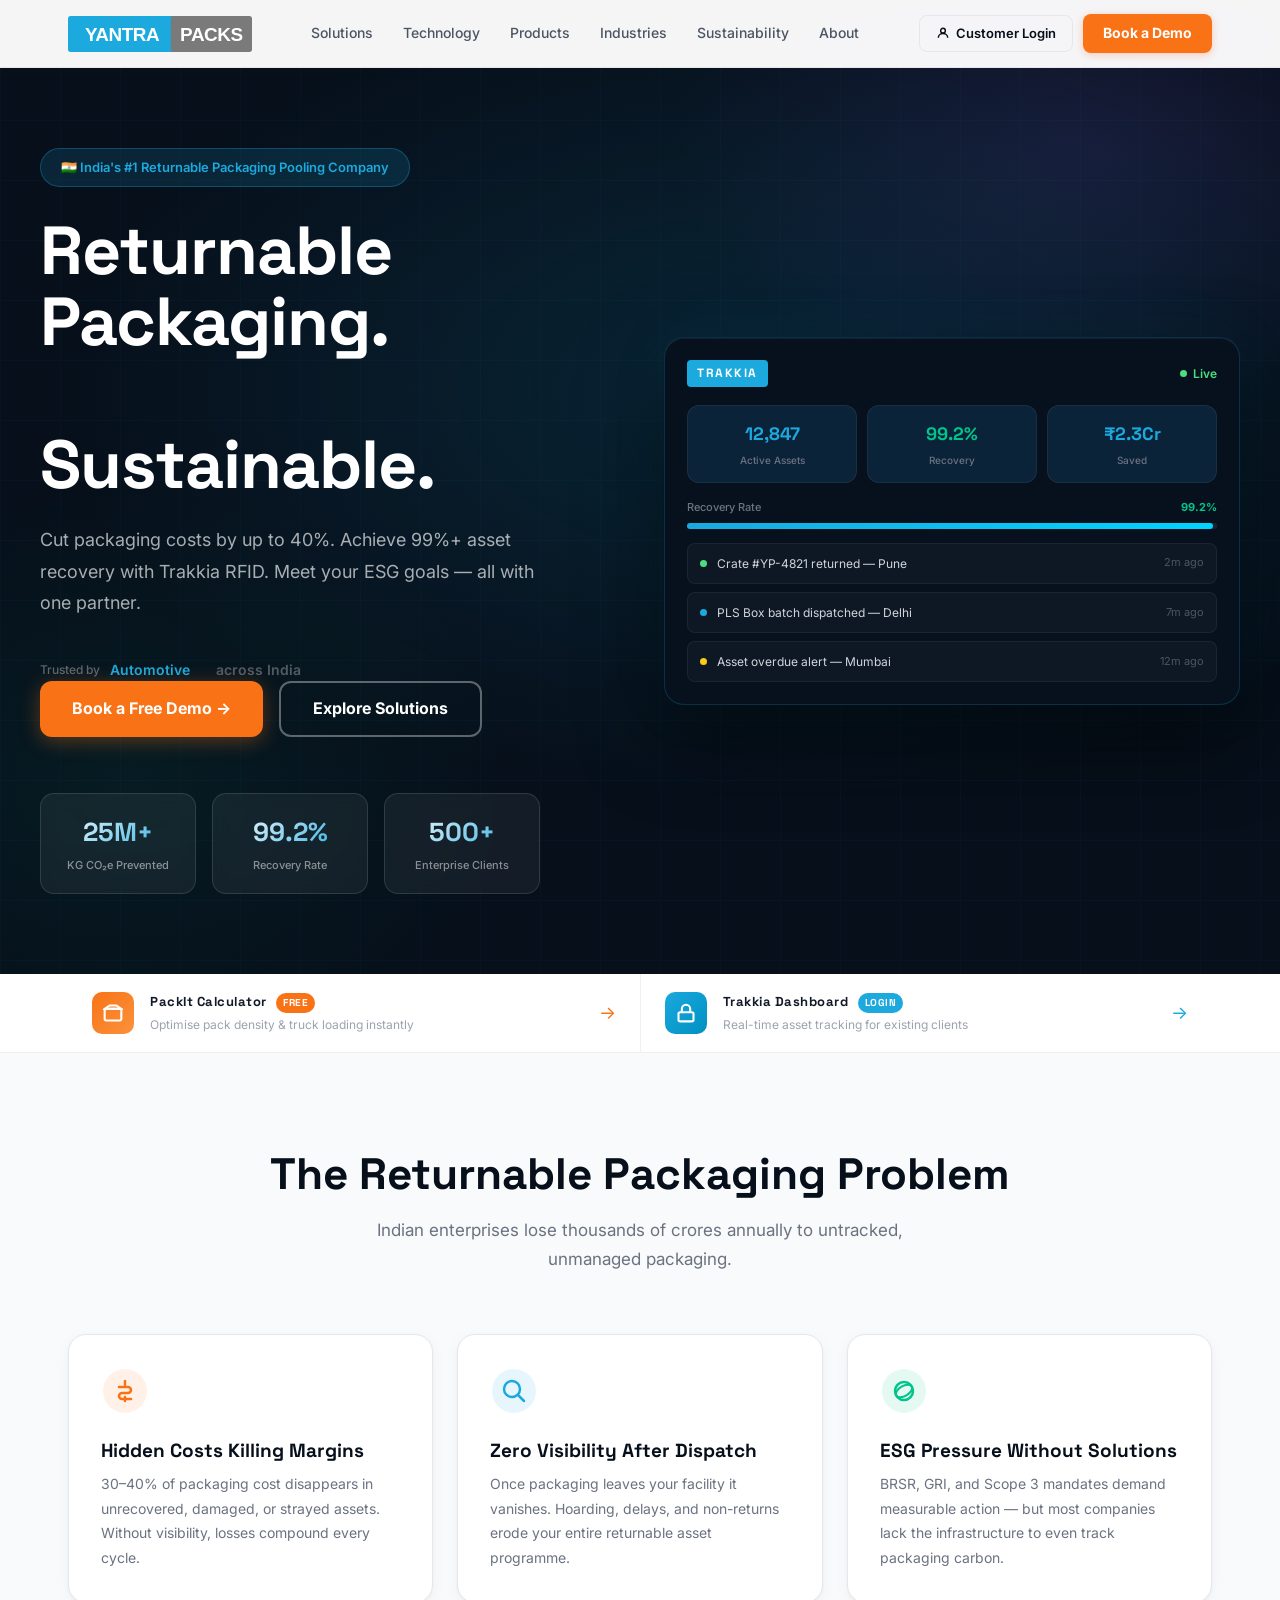
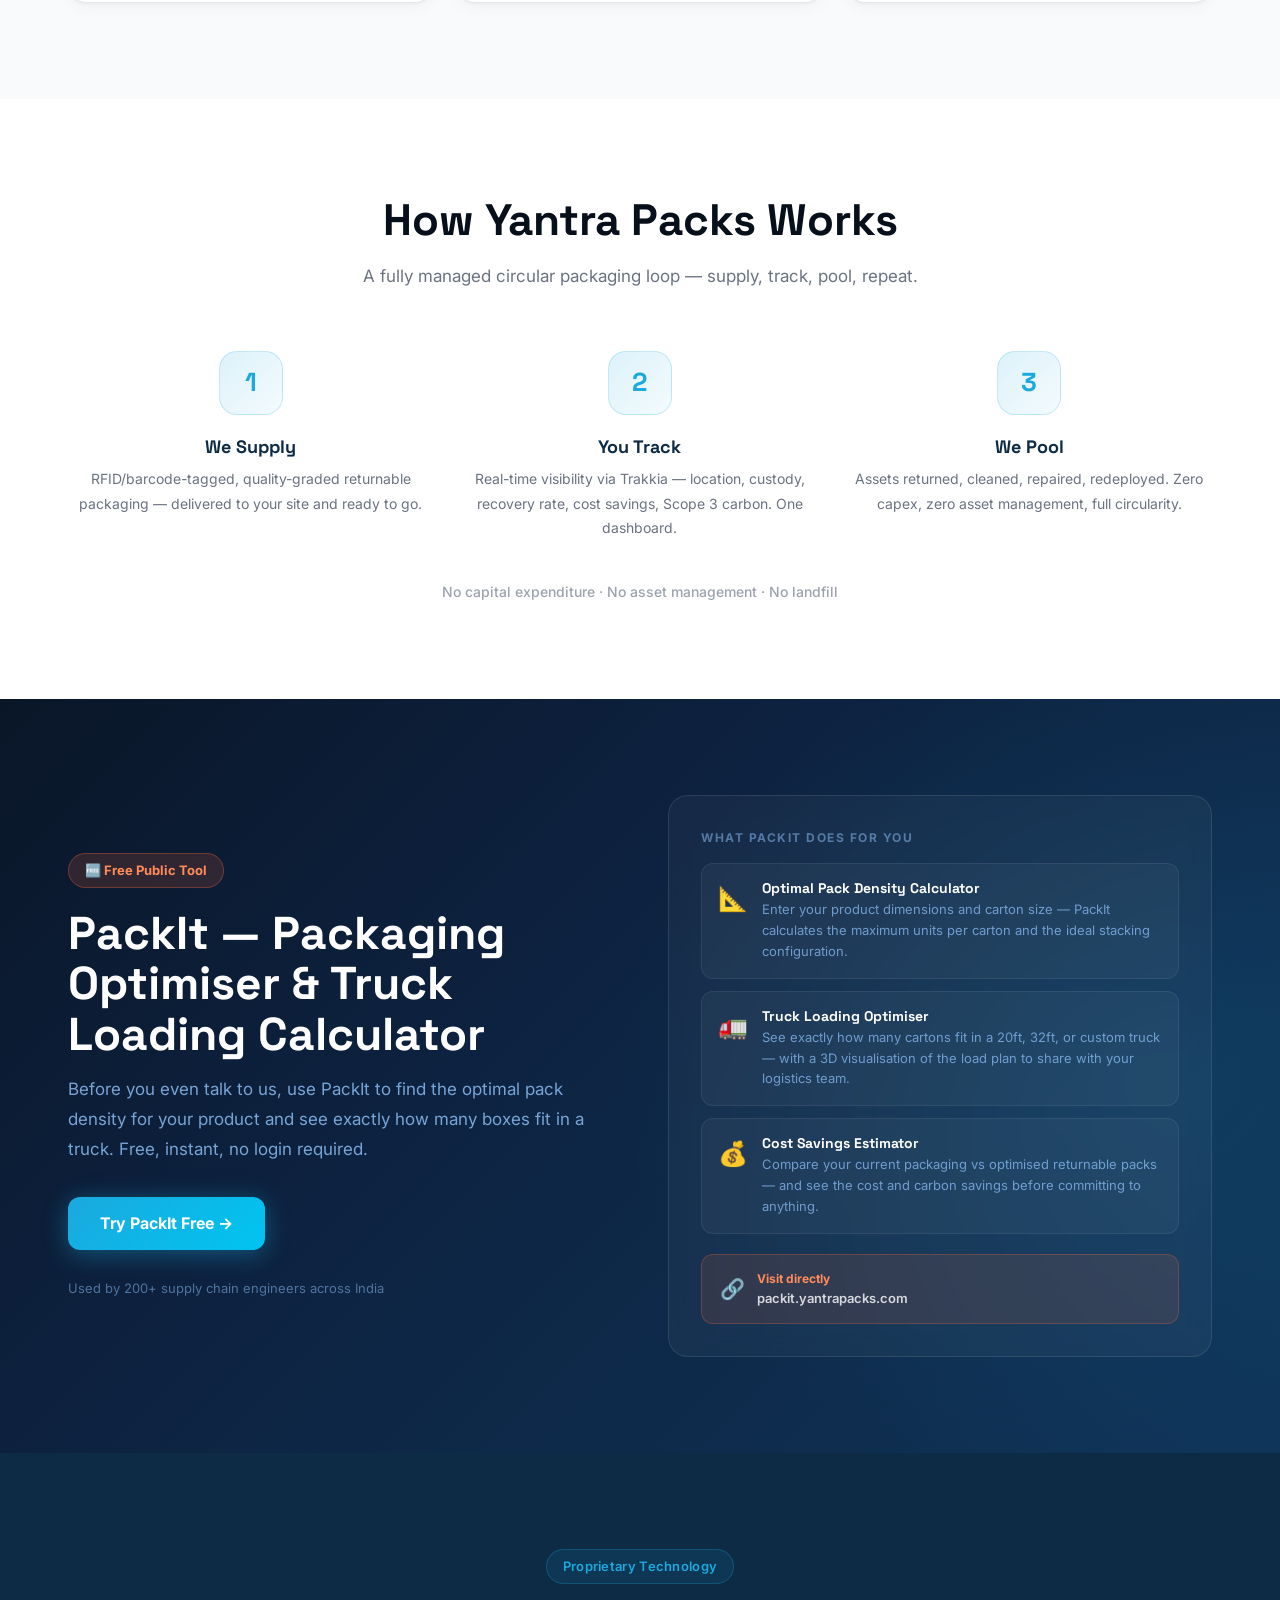
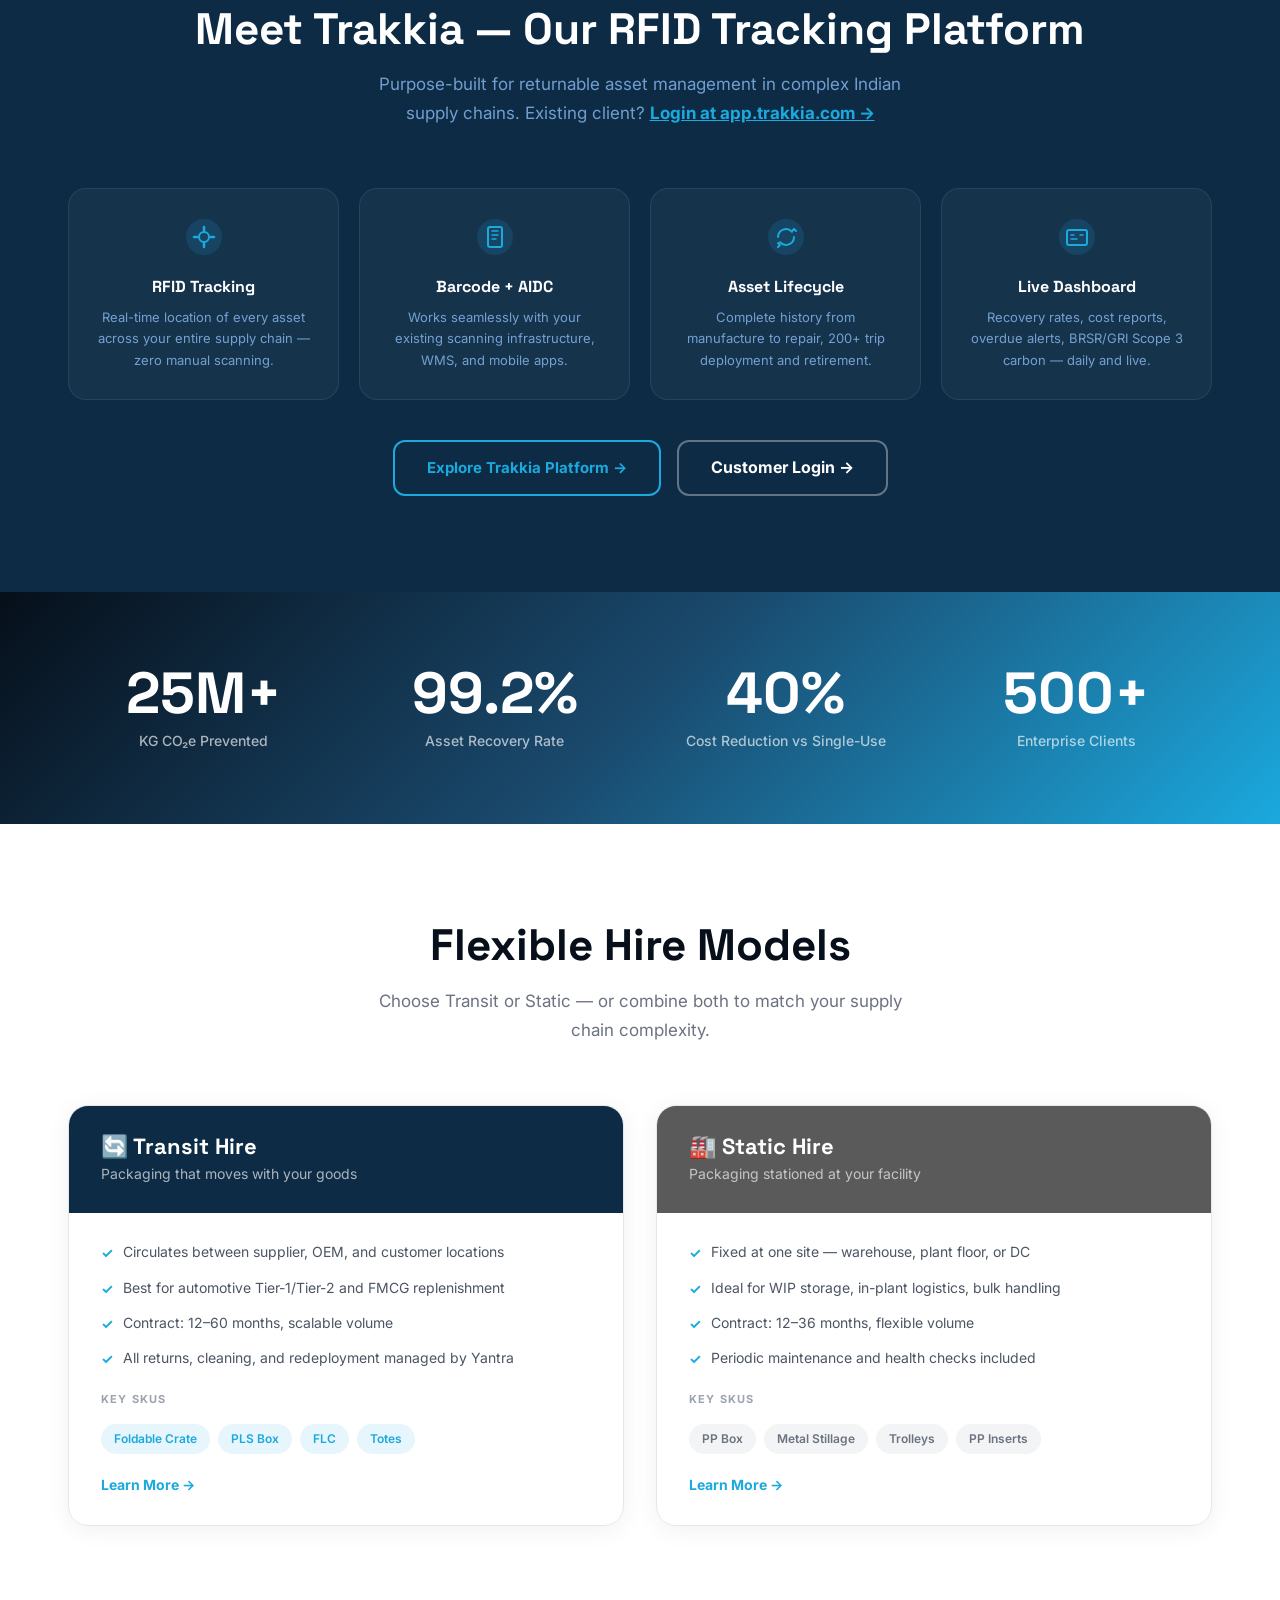
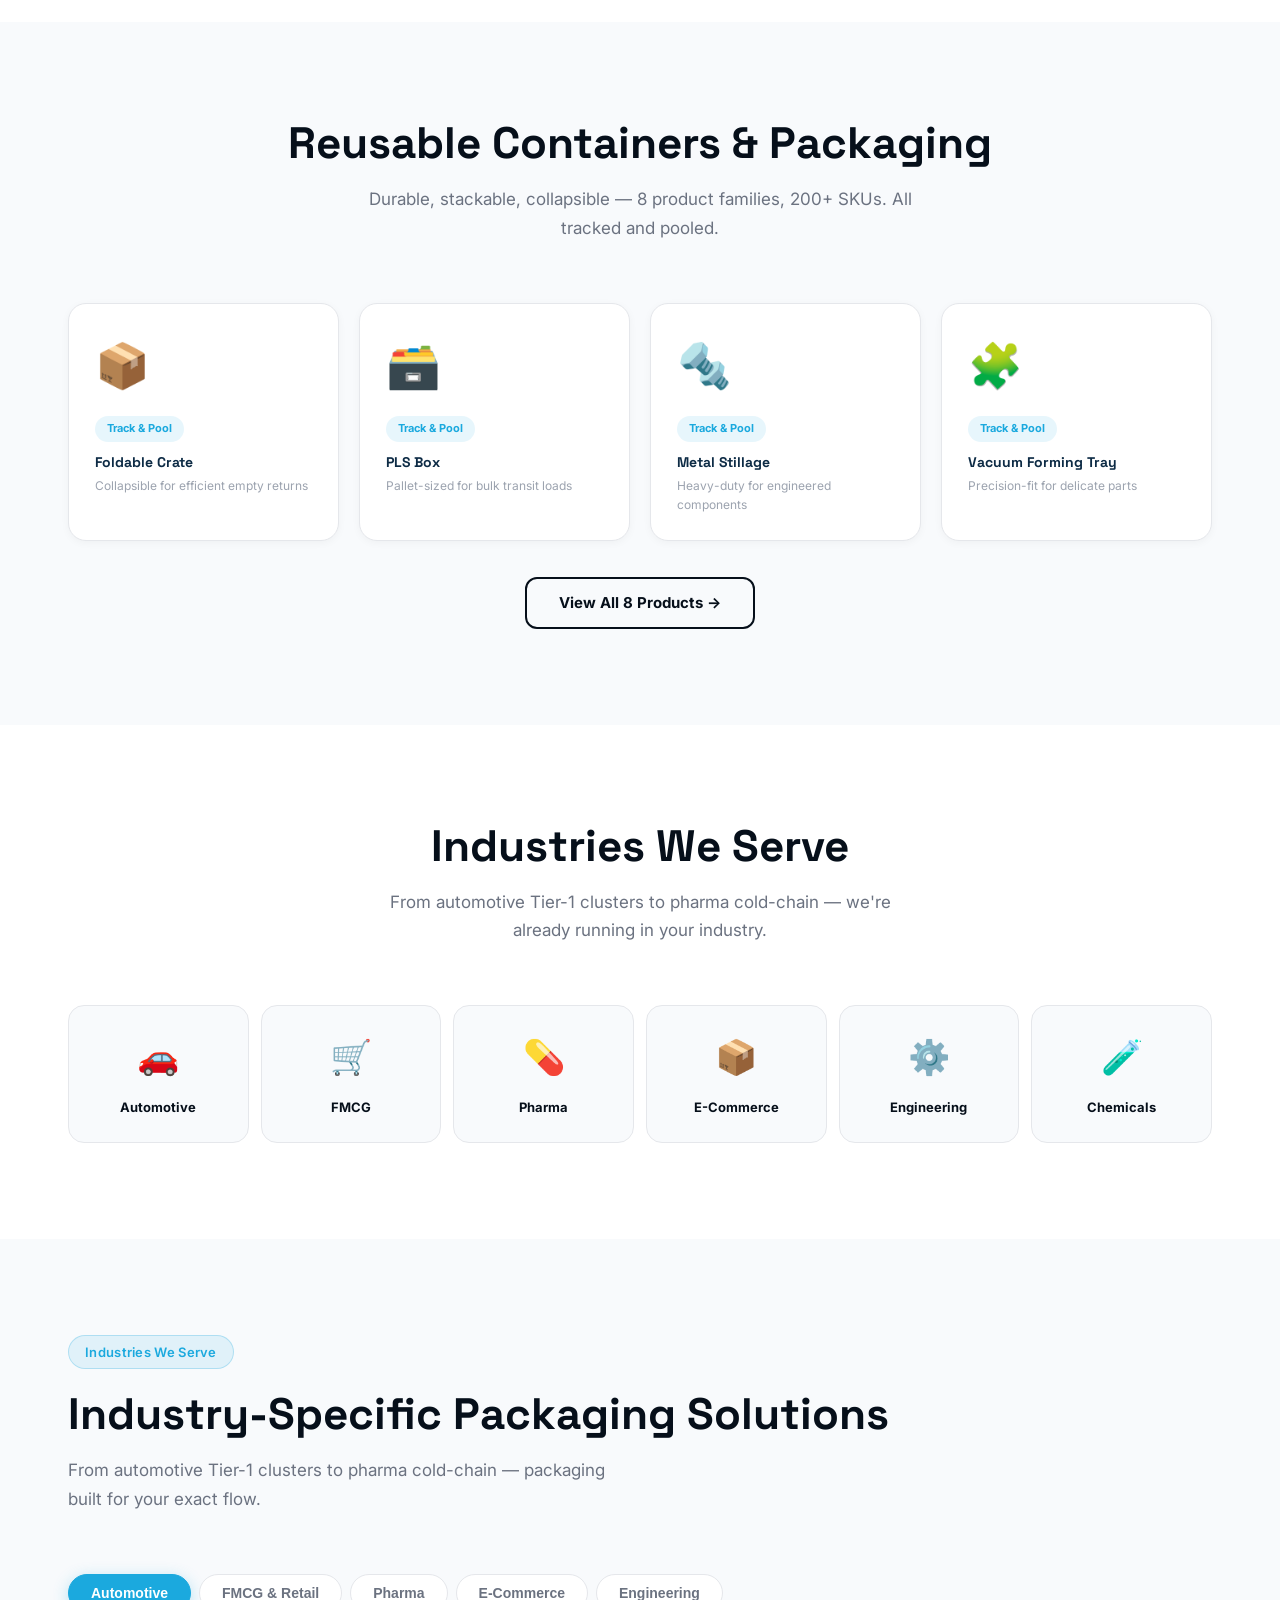
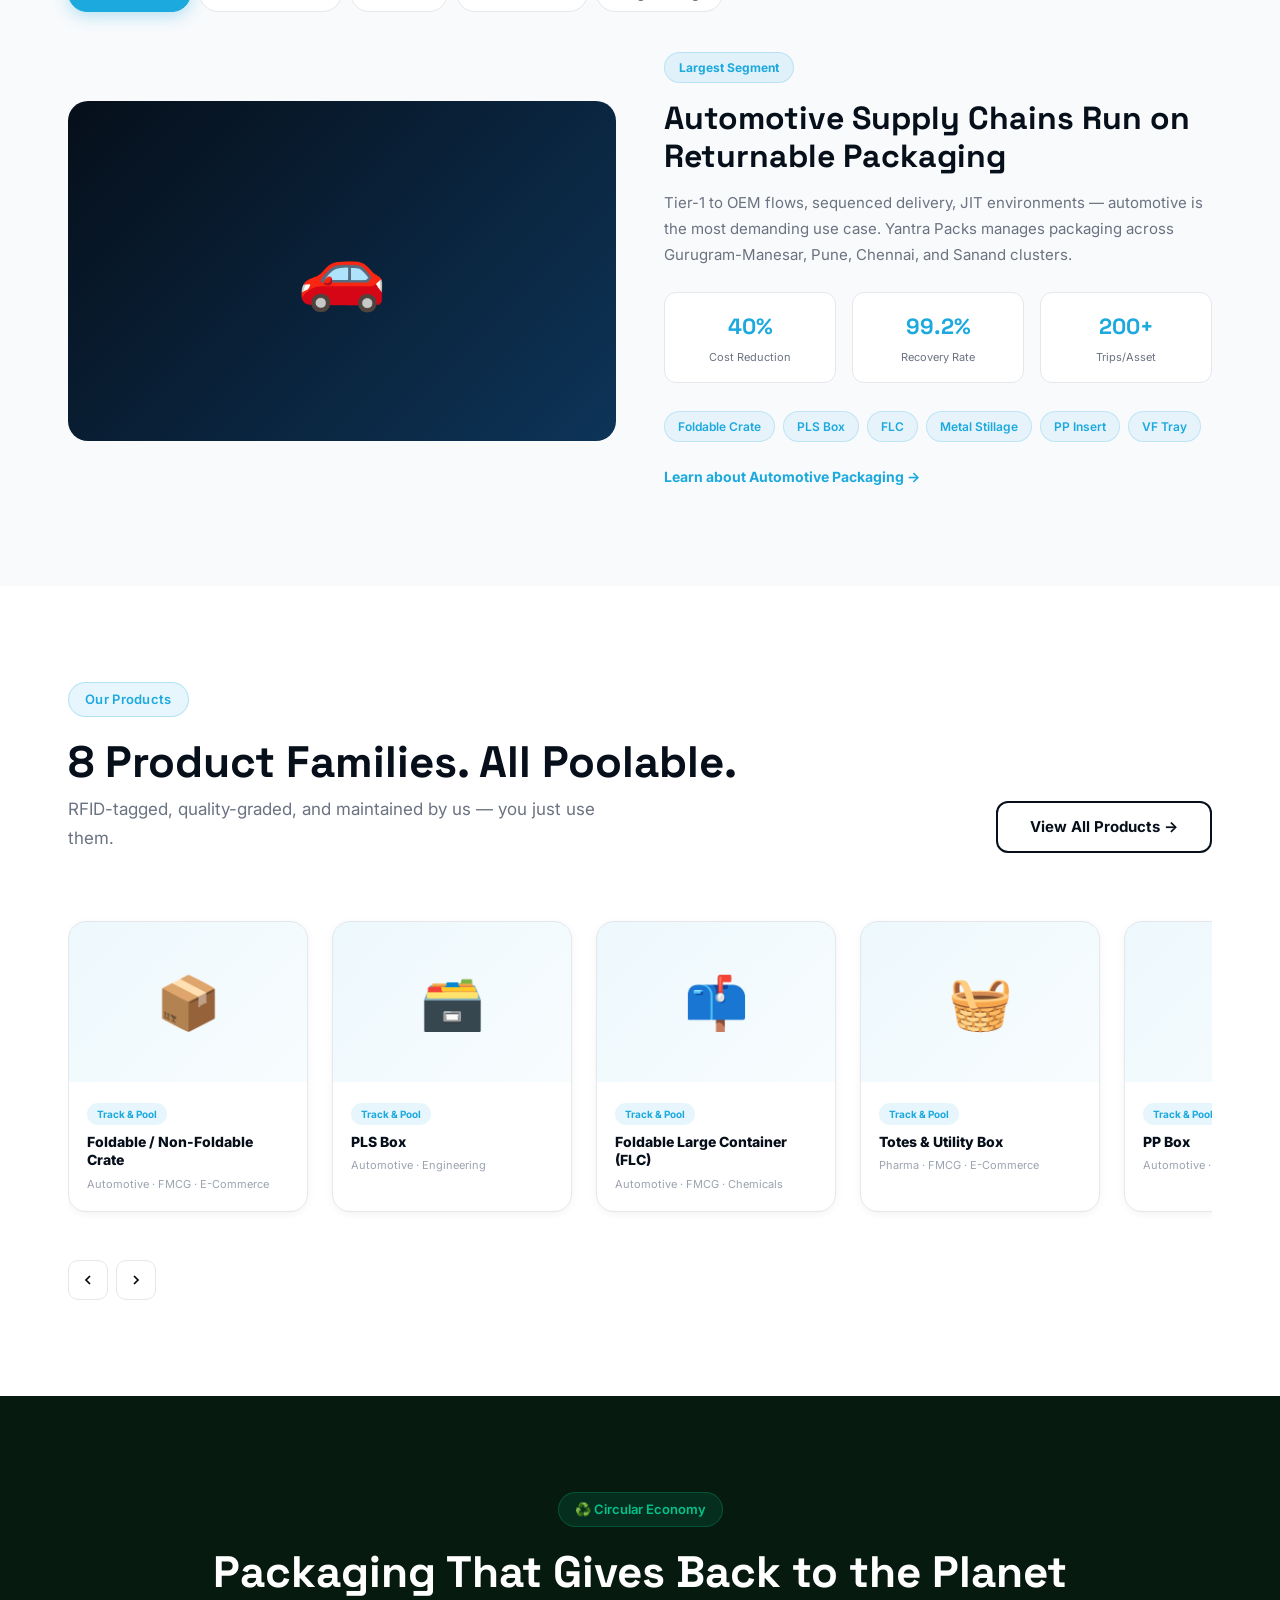
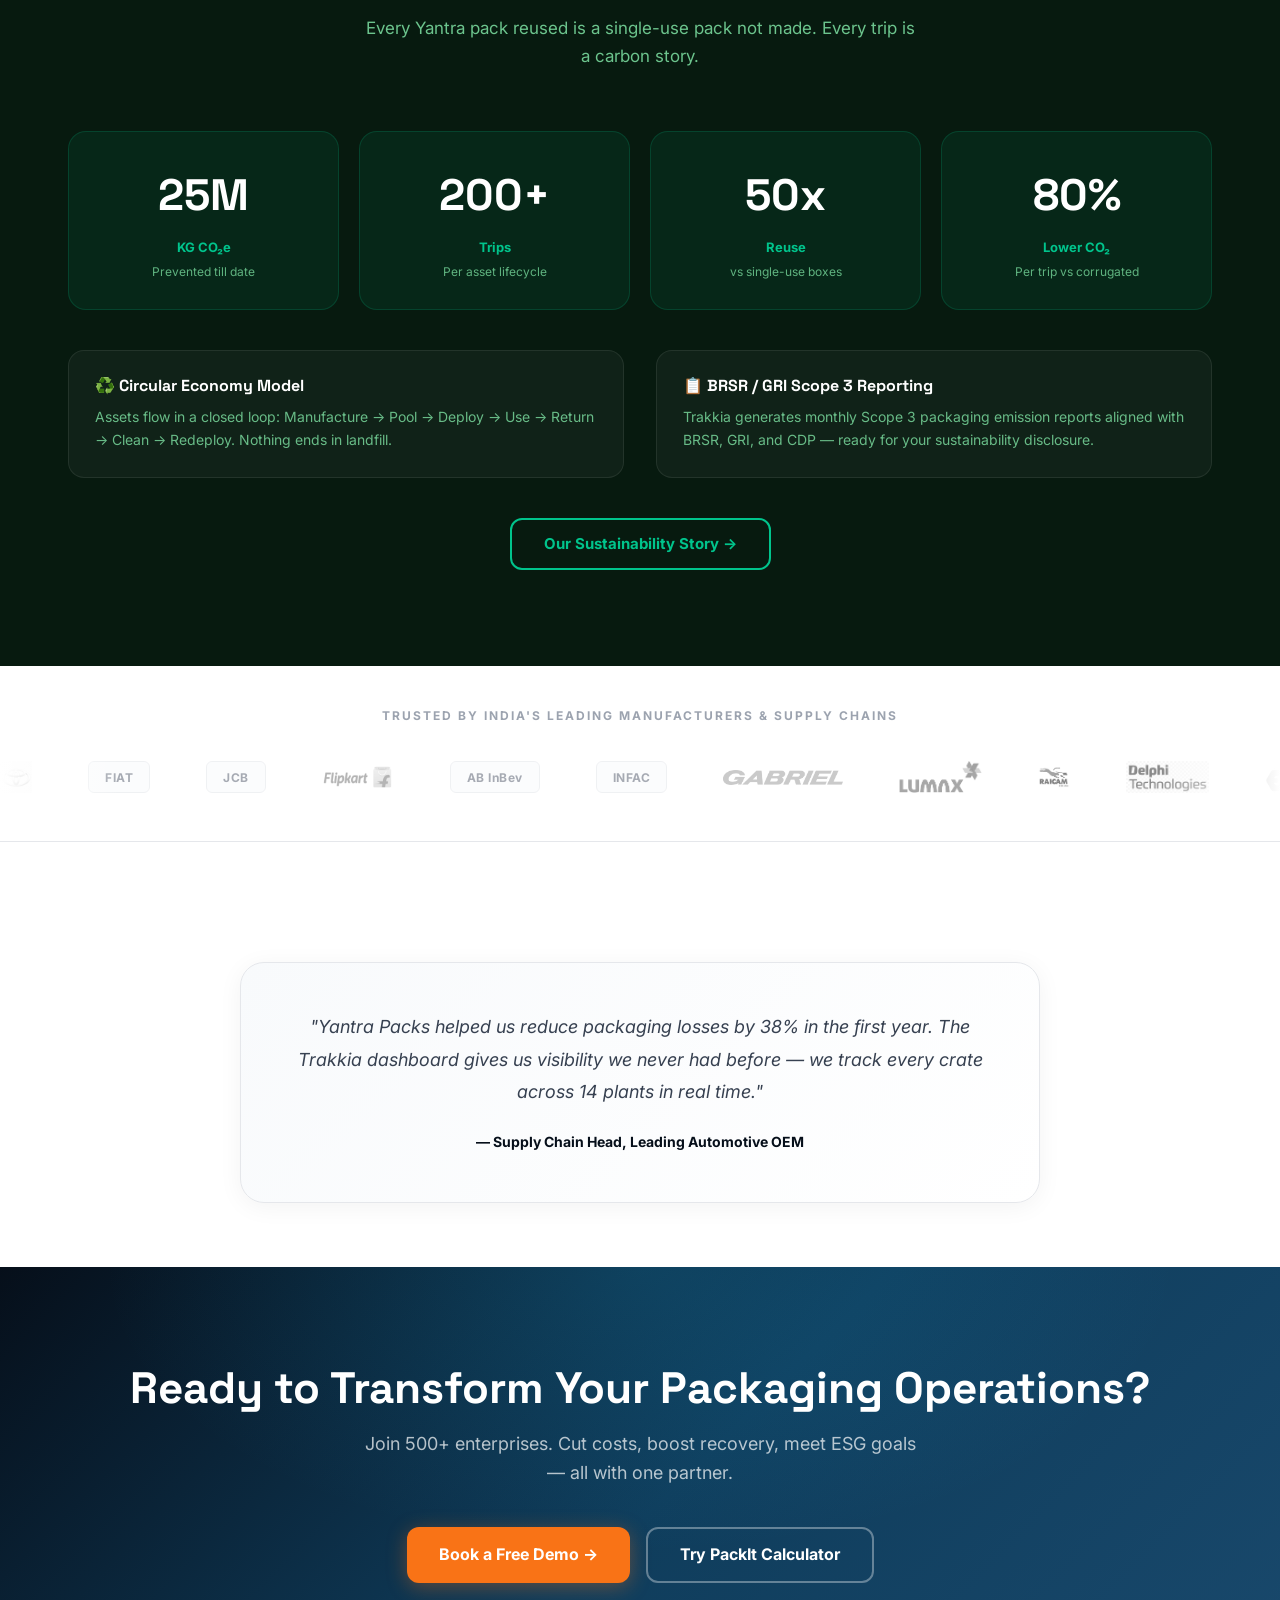
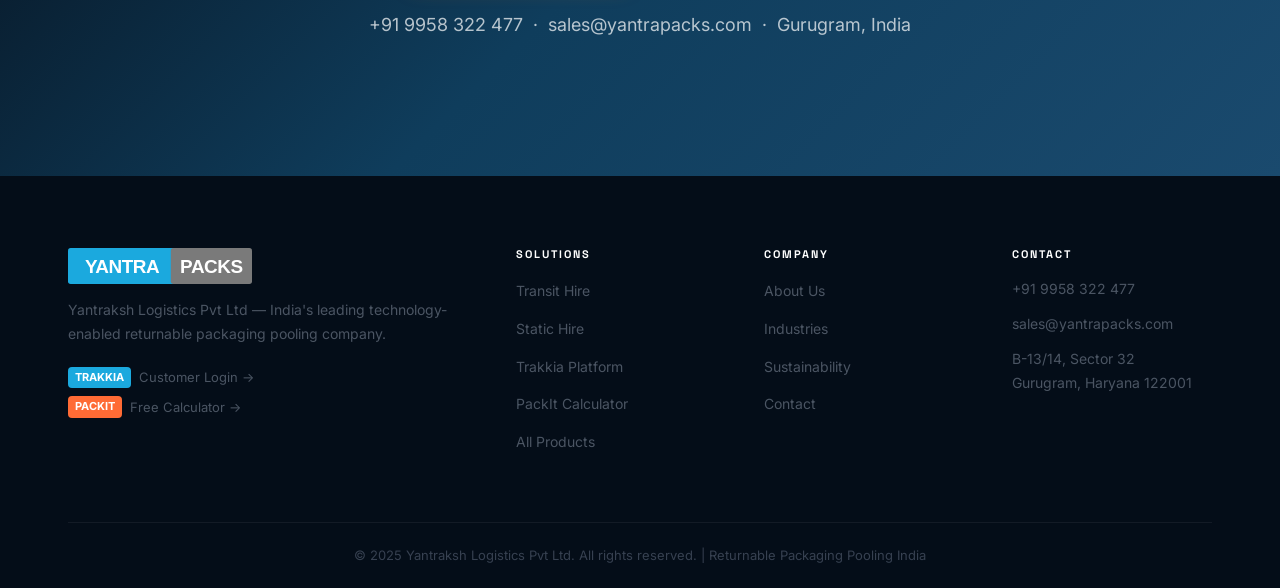
==== commit abc7a667: "Phase 5: Full redesign — industrial-premium layout, marquee, tabs, product scroll - index.html: hero" ====
--- a/index.html
+++ b/index.html
@@ -20,7 +20,7 @@
 <body>
 <nav class="navbar" id="navbar">
   <div class="container">
-    <a href="index.html" class="nav-logo"><img src="images/logo.svg" alt="Yantra Packs — Packing Intelligence" height="44" style="display:block;"></a>
+    <a href="index.html" class="nav-logo"><img src="images/logo-nav.svg" alt="Yantra Packs" height="36" style="display:block;"></a>
     <div class="nav-links">
       <a href="solutions.html">Solutions</a>
       <a href="technology.html">Technology</a>
@@ -88,7 +88,7 @@
           <div class="stat-badge"><div class="num">500+</div><div class="lbl">Enterprise Clients</div></div>
         </div>
       </div>
-      <div id="dashboard-col" style="display:none;">
+      <div id="dashboard-col" class="hero-dashboard-col">
         <div class="dashboard-mock">
           <div class="dash-header">
             <span class="dash-logo">TRAKKIA</span>
@@ -114,28 +114,28 @@
   </div>
 </section>
 
-<!-- TOOL STRIP (PackIt + Trakkia Login quick access) -->
-<div style="background:#fff;border-bottom:1px solid #f0f0f0;padding:0;">
-  <div class="container" style="display:flex;align-items:stretch;flex-wrap:wrap;">
-    <a href="https://packit.yantrapacks.com" target="_blank" rel="noopener"
-       style="flex:1;min-width:240px;display:flex;align-items:center;gap:16px;padding:18px 24px;border-right:1px solid #f0f0f0;transition:background 0.2s;text-decoration:none;"
-       onmouseover="this.style.background='#fff8f5'" onmouseout="this.style.background='#fff'">
-      <div style="width:42px;height:42px;background:linear-gradient(135deg,#FF6B35,#ff9a6c);border-radius:10px;display:flex;align-items:center;justify-content:center;font-size:20px;flex-shrink:0;">📦</div>
-      <div>
-        <div style="font-size:13px;font-weight:800;color:#111827;font-family:'Space Grotesk',sans-serif;letter-spacing:0.5px;">PackIt Calculator <span style="background:#FF6B35;color:#fff;font-size:10px;padding:2px 7px;border-radius:99px;font-weight:700;margin-left:4px;">FREE</span></div>
-        <div style="font-size:12px;color:#9ca3af;margin-top:1px;">Optimise pack density &amp; truck loading instantly</div>
-      </div>
-      <div style="margin-left:auto;color:#FF6B35;font-size:18px;">→</div>
+<!-- TOOL STRIP -->
+<div class="tool-strip">
+  <div class="container tool-strip-inner">
+    <a href="https://packit.yantrapacks.com" target="_blank" rel="noopener" class="tool-strip-item orange">
+      <div class="tool-strip-icon orange">
+        <svg width="20" height="20" viewBox="0 0 24 24" fill="none" stroke="white" stroke-width="2.5"><rect x="2" y="7" width="20" height="14" rx="2"/><path d="M16 3H8L2 7h20z"/></svg>
+      </div>
+      <div>
+        <div class="tool-strip-title">PackIt Calculator <span class="tool-strip-badge orange">FREE</span></div>
+        <div class="tool-strip-sub">Optimise pack density &amp; truck loading instantly</div>
+      </div>
+      <span class="tool-strip-arrow">→</span>
     </a>
-    <a href="https://app.trakkia.com" target="_blank" rel="noopener"
-       style="flex:1;min-width:240px;display:flex;align-items:center;gap:16px;padding:18px 24px;transition:background 0.2s;text-decoration:none;"
-       onmouseover="this.style.background='#f0f9ff'" onmouseout="this.style.background='#fff'">
-      <div style="width:42px;height:42px;background:linear-gradient(135deg,#1BA9DE,#0090c0);border-radius:10px;display:flex;align-items:center;justify-content:center;font-size:20px;flex-shrink:0;">🔐</div>
-      <div>
-        <div style="font-size:13px;font-weight:800;color:#111827;font-family:'Space Grotesk',sans-serif;letter-spacing:0.5px;">Trakkia Dashboard <span style="background:#1BA9DE;color:#fff;font-size:10px;padding:2px 7px;border-radius:99px;font-weight:700;margin-left:4px;">LOGIN</span></div>
-        <div style="font-size:12px;color:#9ca3af;margin-top:1px;">Real-time asset tracking for existing clients</div>
-      </div>
-      <div style="margin-left:auto;color:#1BA9DE;font-size:18px;">→</div>
+    <a href="https://app.trakkia.com" target="_blank" rel="noopener" class="tool-strip-item blue">
+      <div class="tool-strip-icon blue">
+        <svg width="20" height="20" viewBox="0 0 24 24" fill="none" stroke="white" stroke-width="2.5"><rect x="3" y="11" width="18" height="11" rx="2"/><path d="M7 11V7a5 5 0 0 1 10 0v4"/></svg>
+      </div>
+      <div>
+        <div class="tool-strip-title">Trakkia Dashboard <span class="tool-strip-badge blue">LOGIN</span></div>
+        <div class="tool-strip-sub">Real-time asset tracking for existing clients</div>
+      </div>
+      <span class="tool-strip-arrow">→</span>
     </a>
   </div>
 </div>
@@ -149,18 +149,18 @@
     </div>
     <div class="grid-3">
       <div class="card fu">
-        <div class="card-icon">💸</div>
-        <h3 style="font-size:19px;font-weight:800;color:#0D2B45;margin-bottom:10px;">Hidden Costs Killing Margins</h3>
+        <svg class="icon-card-svg" viewBox="0 0 48 48" fill="none"><circle cx="24" cy="24" r="22" fill="rgba(249,115,22,0.1)"/><path d="M24 14v4M24 30v4M18 20h9a3 3 0 0 1 0 6h-6a3 3 0 0 0 0 6h9" stroke="#F97316" stroke-width="2.5" stroke-linecap="round"/></svg>
+        <h3 style="font-size:19px;font-weight:800;color:var(--navy);margin-bottom:10px;">Hidden Costs Killing Margins</h3>
         <p style="font-size:14px;color:#6b7280;line-height:1.75;">30–40% of packaging cost disappears in unrecovered, damaged, or strayed assets. Without visibility, losses compound every cycle.</p>
       </div>
       <div class="card fu2">
-        <div class="card-icon">🔍</div>
-        <h3 style="font-size:19px;font-weight:800;color:#0D2B45;margin-bottom:10px;">Zero Visibility After Dispatch</h3>
+        <svg class="icon-card-svg" viewBox="0 0 48 48" fill="none"><circle cx="24" cy="24" r="22" fill="rgba(27,169,222,0.1)"/><circle cx="22" cy="22" r="8" stroke="#1BA9DE" stroke-width="2.5"/><path d="M28 28l6 6" stroke="#1BA9DE" stroke-width="2.5" stroke-linecap="round"/></svg>
+        <h3 style="font-size:19px;font-weight:800;color:var(--navy);margin-bottom:10px;">Zero Visibility After Dispatch</h3>
         <p style="font-size:14px;color:#6b7280;line-height:1.75;">Once packaging leaves your facility it vanishes. Hoarding, delays, and non-returns erode your entire returnable asset programme.</p>
       </div>
       <div class="card fu3">
-        <div class="card-icon">🌍</div>
-        <h3 style="font-size:19px;font-weight:800;color:#0D2B45;margin-bottom:10px;">ESG Pressure Without Solutions</h3>
+        <svg class="icon-card-svg" viewBox="0 0 48 48" fill="none"><circle cx="24" cy="24" r="22" fill="rgba(0,196,140,0.1)"/><circle cx="24" cy="24" r="9" stroke="#00C48C" stroke-width="2.5"/><ellipse cx="24" cy="24" rx="9" ry="5" stroke="#00C48C" stroke-width="2" transform="rotate(-30 24 24)"/></svg>
+        <h3 style="font-size:19px;font-weight:800;color:var(--navy);margin-bottom:10px;">ESG Pressure Without Solutions</h3>
         <p style="font-size:14px;color:#6b7280;line-height:1.75;">BRSR, GRI, and Scope 3 mandates demand measurable action — but most companies lack the infrastructure to even track packaging carbon.</p>
       </div>
     </div>
@@ -254,14 +254,26 @@
       <p class="section-sub" style="color:rgba(147,197,253,0.75);margin:0 auto;">Purpose-built for returnable asset management in complex Indian supply chains. Existing client? <a href="https://app.trakkia.com" target="_blank" style="color:#1BA9DE;font-weight:700;text-decoration:underline;">Login at app.trakkia.com →</a></p>
     </div>
     <div class="grid-4" style="margin-bottom:40px;">
-      <div class="feature-tile fu"><div class="icon">📡</div><h3>RFID Tracking</h3><p>Real-time location of every asset across your entire supply chain — zero manual scanning.</p></div>
-      <div class="feature-tile fu2"><div class="icon">📱</div><h3>Barcode + AIDC</h3><p>Works seamlessly with your existing scanning infrastructure, WMS, and mobile apps.</p></div>
-      <div class="feature-tile fu3"><div class="icon">🔄</div><h3>Asset Lifecycle</h3><p>Complete history from manufacture to repair, 200+ trip deployment and retirement.</p></div>
-      <div class="feature-tile fu3"><div class="icon">📊</div><h3>Live Dashboard</h3><p>Recovery rates, cost reports, overdue alerts, BRSR/GRI Scope 3 carbon — daily and live.</p></div>
+      <div class="feature-tile fu">
+        <svg class="icon" viewBox="0 0 40 40" fill="none" width="40" height="40"><circle cx="20" cy="20" r="18" fill="rgba(27,169,222,0.15)"/><path d="M20 10v4M20 26v4M10 20h4M26 20h4" stroke="#1BA9DE" stroke-width="2.5" stroke-linecap="round"/><circle cx="20" cy="20" r="5" stroke="#1BA9DE" stroke-width="2"/></svg>
+        <h3>RFID Tracking</h3><p>Real-time location of every asset across your entire supply chain — zero manual scanning.</p>
+      </div>
+      <div class="feature-tile fu2">
+        <svg class="icon" viewBox="0 0 40 40" fill="none" width="40" height="40"><circle cx="20" cy="20" r="18" fill="rgba(27,169,222,0.15)"/><rect x="13" y="10" width="14" height="20" rx="2" stroke="#1BA9DE" stroke-width="2"/><path d="M17 14h6M17 18h6M17 22h4" stroke="#1BA9DE" stroke-width="1.5" stroke-linecap="round"/></svg>
+        <h3>Barcode + AIDC</h3><p>Works seamlessly with your existing scanning infrastructure, WMS, and mobile apps.</p>
+      </div>
+      <div class="feature-tile fu3">
+        <svg class="icon" viewBox="0 0 40 40" fill="none" width="40" height="40"><circle cx="20" cy="20" r="18" fill="rgba(27,169,222,0.15)"/><path d="M12 20a8 8 0 0 1 14-5.2M28 20a8 8 0 0 1-14 5.2" stroke="#1BA9DE" stroke-width="2" stroke-linecap="round"/><path d="M26 14l2-2 2 2M12 26l2 2-2 2" stroke="#1BA9DE" stroke-width="2" stroke-linecap="round" stroke-linejoin="round"/></svg>
+        <h3>Asset Lifecycle</h3><p>Complete history from manufacture to repair, 200+ trip deployment and retirement.</p>
+      </div>
+      <div class="feature-tile fu3">
+        <svg class="icon" viewBox="0 0 40 40" fill="none" width="40" height="40"><circle cx="20" cy="20" r="18" fill="rgba(27,169,222,0.15)"/><rect x="10" y="13" width="20" height="15" rx="2" stroke="#1BA9DE" stroke-width="2"/><path d="M14 18h3M14 22h6M23 18h3" stroke="#1BA9DE" stroke-width="1.5" stroke-linecap="round"/></svg>
+        <h3>Live Dashboard</h3><p>Recovery rates, cost reports, overdue alerts, BRSR/GRI Scope 3 carbon — daily and live.</p>
+      </div>
     </div>
     <div style="text-align:center;display:flex;gap:16px;justify-content:center;flex-wrap:wrap;">
       <a href="technology.html" class="btn-outline-primary">Explore Trakkia Platform →</a>
-      <a href="https://app.trakkia.com" target="_blank" rel="noopener" style="display:inline-flex;align-items:center;gap:8px;border:2px solid rgba(255,255,255,0.2);color:rgba(255,255,255,0.75);padding:12px 28px;border-radius:12px;font-weight:700;font-size:15px;transition:all 0.2s;" onmouseover="this.style.background='rgba(255,255,255,0.08)'" onmouseout="this.style.background='transparent'">🔐 Client Login</a>
+      <a href="https://app.trakkia.com" target="_blank" rel="noopener" class="btn-outline-white">Customer Login →</a>
     </div>
   </div>
 </section>
@@ -359,33 +371,223 @@
   </div>
 </section>
 
-<!-- WHERE WE OPERATE -->
-<section class="section" style="background:#f8fafc;">
-  <div class="container">
-    <div class="section-header text-center fu">
-      <h2 class="section-title">Where We Operate</h2>
-      <p class="section-sub" style="margin:0 auto;">Yantra Packs packaging flows through every node of your supply chain — managed end to end.</p>
-    </div>
-    <div class="grid-4">
-      <div class="card fu">
-        <div class="card-icon">🏭</div>
-        <h3 style="font-size:18px;font-weight:800;color:#0D2B45;margin-bottom:10px;">OEM Plants</h3>
-        <p style="font-size:14px;color:#6b7280;line-height:1.75;">Direct supply to assembly lines across automotive, pharma, and FMCG manufacturing facilities.</p>
-      </div>
-      <div class="card fu2">
-        <div class="card-icon">🔧</div>
-        <h3 style="font-size:18px;font-weight:800;color:#0D2B45;margin-bottom:10px;">Tier 1 Vendors</h3>
-        <p style="font-size:14px;color:#6b7280;line-height:1.75;">Packaging flows from component vendors to OEM plants and back — every trip fully tracked.</p>
-      </div>
-      <div class="card fu3">
-        <div class="card-icon">🏬</div>
-        <h3 style="font-size:18px;font-weight:800;color:#0D2B45;margin-bottom:10px;">Warehouses &amp; DCs</h3>
-        <p style="font-size:14px;color:#6b7280;line-height:1.75;">Static hire for long-term deployment at distribution centres and storage facilities.</p>
-      </div>
-      <div class="card fu3">
-        <div class="card-icon">🔄</div>
-        <h3 style="font-size:18px;font-weight:800;color:#0D2B45;margin-bottom:10px;">Return Depots</h3>
-        <p style="font-size:14px;color:#6b7280;line-height:1.75;">We manage collection, cleaning, quality grading, and redeployment — nothing leaves the loop.</p>
+<!-- INDUSTRY TABS -->
+<section class="ind-section">
+  <div class="container">
+    <div class="section-header fu">
+      <div class="section-tag">Industries We Serve</div>
+      <h2 class="section-title">Industry-Specific Packaging Solutions</h2>
+      <p class="section-sub">From automotive Tier-1 clusters to pharma cold-chain — packaging built for your exact flow.</p>
+    </div>
+    <div class="ind-tabs-nav" role="tablist">
+      <button class="ind-tab-btn active" data-ind="auto" role="tab" aria-selected="true">Automotive</button>
+      <button class="ind-tab-btn" data-ind="fmcg" role="tab">FMCG &amp; Retail</button>
+      <button class="ind-tab-btn" data-ind="pharma" role="tab">Pharma</button>
+      <button class="ind-tab-btn" data-ind="ecom" role="tab">E-Commerce</button>
+      <button class="ind-tab-btn" data-ind="eng" role="tab">Engineering</button>
+    </div>
+
+    <!-- Automotive -->
+    <div class="ind-tab-panel active" id="ind-auto">
+      <div class="ind-tab-img">
+        <div class="ind-tab-img-placeholder">🚗</div>
+      </div>
+      <div>
+        <div class="ind-tab-tag">Largest Segment</div>
+        <h3 class="ind-tab-title">Automotive Supply Chains Run on Returnable Packaging</h3>
+        <p class="ind-tab-desc">Tier-1 to OEM flows, sequenced delivery, JIT environments — automotive is the most demanding use case. Yantra Packs manages packaging across Gurugram-Manesar, Pune, Chennai, and Sanand clusters.</p>
+        <div class="ind-tab-stats">
+          <div class="ind-tab-stat"><div class="val">40%</div><div class="lbl">Cost Reduction</div></div>
+          <div class="ind-tab-stat"><div class="val">99.2%</div><div class="lbl">Recovery Rate</div></div>
+          <div class="ind-tab-stat"><div class="val">200+</div><div class="lbl">Trips/Asset</div></div>
+        </div>
+        <div class="ind-tab-skus">
+          <span class="ind-tab-sku">Foldable Crate</span>
+          <span class="ind-tab-sku">PLS Box</span>
+          <span class="ind-tab-sku">FLC</span>
+          <span class="ind-tab-sku">Metal Stillage</span>
+          <span class="ind-tab-sku">PP Insert</span>
+          <span class="ind-tab-sku">VF Tray</span>
+        </div>
+        <a href="industries.html" style="display:inline-flex;align-items:center;gap:6px;margin-top:24px;font-size:14px;font-weight:700;color:var(--primary);">Learn about Automotive Packaging →</a>
+      </div>
+    </div>
+
+    <!-- FMCG -->
+    <div class="ind-tab-panel" id="ind-fmcg">
+      <div class="ind-tab-img"><div class="ind-tab-img-placeholder">🛒</div></div>
+      <div>
+        <div class="ind-tab-tag">High Volume</div>
+        <h3 class="ind-tab-title">FMCG &amp; Retail Distribution at Scale</h3>
+        <p class="ind-tab-desc">High-velocity replenishment from factory to distribution centre to last-mile. Totes, utility boxes, and collapsible crates that handle daily abuse, quick turnaround, and frequent cleaning cycles.</p>
+        <div class="ind-tab-stats">
+          <div class="ind-tab-stat"><div class="val">50x</div><div class="lbl">Reuse vs Single-Use</div></div>
+          <div class="ind-tab-stat"><div class="val">80%</div><div class="lbl">Lower CO₂/Trip</div></div>
+          <div class="ind-tab-stat"><div class="val">24hr</div><div class="lbl">Turnaround SLA</div></div>
+        </div>
+        <div class="ind-tab-skus">
+          <span class="ind-tab-sku">Totes &amp; Utility Box</span>
+          <span class="ind-tab-sku">Foldable Crate</span>
+          <span class="ind-tab-sku">PP Box</span>
+        </div>
+        <a href="industries.html" style="display:inline-flex;align-items:center;gap:6px;margin-top:24px;font-size:14px;font-weight:700;color:var(--primary);">Learn about FMCG Packaging →</a>
+      </div>
+    </div>
+
+    <!-- Pharma -->
+    <div class="ind-tab-panel" id="ind-pharma">
+      <div class="ind-tab-img"><div class="ind-tab-img-placeholder">💊</div></div>
+      <div>
+        <div class="ind-tab-tag">Regulated Industry</div>
+        <h3 class="ind-tab-title">Pharma Packaging Demands Precision &amp; Traceability</h3>
+        <p class="ind-tab-desc">GMP-compliant, food-grade materials with full serialisation. Trakkia's asset-level tracking meets regulatory audit requirements — every asset, every trip, fully documented.</p>
+        <div class="ind-tab-stats">
+          <div class="ind-tab-stat"><div class="val">100%</div><div class="lbl">Serialised Assets</div></div>
+          <div class="ind-tab-stat"><div class="val">GMP</div><div class="lbl">Compliant Materials</div></div>
+          <div class="ind-tab-stat"><div class="val">Full</div><div class="lbl">Audit Trail</div></div>
+        </div>
+        <div class="ind-tab-skus">
+          <span class="ind-tab-sku">Totes</span>
+          <span class="ind-tab-sku">PP Box</span>
+          <span class="ind-tab-sku">VF Tray</span>
+          <span class="ind-tab-sku">PP Insert</span>
+        </div>
+        <a href="industries.html" style="display:inline-flex;align-items:center;gap:6px;margin-top:24px;font-size:14px;font-weight:700;color:var(--primary);">Learn about Pharma Packaging →</a>
+      </div>
+    </div>
+
+    <!-- E-Commerce -->
+    <div class="ind-tab-panel" id="ind-ecom">
+      <div class="ind-tab-img"><div class="ind-tab-img-placeholder">📦</div></div>
+      <div>
+        <div class="ind-tab-tag">Fast Growing</div>
+        <h3 class="ind-tab-title">E-Commerce Fulfilment Needs Durable Returnable Assets</h3>
+        <p class="ind-tab-desc">Fulfilment centres, seller packaging, and last-mile operations generate enormous packaging waste. Yantra's pooling model eliminates the corrugated mountain while cutting per-shipment costs.</p>
+        <div class="ind-tab-stats">
+          <div class="ind-tab-stat"><div class="val">Zero</div><div class="lbl">Corrugated Waste</div></div>
+          <div class="ind-tab-stat"><div class="val">35%</div><div class="lbl">Cost Savings</div></div>
+          <div class="ind-tab-stat"><div class="val">Pan-India</div><div class="lbl">Coverage</div></div>
+        </div>
+        <div class="ind-tab-skus">
+          <span class="ind-tab-sku">Totes</span>
+          <span class="ind-tab-sku">Foldable Crate</span>
+          <span class="ind-tab-sku">PLS Box</span>
+        </div>
+        <a href="industries.html" style="display:inline-flex;align-items:center;gap:6px;margin-top:24px;font-size:14px;font-weight:700;color:var(--primary);">Learn about E-Commerce Packaging →</a>
+      </div>
+    </div>
+
+    <!-- Engineering -->
+    <div class="ind-tab-panel" id="ind-eng">
+      <div class="ind-tab-img"><div class="ind-tab-img-placeholder">⚙️</div></div>
+      <div>
+        <div class="ind-tab-tag">Heavy Industry</div>
+        <h3 class="ind-tab-title">Heavy Engineering Components Need Heavy-Duty Packaging</h3>
+        <p class="ind-tab-desc">JCB, tractor, and industrial equipment manufacturers need packaging that handles weight, vibration, and outdoor exposure. Metal stillage, wire mesh, and custom inserts built to last.</p>
+        <div class="ind-tab-stats">
+          <div class="ind-tab-stat"><div class="val">1T+</div><div class="lbl">Load Capacity</div></div>
+          <div class="ind-tab-stat"><div class="val">Steel</div><div class="lbl">Construction</div></div>
+          <div class="ind-tab-stat"><div class="val">Custom</div><div class="lbl">Insert Design</div></div>
+        </div>
+        <div class="ind-tab-skus">
+          <span class="ind-tab-sku">Metal Stillage</span>
+          <span class="ind-tab-sku">Trolleys</span>
+          <span class="ind-tab-sku">Wire Mesh Container</span>
+          <span class="ind-tab-sku">PP Insert</span>
+        </div>
+        <a href="industries.html" style="display:inline-flex;align-items:center;gap:6px;margin-top:24px;font-size:14px;font-weight:700;color:var(--primary);">Learn about Engineering Packaging →</a>
+      </div>
+    </div>
+  </div>
+</section>
+
+<!-- PRODUCTS HORIZONTAL SCROLL -->
+<section class="prod-scroll-section">
+  <div class="container">
+    <div class="section-header fu" style="display:flex;align-items:flex-end;justify-content:space-between;flex-wrap:wrap;gap:16px;">
+      <div>
+        <div class="section-tag">Our Products</div>
+        <h2 class="section-title" style="margin-bottom:8px;">8 Product Families. All Poolable.</h2>
+        <p class="section-sub">RFID-tagged, quality-graded, and maintained by us — you just use them.</p>
+      </div>
+      <a href="products.html" class="btn-outline-navy" style="flex-shrink:0;white-space:nowrap;">View All Products →</a>
+    </div>
+    <div class="prod-scroll-wrap">
+      <div class="prod-scroll" id="prod-scroll">
+        <div class="prod-scroll-card">
+          <div class="prod-scroll-img-placeholder">📦</div>
+          <div class="prod-scroll-body">
+            <span class="prod-scroll-badge">Track &amp; Pool</span>
+            <div class="prod-scroll-name">Foldable / Non-Foldable Crate</div>
+            <div class="prod-scroll-ind">Automotive · FMCG · E-Commerce</div>
+          </div>
+        </div>
+        <div class="prod-scroll-card">
+          <div class="prod-scroll-img-placeholder">🗃️</div>
+          <div class="prod-scroll-body">
+            <span class="prod-scroll-badge">Track &amp; Pool</span>
+            <div class="prod-scroll-name">PLS Box</div>
+            <div class="prod-scroll-ind">Automotive · Engineering</div>
+          </div>
+        </div>
+        <div class="prod-scroll-card">
+          <img src="images/products/flc.jpg" alt="Foldable Large Container" class="prod-scroll-img" onerror="this.style.display='none';this.nextElementSibling.style.display='flex'">
+          <div class="prod-scroll-img-placeholder" style="display:none">📫</div>
+          <div class="prod-scroll-body">
+            <span class="prod-scroll-badge">Track &amp; Pool</span>
+            <div class="prod-scroll-name">Foldable Large Container (FLC)</div>
+            <div class="prod-scroll-ind">Automotive · FMCG · Chemicals</div>
+          </div>
+        </div>
+        <div class="prod-scroll-card">
+          <div class="prod-scroll-img-placeholder">🧺</div>
+          <div class="prod-scroll-body">
+            <span class="prod-scroll-badge">Track &amp; Pool</span>
+            <div class="prod-scroll-name">Totes &amp; Utility Box</div>
+            <div class="prod-scroll-ind">Pharma · FMCG · E-Commerce</div>
+          </div>
+        </div>
+        <div class="prod-scroll-card">
+          <div class="prod-scroll-img-placeholder">📮</div>
+          <div class="prod-scroll-body">
+            <span class="prod-scroll-badge">Track &amp; Pool</span>
+            <div class="prod-scroll-name">PP Box</div>
+            <div class="prod-scroll-ind">Automotive · Pharma</div>
+          </div>
+        </div>
+        <div class="prod-scroll-card">
+          <div class="prod-scroll-img-placeholder">🔩</div>
+          <div class="prod-scroll-body">
+            <span class="prod-scroll-badge">Track &amp; Pool</span>
+            <div class="prod-scroll-name">Metal Stillage &amp; Trolley</div>
+            <div class="prod-scroll-ind">Automotive · Engineering</div>
+          </div>
+        </div>
+        <div class="prod-scroll-card">
+          <div class="prod-scroll-img-placeholder">🧩</div>
+          <div class="prod-scroll-body">
+            <span class="prod-scroll-badge">Track &amp; Pool</span>
+            <div class="prod-scroll-name">PP Insert</div>
+            <div class="prod-scroll-ind">Automotive · Pharma</div>
+          </div>
+        </div>
+        <div class="prod-scroll-card">
+          <img src="images/products/vf-tray.jpg" alt="Vacuum Forming Tray" class="prod-scroll-img" onerror="this.style.display='none';this.nextElementSibling.style.display='flex'">
+          <div class="prod-scroll-img-placeholder" style="display:none">🪬</div>
+          <div class="prod-scroll-body">
+            <span class="prod-scroll-badge">Track &amp; Pool</span>
+            <div class="prod-scroll-name">Vacuum Forming Tray</div>
+            <div class="prod-scroll-ind">Automotive · Pharma</div>
+          </div>
+        </div>
+      </div>
+      <div class="prod-scroll-arrows">
+        <button class="prod-scroll-arrow" id="prod-prev" aria-label="Previous">
+          <svg width="16" height="16" viewBox="0 0 24 24" fill="none" stroke="currentColor" stroke-width="2.5"><path d="M15 18l-6-6 6-6"/></svg>
+        </button>
+        <button class="prod-scroll-arrow" id="prod-next" aria-label="Next">
+          <svg width="16" height="16" viewBox="0 0 24 24" fill="none" stroke="currentColor" stroke-width="2.5"><path d="M9 18l6-6-6-6"/></svg>
+        </button>
       </div>
     </div>
   </div>
@@ -413,19 +615,50 @@
   </div>
 </section>
 
-<!-- CUSTOMERS -->
-<section class="section" style="background:#fff;">
-  <div class="container">
-    <div class="section-header text-center fu">
-      <h2 class="section-title">Trusted by India's Leading Enterprises</h2>
-      <p class="section-sub" style="margin:0 auto;">From Mahindra to Flipkart — 500+ enterprises trust Yantra Packs to protect their supply chains.</p>
-    </div>
-    <div style="display:grid;grid-template-columns:repeat(6,1fr);gap:10px;margin-bottom:48px;" class="fu" id="customer-grid">
-      <div class="customer-tile">Mahindra</div><div class="customer-tile">TATA</div><div class="customer-tile">Hyundai</div><div class="customer-tile">Toyota</div><div class="customer-tile">JCB</div><div class="customer-tile">Eicher</div>
-      <div class="customer-tile">FIAT</div><div class="customer-tile">Kubota</div><div class="customer-tile">Flipkart</div><div class="customer-tile">Delhivery</div><div class="customer-tile">ABInBev</div><div class="customer-tile">Pernod Ricard</div>
-      <div class="customer-tile">DENSO</div><div class="customer-tile">TAFE</div><div class="customer-tile">Lumax</div><div class="customer-tile">Gabriel</div><div class="customer-tile">Raicam</div><div class="customer-tile">Delphi-TVS</div>
-      <div class="customer-tile">INFAC</div><div class="customer-tile">Tata Autocomp</div><div class="customer-tile">MTA Autocraft</div><div class="customer-tile">SQT</div><div class="customer-tile">UB Group</div><div class="customer-tile">InfinityBox</div>
-    </div>
+<!-- CLIENTS LOGO MARQUEE -->
+<div class="logo-marquee-section">
+  <div class="logo-marquee-label">Trusted by India's leading manufacturers &amp; supply chains</div>
+  <div class="logo-marquee-wrap">
+    <div class="logo-marquee" aria-label="Our clients">
+      <!-- Set 1 -->
+      <div class="logo-item"><img src="images/clients/toyota.png" alt="Toyota" onerror="this.style.display='none';this.nextElementSibling.style.display='flex'"><span class="logo-tile" style="display:none">Toyota</span></div>
+      <div class="logo-item"><img src="images/clients/fiat.png" alt="FIAT" onerror="this.style.display='none';this.nextElementSibling.style.display='flex'"><span class="logo-tile" style="display:none">FIAT</span></div>
+      <div class="logo-item"><img src="images/clients/jcb.png" alt="JCB" onerror="this.style.display='none';this.nextElementSibling.style.display='flex'"><span class="logo-tile" style="display:none">JCB</span></div>
+      <div class="logo-item"><img src="images/clients/flipkart.png" alt="Flipkart" onerror="this.style.display='none';this.nextElementSibling.style.display='flex'"><span class="logo-tile" style="display:none">Flipkart</span></div>
+      <div class="logo-item"><img src="images/clients/abinbev.png" alt="AB InBev" onerror="this.style.display='none';this.nextElementSibling.style.display='flex'"><span class="logo-tile" style="display:none">AB InBev</span></div>
+      <div class="logo-item"><img src="images/clients/infac.png" alt="INFAC" onerror="this.style.display='none';this.nextElementSibling.style.display='flex'"><span class="logo-tile" style="display:none">INFAC</span></div>
+      <div class="logo-item"><img src="images/clients/gabriel.png" alt="Gabriel" onerror="this.style.display='none';this.nextElementSibling.style.display='flex'"><span class="logo-tile" style="display:none">Gabriel</span></div>
+      <div class="logo-item"><img src="images/clients/lumax.png" alt="LUMAX" onerror="this.style.display='none';this.nextElementSibling.style.display='flex'"><span class="logo-tile" style="display:none">LUMAX</span></div>
+      <div class="logo-item"><img src="images/clients/raicam.png" alt="RAICAM" onerror="this.style.display='none';this.nextElementSibling.style.display='flex'"><span class="logo-tile" style="display:none">RAICAM</span></div>
+      <div class="logo-item"><img src="images/clients/delphi.png" alt="Delphi Technologies" onerror="this.style.display='none';this.nextElementSibling.style.display='flex'"><span class="logo-tile" style="display:none">Delphi</span></div>
+      <div class="logo-item"><img src="images/clients/kubota.png" alt="Kubota" onerror="this.style.display='none';this.nextElementSibling.style.display='flex'"><span class="logo-tile" style="display:none">Kubota</span></div>
+      <div class="logo-item"><img src="images/clients/mta.png" alt="MTA Autocraft" onerror="this.style.display='none';this.nextElementSibling.style.display='flex'"><span class="logo-tile" style="display:none">MTA Autocraft</span></div>
+      <div class="logo-item"><img src="images/clients/pernod-ricard.png" alt="Pernod Ricard" onerror="this.style.display='none';this.nextElementSibling.style.display='flex'"><span class="logo-tile" style="display:none">Pernod Ricard</span></div>
+      <div class="logo-item"><img src="images/clients/ub.png" alt="United Breweries" onerror="this.style.display='none';this.nextElementSibling.style.display='flex'"><span class="logo-tile" style="display:none">UB Group</span></div>
+      <div class="logo-item"><img src="images/clients/infinity-box.png" alt="Infinity Box" onerror="this.style.display='none';this.nextElementSibling.style.display='flex'"><span class="logo-tile" style="display:none">Infinity Box</span></div>
+      <!-- Set 2 (duplicate for seamless loop) -->
+      <div class="logo-item"><img src="images/clients/toyota.png" alt="Toyota" onerror="this.style.display='none';this.nextElementSibling.style.display='flex'"><span class="logo-tile" style="display:none">Toyota</span></div>
+      <div class="logo-item"><img src="images/clients/fiat.png" alt="FIAT" onerror="this.style.display='none';this.nextElementSibling.style.display='flex'"><span class="logo-tile" style="display:none">FIAT</span></div>
+      <div class="logo-item"><img src="images/clients/jcb.png" alt="JCB" onerror="this.style.display='none';this.nextElementSibling.style.display='flex'"><span class="logo-tile" style="display:none">JCB</span></div>
+      <div class="logo-item"><img src="images/clients/flipkart.png" alt="Flipkart" onerror="this.style.display='none';this.nextElementSibling.style.display='flex'"><span class="logo-tile" style="display:none">Flipkart</span></div>
+      <div class="logo-item"><img src="images/clients/abinbev.png" alt="AB InBev" onerror="this.style.display='none';this.nextElementSibling.style.display='flex'"><span class="logo-tile" style="display:none">AB InBev</span></div>
+      <div class="logo-item"><img src="images/clients/infac.png" alt="INFAC" onerror="this.style.display='none';this.nextElementSibling.style.display='flex'"><span class="logo-tile" style="display:none">INFAC</span></div>
+      <div class="logo-item"><img src="images/clients/gabriel.png" alt="Gabriel" onerror="this.style.display='none';this.nextElementSibling.style.display='flex'"><span class="logo-tile" style="display:none">Gabriel</span></div>
+      <div class="logo-item"><img src="images/clients/lumax.png" alt="LUMAX" onerror="this.style.display='none';this.nextElementSibling.style.display='flex'"><span class="logo-tile" style="display:none">LUMAX</span></div>
+      <div class="logo-item"><img src="images/clients/raicam.png" alt="RAICAM" onerror="this.style.display='none';this.nextElementSibling.style.display='flex'"><span class="logo-tile" style="display:none">RAICAM</span></div>
+      <div class="logo-item"><img src="images/clients/delphi.png" alt="Delphi Technologies" onerror="this.style.display='none';this.nextElementSibling.style.display='flex'"><span class="logo-tile" style="display:none">Delphi</span></div>
+      <div class="logo-item"><img src="images/clients/kubota.png" alt="Kubota" onerror="this.style.display='none';this.nextElementSibling.style.display='flex'"><span class="logo-tile" style="display:none">Kubota</span></div>
+      <div class="logo-item"><img src="images/clients/mta.png" alt="MTA Autocraft" onerror="this.style.display='none';this.nextElementSibling.style.display='flex'"><span class="logo-tile" style="display:none">MTA Autocraft</span></div>
+      <div class="logo-item"><img src="images/clients/pernod-ricard.png" alt="Pernod Ricard" onerror="this.style.display='none';this.nextElementSibling.style.display='flex'"><span class="logo-tile" style="display:none">Pernod Ricard</span></div>
+      <div class="logo-item"><img src="images/clients/ub.png" alt="United Breweries" onerror="this.style.display='none';this.nextElementSibling.style.display='flex'"><span class="logo-tile" style="display:none">UB Group</span></div>
+      <div class="logo-item"><img src="images/clients/infinity-box.png" alt="Infinity Box" onerror="this.style.display='none';this.nextElementSibling.style.display='flex'"><span class="logo-tile" style="display:none">Infinity Box</span></div>
+    </div>
+  </div>
+</div>
+
+<!-- TESTIMONIAL -->
+<section class="section" style="background:#fff;padding-top:64px;padding-bottom:64px;">
+  <div class="container">
     <div class="testimonial fu">
       <blockquote>"Yantra Packs helped us reduce packaging losses by 38% in the first year. The Trakkia dashboard gives us visibility we never had before — we track every crate across 14 plants in real time."</blockquote>
       <cite>— Supply Chain Head, Leading Automotive OEM</cite>
@@ -449,7 +682,7 @@
   <div class="container">
     <div class="footer-grid">
       <div>
-        <div class="nav-logo" style="margin-bottom:14px;"><img src="images/logo.svg" alt="Yantra Packs" height="40" style="display:block;"></div>
+        <div class="nav-logo" style="margin-bottom:14px;"><img src="images/logo-nav.svg" alt="Yantra Packs" height="36" style="display:block;"></div>
         <p class="footer-tagline">Yantraksh Logistics Pvt Ltd — India's leading technology-enabled returnable packaging pooling company.</p>
         <div style="margin-top:20px;display:flex;flex-direction:column;gap:8px;">
           <a href="https://app.trakkia.com" target="_blank" style="display:inline-flex;align-items:center;gap:8px;color:#4b5563;font-size:13px;transition:color 0.2s;" onmouseover="this.style.color='#1BA9DE'" onmouseout="this.style.color='#4b5563'"><span style="background:#1BA9DE;color:#fff;padding:2px 7px;border-radius:4px;font-size:11px;font-weight:700;">TRAKKIA</span> Customer Login →</a>
--- a/css/style.css
+++ b/css/style.css
@@ -551,9 +551,151 @@
   .hero-btns { flex-direction: column; }
   .btn-primary, .btn-outline-white { width: 100%; justify-content: center; }
   .testimonial { padding: 32px 24px; }
+  .hero-dashboard-col { display: none !important; }
+  .ind-tabs-body { grid-template-columns: 1fr; }
+  .ind-tab-img { height: 220px; }
+  .prod-scroll { gap: 16px; padding: 0 16px; }
+  .prod-scroll-card { min-width: 200px; }
 }
 @media (max-width: 480px) {
-  .hero-stats { grid-template-columns: 1fr; }
+  .hero-stats { grid-template-columns: repeat(2,1fr); }
   .grid-6 { grid-template-columns: repeat(2,1fr); }
   .container { padding: 0 16px; }
 }
+
+/* ── Hero Dashboard Column ──────────────────────────── */
+.hero-dashboard-col { display: none; }
+@media (min-width: 900px) { .hero-dashboard-col { display: block; } }
+
+/* ── Logo Marquee ───────────────────────────────────── */
+.logo-marquee-section { background: #fff; padding: 40px 0; border-bottom: 1px solid var(--border); }
+.logo-marquee-label { text-align: center; font-size: 12px; font-weight: 700; color: #9ca3af; letter-spacing: 2px; text-transform: uppercase; margin-bottom: 28px; }
+.logo-marquee-wrap { overflow: hidden; position: relative; }
+.logo-marquee-wrap::before, .logo-marquee-wrap::after {
+  content: ""; position: absolute; top: 0; width: 120px; height: 100%; z-index: 2; pointer-events: none;
+}
+.logo-marquee-wrap::before { left: 0; background: linear-gradient(90deg, #fff 0%, transparent 100%); }
+.logo-marquee-wrap::after  { right: 0; background: linear-gradient(-90deg, #fff 0%, transparent 100%); }
+.logo-marquee { display: flex; align-items: center; gap: 56px; width: max-content;
+  animation: marqueeScroll 38s linear infinite; }
+.logo-marquee:hover { animation-play-state: paused; }
+@keyframes marqueeScroll { 0% { transform: translateX(0); } 100% { transform: translateX(-50%); } }
+.logo-item { flex-shrink: 0; height: 48px; display: flex; align-items: center; justify-content: center; }
+.logo-item img { height: 32px; max-width: 120px; object-fit: contain;
+  filter: grayscale(1) opacity(0.5); transition: all 0.35s ease; }
+.logo-item img:hover { filter: grayscale(0) opacity(1); transform: scale(1.1); }
+/* Text fallback tiles for logos not yet uploaded */
+.logo-tile { height: 32px; padding: 0 16px; background: var(--bg-light);
+  border: 1px solid var(--border); border-radius: 6px;
+  display: flex; align-items: center; justify-content: center;
+  font-size: 12px; font-weight: 700; color: var(--text-muted);
+  white-space: nowrap; letter-spacing: 0.5px;
+  filter: opacity(0.6); transition: all 0.3s; }
+.logo-tile:hover { filter: opacity(1); border-color: var(--primary); color: var(--primary); }
+
+/* ── Industry Tabs Section ──────────────────────────── */
+.ind-section { background: var(--bg-light); padding: 96px 0; }
+.ind-tabs-nav { display: flex; gap: 8px; flex-wrap: wrap; margin-bottom: 40px; }
+.ind-tab-btn {
+  padding: 10px 22px; border-radius: 99px; font-size: 14px; font-weight: 600;
+  border: 1.5px solid var(--border); color: var(--text-muted); background: #fff;
+  cursor: pointer; transition: all 0.2s; white-space: nowrap;
+}
+.ind-tab-btn:hover { border-color: var(--primary); color: var(--primary); }
+.ind-tab-btn.active {
+  background: var(--primary); border-color: var(--primary); color: #fff;
+  box-shadow: 0 4px 16px rgba(27,169,222,0.3);
+}
+.ind-tab-panel { display: none; }
+.ind-tab-panel.active { display: grid; grid-template-columns: 1fr 1fr; gap: 48px; align-items: center; }
+.ind-tab-img {
+  border-radius: 20px; overflow: hidden; height: 340px;
+  background: linear-gradient(135deg, var(--navy) 0%, #0d3458 100%);
+  display: flex; align-items: center; justify-content: center;
+  font-size: 80px; position: relative;
+}
+.ind-tab-img img { width: 100%; height: 100%; object-fit: cover; }
+.ind-tab-img-placeholder { font-size: 72px; }
+.ind-tab-tag { display: inline-flex; align-items: center; gap: 6px;
+  background: rgba(27,169,222,0.1); color: var(--primary);
+  border: 1px solid rgba(27,169,222,0.2);
+  padding: 5px 14px; border-radius: 99px; font-size: 12px; font-weight: 700;
+  margin-bottom: 16px; }
+.ind-tab-title { font-size: clamp(22px,3vw,32px); font-weight: 900; color: var(--navy); margin-bottom: 14px; line-height: 1.2; }
+.ind-tab-desc { font-size: 15px; color: var(--text-muted); line-height: 1.75; margin-bottom: 24px; }
+.ind-tab-stats { display: grid; grid-template-columns: repeat(3,1fr); gap: 16px; margin-bottom: 28px; }
+.ind-tab-stat { background: #fff; border: 1px solid var(--border); border-radius: 12px; padding: 16px 12px; text-align: center; }
+.ind-tab-stat .val { font-size: 22px; font-weight: 900; color: var(--primary); font-family: "Space Grotesk",sans-serif; }
+.ind-tab-stat .lbl { font-size: 11px; color: var(--text-muted); margin-top: 4px; }
+.ind-tab-skus { display: flex; flex-wrap: wrap; gap: 8px; }
+.ind-tab-sku { background: rgba(27,169,222,0.08); color: var(--primary); border: 1px solid rgba(27,169,222,0.2); padding: 5px 13px; border-radius: 99px; font-size: 12px; font-weight: 600; }
+
+/* ── Product Horizontal Scroll ──────────────────────── */
+.prod-scroll-section { background: #fff; padding: 96px 0; overflow: hidden; }
+.prod-scroll-wrap { position: relative; }
+.prod-scroll {
+  display: flex; gap: 24px; overflow-x: auto;
+  padding: 8px 0 24px; scroll-snap-type: x mandatory;
+  scrollbar-width: thin; scrollbar-color: var(--border) transparent;
+  -webkit-overflow-scrolling: touch;
+}
+.prod-scroll::-webkit-scrollbar { height: 4px; }
+.prod-scroll::-webkit-scrollbar-track { background: transparent; }
+.prod-scroll::-webkit-scrollbar-thumb { background: var(--border); border-radius: 99px; }
+.prod-scroll-card {
+  min-width: 240px; max-width: 240px; scroll-snap-align: start;
+  background: #fff; border-radius: 18px; border: 1px solid var(--border);
+  box-shadow: 0 2px 8px rgba(0,0,0,0.05); overflow: hidden;
+  transition: all 0.3s cubic-bezier(0.34,1.2,0.64,1); flex-shrink: 0;
+}
+.prod-scroll-card:hover { transform: translateY(-4px); box-shadow: 0 12px 32px rgba(0,0,0,0.1); border-color: rgba(27,169,222,0.25); }
+.prod-scroll-img {
+  width: 100%; height: 160px; object-fit: cover; display: block;
+  background: linear-gradient(135deg, #f0f7fc 0%, #e0f0f8 100%);
+}
+.prod-scroll-img-placeholder {
+  width: 100%; height: 160px;
+  background: linear-gradient(135deg, rgba(27,169,222,0.08) 0%, rgba(27,169,222,0.03) 100%);
+  display: flex; align-items: center; justify-content: center; font-size: 52px;
+}
+.prod-scroll-body { padding: 18px; }
+.prod-scroll-badge { display: inline-flex; align-items: center; gap: 4px; background: rgba(27,169,222,0.1); color: var(--primary); font-size: 10px; font-weight: 700; padding: 3px 10px; border-radius: 99px; margin-bottom: 8px; }
+.prod-scroll-name { font-size: 14px; font-weight: 800; color: var(--navy); margin-bottom: 6px; line-height: 1.3; }
+.prod-scroll-ind { font-size: 11px; color: #9ca3af; }
+.prod-scroll-arrows { display: flex; gap: 8px; margin-top: 24px; }
+.prod-scroll-arrow { width: 40px; height: 40px; border-radius: 10px; border: 1.5px solid var(--border); background: #fff; cursor: pointer; display: flex; align-items: center; justify-content: center; transition: all 0.2s; }
+.prod-scroll-arrow:hover { border-color: var(--primary); color: var(--primary); background: rgba(27,169,222,0.06); }
+
+/* ── SVG Icon Cards ─────────────────────────────────── */
+.icon-card-svg { width: 48px; height: 48px; margin-bottom: 18px; }
+
+/* ── Tool Strip (CSS-based, no inline JS) ───────────── */
+.tool-strip { background: #fff; border-bottom: 1px solid #f0f0f0; }
+.tool-strip-inner { display: flex; align-items: stretch; flex-wrap: wrap; }
+.tool-strip-item {
+  flex: 1; min-width: 240px; display: flex; align-items: center; gap: 16px;
+  padding: 18px 24px; text-decoration: none; transition: background 0.2s;
+}
+.tool-strip-item:first-child { border-right: 1px solid #f0f0f0; }
+.tool-strip-item:hover { background: #fafafa; }
+.tool-strip-item.orange:hover { background: #fff8f5; }
+.tool-strip-item.blue:hover { background: #f0f9ff; }
+.tool-strip-icon { width: 42px; height: 42px; border-radius: 10px; display: flex; align-items: center; justify-content: center; flex-shrink: 0; }
+.tool-strip-icon.orange { background: linear-gradient(135deg,#F97316,#fb923c); }
+.tool-strip-icon.blue   { background: linear-gradient(135deg,#1BA9DE,#0090c0); }
+.tool-strip-title { font-size: 13px; font-weight: 800; color: #111827; font-family:"Space Grotesk",sans-serif; letter-spacing: 0.5px; }
+.tool-strip-badge { display: inline-block; font-size: 10px; padding: 2px 7px; border-radius: 99px; font-weight: 700; margin-left: 6px; }
+.tool-strip-badge.orange { background: #F97316; color: #fff; }
+.tool-strip-badge.blue   { background: #1BA9DE; color: #fff; }
+.tool-strip-sub { font-size: 12px; color: #9ca3af; margin-top: 2px; }
+.tool-strip-arrow { margin-left: auto; font-size: 18px; transition: transform 0.2s; }
+.tool-strip-item.orange .tool-strip-arrow { color: #F97316; }
+.tool-strip-item.blue   .tool-strip-arrow { color: #1BA9DE; }
+.tool-strip-item:hover .tool-strip-arrow { transform: translateX(3px); }
+
+/* ── Section dividers ───────────────────────────────── */
+.section-wave { display: block; width: 100%; line-height: 0; }
+
+/* ── Responsive: Industry tabs ──────────────────────── */
+.ind-tabs-body { display: grid; }
+@media (min-width: 768px) { .ind-tab-panel.active { display: grid; } }
